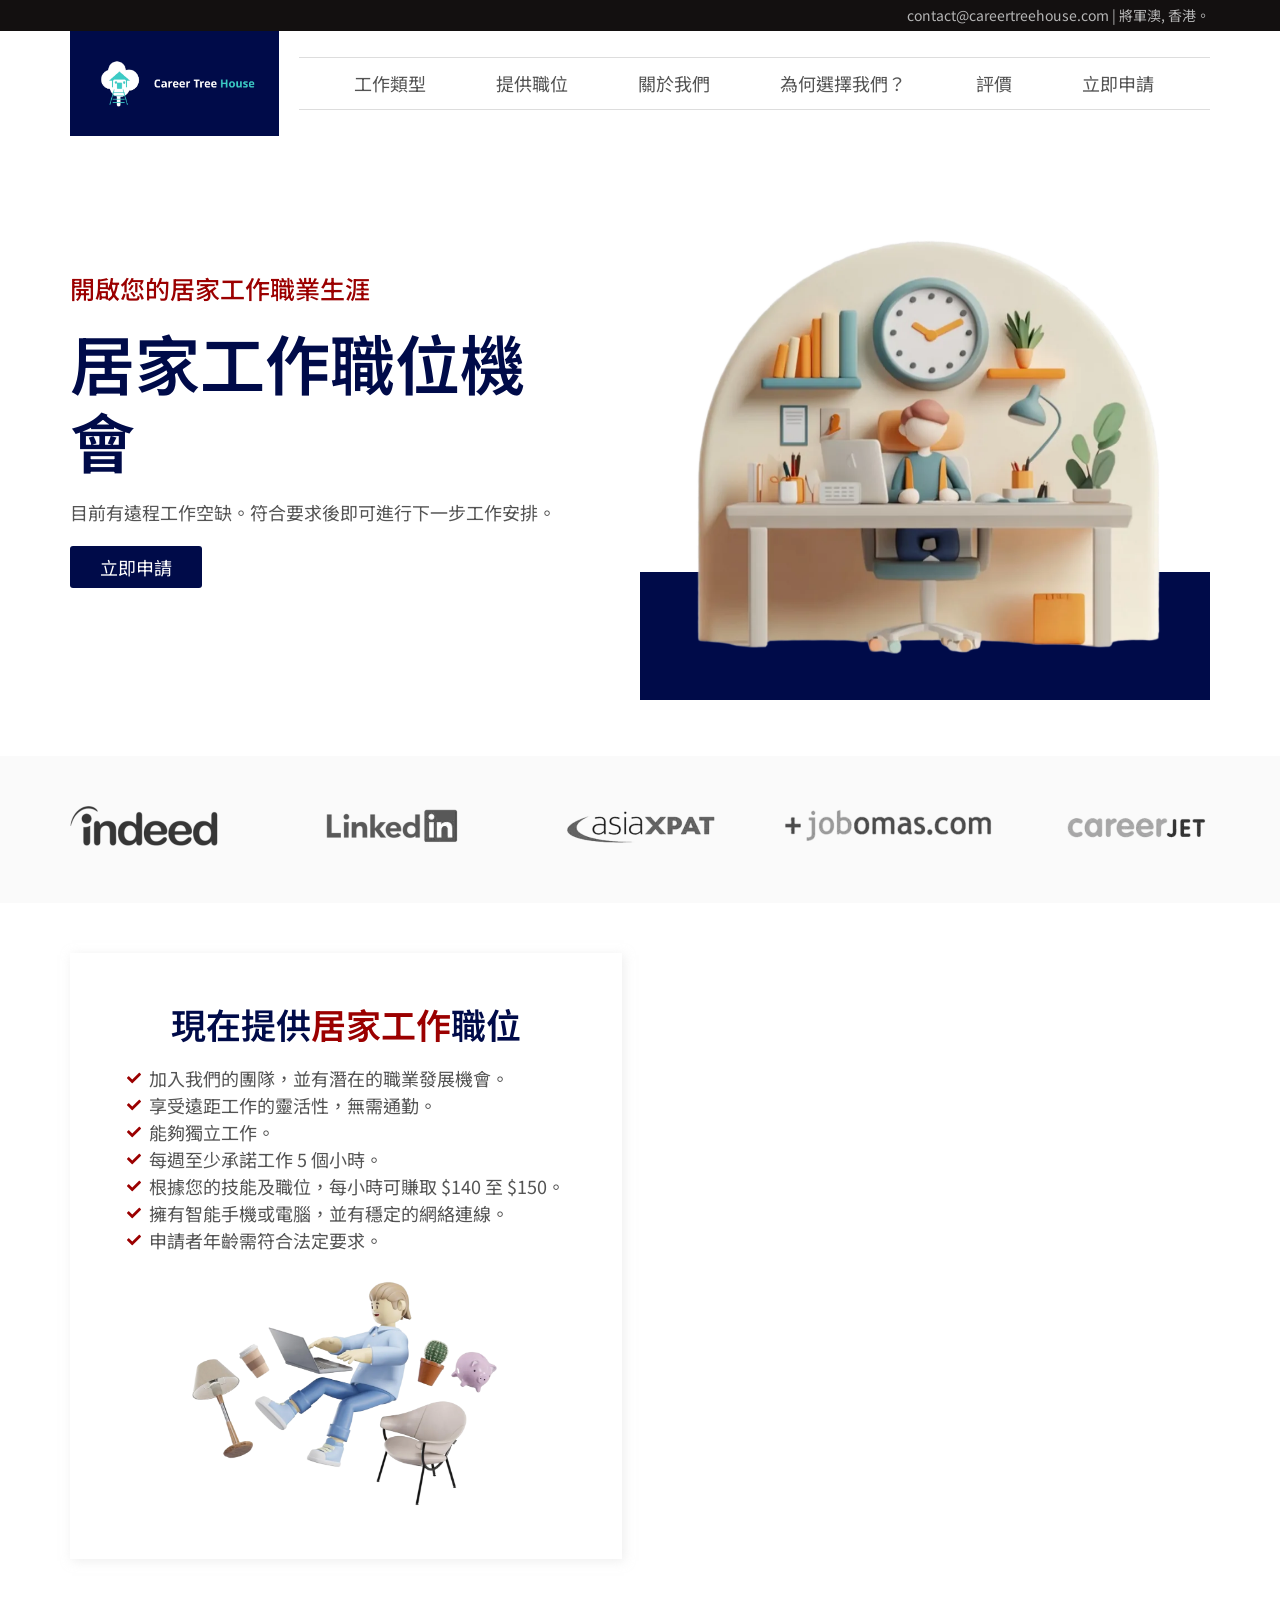
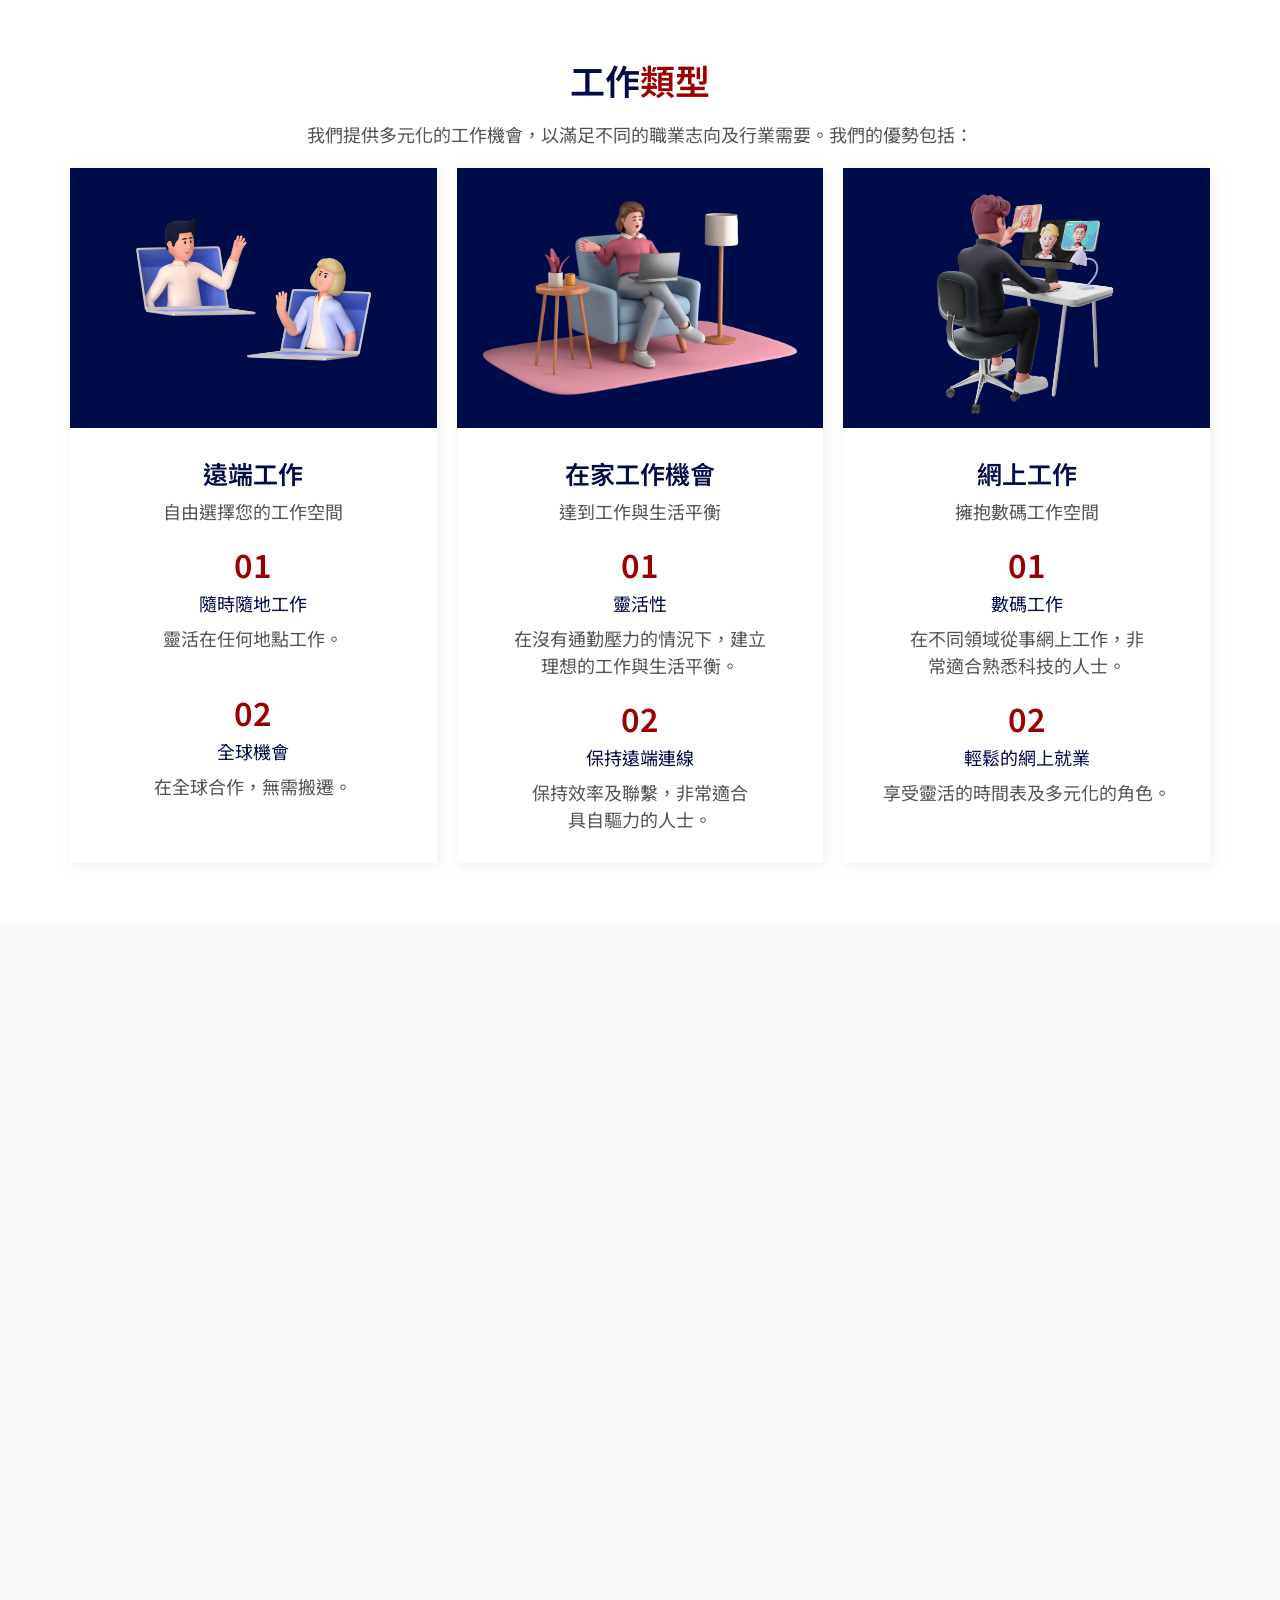
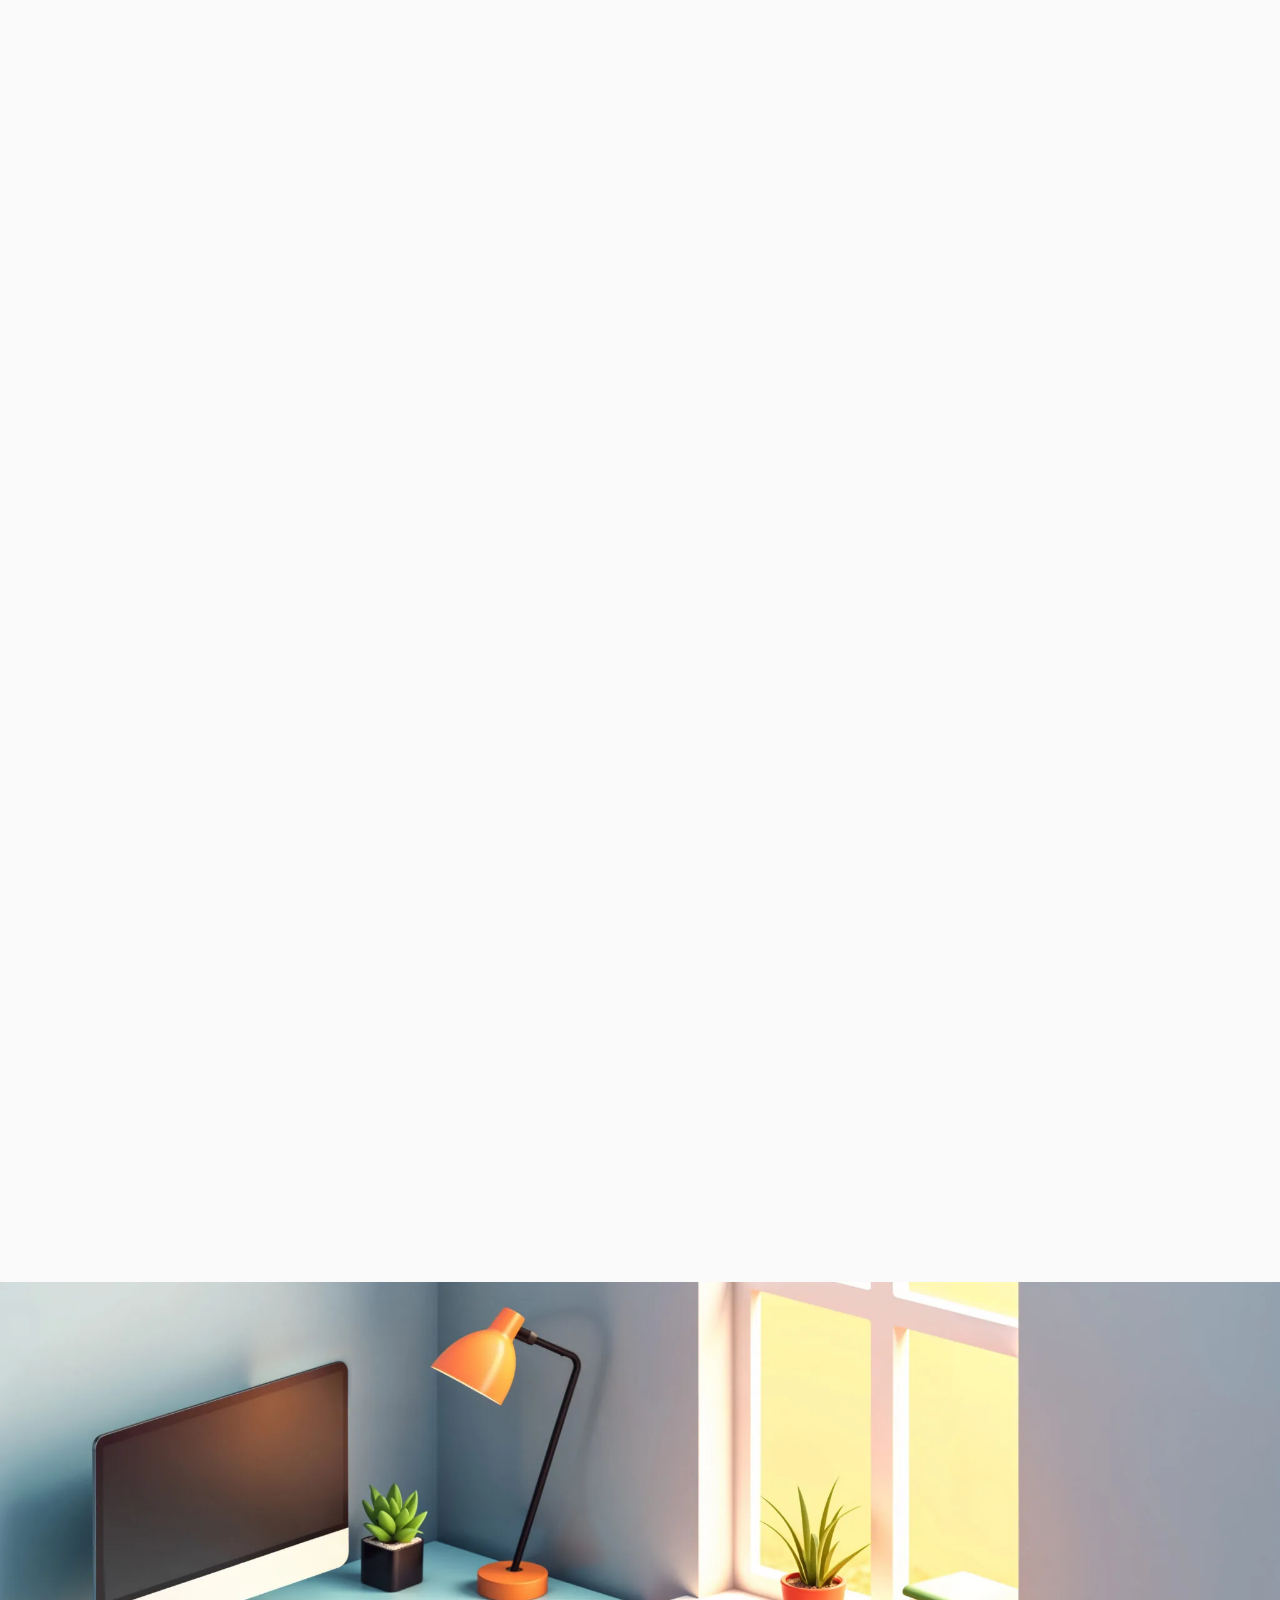
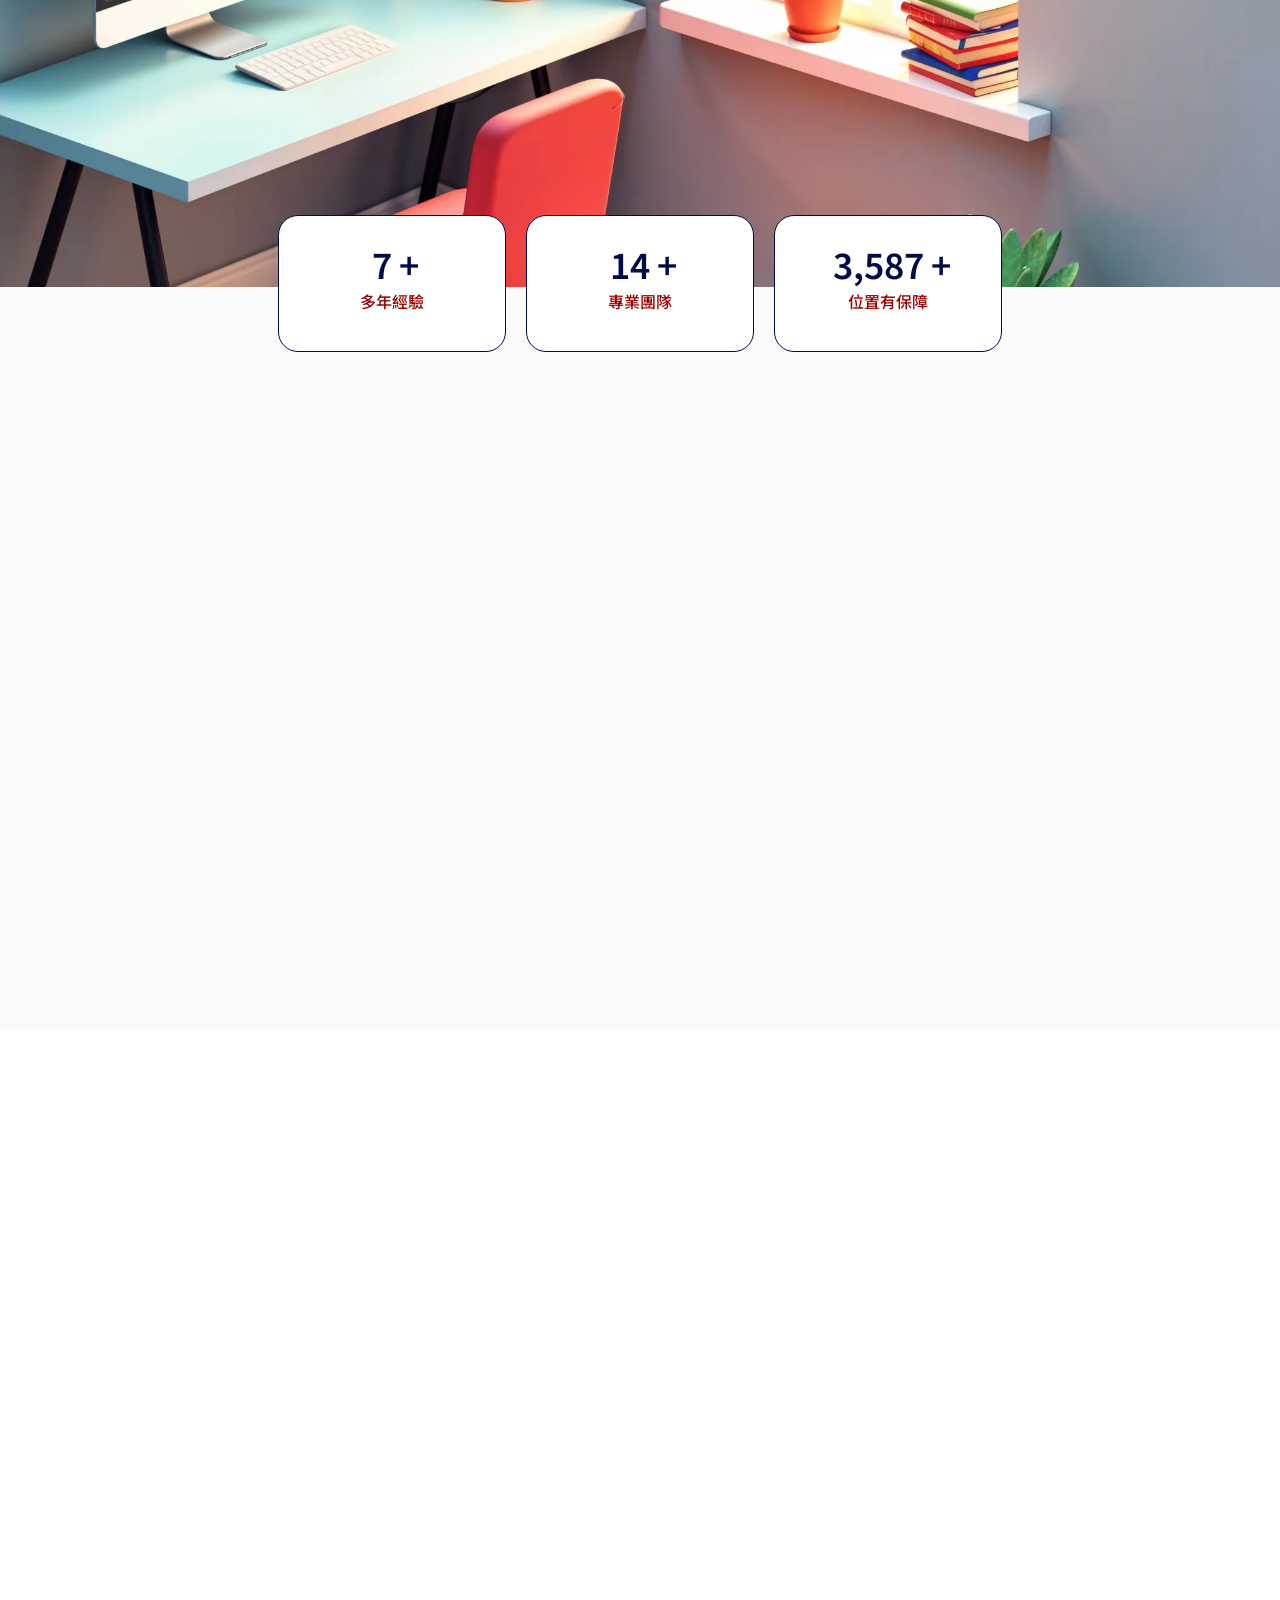
==== index.html @ 6f1431d7 "Convert site images to WebP for faster page loads Generate WebP versions of all referenced upload im" ====
<!DOCTYPE html>
<html lang="en-US">
<head><meta charset="UTF-8">
	<base href="/">
	
	<meta name="viewport" content="width=device-width, initial-scale=1">
	<link rel="profile" href="https://gmpg.org/xfn/11">
	<title>Career Tree House</title>
<meta name="robots" content="noindex, nofollow">
<!-- Google Tag Manager -->
<script>(function(w,d,s,l,i){w[l]=w[l]||[];w[l].push({'gtm.start':
new Date().getTime(),event:'gtm.js'});var f=d.getElementsByTagName(s)[0],
j=d.createElement(s),dl=l!='dataLayer'?'&l='+l:'';j.async=true;j.src=
'https://www.googletagmanager.com/gtm.js?id='+i+dl;f.parentNode.insertBefore(j,f);
})(window,document,'script','dataLayer','GTM-NN9ZSSX6');</script>
<!-- End Google Tag Manager -->
<style id="wp-img-auto-sizes-contain-inline-css">
img:is([sizes=auto i],[sizes^="auto," i]){contain-intrinsic-size:3000px 1500px}
/*# sourceURL=wp-img-auto-sizes-contain-inline-css */
</style>

<style id="global-styles-inline-css">
:root{--wp--preset--aspect-ratio--square: 1;--wp--preset--aspect-ratio--4-3: 4/3;--wp--preset--aspect-ratio--3-4: 3/4;--wp--preset--aspect-ratio--3-2: 3/2;--wp--preset--aspect-ratio--2-3: 2/3;--wp--preset--aspect-ratio--16-9: 16/9;--wp--preset--aspect-ratio--9-16: 9/16;--wp--preset--color--black: #000000;--wp--preset--color--cyan-bluish-gray: #abb8c3;--wp--preset--color--white: #ffffff;--wp--preset--color--pale-pink: #f78da7;--wp--preset--color--vivid-red: #cf2e2e;--wp--preset--color--luminous-vivid-orange: #ff6900;--wp--preset--color--luminous-vivid-amber: #fcb900;--wp--preset--color--light-green-cyan: #7bdcb5;--wp--preset--color--vivid-green-cyan: #00d084;--wp--preset--color--pale-cyan-blue: #8ed1fc;--wp--preset--color--vivid-cyan-blue: #0693e3;--wp--preset--color--vivid-purple: #9b51e0;--wp--preset--gradient--vivid-cyan-blue-to-vivid-purple: linear-gradient(135deg,rgb(6,147,227) 0%,rgb(155,81,224) 100%);--wp--preset--gradient--light-green-cyan-to-vivid-green-cyan: linear-gradient(135deg,rgb(122,220,180) 0%,rgb(0,208,130) 100%);--wp--preset--gradient--luminous-vivid-amber-to-luminous-vivid-orange: linear-gradient(135deg,rgb(252,185,0) 0%,rgb(255,105,0) 100%);--wp--preset--gradient--luminous-vivid-orange-to-vivid-red: linear-gradient(135deg,rgb(255,105,0) 0%,rgb(207,46,46) 100%);--wp--preset--gradient--very-light-gray-to-cyan-bluish-gray: linear-gradient(135deg,rgb(238,238,238) 0%,rgb(169,184,195) 100%);--wp--preset--gradient--cool-to-warm-spectrum: linear-gradient(135deg,rgb(74,234,220) 0%,rgb(151,120,209) 20%,rgb(207,42,186) 40%,rgb(238,44,130) 60%,rgb(251,105,98) 80%,rgb(254,248,76) 100%);--wp--preset--gradient--blush-light-purple: linear-gradient(135deg,rgb(255,206,236) 0%,rgb(152,150,240) 100%);--wp--preset--gradient--blush-bordeaux: linear-gradient(135deg,rgb(254,205,165) 0%,rgb(254,45,45) 50%,rgb(107,0,62) 100%);--wp--preset--gradient--luminous-dusk: linear-gradient(135deg,rgb(255,203,112) 0%,rgb(199,81,192) 50%,rgb(65,88,208) 100%);--wp--preset--gradient--pale-ocean: linear-gradient(135deg,rgb(255,245,203) 0%,rgb(182,227,212) 50%,rgb(51,167,181) 100%);--wp--preset--gradient--electric-grass: linear-gradient(135deg,rgb(202,248,128) 0%,rgb(113,206,126) 100%);--wp--preset--gradient--midnight: linear-gradient(135deg,rgb(2,3,129) 0%,rgb(40,116,252) 100%);--wp--preset--font-size--small: 13px;--wp--preset--font-size--medium: 20px;--wp--preset--font-size--large: 36px;--wp--preset--font-size--x-large: 42px;--wp--preset--spacing--20: 0.44rem;--wp--preset--spacing--30: 0.67rem;--wp--preset--spacing--40: 1rem;--wp--preset--spacing--50: 1.5rem;--wp--preset--spacing--60: 2.25rem;--wp--preset--spacing--70: 3.38rem;--wp--preset--spacing--80: 5.06rem;--wp--preset--shadow--natural: 6px 6px 9px rgba(0, 0, 0, 0.2);--wp--preset--shadow--deep: 12px 12px 50px rgba(0, 0, 0, 0.4);--wp--preset--shadow--sharp: 6px 6px 0px rgba(0, 0, 0, 0.2);--wp--preset--shadow--outlined: 6px 6px 0px -3px rgb(255, 255, 255), 6px 6px rgb(0, 0, 0);--wp--preset--shadow--crisp: 6px 6px 0px rgb(0, 0, 0);}:root { --wp--style--global--content-size: 800px;--wp--style--global--wide-size: 1200px; }:where(body) { margin: 0; }.wp-site-blocks > .alignleft { float: left; margin-right: 2em; }.wp-site-blocks > .alignright { float: right; margin-left: 2em; }.wp-site-blocks > .aligncenter { justify-content: center; margin-left: auto; margin-right: auto; }:where(.wp-site-blocks) > * { margin-block-start: 24px; margin-block-end: 0; }:where(.wp-site-blocks) > :first-child { margin-block-start: 0; }:where(.wp-site-blocks) > :last-child { margin-block-end: 0; }:root { --wp--style--block-gap: 24px; }:root :where(.is-layout-flow) > :first-child{margin-block-start: 0;}:root :where(.is-layout-flow) > :last-child{margin-block-end: 0;}:root :where(.is-layout-flow) > *{margin-block-start: 24px;margin-block-end: 0;}:root :where(.is-layout-constrained) > :first-child{margin-block-start: 0;}:root :where(.is-layout-constrained) > :last-child{margin-block-end: 0;}:root :where(.is-layout-constrained) > *{margin-block-start: 24px;margin-block-end: 0;}:root :where(.is-layout-flex){gap: 24px;}:root :where(.is-layout-grid){gap: 24px;}.is-layout-flow > .alignleft{float: left;margin-inline-start: 0;margin-inline-end: 2em;}.is-layout-flow > .alignright{float: right;margin-inline-start: 2em;margin-inline-end: 0;}.is-layout-flow > .aligncenter{margin-left: auto !important;margin-right: auto !important;}.is-layout-constrained > .alignleft{float: left;margin-inline-start: 0;margin-inline-end: 2em;}.is-layout-constrained > .alignright{float: right;margin-inline-start: 2em;margin-inline-end: 0;}.is-layout-constrained > .aligncenter{margin-left: auto !important;margin-right: auto !important;}.is-layout-constrained > :where(:not(.alignleft):not(.alignright):not(.alignfull)){max-width: var(--wp--style--global--content-size);margin-left: auto !important;margin-right: auto !important;}.is-layout-constrained > .alignwide{max-width: var(--wp--style--global--wide-size);}body .is-layout-flex{display: flex;}.is-layout-flex{flex-wrap: wrap;align-items: center;}.is-layout-flex > :is(*, div){margin: 0;}body .is-layout-grid{display: grid;}.is-layout-grid > :is(*, div){margin: 0;}body{padding-top: 0px;padding-right: 0px;padding-bottom: 0px;padding-left: 0px;}:root :where(.wp-element-button, .wp-block-button__link){background-color: #32373c;border-width: 0;color: #fff;font-family: inherit;font-size: inherit;font-style: inherit;font-weight: inherit;letter-spacing: inherit;line-height: inherit;padding-top: calc(0.667em + 2px);padding-right: calc(1.333em + 2px);padding-bottom: calc(0.667em + 2px);padding-left: calc(1.333em + 2px);text-decoration: none;text-transform: inherit;}.has-black-color{color: var(--wp--preset--color--black) !important;}.has-cyan-bluish-gray-color{color: var(--wp--preset--color--cyan-bluish-gray) !important;}.has-white-color{color: var(--wp--preset--color--white) !important;}.has-pale-pink-color{color: var(--wp--preset--color--pale-pink) !important;}.has-vivid-red-color{color: var(--wp--preset--color--vivid-red) !important;}.has-luminous-vivid-orange-color{color: var(--wp--preset--color--luminous-vivid-orange) !important;}.has-luminous-vivid-amber-color{color: var(--wp--preset--color--luminous-vivid-amber) !important;}.has-light-green-cyan-color{color: var(--wp--preset--color--light-green-cyan) !important;}.has-vivid-green-cyan-color{color: var(--wp--preset--color--vivid-green-cyan) !important;}.has-pale-cyan-blue-color{color: var(--wp--preset--color--pale-cyan-blue) !important;}.has-vivid-cyan-blue-color{color: var(--wp--preset--color--vivid-cyan-blue) !important;}.has-vivid-purple-color{color: var(--wp--preset--color--vivid-purple) !important;}.has-black-background-color{background-color: var(--wp--preset--color--black) !important;}.has-cyan-bluish-gray-background-color{background-color: var(--wp--preset--color--cyan-bluish-gray) !important;}.has-white-background-color{background-color: var(--wp--preset--color--white) !important;}.has-pale-pink-background-color{background-color: var(--wp--preset--color--pale-pink) !important;}.has-vivid-red-background-color{background-color: var(--wp--preset--color--vivid-red) !important;}.has-luminous-vivid-orange-background-color{background-color: var(--wp--preset--color--luminous-vivid-orange) !important;}.has-luminous-vivid-amber-background-color{background-color: var(--wp--preset--color--luminous-vivid-amber) !important;}.has-light-green-cyan-background-color{background-color: var(--wp--preset--color--light-green-cyan) !important;}.has-vivid-green-cyan-background-color{background-color: var(--wp--preset--color--vivid-green-cyan) !important;}.has-pale-cyan-blue-background-color{background-color: var(--wp--preset--color--pale-cyan-blue) !important;}.has-vivid-cyan-blue-background-color{background-color: var(--wp--preset--color--vivid-cyan-blue) !important;}.has-vivid-purple-background-color{background-color: var(--wp--preset--color--vivid-purple) !important;}.has-black-border-color{border-color: var(--wp--preset--color--black) !important;}.has-cyan-bluish-gray-border-color{border-color: var(--wp--preset--color--cyan-bluish-gray) !important;}.has-white-border-color{border-color: var(--wp--preset--color--white) !important;}.has-pale-pink-border-color{border-color: var(--wp--preset--color--pale-pink) !important;}.has-vivid-red-border-color{border-color: var(--wp--preset--color--vivid-red) !important;}.has-luminous-vivid-orange-border-color{border-color: var(--wp--preset--color--luminous-vivid-orange) !important;}.has-luminous-vivid-amber-border-color{border-color: var(--wp--preset--color--luminous-vivid-amber) !important;}.has-light-green-cyan-border-color{border-color: var(--wp--preset--color--light-green-cyan) !important;}.has-vivid-green-cyan-border-color{border-color: var(--wp--preset--color--vivid-green-cyan) !important;}.has-pale-cyan-blue-border-color{border-color: var(--wp--preset--color--pale-cyan-blue) !important;}.has-vivid-cyan-blue-border-color{border-color: var(--wp--preset--color--vivid-cyan-blue) !important;}.has-vivid-purple-border-color{border-color: var(--wp--preset--color--vivid-purple) !important;}.has-vivid-cyan-blue-to-vivid-purple-gradient-background{background: var(--wp--preset--gradient--vivid-cyan-blue-to-vivid-purple) !important;}.has-light-green-cyan-to-vivid-green-cyan-gradient-background{background: var(--wp--preset--gradient--light-green-cyan-to-vivid-green-cyan) !important;}.has-luminous-vivid-amber-to-luminous-vivid-orange-gradient-background{background: var(--wp--preset--gradient--luminous-vivid-amber-to-luminous-vivid-orange) !important;}.has-luminous-vivid-orange-to-vivid-red-gradient-background{background: var(--wp--preset--gradient--luminous-vivid-orange-to-vivid-red) !important;}.has-very-light-gray-to-cyan-bluish-gray-gradient-background{background: var(--wp--preset--gradient--very-light-gray-to-cyan-bluish-gray) !important;}.has-cool-to-warm-spectrum-gradient-background{background: var(--wp--preset--gradient--cool-to-warm-spectrum) !important;}.has-blush-light-purple-gradient-background{background: var(--wp--preset--gradient--blush-light-purple) !important;}.has-blush-bordeaux-gradient-background{background: var(--wp--preset--gradient--blush-bordeaux) !important;}.has-luminous-dusk-gradient-background{background: var(--wp--preset--gradient--luminous-dusk) !important;}.has-pale-ocean-gradient-background{background: var(--wp--preset--gradient--pale-ocean) !important;}.has-electric-grass-gradient-background{background: var(--wp--preset--gradient--electric-grass) !important;}.has-midnight-gradient-background{background: var(--wp--preset--gradient--midnight) !important;}.has-small-font-size{font-size: var(--wp--preset--font-size--small) !important;}.has-medium-font-size{font-size: var(--wp--preset--font-size--medium) !important;}.has-large-font-size{font-size: var(--wp--preset--font-size--large) !important;}.has-x-large-font-size{font-size: var(--wp--preset--font-size--x-large) !important;}
/*# sourceURL=global-styles-inline-css */
</style>

<link rel="stylesheet" id="hello-elementor-css" href="wp-content/themes/hello-elementor/style.min.css?ver=3.3.0" media="all">
<link rel="stylesheet" id="hello-elementor-theme-style-css" href="wp-content/themes/hello-elementor/theme.min.css?ver=3.3.0" media="all">
<link rel="stylesheet" id="hello-elementor-header-footer-css" href="wp-content/themes/hello-elementor/header-footer.min.css?ver=3.3.0" media="all">
<link rel="stylesheet" id="elementor-frontend-css" href="wp-content/uploads/elementor/css/custom-frontend.min.css?ver=1780018535" media="all">
<style id="elementor-frontend-inline-css">
.elementor-kit-6{--e-global-color-primary:#000B49;--e-global-color-secondary:#9B0000;--e-global-color-text:#545454;--e-global-color-accent:#222222;--e-global-color-0125f1f:#FFFFFF;--e-global-color-a110c43:#B5B5B5;--e-global-color-45048c1:#FAFAFA;--e-global-color-76020b7:#DDDDDD;--e-global-typography-primary-font-family:"Noto Sans TC";--e-global-typography-primary-font-size:65px;--e-global-typography-primary-font-weight:600;--e-global-typography-primary-line-height:1.2em;--e-global-typography-secondary-font-family:"Noto Sans TC";--e-global-typography-secondary-font-size:35px;--e-global-typography-secondary-font-weight:600;--e-global-typography-text-font-family:"Noto Sans TC";--e-global-typography-text-font-size:18px;--e-global-typography-text-font-weight:400;--e-global-typography-accent-font-family:"Noto Sans TC";--e-global-typography-accent-font-size:14px;--e-global-typography-accent-font-weight:400;--e-global-typography-017ef82-font-family:"Noto Sans TC";--e-global-typography-017ef82-font-size:25px;--e-global-typography-017ef82-font-weight:600;--e-global-typography-72a0066-font-family:"Noto Sans TC";--e-global-typography-72a0066-font-size:18px;--e-global-typography-72a0066-font-weight:400;--e-global-typography-13edc79-font-family:"Noto Sans TC";--e-global-typography-13edc79-font-size:25px;--e-global-typography-13edc79-font-weight:400;}.elementor-kit-6 e-page-transition{background-color:#FFBC7D;}.elementor-section.elementor-section-boxed > .elementor-container{max-width:1140px;}.e-con{--container-max-width:1140px;}.elementor-widget:not(:last-child){margin-block-end:20px;}.elementor-element{--widgets-spacing:20px 20px;--widgets-spacing-row:20px;--widgets-spacing-column:20px;}{}h1.entry-title{display:var(--page-title-display);}.site-header .site-branding{flex-direction:column;align-items:stretch;}.site-header{padding-inline-end:0px;padding-inline-start:0px;}.site-footer .site-branding{flex-direction:column;align-items:stretch;}@media(max-width:1100px){.elementor-kit-6{--e-global-typography-primary-font-size:60px;--e-global-typography-secondary-font-size:35px;--e-global-typography-text-font-size:18px;--e-global-typography-accent-font-size:14px;--e-global-typography-017ef82-font-size:25px;--e-global-typography-72a0066-font-size:18px;--e-global-typography-13edc79-font-size:25px;}}@media(max-width:980px){.elementor-kit-6{--e-global-typography-primary-font-size:58px;--e-global-typography-secondary-font-size:32px;--e-global-typography-text-font-size:15px;--e-global-typography-accent-font-size:13px;--e-global-typography-017ef82-font-size:21px;--e-global-typography-72a0066-font-size:16px;--e-global-typography-13edc79-font-size:21px;}.elementor-section.elementor-section-boxed > .elementor-container{max-width:1024px;}.e-con{--container-max-width:1024px;}}@media(max-width:767px){.elementor-kit-6{--e-global-typography-primary-font-size:54px;--e-global-typography-secondary-font-size:30px;--e-global-typography-text-font-size:16px;--e-global-typography-accent-font-size:12px;--e-global-typography-017ef82-font-size:18px;--e-global-typography-72a0066-font-size:14px;--e-global-typography-13edc79-font-size:18px;}}@media(max-width:479px){.elementor-kit-6{--e-global-typography-primary-font-size:50px;--e-global-typography-secondary-font-size:26px;--e-global-typography-text-font-size:14px;--e-global-typography-accent-font-size:12px;--e-global-typography-017ef82-font-size:18px;--e-global-typography-72a0066-font-size:14px;--e-global-typography-13edc79-font-size:18px;}.elementor-section.elementor-section-boxed > .elementor-container{max-width:767px;}.e-con{--container-max-width:767px;}}
.elementor-25 .elementor-element.elementor-element-df34f8f{--display:flex;--flex-direction:row;--container-widget-width:initial;--container-widget-height:100%;--container-widget-flex-grow:1;--container-widget-align-self:stretch;--flex-wrap-mobile:wrap;--gap:0px 0px;--row-gap:0px;--column-gap:0px;--padding-top:20px;--padding-bottom:50px;--padding-left:20px;--padding-right:20px;}.elementor-25 .elementor-element.elementor-element-ea3485e{--display:flex;--min-height:550px;--justify-content:center;--padding-top:0px;--padding-bottom:0px;--padding-left:0px;--padding-right:0px;}.elementor-widget-heading .elementor-heading-title{font-family:var( --e-global-typography-primary-font-family ), Sans-serif;font-size:var( --e-global-typography-primary-font-size );font-weight:var( --e-global-typography-primary-font-weight );line-height:var( --e-global-typography-primary-line-height );color:var( --e-global-color-primary );}.elementor-25 .elementor-element.elementor-element-c3cb119 .elementor-heading-title{font-family:"Noto Sans TC", Sans-serif;font-size:25px;font-weight:500;color:var( --e-global-color-secondary );}.elementor-25 .elementor-element.elementor-element-24b8a26{width:var( --container-widget-width, 458px );max-width:458px;--container-widget-width:458px;--container-widget-flex-grow:0;}.elementor-25 .elementor-element.elementor-element-24b8a26 .elementor-heading-title{font-family:var( --e-global-typography-primary-font-family ), Sans-serif;font-size:var( --e-global-typography-primary-font-size );font-weight:var( --e-global-typography-primary-font-weight );line-height:var( --e-global-typography-primary-line-height );color:var( --e-global-color-primary );}.elementor-widget-text-editor{color:var( --e-global-color-text );font-family:var( --e-global-typography-text-font-family ), Sans-serif;font-size:var( --e-global-typography-text-font-size );font-weight:var( --e-global-typography-text-font-weight );}.elementor-widget-text-editor.elementor-drop-cap-view-stacked .elementor-drop-cap{background-color:var( --e-global-color-primary );}.elementor-widget-text-editor.elementor-drop-cap-view-framed .elementor-drop-cap, .elementor-widget-text-editor.elementor-drop-cap-view-default .elementor-drop-cap{color:var( --e-global-color-primary );border-color:var( --e-global-color-primary );}.elementor-25 .elementor-element.elementor-element-ce02a39{font-family:var( --e-global-typography-72a0066-font-family ), Sans-serif;font-size:var( --e-global-typography-72a0066-font-size );font-weight:var( --e-global-typography-72a0066-font-weight );}.elementor-25 .elementor-element.elementor-element-ce02a39 p{margin-bottom:0px;}.elementor-widget-button .elementor-button{background-color:var( --e-global-color-accent );font-family:var( --e-global-typography-accent-font-family ), Sans-serif;font-size:var( --e-global-typography-accent-font-size );font-weight:var( --e-global-typography-accent-font-weight );}.elementor-25 .elementor-element.elementor-element-397d33c .elementor-button{background-color:var( --e-global-color-primary );font-family:var( --e-global-typography-text-font-family ), Sans-serif;font-size:var( --e-global-typography-text-font-size );font-weight:var( --e-global-typography-text-font-weight );fill:var( --e-global-color-0125f1f );color:var( --e-global-color-0125f1f );padding:12px 30px 12px 30px;}.elementor-25 .elementor-element.elementor-element-397d33c .elementor-button:hover, .elementor-25 .elementor-element.elementor-element-397d33c .elementor-button:focus{background-color:var( --e-global-color-secondary );color:var( --e-global-color-0125f1f );}.elementor-25 .elementor-element.elementor-element-397d33c .elementor-button:hover svg, .elementor-25 .elementor-element.elementor-element-397d33c .elementor-button:focus svg{fill:var( --e-global-color-0125f1f );}.elementor-25 .elementor-element.elementor-element-40a863c{--display:flex;--justify-content:center;--padding-top:0px;--padding-bottom:0px;--padding-left:0px;--padding-right:0px;}.elementor-widget-image .widget-image-caption{color:var( --e-global-color-text );font-family:var( --e-global-typography-text-font-family ), Sans-serif;font-size:var( --e-global-typography-text-font-size );font-weight:var( --e-global-typography-text-font-weight );}.elementor-25 .elementor-element.elementor-element-afdc167 > .elementor-widget-container{margin:0px 0px -180px 0px;}.elementor-25 .elementor-element.elementor-element-afdc167{z-index:2;}.elementor-25 .elementor-element.elementor-element-a23bbf7{--display:flex;--padding-top:0px;--padding-bottom:0px;--padding-left:0px;--padding-right:0px;}.elementor-25 .elementor-element.elementor-element-a23bbf7:not(.elementor-motion-effects-element-type-background), .elementor-25 .elementor-element.elementor-element-a23bbf7 > .elementor-motion-effects-container > .elementor-motion-effects-layer{background-color:var( --e-global-color-primary );}.elementor-25 .elementor-element.elementor-element-03b3f29{--spacer-size:128px;}.elementor-25 .elementor-element.elementor-element-8307663{--display:flex;--flex-direction:row;--container-widget-width:initial;--container-widget-height:100%;--container-widget-flex-grow:1;--container-widget-align-self:stretch;--flex-wrap-mobile:wrap;--gap:0px 0px;--row-gap:0px;--column-gap:0px;--padding-top:0px;--padding-bottom:0px;--padding-left:20px;--padding-right:20px;}.elementor-25 .elementor-element.elementor-element-8307663:not(.elementor-motion-effects-element-type-background), .elementor-25 .elementor-element.elementor-element-8307663 > .elementor-motion-effects-container > .elementor-motion-effects-layer{background-color:var( --e-global-color-45048c1 );}.elementor-25 .elementor-element.elementor-element-ae57ffb{--e-image-carousel-slides-to-show:5;}.elementor-25 .elementor-element.elementor-element-ae57ffb > .elementor-widget-container{margin:-40px 0px -40px 0px;}.elementor-25 .elementor-element.elementor-element-ae57ffb .swiper-wrapper{display:flex;align-items:center;}.elementor-25 .elementor-element.elementor-element-eb7f73c{--e-image-carousel-slides-to-show:5;}.elementor-25 .elementor-element.elementor-element-eb7f73c > .elementor-widget-container{margin:-40px 0px -40px 0px;}.elementor-25 .elementor-element.elementor-element-eb7f73c .swiper-wrapper{display:flex;align-items:center;}.elementor-25 .elementor-element.elementor-element-31a4812{--display:flex;--flex-direction:row;--container-widget-width:initial;--container-widget-height:100%;--container-widget-flex-grow:1;--container-widget-align-self:stretch;--flex-wrap-mobile:wrap;--gap:40px 40px;--row-gap:40px;--column-gap:40px;--padding-top:50px;--padding-bottom:50px;--padding-left:20px;--padding-right:20px;}.elementor-25 .elementor-element.elementor-element-73900f9{--display:flex;--justify-content:center;--align-items:center;--container-widget-width:calc( ( 1 - var( --container-widget-flex-grow ) ) * 100% );box-shadow:2px 2px 10px 0px rgba(221, 221, 221, 0.5);--padding-top:50px;--padding-bottom:50px;--padding-left:50px;--padding-right:50px;}.elementor-25 .elementor-element.elementor-element-73900f9:not(.elementor-motion-effects-element-type-background), .elementor-25 .elementor-element.elementor-element-73900f9 > .elementor-motion-effects-container > .elementor-motion-effects-layer{background-color:var( --e-global-color-0125f1f );}.elementor-25 .elementor-element.elementor-element-b4a4fe3 .elementor-heading-title{font-family:var( --e-global-typography-secondary-font-family ), Sans-serif;font-size:var( --e-global-typography-secondary-font-size );font-weight:var( --e-global-typography-secondary-font-weight );color:var( --e-global-color-primary );}.elementor-widget-icon-list .elementor-icon-list-item:not(:last-child):after{border-color:var( --e-global-color-text );}.elementor-widget-icon-list .elementor-icon-list-icon i{color:var( --e-global-color-primary );}.elementor-widget-icon-list .elementor-icon-list-icon svg{fill:var( --e-global-color-primary );}.elementor-widget-icon-list .elementor-icon-list-item > .elementor-icon-list-text, .elementor-widget-icon-list .elementor-icon-list-item > a{font-family:var( --e-global-typography-text-font-family ), Sans-serif;font-size:var( --e-global-typography-text-font-size );font-weight:var( --e-global-typography-text-font-weight );}.elementor-widget-icon-list .elementor-icon-list-text{color:var( --e-global-color-secondary );}.elementor-25 .elementor-element.elementor-element-8073b10 .elementor-icon-list-icon i{color:var( --e-global-color-secondary );transition:color 0.3s;}.elementor-25 .elementor-element.elementor-element-8073b10 .elementor-icon-list-icon svg{fill:var( --e-global-color-secondary );transition:fill 0.3s;}.elementor-25 .elementor-element.elementor-element-8073b10{--e-icon-list-icon-size:14px;--icon-vertical-offset:0px;}.elementor-25 .elementor-element.elementor-element-8073b10 .elementor-icon-list-text{color:var( --e-global-color-text );transition:color 0.3s;}.elementor-25 .elementor-element.elementor-element-71918b7 > .elementor-widget-container{margin:0px -40px 0px -50px;}.elementor-25 .elementor-element.elementor-element-71918b7{text-align:center;}.elementor-25 .elementor-element.elementor-element-71918b7 img{width:60%;}.elementor-25 .elementor-element.elementor-element-116a8c1{--display:flex;--justify-content:center;--padding-top:0px;--padding-bottom:0px;--padding-left:0px;--padding-right:0px;}.elementor-widget-form .elementor-field-group > label, .elementor-widget-form .elementor-field-subgroup label{color:var( --e-global-color-text );}.elementor-widget-form .elementor-field-group > label{font-family:var( --e-global-typography-text-font-family ), Sans-serif;font-size:var( --e-global-typography-text-font-size );font-weight:var( --e-global-typography-text-font-weight );}.elementor-widget-form .elementor-field-type-html{color:var( --e-global-color-text );font-family:var( --e-global-typography-text-font-family ), Sans-serif;font-size:var( --e-global-typography-text-font-size );font-weight:var( --e-global-typography-text-font-weight );}.elementor-widget-form .elementor-field-group .elementor-field{color:var( --e-global-color-text );}.elementor-widget-form .elementor-field-group .elementor-field, .elementor-widget-form .elementor-field-subgroup label{font-family:var( --e-global-typography-text-font-family ), Sans-serif;font-size:var( --e-global-typography-text-font-size );font-weight:var( --e-global-typography-text-font-weight );}.elementor-widget-form .elementor-button{font-family:var( --e-global-typography-accent-font-family ), Sans-serif;font-size:var( --e-global-typography-accent-font-size );font-weight:var( --e-global-typography-accent-font-weight );}.elementor-widget-form .e-form__buttons__wrapper__button-next{background-color:var( --e-global-color-accent );}.elementor-widget-form .elementor-button[type="submit"]{background-color:var( --e-global-color-accent );}.elementor-widget-form .e-form__buttons__wrapper__button-previous{background-color:var( --e-global-color-accent );}.elementor-widget-form .elementor-message{font-family:var( --e-global-typography-text-font-family ), Sans-serif;font-size:var( --e-global-typography-text-font-size );font-weight:var( --e-global-typography-text-font-weight );}.elementor-widget-form .e-form__indicators__indicator, .elementor-widget-form .e-form__indicators__indicator__label{font-family:var( --e-global-typography-accent-font-family ), Sans-serif;font-size:var( --e-global-typography-accent-font-size );font-weight:var( --e-global-typography-accent-font-weight );}.elementor-widget-form{--e-form-steps-indicator-inactive-primary-color:var( --e-global-color-text );--e-form-steps-indicator-active-primary-color:var( --e-global-color-accent );--e-form-steps-indicator-completed-primary-color:var( --e-global-color-accent );--e-form-steps-indicator-progress-color:var( --e-global-color-accent );--e-form-steps-indicator-progress-background-color:var( --e-global-color-text );--e-form-steps-indicator-progress-meter-color:var( --e-global-color-text );}.elementor-widget-form .e-form__indicators__indicator__progress__meter{font-family:var( --e-global-typography-accent-font-family ), Sans-serif;font-size:var( --e-global-typography-accent-font-size );font-weight:var( --e-global-typography-accent-font-weight );}.elementor-25 .elementor-element.elementor-element-9ee676b .elementor-field-group{padding-right:calc( 10px/2 );padding-left:calc( 10px/2 );margin-bottom:40px;}.elementor-25 .elementor-element.elementor-element-9ee676b .elementor-form-fields-wrapper{margin-left:calc( -10px/2 );margin-right:calc( -10px/2 );margin-bottom:-40px;}.elementor-25 .elementor-element.elementor-element-9ee676b .elementor-field-group.recaptcha_v3-bottomleft, .elementor-25 .elementor-element.elementor-element-9ee676b .elementor-field-group.recaptcha_v3-bottomright{margin-bottom:0;}body.rtl .elementor-25 .elementor-element.elementor-element-9ee676b .elementor-labels-inline .elementor-field-group > label{padding-left:10px;}body:not(.rtl) .elementor-25 .elementor-element.elementor-element-9ee676b .elementor-labels-inline .elementor-field-group > label{padding-right:10px;}body .elementor-25 .elementor-element.elementor-element-9ee676b .elementor-labels-above .elementor-field-group > label{padding-bottom:10px;}.elementor-25 .elementor-element.elementor-element-9ee676b .elementor-field-group:not(.elementor-field-type-upload) .elementor-field:not(.elementor-select-wrapper){background-color:#ffffff;}.elementor-25 .elementor-element.elementor-element-9ee676b .elementor-field-group .elementor-select-wrapper select{background-color:#ffffff;}.elementor-25 .elementor-element.elementor-element-9ee676b .elementor-button{font-family:var( --e-global-typography-text-font-family ), Sans-serif;font-size:var( --e-global-typography-text-font-size );font-weight:var( --e-global-typography-text-font-weight );}.elementor-25 .elementor-element.elementor-element-9ee676b .e-form__buttons__wrapper__button-next{background-color:var( --e-global-color-primary );color:#ffffff;}.elementor-25 .elementor-element.elementor-element-9ee676b .elementor-button[type="submit"]{background-color:var( --e-global-color-primary );color:#ffffff;}.elementor-25 .elementor-element.elementor-element-9ee676b .elementor-button[type="submit"] svg *{fill:#ffffff;}.elementor-25 .elementor-element.elementor-element-9ee676b .e-form__buttons__wrapper__button-previous{color:#ffffff;}.elementor-25 .elementor-element.elementor-element-9ee676b .e-form__buttons__wrapper__button-next:hover{color:#ffffff;}.elementor-25 .elementor-element.elementor-element-9ee676b .elementor-button[type="submit"]:hover{color:#ffffff;}.elementor-25 .elementor-element.elementor-element-9ee676b .elementor-button[type="submit"]:hover svg *{fill:#ffffff;}.elementor-25 .elementor-element.elementor-element-9ee676b .e-form__buttons__wrapper__button-previous:hover{color:#ffffff;}.elementor-25 .elementor-element.elementor-element-9ee676b{--e-form-steps-indicators-spacing:20px;--e-form-steps-indicator-padding:30px;--e-form-steps-indicator-inactive-secondary-color:#ffffff;--e-form-steps-indicator-active-secondary-color:#ffffff;--e-form-steps-indicator-completed-secondary-color:#ffffff;--e-form-steps-divider-width:1px;--e-form-steps-divider-gap:10px;}.elementor-25 .elementor-element.elementor-element-8415b09{--display:flex;--flex-direction:row;--container-widget-width:initial;--container-widget-height:100%;--container-widget-flex-grow:1;--container-widget-align-self:stretch;--flex-wrap-mobile:wrap;--justify-content:flex-end;--gap:0px 0px;--row-gap:0px;--column-gap:0px;--padding-top:50px;--padding-bottom:140px;--padding-left:20px;--padding-right:20px;}.elementor-25 .elementor-element.elementor-element-8415b09:not(.elementor-motion-effects-element-type-background), .elementor-25 .elementor-element.elementor-element-8415b09 > .elementor-motion-effects-container > .elementor-motion-effects-layer{background-image:url("wp-content/uploads/2025/03/3d-interior-design-isometric-room-scaled.webp");background-position:100% 31%;background-repeat:no-repeat;background-size:125% auto;}.elementor-25 .elementor-element.elementor-element-df88107{--display:flex;--align-items:center;--container-widget-width:calc( ( 1 - var( --container-widget-flex-grow ) ) * 100% );--padding-top:50px;--padding-bottom:50px;--padding-left:50px;--padding-right:50px;}.elementor-25 .elementor-element.elementor-element-df88107:not(.elementor-motion-effects-element-type-background), .elementor-25 .elementor-element.elementor-element-df88107 > .elementor-motion-effects-container > .elementor-motion-effects-layer{background-color:#FFFFFFD1;}.elementor-25 .elementor-element.elementor-element-f6aba5d .elementor-heading-title{font-family:var( --e-global-typography-secondary-font-family ), Sans-serif;font-size:var( --e-global-typography-secondary-font-size );font-weight:var( --e-global-typography-secondary-font-weight );}.elementor-25 .elementor-element.elementor-element-f7f732f{text-align:center;}.elementor-25 .elementor-element.elementor-element-f7f732f p{margin-bottom:0px;}.elementor-25 .elementor-element.elementor-element-6a9d8b2 .elementor-icon-list-icon i{color:var( --e-global-color-secondary );transition:color 0.3s;}.elementor-25 .elementor-element.elementor-element-6a9d8b2 .elementor-icon-list-icon svg{fill:var( --e-global-color-secondary );transition:fill 0.3s;}.elementor-25 .elementor-element.elementor-element-6a9d8b2{--e-icon-list-icon-size:14px;--icon-vertical-offset:0px;}.elementor-25 .elementor-element.elementor-element-6a9d8b2 .elementor-icon-list-text{color:var( --e-global-color-text );transition:color 0.3s;}.elementor-25 .elementor-element.elementor-element-079c9dc .elementor-button{background-color:var( --e-global-color-primary );font-family:var( --e-global-typography-text-font-family ), Sans-serif;font-size:var( --e-global-typography-text-font-size );font-weight:var( --e-global-typography-text-font-weight );fill:var( --e-global-color-0125f1f );color:var( --e-global-color-0125f1f );padding:12px 30px 12px 30px;}.elementor-25 .elementor-element.elementor-element-079c9dc .elementor-button:hover, .elementor-25 .elementor-element.elementor-element-079c9dc .elementor-button:focus{background-color:var( --e-global-color-secondary );color:var( --e-global-color-0125f1f );}.elementor-25 .elementor-element.elementor-element-079c9dc .elementor-button:hover svg, .elementor-25 .elementor-element.elementor-element-079c9dc .elementor-button:focus svg{fill:var( --e-global-color-0125f1f );}.elementor-25 .elementor-element.elementor-element-0ee733e{--display:flex;--flex-direction:row;--container-widget-width:initial;--container-widget-height:100%;--container-widget-flex-grow:1;--container-widget-align-self:stretch;--flex-wrap-mobile:wrap;--justify-content:center;--margin-top:-90px;--margin-bottom:25px;--margin-left:0px;--margin-right:0px;--padding-top:0px;--padding-bottom:0px;--padding-left:20px;--padding-right:20px;--z-index:2;}.elementor-25 .elementor-element.elementor-element-c86cb2e{--display:flex;--justify-content:center;border-style:solid;--border-style:solid;border-width:1px 1px 1px 1px;--border-top-width:1px;--border-right-width:1px;--border-bottom-width:1px;--border-left-width:1px;border-color:var( --e-global-color-primary );--border-color:var( --e-global-color-primary );--border-radius:20px 20px 20px 20px;--padding-top:30px;--padding-bottom:30px;--padding-left:30px;--padding-right:30px;}.elementor-25 .elementor-element.elementor-element-c86cb2e:not(.elementor-motion-effects-element-type-background), .elementor-25 .elementor-element.elementor-element-c86cb2e > .elementor-motion-effects-container > .elementor-motion-effects-layer{background-color:var( --e-global-color-0125f1f );}.elementor-widget-counter .elementor-counter-number-wrapper{color:var( --e-global-color-primary );font-family:var( --e-global-typography-primary-font-family ), Sans-serif;font-size:var( --e-global-typography-primary-font-size );font-weight:var( --e-global-typography-primary-font-weight );line-height:var( --e-global-typography-primary-line-height );}.elementor-widget-counter .elementor-counter-title{color:var( --e-global-color-secondary );font-family:var( --e-global-typography-secondary-font-family ), Sans-serif;font-size:var( --e-global-typography-secondary-font-size );font-weight:var( --e-global-typography-secondary-font-weight );}.elementor-25 .elementor-element.elementor-element-dc87471 .elementor-counter-number-wrapper{gap:7px;font-family:var( --e-global-typography-secondary-font-family ), Sans-serif;font-size:var( --e-global-typography-secondary-font-size );font-weight:var( --e-global-typography-secondary-font-weight );}.elementor-25 .elementor-element.elementor-element-dc87471 .elementor-counter-title{font-family:"Noto Sans TC", Sans-serif;font-size:16px;font-weight:500;}.elementor-25 .elementor-element.elementor-element-b226125{--display:flex;--justify-content:center;border-style:solid;--border-style:solid;border-width:1px 1px 1px 1px;--border-top-width:1px;--border-right-width:1px;--border-bottom-width:1px;--border-left-width:1px;border-color:var( --e-global-color-primary );--border-color:var( --e-global-color-primary );--border-radius:20px 20px 20px 20px;--padding-top:30px;--padding-bottom:30px;--padding-left:30px;--padding-right:30px;}.elementor-25 .elementor-element.elementor-element-b226125:not(.elementor-motion-effects-element-type-background), .elementor-25 .elementor-element.elementor-element-b226125 > .elementor-motion-effects-container > .elementor-motion-effects-layer{background-color:var( --e-global-color-0125f1f );}.elementor-25 .elementor-element.elementor-element-1478e52 .elementor-counter-number-wrapper{gap:7px;font-family:var( --e-global-typography-secondary-font-family ), Sans-serif;font-size:var( --e-global-typography-secondary-font-size );font-weight:var( --e-global-typography-secondary-font-weight );}.elementor-25 .elementor-element.elementor-element-1478e52 .elementor-counter-title{font-family:"Noto Sans TC", Sans-serif;font-size:16px;font-weight:500;}.elementor-25 .elementor-element.elementor-element-5e26d9b{--display:flex;--justify-content:center;border-style:solid;--border-style:solid;border-width:1px 1px 1px 1px;--border-top-width:1px;--border-right-width:1px;--border-bottom-width:1px;--border-left-width:1px;border-color:var( --e-global-color-primary );--border-color:var( --e-global-color-primary );--border-radius:20px 20px 20px 20px;--padding-top:30px;--padding-bottom:30px;--padding-left:30px;--padding-right:30px;}.elementor-25 .elementor-element.elementor-element-5e26d9b:not(.elementor-motion-effects-element-type-background), .elementor-25 .elementor-element.elementor-element-5e26d9b > .elementor-motion-effects-container > .elementor-motion-effects-layer{background-color:var( --e-global-color-0125f1f );}.elementor-25 .elementor-element.elementor-element-7536af3 .elementor-counter-number-wrapper{gap:7px;font-family:var( --e-global-typography-secondary-font-family ), Sans-serif;font-size:var( --e-global-typography-secondary-font-size );font-weight:var( --e-global-typography-secondary-font-weight );}.elementor-25 .elementor-element.elementor-element-7536af3 .elementor-counter-title{font-family:"Noto Sans TC", Sans-serif;font-size:16px;font-weight:500;}.elementor-25 .elementor-element.elementor-element-ee27498{--display:flex;--margin-top:-90px;--margin-bottom:0px;--margin-left:0px;--margin-right:0px;--padding-top:115px;--padding-bottom:60px;--padding-left:20px;--padding-right:20px;--z-index:1;}.elementor-25 .elementor-element.elementor-element-ee27498:not(.elementor-motion-effects-element-type-background), .elementor-25 .elementor-element.elementor-element-ee27498 > .elementor-motion-effects-container > .elementor-motion-effects-layer{background-color:var( --e-global-color-45048c1 );}.elementor-25 .elementor-element.elementor-element-951396a{--display:flex;--flex-direction:row;--container-widget-width:initial;--container-widget-height:100%;--container-widget-flex-grow:1;--container-widget-align-self:stretch;--flex-wrap-mobile:wrap;--padding-top:0px;--padding-bottom:0px;--padding-left:0px;--padding-right:0px;}.elementor-25 .elementor-element.elementor-element-d2e81f7{--display:flex;--justify-content:center;--gap:20px 20px;--row-gap:20px;--column-gap:20px;--padding-top:0px;--padding-bottom:0px;--padding-left:0px;--padding-right:0px;}.elementor-25 .elementor-element.elementor-element-1f8ba72{text-align:left;}.elementor-25 .elementor-element.elementor-element-1f8ba72 .elementor-heading-title{font-family:var( --e-global-typography-secondary-font-family ), Sans-serif;font-size:var( --e-global-typography-secondary-font-size );font-weight:var( --e-global-typography-secondary-font-weight );}.elementor-25 .elementor-element.elementor-element-8f0fd04{text-align:left;}.elementor-25 .elementor-element.elementor-element-8f0fd04 p{margin-bottom:0px;}.elementor-25 .elementor-element.elementor-element-03df1fa .elementor-button{background-color:var( --e-global-color-primary );font-family:var( --e-global-typography-text-font-family ), Sans-serif;font-size:var( --e-global-typography-text-font-size );font-weight:var( --e-global-typography-text-font-weight );fill:var( --e-global-color-0125f1f );color:var( --e-global-color-0125f1f );padding:12px 30px 12px 30px;}.elementor-25 .elementor-element.elementor-element-03df1fa .elementor-button:hover, .elementor-25 .elementor-element.elementor-element-03df1fa .elementor-button:focus{background-color:var( --e-global-color-secondary );color:var( --e-global-color-0125f1f );}.elementor-25 .elementor-element.elementor-element-03df1fa .elementor-button:hover svg, .elementor-25 .elementor-element.elementor-element-03df1fa .elementor-button:focus svg{fill:var( --e-global-color-0125f1f );}.elementor-25 .elementor-element.elementor-element-15e431e{--display:flex;--justify-content:center;--gap:10px 10px;--row-gap:10px;--column-gap:10px;border-style:solid;--border-style:solid;border-width:1px 1px 1px 1px;--border-top-width:1px;--border-right-width:1px;--border-bottom-width:1px;--border-left-width:1px;border-color:var( --e-global-color-76020b7 );--border-color:var( --e-global-color-76020b7 );--padding-top:50px;--padding-bottom:50px;--padding-left:50px;--padding-right:50px;}.elementor-25 .elementor-element.elementor-element-15e431e:not(.elementor-motion-effects-element-type-background), .elementor-25 .elementor-element.elementor-element-15e431e > .elementor-motion-effects-container > .elementor-motion-effects-layer{background-color:var( --e-global-color-0125f1f );}.elementor-widget-icon.elementor-view-stacked .elementor-icon{background-color:var( --e-global-color-primary );}.elementor-widget-icon.elementor-view-framed .elementor-icon, .elementor-widget-icon.elementor-view-default .elementor-icon{color:var( --e-global-color-primary );border-color:var( --e-global-color-primary );}.elementor-widget-icon.elementor-view-framed .elementor-icon, .elementor-widget-icon.elementor-view-default .elementor-icon svg{fill:var( --e-global-color-primary );}.elementor-25 .elementor-element.elementor-element-e034832 .elementor-icon-wrapper{text-align:center;}.elementor-25 .elementor-element.elementor-element-e034832.elementor-view-stacked .elementor-icon{background-color:var( --e-global-color-primary );}.elementor-25 .elementor-element.elementor-element-e034832.elementor-view-framed .elementor-icon, .elementor-25 .elementor-element.elementor-element-e034832.elementor-view-default .elementor-icon{color:var( --e-global-color-primary );border-color:var( --e-global-color-primary );}.elementor-25 .elementor-element.elementor-element-e034832.elementor-view-framed .elementor-icon, .elementor-25 .elementor-element.elementor-element-e034832.elementor-view-default .elementor-icon svg{fill:var( --e-global-color-primary );}.elementor-25 .elementor-element.elementor-element-e034832 .elementor-icon{font-size:75px;}.elementor-25 .elementor-element.elementor-element-e034832 .elementor-icon svg{height:75px;}.elementor-25 .elementor-element.elementor-element-e51ef94{text-align:center;}.elementor-25 .elementor-element.elementor-element-e51ef94 .elementor-heading-title{font-family:var( --e-global-typography-017ef82-font-family ), Sans-serif;font-size:var( --e-global-typography-017ef82-font-size );font-weight:var( --e-global-typography-017ef82-font-weight );color:var( --e-global-color-primary );}.elementor-25 .elementor-element.elementor-element-42a41a2{text-align:center;color:var( --e-global-color-text );}.elementor-25 .elementor-element.elementor-element-42a41a2 p{margin-bottom:0px;}.elementor-25 .elementor-element.elementor-element-c4f863d{--display:flex;--flex-direction:row;--container-widget-width:initial;--container-widget-height:100%;--container-widget-flex-grow:1;--container-widget-align-self:stretch;--flex-wrap-mobile:wrap;--padding-top:0px;--padding-bottom:0px;--padding-left:0px;--padding-right:0px;}.elementor-25 .elementor-element.elementor-element-d8e5818{--display:flex;--justify-content:center;--gap:10px 10px;--row-gap:10px;--column-gap:10px;border-style:solid;--border-style:solid;border-width:1px 1px 1px 1px;--border-top-width:1px;--border-right-width:1px;--border-bottom-width:1px;--border-left-width:1px;border-color:var( --e-global-color-76020b7 );--border-color:var( --e-global-color-76020b7 );--padding-top:50px;--padding-bottom:50px;--padding-left:50px;--padding-right:50px;}.elementor-25 .elementor-element.elementor-element-d8e5818:not(.elementor-motion-effects-element-type-background), .elementor-25 .elementor-element.elementor-element-d8e5818 > .elementor-motion-effects-container > .elementor-motion-effects-layer{background-color:var( --e-global-color-0125f1f );}.elementor-25 .elementor-element.elementor-element-d68eac0 .elementor-icon-wrapper{text-align:center;}.elementor-25 .elementor-element.elementor-element-d68eac0.elementor-view-stacked .elementor-icon{background-color:var( --e-global-color-primary );}.elementor-25 .elementor-element.elementor-element-d68eac0.elementor-view-framed .elementor-icon, .elementor-25 .elementor-element.elementor-element-d68eac0.elementor-view-default .elementor-icon{color:var( --e-global-color-primary );border-color:var( --e-global-color-primary );}.elementor-25 .elementor-element.elementor-element-d68eac0.elementor-view-framed .elementor-icon, .elementor-25 .elementor-element.elementor-element-d68eac0.elementor-view-default .elementor-icon svg{fill:var( --e-global-color-primary );}.elementor-25 .elementor-element.elementor-element-d68eac0 .elementor-icon{font-size:75px;}.elementor-25 .elementor-element.elementor-element-d68eac0 .elementor-icon svg{height:75px;}.elementor-25 .elementor-element.elementor-element-82f0cef{text-align:center;}.elementor-25 .elementor-element.elementor-element-82f0cef .elementor-heading-title{font-family:var( --e-global-typography-017ef82-font-family ), Sans-serif;font-size:var( --e-global-typography-017ef82-font-size );font-weight:var( --e-global-typography-017ef82-font-weight );color:var( --e-global-color-primary );}.elementor-25 .elementor-element.elementor-element-7dfab5a{text-align:center;color:var( --e-global-color-text );}.elementor-25 .elementor-element.elementor-element-7dfab5a p{margin-bottom:0px;}.elementor-25 .elementor-element.elementor-element-878f892{--display:flex;--justify-content:center;--gap:10px 10px;--row-gap:10px;--column-gap:10px;border-style:solid;--border-style:solid;border-width:1px 1px 1px 1px;--border-top-width:1px;--border-right-width:1px;--border-bottom-width:1px;--border-left-width:1px;border-color:var( --e-global-color-76020b7 );--border-color:var( --e-global-color-76020b7 );--padding-top:50px;--padding-bottom:50px;--padding-left:50px;--padding-right:50px;}.elementor-25 .elementor-element.elementor-element-878f892:not(.elementor-motion-effects-element-type-background), .elementor-25 .elementor-element.elementor-element-878f892 > .elementor-motion-effects-container > .elementor-motion-effects-layer{background-color:var( --e-global-color-0125f1f );}.elementor-25 .elementor-element.elementor-element-984c804 .elementor-icon-wrapper{text-align:center;}.elementor-25 .elementor-element.elementor-element-984c804.elementor-view-stacked .elementor-icon{background-color:var( --e-global-color-primary );}.elementor-25 .elementor-element.elementor-element-984c804.elementor-view-framed .elementor-icon, .elementor-25 .elementor-element.elementor-element-984c804.elementor-view-default .elementor-icon{color:var( --e-global-color-primary );border-color:var( --e-global-color-primary );}.elementor-25 .elementor-element.elementor-element-984c804.elementor-view-framed .elementor-icon, .elementor-25 .elementor-element.elementor-element-984c804.elementor-view-default .elementor-icon svg{fill:var( --e-global-color-primary );}.elementor-25 .elementor-element.elementor-element-984c804 .elementor-icon{font-size:75px;}.elementor-25 .elementor-element.elementor-element-984c804 .elementor-icon svg{height:75px;}.elementor-25 .elementor-element.elementor-element-b457891{text-align:center;}.elementor-25 .elementor-element.elementor-element-b457891 .elementor-heading-title{font-family:var( --e-global-typography-017ef82-font-family ), Sans-serif;font-size:var( --e-global-typography-017ef82-font-size );font-weight:var( --e-global-typography-017ef82-font-weight );color:var( --e-global-color-primary );}.elementor-25 .elementor-element.elementor-element-08ad0e7{text-align:center;color:var( --e-global-color-text );}.elementor-25 .elementor-element.elementor-element-08ad0e7 p{margin-bottom:0px;}.elementor-25 .elementor-element.elementor-element-bd2ce03{--display:flex;--padding-top:50px;--padding-bottom:60px;--padding-left:20px;--padding-right:20px;}.elementor-25 .elementor-element.elementor-element-80056aa{--display:flex;--padding-top:0px;--padding-bottom:0px;--padding-left:0px;--padding-right:0px;}.elementor-25 .elementor-element.elementor-element-f59c529{text-align:center;}.elementor-25 .elementor-element.elementor-element-f59c529 .elementor-heading-title{font-family:var( --e-global-typography-secondary-font-family ), Sans-serif;font-size:var( --e-global-typography-secondary-font-size );font-weight:var( --e-global-typography-secondary-font-weight );}.elementor-25 .elementor-element.elementor-element-b3e346e{text-align:center;}.elementor-25 .elementor-element.elementor-element-b3e346e p{margin-bottom:0px;}.elementor-25 .elementor-element.elementor-element-ab7226a{--display:flex;--flex-direction:row;--container-widget-width:initial;--container-widget-height:100%;--container-widget-flex-grow:1;--container-widget-align-self:stretch;--flex-wrap-mobile:wrap;--padding-top:0px;--padding-bottom:0px;--padding-left:0px;--padding-right:0px;}.elementor-25 .elementor-element.elementor-element-b44fce7{--display:flex;--flex-direction:column;--container-widget-width:100%;--container-widget-height:initial;--container-widget-flex-grow:0;--container-widget-align-self:initial;--flex-wrap-mobile:wrap;--gap:0px 0px;--row-gap:0px;--column-gap:0px;box-shadow:2px 2px 10px 0px rgba(221, 221, 221, 0.5);--padding-top:0px;--padding-bottom:0px;--padding-left:0px;--padding-right:0px;}.elementor-25 .elementor-element.elementor-element-cb05deb{--display:flex;--min-height:260px;--justify-content:center;--padding-top:0px;--padding-bottom:0px;--padding-left:0px;--padding-right:0px;}.elementor-25 .elementor-element.elementor-element-cb05deb:not(.elementor-motion-effects-element-type-background), .elementor-25 .elementor-element.elementor-element-cb05deb > .elementor-motion-effects-container > .elementor-motion-effects-layer{background-color:#000B49;}.elementor-25 .elementor-element.elementor-element-a930c70 img{width:70%;}.elementor-25 .elementor-element.elementor-element-f4764b1{--display:flex;--padding-top:30px;--padding-bottom:30px;--padding-left:30px;--padding-right:30px;}.elementor-25 .elementor-element.elementor-element-f4764b1:not(.elementor-motion-effects-element-type-background), .elementor-25 .elementor-element.elementor-element-f4764b1 > .elementor-motion-effects-container > .elementor-motion-effects-layer{background-color:var( --e-global-color-0125f1f );}.elementor-25 .elementor-element.elementor-element-9f36b00{--display:flex;--gap:10px 10px;--row-gap:10px;--column-gap:10px;--padding-top:0px;--padding-bottom:0px;--padding-left:0px;--padding-right:0px;}.elementor-25 .elementor-element.elementor-element-75adbf0{text-align:center;}.elementor-25 .elementor-element.elementor-element-75adbf0 .elementor-heading-title{font-family:var( --e-global-typography-017ef82-font-family ), Sans-serif;font-size:var( --e-global-typography-017ef82-font-size );font-weight:var( --e-global-typography-017ef82-font-weight );}.elementor-25 .elementor-element.elementor-element-5e2dd7b{text-align:center;}.elementor-25 .elementor-element.elementor-element-5e2dd7b p{margin-bottom:0px;}.elementor-25 .elementor-element.elementor-element-b7c1e5e{--display:flex;--min-height:128px;--gap:10px 10px;--row-gap:10px;--column-gap:10px;--padding-top:0px;--padding-bottom:0px;--padding-left:0px;--padding-right:0px;}.elementor-25 .elementor-element.elementor-element-bf2d298{text-align:center;}.elementor-25 .elementor-element.elementor-element-bf2d298 .elementor-heading-title{font-family:"Noto Sans TC", Sans-serif;font-size:32px;font-weight:600;color:var( --e-global-color-secondary );}.elementor-25 .elementor-element.elementor-element-0d258f2{text-align:center;}.elementor-25 .elementor-element.elementor-element-0d258f2 .elementor-heading-title{font-family:var( --e-global-typography-72a0066-font-family ), Sans-serif;font-size:var( --e-global-typography-72a0066-font-size );font-weight:var( --e-global-typography-72a0066-font-weight );}.elementor-25 .elementor-element.elementor-element-1dd0155{text-align:center;}.elementor-25 .elementor-element.elementor-element-1dd0155 p{margin-bottom:0px;}.elementor-25 .elementor-element.elementor-element-0558112{--display:flex;--gap:10px 10px;--row-gap:10px;--column-gap:10px;--padding-top:0px;--padding-bottom:0px;--padding-left:0px;--padding-right:0px;}.elementor-25 .elementor-element.elementor-element-0fb4b86{text-align:center;}.elementor-25 .elementor-element.elementor-element-0fb4b86 .elementor-heading-title{font-family:"Noto Sans TC", Sans-serif;font-size:32px;font-weight:600;color:var( --e-global-color-secondary );}.elementor-25 .elementor-element.elementor-element-9e33435{text-align:center;}.elementor-25 .elementor-element.elementor-element-9e33435 .elementor-heading-title{font-family:var( --e-global-typography-72a0066-font-family ), Sans-serif;font-size:var( --e-global-typography-72a0066-font-size );font-weight:var( --e-global-typography-72a0066-font-weight );}.elementor-25 .elementor-element.elementor-element-083cebe{text-align:center;}.elementor-25 .elementor-element.elementor-element-083cebe p{margin-bottom:0px;}.elementor-25 .elementor-element.elementor-element-121afe4{--display:flex;--flex-direction:column;--container-widget-width:100%;--container-widget-height:initial;--container-widget-flex-grow:0;--container-widget-align-self:initial;--flex-wrap-mobile:wrap;--gap:0px 0px;--row-gap:0px;--column-gap:0px;box-shadow:2px 2px 10px 0px rgba(221, 221, 221, 0.5);--padding-top:0px;--padding-bottom:0px;--padding-left:0px;--padding-right:0px;}.elementor-25 .elementor-element.elementor-element-bc116fb{--display:flex;--min-height:260px;--justify-content:center;--padding-top:0px;--padding-bottom:0px;--padding-left:0px;--padding-right:0px;}.elementor-25 .elementor-element.elementor-element-bc116fb:not(.elementor-motion-effects-element-type-background), .elementor-25 .elementor-element.elementor-element-bc116fb > .elementor-motion-effects-container > .elementor-motion-effects-layer{background-color:var( --e-global-color-primary );}.elementor-25 .elementor-element.elementor-element-e451d8f img{width:100%;}.elementor-25 .elementor-element.elementor-element-54776e2{--display:flex;--padding-top:30px;--padding-bottom:30px;--padding-left:30px;--padding-right:30px;}.elementor-25 .elementor-element.elementor-element-54776e2:not(.elementor-motion-effects-element-type-background), .elementor-25 .elementor-element.elementor-element-54776e2 > .elementor-motion-effects-container > .elementor-motion-effects-layer{background-color:var( --e-global-color-0125f1f );}.elementor-25 .elementor-element.elementor-element-2c1067b{--display:flex;--gap:10px 10px;--row-gap:10px;--column-gap:10px;--padding-top:0px;--padding-bottom:0px;--padding-left:0px;--padding-right:0px;}.elementor-25 .elementor-element.elementor-element-ec399d4{text-align:center;}.elementor-25 .elementor-element.elementor-element-ec399d4 .elementor-heading-title{font-family:var( --e-global-typography-017ef82-font-family ), Sans-serif;font-size:var( --e-global-typography-017ef82-font-size );font-weight:var( --e-global-typography-017ef82-font-weight );}.elementor-25 .elementor-element.elementor-element-394c0d0{text-align:center;}.elementor-25 .elementor-element.elementor-element-394c0d0 p{margin-bottom:0px;}.elementor-25 .elementor-element.elementor-element-aee61ab{--display:flex;--min-height:128px;--gap:10px 10px;--row-gap:10px;--column-gap:10px;--padding-top:0px;--padding-bottom:0px;--padding-left:0px;--padding-right:0px;}.elementor-25 .elementor-element.elementor-element-a2ed406{text-align:center;}.elementor-25 .elementor-element.elementor-element-a2ed406 .elementor-heading-title{font-family:"Noto Sans TC", Sans-serif;font-size:32px;font-weight:600;color:var( --e-global-color-secondary );}.elementor-25 .elementor-element.elementor-element-b5255e0{text-align:center;}.elementor-25 .elementor-element.elementor-element-b5255e0 .elementor-heading-title{font-family:var( --e-global-typography-72a0066-font-family ), Sans-serif;font-size:var( --e-global-typography-72a0066-font-size );font-weight:var( --e-global-typography-72a0066-font-weight );}.elementor-25 .elementor-element.elementor-element-5032608{width:var( --container-widget-width, 260px );max-width:260px;--container-widget-width:260px;--container-widget-flex-grow:0;text-align:center;}.elementor-25 .elementor-element.elementor-element-5032608.elementor-element{--align-self:center;}.elementor-25 .elementor-element.elementor-element-5032608 p{margin-bottom:0px;}.elementor-25 .elementor-element.elementor-element-2cb5c8e{--display:flex;--gap:10px 10px;--row-gap:10px;--column-gap:10px;--padding-top:0px;--padding-bottom:0px;--padding-left:0px;--padding-right:0px;}.elementor-25 .elementor-element.elementor-element-2367b76{text-align:center;}.elementor-25 .elementor-element.elementor-element-2367b76 .elementor-heading-title{font-family:"Noto Sans TC", Sans-serif;font-size:32px;font-weight:600;color:var( --e-global-color-secondary );}.elementor-25 .elementor-element.elementor-element-80b2d7c{text-align:center;}.elementor-25 .elementor-element.elementor-element-80b2d7c .elementor-heading-title{font-family:var( --e-global-typography-72a0066-font-family ), Sans-serif;font-size:var( --e-global-typography-72a0066-font-size );font-weight:var( --e-global-typography-72a0066-font-weight );}.elementor-25 .elementor-element.elementor-element-802e624{width:var( --container-widget-width, 226px );max-width:226px;--container-widget-width:226px;--container-widget-flex-grow:0;text-align:center;}.elementor-25 .elementor-element.elementor-element-802e624.elementor-element{--align-self:center;}.elementor-25 .elementor-element.elementor-element-802e624 p{margin-bottom:0px;}.elementor-25 .elementor-element.elementor-element-64ec243{--display:flex;--flex-direction:column;--container-widget-width:100%;--container-widget-height:initial;--container-widget-flex-grow:0;--container-widget-align-self:initial;--flex-wrap-mobile:wrap;--gap:0px 0px;--row-gap:0px;--column-gap:0px;box-shadow:2px 2px 10px 0px rgba(221, 221, 221, 0.5);--padding-top:0px;--padding-bottom:0px;--padding-left:0px;--padding-right:0px;}.elementor-25 .elementor-element.elementor-element-1b68f8b{--display:flex;--min-height:260px;--justify-content:center;--padding-top:0px;--padding-bottom:0px;--padding-left:0px;--padding-right:0px;}.elementor-25 .elementor-element.elementor-element-1b68f8b:not(.elementor-motion-effects-element-type-background), .elementor-25 .elementor-element.elementor-element-1b68f8b > .elementor-motion-effects-container > .elementor-motion-effects-layer{background-color:var( --e-global-color-primary );}.elementor-25 .elementor-element.elementor-element-7ff9a68 img{width:70%;}.elementor-25 .elementor-element.elementor-element-4454e6d{--display:flex;--padding-top:30px;--padding-bottom:30px;--padding-left:30px;--padding-right:30px;}.elementor-25 .elementor-element.elementor-element-4454e6d:not(.elementor-motion-effects-element-type-background), .elementor-25 .elementor-element.elementor-element-4454e6d > .elementor-motion-effects-container > .elementor-motion-effects-layer{background-color:var( --e-global-color-0125f1f );}.elementor-25 .elementor-element.elementor-element-3989d3d{--display:flex;--gap:10px 10px;--row-gap:10px;--column-gap:10px;--padding-top:0px;--padding-bottom:0px;--padding-left:0px;--padding-right:0px;}.elementor-25 .elementor-element.elementor-element-d8cde71{text-align:center;}.elementor-25 .elementor-element.elementor-element-d8cde71 .elementor-heading-title{font-family:var( --e-global-typography-017ef82-font-family ), Sans-serif;font-size:var( --e-global-typography-017ef82-font-size );font-weight:var( --e-global-typography-017ef82-font-weight );}.elementor-25 .elementor-element.elementor-element-416a09b{text-align:center;}.elementor-25 .elementor-element.elementor-element-416a09b p{margin-bottom:0px;}.elementor-25 .elementor-element.elementor-element-315306b{--display:flex;--min-height:128px;--gap:10px 10px;--row-gap:10px;--column-gap:10px;--padding-top:0px;--padding-bottom:0px;--padding-left:0px;--padding-right:0px;}.elementor-25 .elementor-element.elementor-element-60bb863{text-align:center;}.elementor-25 .elementor-element.elementor-element-60bb863 .elementor-heading-title{font-family:"Noto Sans TC", Sans-serif;font-size:32px;font-weight:600;color:var( --e-global-color-secondary );}.elementor-25 .elementor-element.elementor-element-a77b0ce{text-align:center;}.elementor-25 .elementor-element.elementor-element-a77b0ce .elementor-heading-title{font-family:var( --e-global-typography-72a0066-font-family ), Sans-serif;font-size:var( --e-global-typography-72a0066-font-size );font-weight:var( --e-global-typography-72a0066-font-weight );}.elementor-25 .elementor-element.elementor-element-aff2ced{width:var( --container-widget-width, 243px );max-width:243px;--container-widget-width:243px;--container-widget-flex-grow:0;text-align:center;}.elementor-25 .elementor-element.elementor-element-aff2ced.elementor-element{--align-self:center;}.elementor-25 .elementor-element.elementor-element-aff2ced p{margin-bottom:0px;}.elementor-25 .elementor-element.elementor-element-2e69300{--display:flex;--gap:10px 10px;--row-gap:10px;--column-gap:10px;--padding-top:0px;--padding-bottom:0px;--padding-left:0px;--padding-right:0px;}.elementor-25 .elementor-element.elementor-element-a45c0f6{text-align:center;}.elementor-25 .elementor-element.elementor-element-a45c0f6 .elementor-heading-title{font-family:"Noto Sans TC", Sans-serif;font-size:32px;font-weight:600;color:var( --e-global-color-secondary );}.elementor-25 .elementor-element.elementor-element-cc73e3a{text-align:center;}.elementor-25 .elementor-element.elementor-element-cc73e3a .elementor-heading-title{font-family:var( --e-global-typography-72a0066-font-family ), Sans-serif;font-size:var( --e-global-typography-72a0066-font-size );font-weight:var( --e-global-typography-72a0066-font-weight );}.elementor-25 .elementor-element.elementor-element-34af94b{text-align:center;}.elementor-25 .elementor-element.elementor-element-34af94b p{margin-bottom:0px;}.elementor-25 .elementor-element.elementor-element-7ec03f5{--display:flex;--padding-top:50px;--padding-bottom:60px;--padding-left:20px;--padding-right:20px;}.elementor-25 .elementor-element.elementor-element-7ec03f5:not(.elementor-motion-effects-element-type-background), .elementor-25 .elementor-element.elementor-element-7ec03f5 > .elementor-motion-effects-container > .elementor-motion-effects-layer{background-color:var( --e-global-color-45048c1 );}.elementor-25 .elementor-element.elementor-element-ce3ada9{--display:flex;--padding-top:0px;--padding-bottom:0px;--padding-left:0px;--padding-right:0px;}.elementor-25 .elementor-element.elementor-element-4ba0938{text-align:center;}.elementor-25 .elementor-element.elementor-element-4ba0938 .elementor-heading-title{font-family:var( --e-global-typography-secondary-font-family ), Sans-serif;font-size:var( --e-global-typography-secondary-font-size );font-weight:var( --e-global-typography-secondary-font-weight );color:var( --e-global-color-primary );}.elementor-25 .elementor-element.elementor-element-f3792ca{text-align:center;color:var( --e-global-color-text );}.elementor-25 .elementor-element.elementor-element-e9c8303{--display:flex;--padding-top:0px;--padding-bottom:0px;--padding-left:0px;--padding-right:0px;}.elementor-25 .elementor-element.elementor-element-c47031c{--display:flex;--flex-direction:row;--container-widget-width:initial;--container-widget-height:100%;--container-widget-flex-grow:1;--container-widget-align-self:stretch;--flex-wrap-mobile:wrap;box-shadow:2px 2px 10px 0px rgba(224.01748962402343, 224.01748962402343, 224.01748962402343, 0.5);--padding-top:30px;--padding-bottom:30px;--padding-left:30px;--padding-right:30px;}.elementor-25 .elementor-element.elementor-element-c47031c:not(.elementor-motion-effects-element-type-background), .elementor-25 .elementor-element.elementor-element-c47031c > .elementor-motion-effects-container > .elementor-motion-effects-layer{background-color:var( --e-global-color-0125f1f );}.elementor-25 .elementor-element.elementor-element-230bc6c{--display:flex;--padding-top:0px;--padding-bottom:0px;--padding-left:0px;--padding-right:0px;}.elementor-25 .elementor-element.elementor-element-b973905{text-align:left;}.elementor-25 .elementor-element.elementor-element-b973905 .elementor-heading-title{font-family:var( --e-global-typography-017ef82-font-family ), Sans-serif;font-size:var( --e-global-typography-017ef82-font-size );font-weight:var( --e-global-typography-017ef82-font-weight );color:var( --e-global-color-primary );}.elementor-25 .elementor-element.elementor-element-a2203f2{width:var( --container-widget-width, 282px );max-width:282px;--container-widget-width:282px;--container-widget-flex-grow:0;text-align:left;color:var( --e-global-color-text );}.elementor-25 .elementor-element.elementor-element-a2203f2 p{margin-bottom:0px;}.elementor-25 .elementor-element.elementor-element-f4016b6 .elementor-button{background-color:var( --e-global-color-primary );font-family:var( --e-global-typography-text-font-family ), Sans-serif;font-size:var( --e-global-typography-text-font-size );font-weight:var( --e-global-typography-text-font-weight );fill:var( --e-global-color-0125f1f );color:var( --e-global-color-0125f1f );padding:12px 30px 12px 30px;}.elementor-25 .elementor-element.elementor-element-f4016b6 .elementor-button:hover, .elementor-25 .elementor-element.elementor-element-f4016b6 .elementor-button:focus{background-color:var( --e-global-color-secondary );color:var( --e-global-color-0125f1f );}.elementor-25 .elementor-element.elementor-element-f4016b6{z-index:2;}.elementor-25 .elementor-element.elementor-element-f4016b6 .elementor-button:hover svg, .elementor-25 .elementor-element.elementor-element-f4016b6 .elementor-button:focus svg{fill:var( --e-global-color-0125f1f );}.elementor-25 .elementor-element.elementor-element-0f30b27 > .elementor-widget-container{margin:-120px -10px 0px 50px;}.elementor-25 .elementor-element.elementor-element-0f30b27{z-index:1;text-align:right;}.elementor-25 .elementor-element.elementor-element-0f30b27 img{width:44%;}.elementor-25 .elementor-element.elementor-element-43c28e5{--display:flex;--gap:5px 5px;--row-gap:5px;--column-gap:5px;--padding-top:48px;--padding-bottom:0px;--padding-left:90px;--padding-right:0px;}.elementor-25 .elementor-element.elementor-element-fc64a69{text-align:left;color:var( --e-global-color-primary );font-family:var( --e-global-typography-72a0066-font-family ), Sans-serif;font-size:var( --e-global-typography-72a0066-font-size );font-weight:var( --e-global-typography-72a0066-font-weight );}.elementor-25 .elementor-element.elementor-element-fc64a69 p{margin-bottom:0px;}.elementor-25 .elementor-element.elementor-element-241616d .elementor-icon-list-icon i{color:var( --e-global-color-secondary );transition:color 0.3s;}.elementor-25 .elementor-element.elementor-element-241616d .elementor-icon-list-icon svg{fill:var( --e-global-color-secondary );transition:fill 0.3s;}.elementor-25 .elementor-element.elementor-element-241616d{--e-icon-list-icon-size:14px;--icon-vertical-offset:0px;}.elementor-25 .elementor-element.elementor-element-241616d .elementor-icon-list-text{color:var( --e-global-color-text );transition:color 0.3s;}.elementor-25 .elementor-element.elementor-element-b2f3fe9{--display:flex;--gap:5px 5px;--row-gap:5px;--column-gap:5px;--padding-top:48px;--padding-bottom:0px;--padding-left:0px;--padding-right:0px;}.elementor-25 .elementor-element.elementor-element-2f75fde{text-align:left;color:var( --e-global-color-primary );font-family:var( --e-global-typography-72a0066-font-family ), Sans-serif;font-size:var( --e-global-typography-72a0066-font-size );font-weight:var( --e-global-typography-72a0066-font-weight );}.elementor-25 .elementor-element.elementor-element-2f75fde p{margin-bottom:0px;}.elementor-widget-icon-box.elementor-view-stacked .elementor-icon{background-color:var( --e-global-color-primary );}.elementor-widget-icon-box.elementor-view-framed .elementor-icon, .elementor-widget-icon-box.elementor-view-default .elementor-icon{fill:var( --e-global-color-primary );color:var( --e-global-color-primary );border-color:var( --e-global-color-primary );}.elementor-widget-icon-box .elementor-icon-box-title{color:var( --e-global-color-primary );}.elementor-widget-icon-box .elementor-icon-box-title, .elementor-widget-icon-box .elementor-icon-box-title a{font-family:var( --e-global-typography-primary-font-family ), Sans-serif;font-size:var( --e-global-typography-primary-font-size );font-weight:var( --e-global-typography-primary-font-weight );line-height:var( --e-global-typography-primary-line-height );}.elementor-widget-icon-box .elementor-icon-box-description{color:var( --e-global-color-text );font-family:var( --e-global-typography-text-font-family ), Sans-serif;font-size:var( --e-global-typography-text-font-size );font-weight:var( --e-global-typography-text-font-weight );}.elementor-25 .elementor-element.elementor-element-6c1627d > .elementor-widget-container{margin:-5px 0px 0px 0px;}.elementor-25 .elementor-element.elementor-element-6c1627d .elementor-icon-box-title{margin-bottom:5px;color:var( --e-global-color-primary );}.elementor-25 .elementor-element.elementor-element-6c1627d.elementor-view-stacked .elementor-icon{background-color:var( --e-global-color-secondary );}.elementor-25 .elementor-element.elementor-element-6c1627d.elementor-view-framed .elementor-icon, .elementor-25 .elementor-element.elementor-element-6c1627d.elementor-view-default .elementor-icon{fill:var( --e-global-color-secondary );color:var( --e-global-color-secondary );border-color:var( --e-global-color-secondary );}.elementor-25 .elementor-element.elementor-element-6c1627d .elementor-icon{font-size:15px;}.elementor-25 .elementor-element.elementor-element-6c1627d .elementor-icon-box-title, .elementor-25 .elementor-element.elementor-element-6c1627d .elementor-icon-box-title a{font-family:var( --e-global-typography-text-font-family ), Sans-serif;font-size:var( --e-global-typography-text-font-size );font-weight:var( --e-global-typography-text-font-weight );}.elementor-25 .elementor-element.elementor-element-6c1627d .elementor-icon-box-description{color:var( --e-global-color-text );}.elementor-25 .elementor-element.elementor-element-dd5b422 > .elementor-widget-container{margin:-5px 0px 0px 0px;}.elementor-25 .elementor-element.elementor-element-dd5b422 .elementor-icon-box-title{margin-bottom:5px;color:var( --e-global-color-primary );}.elementor-25 .elementor-element.elementor-element-dd5b422.elementor-view-stacked .elementor-icon{background-color:var( --e-global-color-secondary );}.elementor-25 .elementor-element.elementor-element-dd5b422.elementor-view-framed .elementor-icon, .elementor-25 .elementor-element.elementor-element-dd5b422.elementor-view-default .elementor-icon{fill:var( --e-global-color-secondary );color:var( --e-global-color-secondary );border-color:var( --e-global-color-secondary );}.elementor-25 .elementor-element.elementor-element-dd5b422 .elementor-icon{font-size:15px;}.elementor-25 .elementor-element.elementor-element-dd5b422 .elementor-icon-box-title, .elementor-25 .elementor-element.elementor-element-dd5b422 .elementor-icon-box-title a{font-family:var( --e-global-typography-text-font-family ), Sans-serif;font-size:var( --e-global-typography-text-font-size );font-weight:var( --e-global-typography-text-font-weight );}.elementor-25 .elementor-element.elementor-element-dd5b422 .elementor-icon-box-description{color:var( --e-global-color-text );}.elementor-25 .elementor-element.elementor-element-44f49e3{--display:flex;--flex-direction:row;--container-widget-width:initial;--container-widget-height:100%;--container-widget-flex-grow:1;--container-widget-align-self:stretch;--flex-wrap-mobile:wrap;box-shadow:2px 2px 10px 0px rgba(224.01748962402343, 224.01748962402343, 224.01748962402343, 0.5);--padding-top:30px;--padding-bottom:30px;--padding-left:30px;--padding-right:30px;}.elementor-25 .elementor-element.elementor-element-44f49e3:not(.elementor-motion-effects-element-type-background), .elementor-25 .elementor-element.elementor-element-44f49e3 > .elementor-motion-effects-container > .elementor-motion-effects-layer{background-color:var( --e-global-color-0125f1f );}.elementor-25 .elementor-element.elementor-element-01d0990{--display:flex;--padding-top:0px;--padding-bottom:0px;--padding-left:0px;--padding-right:0px;}.elementor-25 .elementor-element.elementor-element-47367dd{text-align:left;}.elementor-25 .elementor-element.elementor-element-47367dd .elementor-heading-title{font-family:var( --e-global-typography-017ef82-font-family ), Sans-serif;font-size:var( --e-global-typography-017ef82-font-size );font-weight:var( --e-global-typography-017ef82-font-weight );color:var( --e-global-color-primary );}.elementor-25 .elementor-element.elementor-element-0a9cac1{width:var( --container-widget-width, 265px );max-width:265px;--container-widget-width:265px;--container-widget-flex-grow:0;text-align:left;color:var( --e-global-color-text );}.elementor-25 .elementor-element.elementor-element-0a9cac1 p{margin-bottom:0px;}.elementor-25 .elementor-element.elementor-element-82bcad9 .elementor-button{background-color:var( --e-global-color-primary );font-family:var( --e-global-typography-text-font-family ), Sans-serif;font-size:var( --e-global-typography-text-font-size );font-weight:var( --e-global-typography-text-font-weight );fill:var( --e-global-color-0125f1f );color:var( --e-global-color-0125f1f );padding:12px 30px 12px 30px;}.elementor-25 .elementor-element.elementor-element-82bcad9 .elementor-button:hover, .elementor-25 .elementor-element.elementor-element-82bcad9 .elementor-button:focus{background-color:var( --e-global-color-secondary );color:var( --e-global-color-0125f1f );}.elementor-25 .elementor-element.elementor-element-82bcad9{z-index:2;}.elementor-25 .elementor-element.elementor-element-82bcad9 .elementor-button:hover svg, .elementor-25 .elementor-element.elementor-element-82bcad9 .elementor-button:focus svg{fill:var( --e-global-color-0125f1f );}.elementor-25 .elementor-element.elementor-element-877857c > .elementor-widget-container{margin:-125px -20px 0px 70px;}.elementor-25 .elementor-element.elementor-element-877857c{z-index:1;text-align:right;}.elementor-25 .elementor-element.elementor-element-877857c img{width:47%;}.elementor-25 .elementor-element.elementor-element-9799e14{--display:flex;--gap:5px 5px;--row-gap:5px;--column-gap:5px;--padding-top:48px;--padding-bottom:0px;--padding-left:90px;--padding-right:0px;}.elementor-25 .elementor-element.elementor-element-48ff6b8{text-align:left;color:var( --e-global-color-primary );font-family:var( --e-global-typography-72a0066-font-family ), Sans-serif;font-size:var( --e-global-typography-72a0066-font-size );font-weight:var( --e-global-typography-72a0066-font-weight );}.elementor-25 .elementor-element.elementor-element-48ff6b8 p{margin-bottom:0px;}.elementor-25 .elementor-element.elementor-element-fd10b33 > .elementor-widget-container{margin:0px 0px 20px 0px;}.elementor-25 .elementor-element.elementor-element-fd10b33 .elementor-icon-list-icon i{color:var( --e-global-color-secondary );transition:color 0.3s;}.elementor-25 .elementor-element.elementor-element-fd10b33 .elementor-icon-list-icon svg{fill:var( --e-global-color-secondary );transition:fill 0.3s;}.elementor-25 .elementor-element.elementor-element-fd10b33{--e-icon-list-icon-size:14px;--icon-vertical-offset:0px;}.elementor-25 .elementor-element.elementor-element-fd10b33 .elementor-icon-list-text{color:var( --e-global-color-text );transition:color 0.3s;}.elementor-25 .elementor-element.elementor-element-882f001{text-align:left;color:var( --e-global-color-primary );font-family:var( --e-global-typography-72a0066-font-family ), Sans-serif;font-size:var( --e-global-typography-72a0066-font-size );font-weight:var( --e-global-typography-72a0066-font-weight );}.elementor-25 .elementor-element.elementor-element-882f001 p{margin-bottom:0px;}.elementor-25 .elementor-element.elementor-element-95fd55c .elementor-icon-list-icon i{color:var( --e-global-color-secondary );transition:color 0.3s;}.elementor-25 .elementor-element.elementor-element-95fd55c .elementor-icon-list-icon svg{fill:var( --e-global-color-secondary );transition:fill 0.3s;}.elementor-25 .elementor-element.elementor-element-95fd55c{--e-icon-list-icon-size:14px;--icon-vertical-offset:0px;}.elementor-25 .elementor-element.elementor-element-95fd55c .elementor-icon-list-text{color:var( --e-global-color-text );transition:color 0.3s;}.elementor-25 .elementor-element.elementor-element-8dd1b1f{--display:flex;--gap:5px 5px;--row-gap:5px;--column-gap:5px;--padding-top:48px;--padding-bottom:0px;--padding-left:0px;--padding-right:0px;}.elementor-25 .elementor-element.elementor-element-ef94c3e{text-align:left;color:var( --e-global-color-primary );font-family:var( --e-global-typography-72a0066-font-family ), Sans-serif;font-size:var( --e-global-typography-72a0066-font-size );font-weight:var( --e-global-typography-72a0066-font-weight );}.elementor-25 .elementor-element.elementor-element-ef94c3e p{margin-bottom:0px;}.elementor-25 .elementor-element.elementor-element-c5b6fd7 > .elementor-widget-container{margin:-5px 0px 0px 0px;}.elementor-25 .elementor-element.elementor-element-c5b6fd7 .elementor-icon-box-title{margin-bottom:5px;color:var( --e-global-color-primary );}.elementor-25 .elementor-element.elementor-element-c5b6fd7.elementor-view-stacked .elementor-icon{background-color:var( --e-global-color-secondary );}.elementor-25 .elementor-element.elementor-element-c5b6fd7.elementor-view-framed .elementor-icon, .elementor-25 .elementor-element.elementor-element-c5b6fd7.elementor-view-default .elementor-icon{fill:var( --e-global-color-secondary );color:var( --e-global-color-secondary );border-color:var( --e-global-color-secondary );}.elementor-25 .elementor-element.elementor-element-c5b6fd7 .elementor-icon{font-size:15px;}.elementor-25 .elementor-element.elementor-element-c5b6fd7 .elementor-icon-box-title, .elementor-25 .elementor-element.elementor-element-c5b6fd7 .elementor-icon-box-title a{font-family:var( --e-global-typography-text-font-family ), Sans-serif;font-size:var( --e-global-typography-text-font-size );font-weight:var( --e-global-typography-text-font-weight );}.elementor-25 .elementor-element.elementor-element-c5b6fd7 .elementor-icon-box-description{color:var( --e-global-color-text );}.elementor-25 .elementor-element.elementor-element-1dccd46 > .elementor-widget-container{margin:-5px 0px 0px 0px;}.elementor-25 .elementor-element.elementor-element-1dccd46 .elementor-icon-box-title{margin-bottom:5px;color:var( --e-global-color-primary );}.elementor-25 .elementor-element.elementor-element-1dccd46.elementor-view-stacked .elementor-icon{background-color:var( --e-global-color-secondary );}.elementor-25 .elementor-element.elementor-element-1dccd46.elementor-view-framed .elementor-icon, .elementor-25 .elementor-element.elementor-element-1dccd46.elementor-view-default .elementor-icon{fill:var( --e-global-color-secondary );color:var( --e-global-color-secondary );border-color:var( --e-global-color-secondary );}.elementor-25 .elementor-element.elementor-element-1dccd46 .elementor-icon{font-size:15px;}.elementor-25 .elementor-element.elementor-element-1dccd46 .elementor-icon-box-title, .elementor-25 .elementor-element.elementor-element-1dccd46 .elementor-icon-box-title a{font-family:var( --e-global-typography-text-font-family ), Sans-serif;font-size:var( --e-global-typography-text-font-size );font-weight:var( --e-global-typography-text-font-weight );}.elementor-25 .elementor-element.elementor-element-1dccd46 .elementor-icon-box-description{color:var( --e-global-color-text );}.elementor-25 .elementor-element.elementor-element-f7b0b27{--display:flex;--flex-direction:row;--container-widget-width:initial;--container-widget-height:100%;--container-widget-flex-grow:1;--container-widget-align-self:stretch;--flex-wrap-mobile:wrap;box-shadow:2px 2px 10px 0px rgba(224.01748962402343, 224.01748962402343, 224.01748962402343, 0.5);--padding-top:30px;--padding-bottom:30px;--padding-left:30px;--padding-right:30px;}.elementor-25 .elementor-element.elementor-element-f7b0b27:not(.elementor-motion-effects-element-type-background), .elementor-25 .elementor-element.elementor-element-f7b0b27 > .elementor-motion-effects-container > .elementor-motion-effects-layer{background-color:var( --e-global-color-0125f1f );}.elementor-25 .elementor-element.elementor-element-c94e1bb{--display:flex;--padding-top:0px;--padding-bottom:0px;--padding-left:0px;--padding-right:0px;}.elementor-25 .elementor-element.elementor-element-51915f4{text-align:left;}.elementor-25 .elementor-element.elementor-element-51915f4 .elementor-heading-title{font-family:var( --e-global-typography-017ef82-font-family ), Sans-serif;font-size:var( --e-global-typography-017ef82-font-size );font-weight:var( --e-global-typography-017ef82-font-weight );color:var( --e-global-color-primary );}.elementor-25 .elementor-element.elementor-element-dc943d4{width:var( --container-widget-width, 282px );max-width:282px;--container-widget-width:282px;--container-widget-flex-grow:0;text-align:left;color:var( --e-global-color-text );}.elementor-25 .elementor-element.elementor-element-dc943d4 p{margin-bottom:0px;}.elementor-25 .elementor-element.elementor-element-3e1f850 .elementor-button{background-color:var( --e-global-color-primary );font-family:var( --e-global-typography-text-font-family ), Sans-serif;font-size:var( --e-global-typography-text-font-size );font-weight:var( --e-global-typography-text-font-weight );fill:var( --e-global-color-0125f1f );color:var( --e-global-color-0125f1f );padding:12px 30px 12px 30px;}.elementor-25 .elementor-element.elementor-element-3e1f850 .elementor-button:hover, .elementor-25 .elementor-element.elementor-element-3e1f850 .elementor-button:focus{background-color:var( --e-global-color-secondary );color:var( --e-global-color-0125f1f );}.elementor-25 .elementor-element.elementor-element-3e1f850{z-index:2;}.elementor-25 .elementor-element.elementor-element-3e1f850 .elementor-button:hover svg, .elementor-25 .elementor-element.elementor-element-3e1f850 .elementor-button:focus svg{fill:var( --e-global-color-0125f1f );}.elementor-25 .elementor-element.elementor-element-1489c06 > .elementor-widget-container{margin:-80px -35px 0px 0px;}.elementor-25 .elementor-element.elementor-element-1489c06{z-index:1;text-align:right;}.elementor-25 .elementor-element.elementor-element-1489c06 img{width:70%;}.elementor-25 .elementor-element.elementor-element-27b3d7e{--display:flex;--gap:5px 5px;--row-gap:5px;--column-gap:5px;--padding-top:48px;--padding-bottom:0px;--padding-left:90px;--padding-right:0px;}.elementor-25 .elementor-element.elementor-element-6e7214e{text-align:left;color:var( --e-global-color-primary );font-family:var( --e-global-typography-72a0066-font-family ), Sans-serif;font-size:var( --e-global-typography-72a0066-font-size );font-weight:var( --e-global-typography-72a0066-font-weight );}.elementor-25 .elementor-element.elementor-element-6e7214e p{margin-bottom:0px;}.elementor-25 .elementor-element.elementor-element-fcf931d > .elementor-widget-container{margin:0px 0px 20px 0px;}.elementor-25 .elementor-element.elementor-element-fcf931d .elementor-icon-list-icon i{color:var( --e-global-color-secondary );transition:color 0.3s;}.elementor-25 .elementor-element.elementor-element-fcf931d .elementor-icon-list-icon svg{fill:var( --e-global-color-secondary );transition:fill 0.3s;}.elementor-25 .elementor-element.elementor-element-fcf931d{--e-icon-list-icon-size:14px;--icon-vertical-offset:0px;}.elementor-25 .elementor-element.elementor-element-fcf931d .elementor-icon-list-text{color:var( --e-global-color-text );transition:color 0.3s;}.elementor-25 .elementor-element.elementor-element-1731613{text-align:left;color:var( --e-global-color-primary );font-family:var( --e-global-typography-72a0066-font-family ), Sans-serif;font-size:var( --e-global-typography-72a0066-font-size );font-weight:var( --e-global-typography-72a0066-font-weight );}.elementor-25 .elementor-element.elementor-element-1731613 p{margin-bottom:0px;}.elementor-25 .elementor-element.elementor-element-0637c5a .elementor-icon-list-icon i{color:var( --e-global-color-secondary );transition:color 0.3s;}.elementor-25 .elementor-element.elementor-element-0637c5a .elementor-icon-list-icon svg{fill:var( --e-global-color-secondary );transition:fill 0.3s;}.elementor-25 .elementor-element.elementor-element-0637c5a{--e-icon-list-icon-size:14px;--icon-vertical-offset:0px;}.elementor-25 .elementor-element.elementor-element-0637c5a .elementor-icon-list-text{color:var( --e-global-color-text );transition:color 0.3s;}.elementor-25 .elementor-element.elementor-element-b7f6200{--display:flex;--gap:5px 5px;--row-gap:5px;--column-gap:5px;--padding-top:48px;--padding-bottom:0px;--padding-left:0px;--padding-right:0px;}.elementor-25 .elementor-element.elementor-element-955c210{text-align:left;color:var( --e-global-color-primary );font-family:var( --e-global-typography-72a0066-font-family ), Sans-serif;font-size:var( --e-global-typography-72a0066-font-size );font-weight:var( --e-global-typography-72a0066-font-weight );}.elementor-25 .elementor-element.elementor-element-955c210 p{margin-bottom:0px;}.elementor-25 .elementor-element.elementor-element-d7424cc > .elementor-widget-container{margin:-5px 0px 0px 0px;}.elementor-25 .elementor-element.elementor-element-d7424cc .elementor-icon-box-title{margin-bottom:5px;color:var( --e-global-color-primary );}.elementor-25 .elementor-element.elementor-element-d7424cc.elementor-view-stacked .elementor-icon{background-color:var( --e-global-color-secondary );}.elementor-25 .elementor-element.elementor-element-d7424cc.elementor-view-framed .elementor-icon, .elementor-25 .elementor-element.elementor-element-d7424cc.elementor-view-default .elementor-icon{fill:var( --e-global-color-secondary );color:var( --e-global-color-secondary );border-color:var( --e-global-color-secondary );}.elementor-25 .elementor-element.elementor-element-d7424cc .elementor-icon{font-size:15px;}.elementor-25 .elementor-element.elementor-element-d7424cc .elementor-icon-box-title, .elementor-25 .elementor-element.elementor-element-d7424cc .elementor-icon-box-title a{font-family:var( --e-global-typography-text-font-family ), Sans-serif;font-size:var( --e-global-typography-text-font-size );font-weight:var( --e-global-typography-text-font-weight );}.elementor-25 .elementor-element.elementor-element-d7424cc .elementor-icon-box-description{color:var( --e-global-color-text );}.elementor-25 .elementor-element.elementor-element-fd09f53 > .elementor-widget-container{margin:-5px 0px 0px 0px;}.elementor-25 .elementor-element.elementor-element-fd09f53 .elementor-icon-box-title{margin-bottom:5px;color:var( --e-global-color-primary );}.elementor-25 .elementor-element.elementor-element-fd09f53.elementor-view-stacked .elementor-icon{background-color:var( --e-global-color-secondary );}.elementor-25 .elementor-element.elementor-element-fd09f53.elementor-view-framed .elementor-icon, .elementor-25 .elementor-element.elementor-element-fd09f53.elementor-view-default .elementor-icon{fill:var( --e-global-color-secondary );color:var( --e-global-color-secondary );border-color:var( --e-global-color-secondary );}.elementor-25 .elementor-element.elementor-element-fd09f53 .elementor-icon{font-size:15px;}.elementor-25 .elementor-element.elementor-element-fd09f53 .elementor-icon-box-title, .elementor-25 .elementor-element.elementor-element-fd09f53 .elementor-icon-box-title a{font-family:var( --e-global-typography-text-font-family ), Sans-serif;font-size:var( --e-global-typography-text-font-size );font-weight:var( --e-global-typography-text-font-weight );}.elementor-25 .elementor-element.elementor-element-fd09f53 .elementor-icon-box-description{color:var( --e-global-color-text );}.elementor-25 .elementor-element.elementor-element-c726e51{--display:flex;--padding-top:50px;--padding-bottom:60px;--padding-left:20px;--padding-right:20px;}.elementor-25 .elementor-element.elementor-element-3044eb4{--display:flex;--padding-top:0px;--padding-bottom:0px;--padding-left:0px;--padding-right:0px;}.elementor-25 .elementor-element.elementor-element-3c02026{--display:flex;--padding-top:0px;--padding-bottom:0px;--padding-left:0px;--padding-right:0px;}.elementor-25 .elementor-element.elementor-element-29932af{text-align:center;}.elementor-25 .elementor-element.elementor-element-29932af .elementor-heading-title{font-family:var( --e-global-typography-secondary-font-family ), Sans-serif;font-size:var( --e-global-typography-secondary-font-size );font-weight:var( --e-global-typography-secondary-font-weight );}.elementor-25 .elementor-element.elementor-element-28594a3{--display:flex;--flex-direction:row;--container-widget-width:initial;--container-widget-height:100%;--container-widget-flex-grow:1;--container-widget-align-self:stretch;--flex-wrap-mobile:wrap;--padding-top:0px;--padding-bottom:0px;--padding-left:0px;--padding-right:0px;}.elementor-25 .elementor-element.elementor-element-3d9c420{--display:flex;--padding-top:30px;--padding-bottom:30px;--padding-left:30px;--padding-right:30px;}.elementor-25 .elementor-element.elementor-element-3d9c420:not(.elementor-motion-effects-element-type-background), .elementor-25 .elementor-element.elementor-element-3d9c420 > .elementor-motion-effects-container > .elementor-motion-effects-layer{background-color:var( --e-global-color-45048c1 );}.elementor-widget-testimonial .elementor-testimonial-content{color:var( --e-global-color-text );font-family:var( --e-global-typography-text-font-family ), Sans-serif;font-size:var( --e-global-typography-text-font-size );font-weight:var( --e-global-typography-text-font-weight );}.elementor-widget-testimonial .elementor-testimonial-name{color:var( --e-global-color-primary );font-family:var( --e-global-typography-primary-font-family ), Sans-serif;font-size:var( --e-global-typography-primary-font-size );font-weight:var( --e-global-typography-primary-font-weight );line-height:var( --e-global-typography-primary-line-height );}.elementor-widget-testimonial .elementor-testimonial-job{color:var( --e-global-color-secondary );font-family:var( --e-global-typography-secondary-font-family ), Sans-serif;font-size:var( --e-global-typography-secondary-font-size );font-weight:var( --e-global-typography-secondary-font-weight );}.elementor-25 .elementor-element.elementor-element-165a85a .elementor-testimonial-wrapper{text-align:center;}.elementor-25 .elementor-element.elementor-element-165a85a .elementor-testimonial-content{font-family:var( --e-global-typography-text-font-family ), Sans-serif;font-size:var( --e-global-typography-text-font-size );font-weight:var( --e-global-typography-text-font-weight );}.elementor-25 .elementor-element.elementor-element-165a85a .elementor-testimonial-wrapper .elementor-testimonial-image img{width:0px;height:0px;}.elementor-25 .elementor-element.elementor-element-165a85a .elementor-testimonial-name{font-family:"Noto Sans TC", Sans-serif;font-size:21px;font-weight:600;}.elementor-25 .elementor-element.elementor-element-165a85a .elementor-testimonial-job{font-family:var( --e-global-typography-accent-font-family ), Sans-serif;font-size:var( --e-global-typography-accent-font-size );font-weight:var( --e-global-typography-accent-font-weight );}.elementor-25 .elementor-element.elementor-element-8b0c418{--display:flex;--padding-top:30px;--padding-bottom:30px;--padding-left:30px;--padding-right:30px;}.elementor-25 .elementor-element.elementor-element-8b0c418:not(.elementor-motion-effects-element-type-background), .elementor-25 .elementor-element.elementor-element-8b0c418 > .elementor-motion-effects-container > .elementor-motion-effects-layer{background-color:var( --e-global-color-45048c1 );}.elementor-25 .elementor-element.elementor-element-5c28d9a .elementor-testimonial-wrapper{text-align:center;}.elementor-25 .elementor-element.elementor-element-5c28d9a .elementor-testimonial-content{font-family:var( --e-global-typography-text-font-family ), Sans-serif;font-size:var( --e-global-typography-text-font-size );font-weight:var( --e-global-typography-text-font-weight );}.elementor-25 .elementor-element.elementor-element-5c28d9a .elementor-testimonial-wrapper .elementor-testimonial-image img{width:0px;height:0px;}.elementor-25 .elementor-element.elementor-element-5c28d9a .elementor-testimonial-name{font-family:"Noto Sans TC", Sans-serif;font-size:21px;font-weight:600;}.elementor-25 .elementor-element.elementor-element-5c28d9a .elementor-testimonial-job{font-family:var( --e-global-typography-accent-font-family ), Sans-serif;font-size:var( --e-global-typography-accent-font-size );font-weight:var( --e-global-typography-accent-font-weight );}.elementor-25 .elementor-element.elementor-element-0289277{--display:flex;--padding-top:30px;--padding-bottom:30px;--padding-left:30px;--padding-right:30px;}.elementor-25 .elementor-element.elementor-element-0289277:not(.elementor-motion-effects-element-type-background), .elementor-25 .elementor-element.elementor-element-0289277 > .elementor-motion-effects-container > .elementor-motion-effects-layer{background-color:var( --e-global-color-45048c1 );}.elementor-25 .elementor-element.elementor-element-80b019e .elementor-testimonial-wrapper{text-align:center;}.elementor-25 .elementor-element.elementor-element-80b019e .elementor-testimonial-content{font-family:var( --e-global-typography-text-font-family ), Sans-serif;font-size:var( --e-global-typography-text-font-size );font-weight:var( --e-global-typography-text-font-weight );}.elementor-25 .elementor-element.elementor-element-80b019e .elementor-testimonial-wrapper .elementor-testimonial-image img{width:0px;height:0px;}.elementor-25 .elementor-element.elementor-element-80b019e .elementor-testimonial-name{font-family:"Noto Sans TC", Sans-serif;font-size:21px;font-weight:600;}.elementor-25 .elementor-element.elementor-element-80b019e .elementor-testimonial-job{font-family:var( --e-global-typography-accent-font-family ), Sans-serif;font-size:var( --e-global-typography-accent-font-size );font-weight:var( --e-global-typography-accent-font-weight );}.elementor-25 .elementor-element.elementor-element-a53c4ff{--display:flex;--flex-direction:row;--container-widget-width:initial;--container-widget-height:100%;--container-widget-flex-grow:1;--container-widget-align-self:stretch;--flex-wrap-mobile:wrap;--padding-top:0px;--padding-bottom:0px;--padding-left:0px;--padding-right:0px;}.elementor-widget-testimonial-carousel .elementor-testimonial__text{color:var( --e-global-color-text );font-family:var( --e-global-typography-text-font-family ), Sans-serif;font-size:var( --e-global-typography-text-font-size );font-weight:var( --e-global-typography-text-font-weight );}.elementor-widget-testimonial-carousel .elementor-testimonial__name{color:var( --e-global-color-text );font-family:var( --e-global-typography-primary-font-family ), Sans-serif;font-size:var( --e-global-typography-primary-font-size );font-weight:var( --e-global-typography-primary-font-weight );line-height:var( --e-global-typography-primary-line-height );}.elementor-widget-testimonial-carousel .elementor-testimonial__title{color:var( --e-global-color-primary );font-family:var( --e-global-typography-secondary-font-family ), Sans-serif;font-size:var( --e-global-typography-secondary-font-size );font-weight:var( --e-global-typography-secondary-font-weight );}.elementor-25 .elementor-element.elementor-element-5b6c737 .elementor-main-swiper .swiper-slide{background-color:var( --e-global-color-45048c1 );padding:30px 30px 30px 30px;}.elementor-25 .elementor-element.elementor-element-5b6c737 .elementor-swiper-button{font-size:20px;}.elementor-25 .elementor-element.elementor-element-5b6c737 .elementor-testimonial__text{font-family:"Noto Sans TC", Sans-serif;font-size:16px;font-weight:400;font-style:normal;}.elementor-25 .elementor-element.elementor-element-5b6c737 .elementor-testimonial__name{color:var( --e-global-color-primary );font-family:"Noto Sans TC", Sans-serif;font-size:65px;font-weight:600;line-height:1.2em;}.elementor-25 .elementor-element.elementor-element-5b6c737 .elementor-testimonial__title{color:var( --e-global-color-secondary );font-family:var( --e-global-typography-accent-font-family ), Sans-serif;font-size:var( --e-global-typography-accent-font-size );font-weight:var( --e-global-typography-accent-font-weight );}.elementor-25 .elementor-element.elementor-element-5b6c737 .elementor-testimonial__image img{width:0px;height:0px;}.elementor-25 .elementor-element.elementor-element-5b6c737.elementor-testimonial--layout-image_left .elementor-testimonial__content:after,
					 .elementor-25 .elementor-element.elementor-element-5b6c737.elementor-testimonial--layout-image_right .elementor-testimonial__content:after{top:calc( 20px + (0px / 2) - 8px );}body:not(.rtl) .elementor-25 .elementor-element.elementor-element-5b6c737.elementor-testimonial--layout-image_stacked:not(.elementor-testimonial--align-center):not(.elementor-testimonial--align-right) .elementor-testimonial__content:after,
					 body:not(.rtl) .elementor-25 .elementor-element.elementor-element-5b6c737.elementor-testimonial--layout-image_inline:not(.elementor-testimonial--align-center):not(.elementor-testimonial--align-right) .elementor-testimonial__content:after,
					 .elementor-25 .elementor-element.elementor-element-5b6c737.elementor-testimonial--layout-image_stacked.elementor-testimonial--align-left .elementor-testimonial__content:after,
					 .elementor-25 .elementor-element.elementor-element-5b6c737.elementor-testimonial--layout-image_inline.elementor-testimonial--align-left .elementor-testimonial__content:after{left:calc( 20px + (0px / 2) - 8px );right:auto;}body.rtl .elementor-25 .elementor-element.elementor-element-5b6c737.elementor-testimonial--layout-image_stacked:not(.elementor-testimonial--align-center):not(.elementor-testimonial--align-left) .elementor-testimonial__content:after,
					 body.rtl .elementor-25 .elementor-element.elementor-element-5b6c737.elementor-testimonial--layout-image_inline:not(.elementor-testimonial--align-center):not(.elementor-testimonial--align-left) .elementor-testimonial__content:after,
					 .elementor-25 .elementor-element.elementor-element-5b6c737.elementor-testimonial--layout-image_stacked.elementor-testimonial--align-right .elementor-testimonial__content:after,
					 .elementor-25 .elementor-element.elementor-element-5b6c737.elementor-testimonial--layout-image_inline.elementor-testimonial--align-right .elementor-testimonial__content:after{right:calc( 20px + (0px / 2) - 8px );left:auto;}body:not(.rtl) .elementor-25 .elementor-element.elementor-element-5b6c737.elementor-testimonial--layout-image_above:not(.elementor-testimonial--align-center):not(.elementor-testimonial--align-right) .elementor-testimonial__content:after,
					 .elementor-25 .elementor-element.elementor-element-5b6c737.elementor-testimonial--layout-image_above.elementor-testimonial--align-left .elementor-testimonial__content:after{left:calc( 20px + (0px / 2) - 8px );right:auto;}body.rtl .elementor-25 .elementor-element.elementor-element-5b6c737.elementor-testimonial--layout-image_above:not(.elementor-testimonial--align-center):not(.elementor-testimonial--align-left) .elementor-testimonial__content:after,
					 .elementor-25 .elementor-element.elementor-element-5b6c737.elementor-testimonial--layout-image_above.elementor-testimonial--align-right .elementor-testimonial__content:after{right:calc( 20px + (0px / 2) - 8px );left:auto;}body.rtl .elementor-25 .elementor-element.elementor-element-5b6c737.elementor-testimonial--layout-image_inline.elementor-testimonial--align-left .elementor-testimonial__image + cite,
					 body.rtl .elementor-25 .elementor-element.elementor-element-5b6c737.elementor-testimonial--layout-image_above.elementor-testimonial--align-left .elementor-testimonial__image + cite,
					 body:not(.rtl) .elementor-25 .elementor-element.elementor-element-5b6c737.elementor-testimonial--layout-image_inline .elementor-testimonial__image + cite,
					 body:not(.rtl) .elementor-25 .elementor-element.elementor-element-5b6c737.elementor-testimonial--layout-image_above .elementor-testimonial__image + cite{margin-left:0px;margin-right:0;}body:not(.rtl) .elementor-25 .elementor-element.elementor-element-5b6c737.elementor-testimonial--layout-image_inline.elementor-testimonial--align-right .elementor-testimonial__image + cite,
					 body:not(.rtl) .elementor-25 .elementor-element.elementor-element-5b6c737.elementor-testimonial--layout-image_above.elementor-testimonial--align-right .elementor-testimonial__image + cite,
					 body.rtl .elementor-25 .elementor-element.elementor-element-5b6c737.elementor-testimonial--layout-image_inline .elementor-testimonial__image + cite,
					 body.rtl .elementor-25 .elementor-element.elementor-element-5b6c737.elementor-testimonial--layout-image_above .elementor-testimonial__image + cite{margin-right:0px;margin-left:0;}.elementor-25 .elementor-element.elementor-element-5b6c737.elementor-testimonial--layout-image_stacked .elementor-testimonial__image + cite,
					 .elementor-25 .elementor-element.elementor-element-5b6c737.elementor-testimonial--layout-image_left .elementor-testimonial__image + cite,
					 .elementor-25 .elementor-element.elementor-element-5b6c737.elementor-testimonial--layout-image_right .elementor-testimonial__image + cite{margin-top:0px;}@media(max-width:1100px){.elementor-25 .elementor-element.elementor-element-df34f8f{--padding-top:50px;--padding-bottom:50px;--padding-left:20px;--padding-right:20px;}.elementor-25 .elementor-element.elementor-element-c3cb119 .elementor-heading-title{font-size:25px;}.elementor-25 .elementor-element.elementor-element-ce02a39{width:var( --container-widget-width, 407px );max-width:407px;--container-widget-width:407px;--container-widget-flex-grow:0;}.elementor-25 .elementor-element.elementor-element-8307663{--padding-top:0px;--padding-bottom:0px;--padding-left:20px;--padding-right:20px;}.elementor-25 .elementor-element.elementor-element-ae57ffb{--e-image-carousel-slides-to-show:5;}.elementor-25 .elementor-element.elementor-element-ae57ffb > .elementor-widget-container{margin:-20px 0px -20px 0px;}.elementor-25 .elementor-element.elementor-element-8415b09{--padding-top:50px;--padding-bottom:125px;--padding-left:20px;--padding-right:20px;}.elementor-25 .elementor-element.elementor-element-0ee733e{--margin-top:-70px;--margin-bottom:0px;--margin-left:0px;--margin-right:0px;}.elementor-25 .elementor-element.elementor-element-dc87471 .elementor-counter-title{font-size:16px;}.elementor-25 .elementor-element.elementor-element-1478e52 .elementor-counter-title{font-size:16px;}.elementor-25 .elementor-element.elementor-element-7536af3 .elementor-counter-title{font-size:16px;}.elementor-25 .elementor-element.elementor-element-ee27498{--margin-top:-75px;--margin-bottom:0px;--margin-left:0px;--margin-right:0px;--padding-top:125px;--padding-bottom:60px;--padding-left:20px;--padding-right:20px;}.elementor-25 .elementor-element.elementor-element-8f0fd04{width:var( --container-widget-width, 373px );max-width:373px;--container-widget-width:373px;--container-widget-flex-grow:0;}.elementor-25 .elementor-element.elementor-element-7dfab5a{width:var( --container-widget-width, 299px );max-width:299px;--container-widget-width:299px;--container-widget-flex-grow:0;}.elementor-25 .elementor-element.elementor-element-7dfab5a.elementor-element{--align-self:center;}.elementor-25 .elementor-element.elementor-element-08ad0e7{width:var( --container-widget-width, 316px );max-width:316px;--container-widget-width:316px;--container-widget-flex-grow:0;}.elementor-25 .elementor-element.elementor-element-08ad0e7.elementor-element{--align-self:center;}.elementor-25 .elementor-element.elementor-element-bf2d298 .elementor-heading-title{font-size:32px;}.elementor-25 .elementor-element.elementor-element-0fb4b86 .elementor-heading-title{font-size:32px;}.elementor-25 .elementor-element.elementor-element-a2ed406 .elementor-heading-title{font-size:32px;}.elementor-25 .elementor-element.elementor-element-5032608{--container-widget-width:215px;--container-widget-flex-grow:0;width:var( --container-widget-width, 215px );max-width:215px;}.elementor-25 .elementor-element.elementor-element-2367b76 .elementor-heading-title{font-size:32px;}.elementor-25 .elementor-element.elementor-element-60bb863 .elementor-heading-title{font-size:32px;}.elementor-25 .elementor-element.elementor-element-aff2ced{--container-widget-width:220px;--container-widget-flex-grow:0;width:var( --container-widget-width, 220px );max-width:220px;}.elementor-25 .elementor-element.elementor-element-a45c0f6 .elementor-heading-title{font-size:32px;}.elementor-25 .elementor-element.elementor-element-34af94b{width:var( --container-widget-width, 203px );max-width:203px;--container-widget-width:203px;--container-widget-flex-grow:0;}.elementor-25 .elementor-element.elementor-element-34af94b.elementor-element{--align-self:center;}.elementor-25 .elementor-element.elementor-element-a2203f2{--container-widget-width:265px;--container-widget-flex-grow:0;width:var( --container-widget-width, 265px );max-width:265px;}.elementor-25 .elementor-element.elementor-element-0f30b27 > .elementor-widget-container{margin:-100px -10px 0px 0px;}.elementor-25 .elementor-element.elementor-element-43c28e5{--padding-top:48px;--padding-bottom:0px;--padding-left:60px;--padding-right:0px;}.elementor-25 .elementor-element.elementor-element-0a9cac1{--container-widget-width:265px;--container-widget-flex-grow:0;width:var( --container-widget-width, 265px );max-width:265px;}.elementor-25 .elementor-element.elementor-element-877857c > .elementor-widget-container{margin:-110px -20px 0px 0px;}.elementor-25 .elementor-element.elementor-element-9799e14{--padding-top:48px;--padding-bottom:0px;--padding-left:60px;--padding-right:0px;}.elementor-25 .elementor-element.elementor-element-dc943d4{--container-widget-width:265px;--container-widget-flex-grow:0;width:var( --container-widget-width, 265px );max-width:265px;}.elementor-25 .elementor-element.elementor-element-27b3d7e{--padding-top:48px;--padding-bottom:0px;--padding-left:60px;--padding-right:0px;}.elementor-25 .elementor-element.elementor-element-165a85a .elementor-testimonial-name{font-size:21px;}.elementor-25 .elementor-element.elementor-element-5c28d9a .elementor-testimonial-name{font-size:21px;}.elementor-25 .elementor-element.elementor-element-80b019e .elementor-testimonial-name{font-size:21px;}.elementor-25 .elementor-element.elementor-element-5b6c737 .elementor-testimonial__text{font-size:16px;}.elementor-25 .elementor-element.elementor-element-5b6c737 .elementor-testimonial__name{font-size:60px;}}@media(max-width:980px){.elementor-25 .elementor-element.elementor-element-df34f8f{--gap:30px 30px;--row-gap:30px;--column-gap:30px;}.elementor-widget-heading .elementor-heading-title{font-size:var( --e-global-typography-primary-font-size );line-height:var( --e-global-typography-primary-line-height );}.elementor-25 .elementor-element.elementor-element-c3cb119 .elementor-heading-title{font-size:21px;}.elementor-25 .elementor-element.elementor-element-24b8a26 .elementor-heading-title{font-size:var( --e-global-typography-primary-font-size );line-height:var( --e-global-typography-primary-line-height );}.elementor-widget-text-editor{font-size:var( --e-global-typography-text-font-size );}.elementor-25 .elementor-element.elementor-element-ce02a39{--container-widget-width:317px;--container-widget-flex-grow:0;width:var( --container-widget-width, 317px );max-width:317px;font-size:var( --e-global-typography-72a0066-font-size );}.elementor-widget-button .elementor-button{font-size:var( --e-global-typography-accent-font-size );}.elementor-25 .elementor-element.elementor-element-397d33c .elementor-button{font-size:var( --e-global-typography-text-font-size );}.elementor-widget-image .widget-image-caption{font-size:var( --e-global-typography-text-font-size );}.elementor-25 .elementor-element.elementor-element-8307663{--gap:30px 30px;--row-gap:30px;--column-gap:30px;}.elementor-25 .elementor-element.elementor-element-ae57ffb{--e-image-carousel-slides-to-show:5;}.elementor-25 .elementor-element.elementor-element-ae57ffb > .elementor-widget-container{margin:-20px 0px -20px 0px;}.elementor-25 .elementor-element.elementor-element-31a4812{--flex-direction:row;--container-widget-width:initial;--container-widget-height:100%;--container-widget-flex-grow:1;--container-widget-align-self:stretch;--flex-wrap-mobile:wrap;}.elementor-25 .elementor-element.elementor-element-b4a4fe3 .elementor-heading-title{font-size:var( --e-global-typography-secondary-font-size );}.elementor-widget-icon-list .elementor-icon-list-item > .elementor-icon-list-text, .elementor-widget-icon-list .elementor-icon-list-item > a{font-size:var( --e-global-typography-text-font-size );}.elementor-widget-form .elementor-field-group > label{font-size:var( --e-global-typography-text-font-size );}.elementor-widget-form .elementor-field-type-html{font-size:var( --e-global-typography-text-font-size );}.elementor-widget-form .elementor-field-group .elementor-field, .elementor-widget-form .elementor-field-subgroup label{font-size:var( --e-global-typography-text-font-size );}.elementor-widget-form .elementor-button{font-size:var( --e-global-typography-accent-font-size );}.elementor-widget-form .elementor-message{font-size:var( --e-global-typography-text-font-size );}.elementor-widget-form .e-form__indicators__indicator, .elementor-widget-form .e-form__indicators__indicator__label{font-size:var( --e-global-typography-accent-font-size );}.elementor-widget-form .e-form__indicators__indicator__progress__meter{font-size:var( --e-global-typography-accent-font-size );}.elementor-25 .elementor-element.elementor-element-9ee676b .elementor-button{font-size:var( --e-global-typography-text-font-size );}.elementor-25 .elementor-element.elementor-element-8415b09{--justify-content:flex-start;--padding-top:50px;--padding-bottom:50px;--padding-left:20px;--padding-right:20px;}.elementor-25 .elementor-element.elementor-element-8415b09:not(.elementor-motion-effects-element-type-background), .elementor-25 .elementor-element.elementor-element-8415b09 > .elementor-motion-effects-container > .elementor-motion-effects-layer{background-position:41% 0%;}.elementor-25 .elementor-element.elementor-element-df88107{--min-height:452px;--justify-content:center;--padding-top:50px;--padding-bottom:50px;--padding-left:50px;--padding-right:50px;--z-index:3;}.elementor-25 .elementor-element.elementor-element-f6aba5d .elementor-heading-title{font-size:var( --e-global-typography-secondary-font-size );}.elementor-25 .elementor-element.elementor-element-f7f732f{width:var( --container-widget-width, 373px );max-width:373px;--container-widget-width:373px;--container-widget-flex-grow:0;}.elementor-25 .elementor-element.elementor-element-f7f732f.elementor-element{--align-self:center;}.elementor-25 .elementor-element.elementor-element-079c9dc .elementor-button{font-size:var( --e-global-typography-text-font-size );}.elementor-25 .elementor-element.elementor-element-0ee733e{--flex-direction:column;--container-widget-width:calc( ( 1 - var( --container-widget-flex-grow ) ) * 100% );--container-widget-height:initial;--container-widget-flex-grow:0;--container-widget-align-self:initial;--flex-wrap-mobile:wrap;--align-items:flex-end;--margin-top:-553px;--margin-bottom:0px;--margin-left:0px;--margin-right:0px;--padding-top:50px;--padding-bottom:50px;--padding-left:20px;--padding-right:20px;--z-index:2;}.elementor-widget-counter .elementor-counter-number-wrapper{font-size:var( --e-global-typography-primary-font-size );line-height:var( --e-global-typography-primary-line-height );}.elementor-widget-counter .elementor-counter-title{font-size:var( --e-global-typography-secondary-font-size );}.elementor-25 .elementor-element.elementor-element-dc87471 .elementor-counter-number-wrapper{font-size:var( --e-global-typography-secondary-font-size );}.elementor-25 .elementor-element.elementor-element-dc87471 .elementor-counter-title{font-size:15px;}.elementor-25 .elementor-element.elementor-element-1478e52 .elementor-counter-number-wrapper{font-size:var( --e-global-typography-secondary-font-size );}.elementor-25 .elementor-element.elementor-element-1478e52 .elementor-counter-title{font-size:15px;}.elementor-25 .elementor-element.elementor-element-7536af3 .elementor-counter-number-wrapper{font-size:var( --e-global-typography-secondary-font-size );}.elementor-25 .elementor-element.elementor-element-7536af3 .elementor-counter-title{font-size:15px;}.elementor-25 .elementor-element.elementor-element-ee27498{--margin-top:0px;--margin-bottom:0px;--margin-left:0px;--margin-right:0px;--padding-top:50px;--padding-bottom:60px;--padding-left:20px;--padding-right:20px;}.elementor-25 .elementor-element.elementor-element-1f8ba72 .elementor-heading-title{font-size:var( --e-global-typography-secondary-font-size );}.elementor-25 .elementor-element.elementor-element-03df1fa .elementor-button{font-size:var( --e-global-typography-text-font-size );}.elementor-25 .elementor-element.elementor-element-e51ef94 .elementor-heading-title{font-size:var( --e-global-typography-017ef82-font-size );}.elementor-25 .elementor-element.elementor-element-82f0cef .elementor-heading-title{font-size:var( --e-global-typography-017ef82-font-size );}.elementor-25 .elementor-element.elementor-element-b457891 .elementor-heading-title{font-size:var( --e-global-typography-017ef82-font-size );}.elementor-25 .elementor-element.elementor-element-f59c529 .elementor-heading-title{font-size:var( --e-global-typography-secondary-font-size );}.elementor-25 .elementor-element.elementor-element-9f36b00{--min-height:80px;--justify-content:space-between;}.elementor-25 .elementor-element.elementor-element-75adbf0 .elementor-heading-title{font-size:var( --e-global-typography-017ef82-font-size );}.elementor-25 .elementor-element.elementor-element-b7c1e5e{--min-height:148px;}.elementor-25 .elementor-element.elementor-element-bf2d298 .elementor-heading-title{font-size:30px;}.elementor-25 .elementor-element.elementor-element-0d258f2 .elementor-heading-title{font-size:var( --e-global-typography-72a0066-font-size );}.elementor-25 .elementor-element.elementor-element-0fb4b86 .elementor-heading-title{font-size:30px;}.elementor-25 .elementor-element.elementor-element-9e33435 .elementor-heading-title{font-size:var( --e-global-typography-72a0066-font-size );}.elementor-25 .elementor-element.elementor-element-2c1067b{--min-height:80px;--justify-content:space-between;--gap:5px 5px;--row-gap:5px;--column-gap:5px;}.elementor-25 .elementor-element.elementor-element-ec399d4{width:var( --container-widget-width, 136px );max-width:136px;--container-widget-width:136px;--container-widget-flex-grow:0;}.elementor-25 .elementor-element.elementor-element-ec399d4.elementor-element{--align-self:center;}.elementor-25 .elementor-element.elementor-element-ec399d4 .elementor-heading-title{font-size:var( --e-global-typography-017ef82-font-size );}.elementor-25 .elementor-element.elementor-element-aee61ab{--min-height:148px;}.elementor-25 .elementor-element.elementor-element-a2ed406 .elementor-heading-title{font-size:30px;}.elementor-25 .elementor-element.elementor-element-b5255e0 .elementor-heading-title{font-size:var( --e-global-typography-72a0066-font-size );}.elementor-25 .elementor-element.elementor-element-2367b76 .elementor-heading-title{font-size:30px;}.elementor-25 .elementor-element.elementor-element-80b2d7c .elementor-heading-title{font-size:var( --e-global-typography-72a0066-font-size );}.elementor-25 .elementor-element.elementor-element-3989d3d{--min-height:80px;--justify-content:space-between;}.elementor-25 .elementor-element.elementor-element-d8cde71 .elementor-heading-title{font-size:var( --e-global-typography-017ef82-font-size );}.elementor-25 .elementor-element.elementor-element-315306b{--min-height:148px;}.elementor-25 .elementor-element.elementor-element-60bb863 .elementor-heading-title{font-size:30px;}.elementor-25 .elementor-element.elementor-element-a77b0ce .elementor-heading-title{font-size:var( --e-global-typography-72a0066-font-size );}.elementor-25 .elementor-element.elementor-element-a45c0f6 .elementor-heading-title{font-size:30px;}.elementor-25 .elementor-element.elementor-element-cc73e3a .elementor-heading-title{font-size:var( --e-global-typography-72a0066-font-size );}.elementor-25 .elementor-element.elementor-element-4ba0938 .elementor-heading-title{font-size:var( --e-global-typography-secondary-font-size );}.elementor-25 .elementor-element.elementor-element-b973905 .elementor-heading-title{font-size:var( --e-global-typography-017ef82-font-size );}.elementor-25 .elementor-element.elementor-element-f4016b6 .elementor-button{font-size:var( --e-global-typography-text-font-size );}.elementor-25 .elementor-element.elementor-element-0f30b27 > .elementor-widget-container{margin:-60px -10px 0px -20px;}.elementor-25 .elementor-element.elementor-element-43c28e5{--padding-top:46px;--padding-bottom:0px;--padding-left:40px;--padding-right:0px;}.elementor-25 .elementor-element.elementor-element-fc64a69{font-size:var( --e-global-typography-72a0066-font-size );}.elementor-25 .elementor-element.elementor-element-b2f3fe9{--padding-top:46px;--padding-bottom:0px;--padding-left:0px;--padding-right:0px;}.elementor-25 .elementor-element.elementor-element-2f75fde{font-size:var( --e-global-typography-72a0066-font-size );}.elementor-widget-icon-box .elementor-icon-box-title, .elementor-widget-icon-box .elementor-icon-box-title a{font-size:var( --e-global-typography-primary-font-size );line-height:var( --e-global-typography-primary-line-height );}.elementor-widget-icon-box .elementor-icon-box-description{font-size:var( --e-global-typography-text-font-size );}.elementor-25 .elementor-element.elementor-element-6c1627d .elementor-icon-box-title, .elementor-25 .elementor-element.elementor-element-6c1627d .elementor-icon-box-title a{font-size:var( --e-global-typography-text-font-size );}.elementor-25 .elementor-element.elementor-element-dd5b422 .elementor-icon-box-title, .elementor-25 .elementor-element.elementor-element-dd5b422 .elementor-icon-box-title a{font-size:var( --e-global-typography-text-font-size );}.elementor-25 .elementor-element.elementor-element-47367dd .elementor-heading-title{font-size:var( --e-global-typography-017ef82-font-size );}.elementor-25 .elementor-element.elementor-element-82bcad9 .elementor-button{font-size:var( --e-global-typography-text-font-size );}.elementor-25 .elementor-element.elementor-element-877857c > .elementor-widget-container{margin:-50px -20px 0px -10px;}.elementor-25 .elementor-element.elementor-element-9799e14{--padding-top:46px;--padding-bottom:0px;--padding-left:40px;--padding-right:0px;}.elementor-25 .elementor-element.elementor-element-48ff6b8{font-size:var( --e-global-typography-72a0066-font-size );}.elementor-25 .elementor-element.elementor-element-882f001{font-size:var( --e-global-typography-72a0066-font-size );}.elementor-25 .elementor-element.elementor-element-8dd1b1f{--padding-top:46px;--padding-bottom:0px;--padding-left:0px;--padding-right:0px;}.elementor-25 .elementor-element.elementor-element-ef94c3e{font-size:var( --e-global-typography-72a0066-font-size );}.elementor-25 .elementor-element.elementor-element-c5b6fd7 .elementor-icon-box-title, .elementor-25 .elementor-element.elementor-element-c5b6fd7 .elementor-icon-box-title a{font-size:var( --e-global-typography-text-font-size );}.elementor-25 .elementor-element.elementor-element-1dccd46 .elementor-icon-box-title, .elementor-25 .elementor-element.elementor-element-1dccd46 .elementor-icon-box-title a{font-size:var( --e-global-typography-text-font-size );}.elementor-25 .elementor-element.elementor-element-51915f4 .elementor-heading-title{font-size:var( --e-global-typography-017ef82-font-size );}.elementor-25 .elementor-element.elementor-element-3e1f850 .elementor-button{font-size:var( --e-global-typography-text-font-size );}.elementor-25 .elementor-element.elementor-element-1489c06 > .elementor-widget-container{margin:-40px -25px 0px 0px;}.elementor-25 .elementor-element.elementor-element-1489c06 img{width:79%;}.elementor-25 .elementor-element.elementor-element-27b3d7e{--padding-top:46px;--padding-bottom:0px;--padding-left:40px;--padding-right:0px;}.elementor-25 .elementor-element.elementor-element-6e7214e{font-size:var( --e-global-typography-72a0066-font-size );}.elementor-25 .elementor-element.elementor-element-1731613{font-size:var( --e-global-typography-72a0066-font-size );}.elementor-25 .elementor-element.elementor-element-b7f6200{--padding-top:46px;--padding-bottom:0px;--padding-left:0px;--padding-right:0px;}.elementor-25 .elementor-element.elementor-element-955c210{font-size:var( --e-global-typography-72a0066-font-size );}.elementor-25 .elementor-element.elementor-element-d7424cc .elementor-icon-box-title, .elementor-25 .elementor-element.elementor-element-d7424cc .elementor-icon-box-title a{font-size:var( --e-global-typography-text-font-size );}.elementor-25 .elementor-element.elementor-element-fd09f53 .elementor-icon-box-title, .elementor-25 .elementor-element.elementor-element-fd09f53 .elementor-icon-box-title a{font-size:var( --e-global-typography-text-font-size );}.elementor-25 .elementor-element.elementor-element-29932af .elementor-heading-title{font-size:var( --e-global-typography-secondary-font-size );}.elementor-widget-testimonial .elementor-testimonial-content{font-size:var( --e-global-typography-text-font-size );}.elementor-widget-testimonial .elementor-testimonial-name{font-size:var( --e-global-typography-primary-font-size );line-height:var( --e-global-typography-primary-line-height );}.elementor-widget-testimonial .elementor-testimonial-job{font-size:var( --e-global-typography-secondary-font-size );}.elementor-25 .elementor-element.elementor-element-165a85a .elementor-testimonial-content{font-size:var( --e-global-typography-text-font-size );}.elementor-25 .elementor-element.elementor-element-165a85a .elementor-testimonial-name{font-size:18px;}.elementor-25 .elementor-element.elementor-element-165a85a .elementor-testimonial-job{font-size:var( --e-global-typography-accent-font-size );}.elementor-25 .elementor-element.elementor-element-5c28d9a .elementor-testimonial-content{font-size:var( --e-global-typography-text-font-size );}.elementor-25 .elementor-element.elementor-element-5c28d9a .elementor-testimonial-name{font-size:18px;}.elementor-25 .elementor-element.elementor-element-5c28d9a .elementor-testimonial-job{font-size:var( --e-global-typography-accent-font-size );}.elementor-25 .elementor-element.elementor-element-80b019e .elementor-testimonial-content{font-size:var( --e-global-typography-text-font-size );}.elementor-25 .elementor-element.elementor-element-80b019e .elementor-testimonial-name{font-size:18px;}.elementor-25 .elementor-element.elementor-element-80b019e .elementor-testimonial-job{font-size:var( --e-global-typography-accent-font-size );}.elementor-widget-testimonial-carousel .elementor-testimonial__text{font-size:var( --e-global-typography-text-font-size );}.elementor-widget-testimonial-carousel .elementor-testimonial__name{font-size:var( --e-global-typography-primary-font-size );line-height:var( --e-global-typography-primary-line-height );}.elementor-widget-testimonial-carousel .elementor-testimonial__title{font-size:var( --e-global-typography-secondary-font-size );}.elementor-25 .elementor-element.elementor-element-5b6c737 > .elementor-widget-container{margin:0px -20px 0px -20px;}.elementor-25 .elementor-element.elementor-element-5b6c737 .elementor-testimonial__text{font-size:15px;}.elementor-25 .elementor-element.elementor-element-5b6c737 .elementor-testimonial__name{font-size:18px;}.elementor-25 .elementor-element.elementor-element-5b6c737 .elementor-testimonial__title{font-size:var( --e-global-typography-accent-font-size );}}@media(max-width:767px){.elementor-25 .elementor-element.elementor-element-ea3485e{--min-height:0px;}.elementor-25 .elementor-element.elementor-element-ea3485e.e-con{--order:99999 /* order end hack */;}.elementor-25 .elementor-element.elementor-element-c3cb119{text-align:center;}.elementor-25 .elementor-element.elementor-element-c3cb119 .elementor-heading-title{font-size:18px;}.elementor-25 .elementor-element.elementor-element-24b8a26{width:var( --container-widget-width, 322px );max-width:322px;--container-widget-width:322px;--container-widget-flex-grow:0;text-align:center;}.elementor-25 .elementor-element.elementor-element-24b8a26.elementor-element{--align-self:center;}.elementor-25 .elementor-element.elementor-element-ce02a39{width:100%;max-width:100%;text-align:center;}.elementor-25 .elementor-element.elementor-element-40a863c{--min-height:260px;}.elementor-25 .elementor-element.elementor-element-eb7f73c{--e-image-carousel-slides-to-show:3;}.elementor-25 .elementor-element.elementor-element-eb7f73c > .elementor-widget-container{margin:-20px 0px -20px 0px;}.elementor-25 .elementor-element.elementor-element-71918b7 img{width:70%;}.elementor-25 .elementor-element.elementor-element-8415b09:not(.elementor-motion-effects-element-type-background), .elementor-25 .elementor-element.elementor-element-8415b09 > .elementor-motion-effects-container > .elementor-motion-effects-layer{background-size:cover;}.elementor-25 .elementor-element.elementor-element-8415b09{--padding-top:50px;--padding-bottom:50px;--padding-left:20px;--padding-right:20px;}.elementor-25 .elementor-element.elementor-element-0ee733e{--flex-direction:row;--container-widget-width:initial;--container-widget-height:100%;--container-widget-flex-grow:1;--container-widget-align-self:stretch;--flex-wrap-mobile:wrap;--margin-top:0px;--margin-bottom:0px;--margin-left:0px;--margin-right:0px;--padding-top:50px;--padding-bottom:50px;--padding-left:20px;--padding-right:20px;}.elementor-25 .elementor-element.elementor-element-dc87471 .elementor-counter-title{font-size:14px;}.elementor-25 .elementor-element.elementor-element-1478e52 .elementor-counter-title{font-size:14px;}.elementor-25 .elementor-element.elementor-element-7536af3 .elementor-counter-title{font-size:14px;}.elementor-25 .elementor-element.elementor-element-1f8ba72{text-align:center;}.elementor-25 .elementor-element.elementor-element-8f0fd04{width:100%;max-width:100%;text-align:center;}.elementor-25 .elementor-element.elementor-element-42a41a2{width:var( --container-widget-width, 288px );max-width:288px;--container-widget-width:288px;--container-widget-flex-grow:0;}.elementor-25 .elementor-element.elementor-element-42a41a2.elementor-element{--align-self:center;}.elementor-25 .elementor-element.elementor-element-7dfab5a{--container-widget-width:254px;--container-widget-flex-grow:0;width:var( --container-widget-width, 254px );max-width:254px;}.elementor-25 .elementor-element.elementor-element-08ad0e7{--container-widget-width:248px;--container-widget-flex-grow:0;width:var( --container-widget-width, 248px );max-width:248px;}.elementor-25 .elementor-element.elementor-element-b3e346e{width:var( --container-widget-width, 407px );max-width:407px;--container-widget-width:407px;--container-widget-flex-grow:0;}.elementor-25 .elementor-element.elementor-element-b3e346e.elementor-element{--align-self:center;}.elementor-25 .elementor-element.elementor-element-9f36b00{--min-height:0px;}.elementor-25 .elementor-element.elementor-element-b7c1e5e{--min-height:0px;}.elementor-25 .elementor-element.elementor-element-bf2d298 .elementor-heading-title{font-size:28px;}.elementor-25 .elementor-element.elementor-element-0558112{--min-height:0px;}.elementor-25 .elementor-element.elementor-element-0fb4b86 .elementor-heading-title{font-size:28px;}.elementor-25 .elementor-element.elementor-element-2c1067b{--min-height:0px;}.elementor-25 .elementor-element.elementor-element-ec399d4{width:100%;max-width:100%;}.elementor-25 .elementor-element.elementor-element-aee61ab{--min-height:0px;}.elementor-25 .elementor-element.elementor-element-a2ed406 .elementor-heading-title{font-size:28px;}.elementor-25 .elementor-element.elementor-element-5032608{width:100%;max-width:100%;}.elementor-25 .elementor-element.elementor-element-2cb5c8e{--min-height:0px;}.elementor-25 .elementor-element.elementor-element-2367b76 .elementor-heading-title{font-size:28px;}.elementor-25 .elementor-element.elementor-element-802e624{width:100%;max-width:100%;}.elementor-25 .elementor-element.elementor-element-3989d3d{--min-height:0px;}.elementor-25 .elementor-element.elementor-element-315306b{--min-height:0px;}.elementor-25 .elementor-element.elementor-element-60bb863 .elementor-heading-title{font-size:28px;}.elementor-25 .elementor-element.elementor-element-aff2ced{width:100%;max-width:100%;}.elementor-25 .elementor-element.elementor-element-2e69300{--min-height:0px;}.elementor-25 .elementor-element.elementor-element-a45c0f6 .elementor-heading-title{font-size:28px;}.elementor-25 .elementor-element.elementor-element-34af94b{width:100%;max-width:100%;}.elementor-25 .elementor-element.elementor-element-f3792ca{width:var( --container-widget-width, 407px );max-width:407px;--container-widget-width:407px;--container-widget-flex-grow:0;}.elementor-25 .elementor-element.elementor-element-f3792ca.elementor-element{--align-self:center;}.elementor-25 .elementor-element.elementor-element-c47031c{--padding-top:20px;--padding-bottom:20px;--padding-left:20px;--padding-right:20px;}.elementor-25 .elementor-element.elementor-element-b973905 > .elementor-widget-container{margin:0px 0px 0px 0px;}.elementor-25 .elementor-element.elementor-element-b973905{text-align:left;}.elementor-25 .elementor-element.elementor-element-a2203f2{width:var( --container-widget-width, 64% );max-width:64%;--container-widget-width:64%;--container-widget-flex-grow:0;text-align:left;}.elementor-25 .elementor-element.elementor-element-0f30b27 > .elementor-widget-container{margin:-150px 0px 0px 0px;}.elementor-25 .elementor-element.elementor-element-0f30b27{text-align:right;}.elementor-25 .elementor-element.elementor-element-0f30b27 img{width:125px;}.elementor-25 .elementor-element.elementor-element-43c28e5{--padding-top:0px;--padding-bottom:0px;--padding-left:0px;--padding-right:0px;}.elementor-25 .elementor-element.elementor-element-b2f3fe9{--padding-top:0px;--padding-bottom:0px;--padding-left:0px;--padding-right:0px;}.elementor-25 .elementor-element.elementor-element-6c1627d{width:100%;max-width:100%;}.elementor-25 .elementor-element.elementor-element-dd5b422{width:100%;max-width:100%;}.elementor-25 .elementor-element.elementor-element-44f49e3{--padding-top:20px;--padding-bottom:20px;--padding-left:20px;--padding-right:20px;}.elementor-25 .elementor-element.elementor-element-47367dd > .elementor-widget-container{margin:0px 0px 0px 0px;}.elementor-25 .elementor-element.elementor-element-47367dd{text-align:left;}.elementor-25 .elementor-element.elementor-element-0a9cac1{width:var( --container-widget-width, 64% );max-width:64%;--container-widget-width:64%;--container-widget-flex-grow:0;text-align:left;}.elementor-25 .elementor-element.elementor-element-877857c > .elementor-widget-container{margin:-150px 0px 0px 0px;}.elementor-25 .elementor-element.elementor-element-877857c{text-align:right;}.elementor-25 .elementor-element.elementor-element-877857c img{width:130px;}.elementor-25 .elementor-element.elementor-element-9799e14{--padding-top:0px;--padding-bottom:0px;--padding-left:0px;--padding-right:0px;}.elementor-25 .elementor-element.elementor-element-8dd1b1f{--padding-top:0px;--padding-bottom:0px;--padding-left:0px;--padding-right:0px;}.elementor-25 .elementor-element.elementor-element-c5b6fd7{width:100%;max-width:100%;}.elementor-25 .elementor-element.elementor-element-1dccd46{width:100%;max-width:100%;}.elementor-25 .elementor-element.elementor-element-f7b0b27{--padding-top:20px;--padding-bottom:20px;--padding-left:20px;--padding-right:20px;}.elementor-25 .elementor-element.elementor-element-51915f4 > .elementor-widget-container{margin:0px 0px 0px 0px;}.elementor-25 .elementor-element.elementor-element-51915f4{text-align:left;}.elementor-25 .elementor-element.elementor-element-dc943d4{width:var( --container-widget-width, 64% );max-width:64%;--container-widget-width:64%;--container-widget-flex-grow:0;text-align:left;}.elementor-25 .elementor-element.elementor-element-1489c06 > .elementor-widget-container{margin:-140px -20px 0px 0px;}.elementor-25 .elementor-element.elementor-element-1489c06{text-align:right;}.elementor-25 .elementor-element.elementor-element-1489c06 img{width:220px;}.elementor-25 .elementor-element.elementor-element-27b3d7e{--padding-top:0px;--padding-bottom:0px;--padding-left:0px;--padding-right:0px;}.elementor-25 .elementor-element.elementor-element-b7f6200{--padding-top:0px;--padding-bottom:0px;--padding-left:0px;--padding-right:0px;}.elementor-25 .elementor-element.elementor-element-d7424cc{width:100%;max-width:100%;}.elementor-25 .elementor-element.elementor-element-fd09f53{width:100%;max-width:100%;}.elementor-25 .elementor-element.elementor-element-165a85a .elementor-testimonial-name{font-size:18px;}.elementor-25 .elementor-element.elementor-element-5c28d9a .elementor-testimonial-name{font-size:18px;}.elementor-25 .elementor-element.elementor-element-80b019e .elementor-testimonial-name{font-size:18px;}.elementor-25 .elementor-element.elementor-element-5b6c737 > .elementor-widget-container{margin:0px -10px 0px -10px;}.elementor-25 .elementor-element.elementor-element-5b6c737 .elementor-testimonial__text{font-size:14px;}.elementor-25 .elementor-element.elementor-element-5b6c737 .elementor-testimonial__name{font-size:18px;}}@media(max-width:479px){.elementor-widget-heading .elementor-heading-title{font-size:var( --e-global-typography-primary-font-size );line-height:var( --e-global-typography-primary-line-height );}.elementor-25 .elementor-element.elementor-element-c3cb119 .elementor-heading-title{font-size:18px;}.elementor-25 .elementor-element.elementor-element-24b8a26{--container-widget-width:277px;--container-widget-flex-grow:0;width:var( --container-widget-width, 277px );max-width:277px;}.elementor-25 .elementor-element.elementor-element-24b8a26 .elementor-heading-title{font-size:var( --e-global-typography-primary-font-size );line-height:var( --e-global-typography-primary-line-height );}.elementor-widget-text-editor{font-size:var( --e-global-typography-text-font-size );}.elementor-25 .elementor-element.elementor-element-ce02a39{width:var( --container-widget-width, 266px );max-width:266px;--container-widget-width:266px;--container-widget-flex-grow:0;font-size:var( --e-global-typography-72a0066-font-size );}.elementor-25 .elementor-element.elementor-element-ce02a39.elementor-element{--align-self:center;}.elementor-widget-button .elementor-button{font-size:var( --e-global-typography-accent-font-size );}.elementor-25 .elementor-element.elementor-element-397d33c .elementor-button{font-size:var( --e-global-typography-text-font-size );}.elementor-25 .elementor-element.elementor-element-40a863c{--min-height:179px;}.elementor-widget-image .widget-image-caption{font-size:var( --e-global-typography-text-font-size );}.elementor-25 .elementor-element.elementor-element-eb7f73c{--e-image-carousel-slides-to-show:3;}.elementor-25 .elementor-element.elementor-element-eb7f73c > .elementor-widget-container{margin:0px 0px 0px 0px;}.elementor-25 .elementor-element.elementor-element-b4a4fe3{width:var( --container-widget-width, 164px );max-width:164px;--container-widget-width:164px;--container-widget-flex-grow:0;text-align:center;}.elementor-25 .elementor-element.elementor-element-b4a4fe3 .elementor-heading-title{font-size:var( --e-global-typography-secondary-font-size );}.elementor-widget-icon-list .elementor-icon-list-item > .elementor-icon-list-text, .elementor-widget-icon-list .elementor-icon-list-item > a{font-size:var( --e-global-typography-text-font-size );}.elementor-25 .elementor-element.elementor-element-71918b7 img{width:70%;}.elementor-widget-form .elementor-field-group > label{font-size:var( --e-global-typography-text-font-size );}.elementor-widget-form .elementor-field-type-html{font-size:var( --e-global-typography-text-font-size );}.elementor-widget-form .elementor-field-group .elementor-field, .elementor-widget-form .elementor-field-subgroup label{font-size:var( --e-global-typography-text-font-size );}.elementor-widget-form .elementor-button{font-size:var( --e-global-typography-accent-font-size );}.elementor-widget-form .elementor-message{font-size:var( --e-global-typography-text-font-size );}.elementor-widget-form .e-form__indicators__indicator, .elementor-widget-form .e-form__indicators__indicator__label{font-size:var( --e-global-typography-accent-font-size );}.elementor-widget-form .e-form__indicators__indicator__progress__meter{font-size:var( --e-global-typography-accent-font-size );}.elementor-25 .elementor-element.elementor-element-9ee676b .elementor-button{font-size:var( --e-global-typography-text-font-size );}.elementor-25 .elementor-element.elementor-element-8415b09:not(.elementor-motion-effects-element-type-background), .elementor-25 .elementor-element.elementor-element-8415b09 > .elementor-motion-effects-container > .elementor-motion-effects-layer{background-position:33% 0%;}.elementor-25 .elementor-element.elementor-element-f6aba5d .elementor-heading-title{font-size:var( --e-global-typography-secondary-font-size );}.elementor-25 .elementor-element.elementor-element-079c9dc .elementor-button{font-size:var( --e-global-typography-text-font-size );}.elementor-widget-counter .elementor-counter-number-wrapper{font-size:var( --e-global-typography-primary-font-size );line-height:var( --e-global-typography-primary-line-height );}.elementor-widget-counter .elementor-counter-title{font-size:var( --e-global-typography-secondary-font-size );}.elementor-25 .elementor-element.elementor-element-dc87471 .elementor-counter-number-wrapper{font-size:var( --e-global-typography-secondary-font-size );}.elementor-25 .elementor-element.elementor-element-dc87471 .elementor-counter-title{font-size:14px;}.elementor-25 .elementor-element.elementor-element-1478e52 .elementor-counter-number-wrapper{font-size:var( --e-global-typography-secondary-font-size );}.elementor-25 .elementor-element.elementor-element-1478e52 .elementor-counter-title{font-size:14px;}.elementor-25 .elementor-element.elementor-element-7536af3 .elementor-counter-number-wrapper{font-size:var( --e-global-typography-secondary-font-size );}.elementor-25 .elementor-element.elementor-element-7536af3 .elementor-counter-title{font-size:14px;}.elementor-25 .elementor-element.elementor-element-1f8ba72 .elementor-heading-title{font-size:var( --e-global-typography-secondary-font-size );}.elementor-25 .elementor-element.elementor-element-03df1fa .elementor-button{font-size:var( --e-global-typography-text-font-size );}.elementor-25 .elementor-element.elementor-element-e51ef94 .elementor-heading-title{font-size:var( --e-global-typography-017ef82-font-size );}.elementor-25 .elementor-element.elementor-element-82f0cef .elementor-heading-title{font-size:var( --e-global-typography-017ef82-font-size );}.elementor-25 .elementor-element.elementor-element-b457891 .elementor-heading-title{font-size:var( --e-global-typography-017ef82-font-size );}.elementor-25 .elementor-element.elementor-element-f59c529 .elementor-heading-title{font-size:var( --e-global-typography-secondary-font-size );}.elementor-25 .elementor-element.elementor-element-75adbf0 .elementor-heading-title{font-size:var( --e-global-typography-017ef82-font-size );}.elementor-25 .elementor-element.elementor-element-bf2d298 .elementor-heading-title{font-size:26px;}.elementor-25 .elementor-element.elementor-element-0d258f2 .elementor-heading-title{font-size:var( --e-global-typography-72a0066-font-size );}.elementor-25 .elementor-element.elementor-element-0fb4b86 .elementor-heading-title{font-size:26px;}.elementor-25 .elementor-element.elementor-element-9e33435 .elementor-heading-title{font-size:var( --e-global-typography-72a0066-font-size );}.elementor-25 .elementor-element.elementor-element-ec399d4 .elementor-heading-title{font-size:var( --e-global-typography-017ef82-font-size );}.elementor-25 .elementor-element.elementor-element-a2ed406 .elementor-heading-title{font-size:26px;}.elementor-25 .elementor-element.elementor-element-b5255e0 .elementor-heading-title{font-size:var( --e-global-typography-72a0066-font-size );}.elementor-25 .elementor-element.elementor-element-2367b76 .elementor-heading-title{font-size:26px;}.elementor-25 .elementor-element.elementor-element-80b2d7c .elementor-heading-title{font-size:var( --e-global-typography-72a0066-font-size );}.elementor-25 .elementor-element.elementor-element-d8cde71 .elementor-heading-title{font-size:var( --e-global-typography-017ef82-font-size );}.elementor-25 .elementor-element.elementor-element-60bb863 .elementor-heading-title{font-size:26px;}.elementor-25 .elementor-element.elementor-element-a77b0ce .elementor-heading-title{font-size:var( --e-global-typography-72a0066-font-size );}.elementor-25 .elementor-element.elementor-element-a45c0f6 .elementor-heading-title{font-size:26px;}.elementor-25 .elementor-element.elementor-element-cc73e3a .elementor-heading-title{font-size:var( --e-global-typography-72a0066-font-size );}.elementor-25 .elementor-element.elementor-element-4ba0938 .elementor-heading-title{font-size:var( --e-global-typography-secondary-font-size );}.elementor-25 .elementor-element.elementor-element-b973905{text-align:center;}.elementor-25 .elementor-element.elementor-element-b973905 .elementor-heading-title{font-size:var( --e-global-typography-017ef82-font-size );}.elementor-25 .elementor-element.elementor-element-a2203f2.elementor-element{--align-self:center;}.elementor-25 .elementor-element.elementor-element-a2203f2{text-align:center;}.elementor-25 .elementor-element.elementor-element-f4016b6 .elementor-button{font-size:var( --e-global-typography-text-font-size );}.elementor-25 .elementor-element.elementor-element-0f30b27 > .elementor-widget-container{margin:0px 0px 0px 0px;}.elementor-25 .elementor-element.elementor-element-0f30b27.elementor-element{--order:-99999 /* order start hack */;}.elementor-25 .elementor-element.elementor-element-0f30b27{text-align:center;}.elementor-25 .elementor-element.elementor-element-0f30b27 img{width:40%;}.elementor-25 .elementor-element.elementor-element-fc64a69{text-align:center;font-size:var( --e-global-typography-72a0066-font-size );}.elementor-25 .elementor-element.elementor-element-241616d.elementor-element{--align-self:center;}.elementor-25 .elementor-element.elementor-element-b2f3fe9{--align-items:center;--container-widget-width:calc( ( 1 - var( --container-widget-flex-grow ) ) * 100% );}.elementor-25 .elementor-element.elementor-element-2f75fde{text-align:center;font-size:var( --e-global-typography-72a0066-font-size );}.elementor-widget-icon-box .elementor-icon-box-title, .elementor-widget-icon-box .elementor-icon-box-title a{font-size:var( --e-global-typography-primary-font-size );line-height:var( --e-global-typography-primary-line-height );}.elementor-widget-icon-box .elementor-icon-box-description{font-size:var( --e-global-typography-text-font-size );}.elementor-25 .elementor-element.elementor-element-6c1627d{width:100%;max-width:100%;}.elementor-25 .elementor-element.elementor-element-6c1627d .elementor-icon-box-title, .elementor-25 .elementor-element.elementor-element-6c1627d .elementor-icon-box-title a{font-size:var( --e-global-typography-text-font-size );}.elementor-25 .elementor-element.elementor-element-dd5b422{width:100%;max-width:100%;}.elementor-25 .elementor-element.elementor-element-dd5b422 .elementor-icon-box-title, .elementor-25 .elementor-element.elementor-element-dd5b422 .elementor-icon-box-title a{font-size:var( --e-global-typography-text-font-size );}.elementor-25 .elementor-element.elementor-element-47367dd{text-align:center;}.elementor-25 .elementor-element.elementor-element-47367dd .elementor-heading-title{font-size:var( --e-global-typography-017ef82-font-size );}.elementor-25 .elementor-element.elementor-element-0a9cac1.elementor-element{--align-self:center;}.elementor-25 .elementor-element.elementor-element-0a9cac1{text-align:center;}.elementor-25 .elementor-element.elementor-element-82bcad9 .elementor-button{font-size:var( --e-global-typography-text-font-size );}.elementor-25 .elementor-element.elementor-element-877857c > .elementor-widget-container{margin:0px 0px 0px 0px;}.elementor-25 .elementor-element.elementor-element-877857c.elementor-element{--order:-99999 /* order start hack */;}.elementor-25 .elementor-element.elementor-element-877857c{text-align:center;}.elementor-25 .elementor-element.elementor-element-877857c img{width:45%;}.elementor-25 .elementor-element.elementor-element-48ff6b8{text-align:center;font-size:var( --e-global-typography-72a0066-font-size );}.elementor-25 .elementor-element.elementor-element-fd10b33.elementor-element{--align-self:center;}.elementor-25 .elementor-element.elementor-element-882f001{text-align:center;font-size:var( --e-global-typography-72a0066-font-size );}.elementor-25 .elementor-element.elementor-element-95fd55c.elementor-element{--align-self:center;}.elementor-25 .elementor-element.elementor-element-8dd1b1f{--align-items:center;--container-widget-width:calc( ( 1 - var( --container-widget-flex-grow ) ) * 100% );}.elementor-25 .elementor-element.elementor-element-ef94c3e{text-align:center;font-size:var( --e-global-typography-72a0066-font-size );}.elementor-25 .elementor-element.elementor-element-c5b6fd7{width:100%;max-width:100%;}.elementor-25 .elementor-element.elementor-element-c5b6fd7 .elementor-icon-box-title, .elementor-25 .elementor-element.elementor-element-c5b6fd7 .elementor-icon-box-title a{font-size:var( --e-global-typography-text-font-size );}.elementor-25 .elementor-element.elementor-element-1dccd46{width:100%;max-width:100%;}.elementor-25 .elementor-element.elementor-element-1dccd46 .elementor-icon-box-title, .elementor-25 .elementor-element.elementor-element-1dccd46 .elementor-icon-box-title a{font-size:var( --e-global-typography-text-font-size );}.elementor-25 .elementor-element.elementor-element-51915f4{text-align:center;}.elementor-25 .elementor-element.elementor-element-51915f4 .elementor-heading-title{font-size:var( --e-global-typography-017ef82-font-size );}.elementor-25 .elementor-element.elementor-element-dc943d4.elementor-element{--align-self:center;}.elementor-25 .elementor-element.elementor-element-dc943d4{text-align:center;}.elementor-25 .elementor-element.elementor-element-3e1f850 .elementor-button{font-size:var( --e-global-typography-text-font-size );}.elementor-25 .elementor-element.elementor-element-1489c06 > .elementor-widget-container{margin:0px 0px 0px 0px;}.elementor-25 .elementor-element.elementor-element-1489c06.elementor-element{--order:-99999 /* order start hack */;}.elementor-25 .elementor-element.elementor-element-1489c06{text-align:center;}.elementor-25 .elementor-element.elementor-element-1489c06 img{width:75%;}.elementor-25 .elementor-element.elementor-element-6e7214e{text-align:center;font-size:var( --e-global-typography-72a0066-font-size );}.elementor-25 .elementor-element.elementor-element-fcf931d.elementor-element{--align-self:center;}.elementor-25 .elementor-element.elementor-element-1731613{text-align:center;font-size:var( --e-global-typography-72a0066-font-size );}.elementor-25 .elementor-element.elementor-element-0637c5a.elementor-element{--align-self:center;}.elementor-25 .elementor-element.elementor-element-b7f6200{--align-items:center;--container-widget-width:calc( ( 1 - var( --container-widget-flex-grow ) ) * 100% );}.elementor-25 .elementor-element.elementor-element-955c210{text-align:center;font-size:var( --e-global-typography-72a0066-font-size );}.elementor-25 .elementor-element.elementor-element-d7424cc{width:100%;max-width:100%;}.elementor-25 .elementor-element.elementor-element-d7424cc .elementor-icon-box-title, .elementor-25 .elementor-element.elementor-element-d7424cc .elementor-icon-box-title a{font-size:var( --e-global-typography-text-font-size );}.elementor-25 .elementor-element.elementor-element-fd09f53{width:100%;max-width:100%;}.elementor-25 .elementor-element.elementor-element-fd09f53 .elementor-icon-box-title, .elementor-25 .elementor-element.elementor-element-fd09f53 .elementor-icon-box-title a{font-size:var( --e-global-typography-text-font-size );}.elementor-25 .elementor-element.elementor-element-29932af .elementor-heading-title{font-size:var( --e-global-typography-secondary-font-size );}.elementor-widget-testimonial .elementor-testimonial-content{font-size:var( --e-global-typography-text-font-size );}.elementor-widget-testimonial .elementor-testimonial-name{font-size:var( --e-global-typography-primary-font-size );line-height:var( --e-global-typography-primary-line-height );}.elementor-widget-testimonial .elementor-testimonial-job{font-size:var( --e-global-typography-secondary-font-size );}.elementor-25 .elementor-element.elementor-element-165a85a .elementor-testimonial-content{font-size:var( --e-global-typography-text-font-size );}.elementor-25 .elementor-element.elementor-element-165a85a .elementor-testimonial-name{font-size:18px;}.elementor-25 .elementor-element.elementor-element-165a85a .elementor-testimonial-job{font-size:var( --e-global-typography-accent-font-size );}.elementor-25 .elementor-element.elementor-element-5c28d9a .elementor-testimonial-content{font-size:var( --e-global-typography-text-font-size );}.elementor-25 .elementor-element.elementor-element-5c28d9a .elementor-testimonial-name{font-size:18px;}.elementor-25 .elementor-element.elementor-element-5c28d9a .elementor-testimonial-job{font-size:var( --e-global-typography-accent-font-size );}.elementor-25 .elementor-element.elementor-element-80b019e .elementor-testimonial-content{font-size:var( --e-global-typography-text-font-size );}.elementor-25 .elementor-element.elementor-element-80b019e .elementor-testimonial-name{font-size:18px;}.elementor-25 .elementor-element.elementor-element-80b019e .elementor-testimonial-job{font-size:var( --e-global-typography-accent-font-size );}.elementor-widget-testimonial-carousel .elementor-testimonial__text{font-size:var( --e-global-typography-text-font-size );}.elementor-widget-testimonial-carousel .elementor-testimonial__name{font-size:var( --e-global-typography-primary-font-size );line-height:var( --e-global-typography-primary-line-height );}.elementor-widget-testimonial-carousel .elementor-testimonial__title{font-size:var( --e-global-typography-secondary-font-size );}.elementor-25 .elementor-element.elementor-element-5b6c737 > .elementor-widget-container{margin:0px -8px 0px -8px;}.elementor-25 .elementor-element.elementor-element-5b6c737 .elementor-testimonial__text{font-size:14px;}.elementor-25 .elementor-element.elementor-element-5b6c737 .elementor-testimonial__name{font-size:18px;}.elementor-25 .elementor-element.elementor-element-5b6c737 .elementor-testimonial__title{font-size:var( --e-global-typography-accent-font-size );}}@media(min-width:480px){.elementor-25 .elementor-element.elementor-element-73900f9{--width:50%;}.elementor-25 .elementor-element.elementor-element-116a8c1{--width:50%;}.elementor-25 .elementor-element.elementor-element-df88107{--width:42%;}.elementor-25 .elementor-element.elementor-element-c86cb2e{--width:20%;}.elementor-25 .elementor-element.elementor-element-b226125{--width:20%;}.elementor-25 .elementor-element.elementor-element-5e26d9b{--width:20%;}.elementor-25 .elementor-element.elementor-element-d2e81f7{--width:50%;}.elementor-25 .elementor-element.elementor-element-15e431e{--width:50%;}.elementor-25 .elementor-element.elementor-element-d8e5818{--width:50%;}.elementor-25 .elementor-element.elementor-element-878f892{--width:50%;}.elementor-25 .elementor-element.elementor-element-230bc6c{--width:35%;}.elementor-25 .elementor-element.elementor-element-43c28e5{--width:30%;}.elementor-25 .elementor-element.elementor-element-b2f3fe9{--width:35%;}.elementor-25 .elementor-element.elementor-element-01d0990{--width:35%;}.elementor-25 .elementor-element.elementor-element-9799e14{--width:30%;}.elementor-25 .elementor-element.elementor-element-8dd1b1f{--width:35%;}.elementor-25 .elementor-element.elementor-element-c94e1bb{--width:35%;}.elementor-25 .elementor-element.elementor-element-27b3d7e{--width:30%;}.elementor-25 .elementor-element.elementor-element-b7f6200{--width:35%;}}@media(max-width:1100px) and (min-width:480px){.elementor-25 .elementor-element.elementor-element-73900f9{--width:55%;}.elementor-25 .elementor-element.elementor-element-116a8c1{--width:45%;}}@media(max-width:980px) and (min-width:480px){.elementor-25 .elementor-element.elementor-element-73900f9{--width:55%;}.elementor-25 .elementor-element.elementor-element-116a8c1{--width:45%;}.elementor-25 .elementor-element.elementor-element-df88107{--width:70%;}.elementor-25 .elementor-element.elementor-element-c86cb2e{--width:25%;}.elementor-25 .elementor-element.elementor-element-b226125{--width:25%;}.elementor-25 .elementor-element.elementor-element-5e26d9b{--width:25%;}}@media(max-width:767px) and (min-width:480px){.elementor-25 .elementor-element.elementor-element-73900f9{--width:100%;}.elementor-25 .elementor-element.elementor-element-116a8c1{--width:100%;}.elementor-25 .elementor-element.elementor-element-df88107{--width:100%;}.elementor-25 .elementor-element.elementor-element-c86cb2e{--width:30%;}.elementor-25 .elementor-element.elementor-element-b226125{--width:31%;}.elementor-25 .elementor-element.elementor-element-5e26d9b{--width:40%;}.elementor-25 .elementor-element.elementor-element-d2e81f7{--width:100%;}.elementor-25 .elementor-element.elementor-element-15e431e{--width:100%;}.elementor-25 .elementor-element.elementor-element-d8e5818{--width:100%;}.elementor-25 .elementor-element.elementor-element-878f892{--width:100%;}.elementor-25 .elementor-element.elementor-element-230bc6c{--width:100%;}.elementor-25 .elementor-element.elementor-element-43c28e5{--width:38%;}.elementor-25 .elementor-element.elementor-element-b2f3fe9{--width:56%;}.elementor-25 .elementor-element.elementor-element-01d0990{--width:100%;}.elementor-25 .elementor-element.elementor-element-9799e14{--width:38%;}.elementor-25 .elementor-element.elementor-element-8dd1b1f{--width:56%;}.elementor-25 .elementor-element.elementor-element-c94e1bb{--width:100%;}.elementor-25 .elementor-element.elementor-element-27b3d7e{--width:38%;}.elementor-25 .elementor-element.elementor-element-b7f6200{--width:56%;}}
.elementor-8 .elementor-element.elementor-element-3315e70{--display:flex;--padding-top:5px;--padding-bottom:5px;--padding-left:0px;--padding-right:0px;}.elementor-8 .elementor-element.elementor-element-3315e70:not(.elementor-motion-effects-element-type-background), .elementor-8 .elementor-element.elementor-element-3315e70 > .elementor-motion-effects-container > .elementor-motion-effects-layer{background-color:#131010;}.elementor-widget-text-editor{color:var( --e-global-color-text );font-family:var( --e-global-typography-text-font-family ), Sans-serif;font-size:var( --e-global-typography-text-font-size );font-weight:var( --e-global-typography-text-font-weight );}.elementor-widget-text-editor.elementor-drop-cap-view-stacked .elementor-drop-cap{background-color:var( --e-global-color-primary );}.elementor-widget-text-editor.elementor-drop-cap-view-framed .elementor-drop-cap, .elementor-widget-text-editor.elementor-drop-cap-view-default .elementor-drop-cap{color:var( --e-global-color-primary );border-color:var( --e-global-color-primary );}.elementor-8 .elementor-element.elementor-element-df6df03{z-index:2;text-align:right;color:var( --e-global-color-a110c43 );font-family:var( --e-global-typography-accent-font-family ), Sans-serif;font-size:var( --e-global-typography-accent-font-size );font-weight:var( --e-global-typography-accent-font-weight );}.elementor-8 .elementor-element.elementor-element-df6df03 p{margin-bottom:0px;}.elementor-8 .elementor-element.elementor-element-ee87ce4{--display:flex;--flex-direction:row;--container-widget-width:initial;--container-widget-height:100%;--container-widget-flex-grow:1;--container-widget-align-self:stretch;--flex-wrap-mobile:wrap;--margin-top:0px;--margin-bottom:0px;--margin-left:0px;--margin-right:0px;--padding-top:0px;--padding-bottom:0px;--padding-left:0px;--padding-right:0px;}.elementor-8 .elementor-element.elementor-element-f1f748b{--display:flex;--padding-top:18px;--padding-bottom:18px;--padding-left:18px;--padding-right:18px;}.elementor-8 .elementor-element.elementor-element-f1f748b:not(.elementor-motion-effects-element-type-background), .elementor-8 .elementor-element.elementor-element-f1f748b > .elementor-motion-effects-container > .elementor-motion-effects-layer{background-color:var( --e-global-color-primary );}.elementor-widget-theme-site-logo .widget-image-caption{color:var( --e-global-color-text );font-family:var( --e-global-typography-text-font-family ), Sans-serif;font-size:var( --e-global-typography-text-font-size );font-weight:var( --e-global-typography-text-font-weight );}.elementor-8 .elementor-element.elementor-element-b9aa1db > .elementor-widget-container{margin:0px 0px 0px 0px;}.elementor-8 .elementor-element.elementor-element-18d0af0{--display:flex;--justify-content:center;--padding-top:0px;--padding-bottom:0px;--padding-left:0px;--padding-right:0px;--z-index:1;}.elementor-widget-nav-menu .elementor-nav-menu .elementor-item{font-family:var( --e-global-typography-primary-font-family ), Sans-serif;font-size:var( --e-global-typography-primary-font-size );font-weight:var( --e-global-typography-primary-font-weight );line-height:var( --e-global-typography-primary-line-height );}.elementor-widget-nav-menu .elementor-nav-menu--main .elementor-item{color:var( --e-global-color-text );fill:var( --e-global-color-text );}.elementor-widget-nav-menu .elementor-nav-menu--main .elementor-item:hover,
					.elementor-widget-nav-menu .elementor-nav-menu--main .elementor-item.elementor-item-active,
					.elementor-widget-nav-menu .elementor-nav-menu--main .elementor-item.highlighted,
					.elementor-widget-nav-menu .elementor-nav-menu--main .elementor-item:focus{color:var( --e-global-color-accent );fill:var( --e-global-color-accent );}.elementor-widget-nav-menu .elementor-nav-menu--main:not(.e--pointer-framed) .elementor-item:before,
					.elementor-widget-nav-menu .elementor-nav-menu--main:not(.e--pointer-framed) .elementor-item:after{background-color:var( --e-global-color-accent );}.elementor-widget-nav-menu .e--pointer-framed .elementor-item:before,
					.elementor-widget-nav-menu .e--pointer-framed .elementor-item:after{border-color:var( --e-global-color-accent );}.elementor-widget-nav-menu{--e-nav-menu-divider-color:var( --e-global-color-text );}.elementor-widget-nav-menu .elementor-nav-menu--dropdown .elementor-item, .elementor-widget-nav-menu .elementor-nav-menu--dropdown  .elementor-sub-item{font-family:var( --e-global-typography-accent-font-family ), Sans-serif;font-size:var( --e-global-typography-accent-font-size );font-weight:var( --e-global-typography-accent-font-weight );}.elementor-8 .elementor-element.elementor-element-1617d8d.elementor-element{--align-self:stretch;}.elementor-8 .elementor-element.elementor-element-1617d8d > .elementor-widget-container{border-style:solid;border-width:1px 0px 1px 0px;border-color:var( --e-global-color-76020b7 );}.elementor-8 .elementor-element.elementor-element-1617d8d .elementor-menu-toggle{margin:0 auto;background-color:var( --e-global-color-primary );}.elementor-8 .elementor-element.elementor-element-1617d8d .elementor-nav-menu .elementor-item{font-family:var( --e-global-typography-text-font-family ), Sans-serif;font-size:var( --e-global-typography-text-font-size );font-weight:var( --e-global-typography-text-font-weight );}.elementor-8 .elementor-element.elementor-element-1617d8d .elementor-nav-menu--main .elementor-item:hover,
					.elementor-8 .elementor-element.elementor-element-1617d8d .elementor-nav-menu--main .elementor-item.elementor-item-active,
					.elementor-8 .elementor-element.elementor-element-1617d8d .elementor-nav-menu--main .elementor-item.highlighted,
					.elementor-8 .elementor-element.elementor-element-1617d8d .elementor-nav-menu--main .elementor-item:focus{color:var( --e-global-color-secondary );fill:var( --e-global-color-secondary );}.elementor-8 .elementor-element.elementor-element-1617d8d .elementor-nav-menu--main .elementor-item.elementor-item-active{color:var( --e-global-color-secondary );}.elementor-8 .elementor-element.elementor-element-1617d8d .elementor-nav-menu--main .elementor-item{padding-left:0px;padding-right:0px;padding-top:15px;padding-bottom:15px;}.elementor-8 .elementor-element.elementor-element-1617d8d{--e-nav-menu-horizontal-menu-item-margin:calc( 70px / 2 );}.elementor-8 .elementor-element.elementor-element-1617d8d .elementor-nav-menu--main:not(.elementor-nav-menu--layout-horizontal) .elementor-nav-menu > li:not(:last-child){margin-bottom:70px;}.elementor-8 .elementor-element.elementor-element-1617d8d .elementor-nav-menu--dropdown a, .elementor-8 .elementor-element.elementor-element-1617d8d .elementor-menu-toggle{color:var( --e-global-color-text );}.elementor-8 .elementor-element.elementor-element-1617d8d .elementor-nav-menu--dropdown a:hover,
					.elementor-8 .elementor-element.elementor-element-1617d8d .elementor-nav-menu--dropdown a.elementor-item-active,
					.elementor-8 .elementor-element.elementor-element-1617d8d .elementor-nav-menu--dropdown a.highlighted,
					.elementor-8 .elementor-element.elementor-element-1617d8d .elementor-menu-toggle:hover{color:var( --e-global-color-secondary );}.elementor-8 .elementor-element.elementor-element-1617d8d .elementor-nav-menu--dropdown a:hover,
					.elementor-8 .elementor-element.elementor-element-1617d8d .elementor-nav-menu--dropdown a.elementor-item-active,
					.elementor-8 .elementor-element.elementor-element-1617d8d .elementor-nav-menu--dropdown a.highlighted{background-color:#02010100;}.elementor-8 .elementor-element.elementor-element-1617d8d .elementor-nav-menu--dropdown a.elementor-item-active{color:var( --e-global-color-secondary );}.elementor-8 .elementor-element.elementor-element-1617d8d .elementor-nav-menu--dropdown .elementor-item, .elementor-8 .elementor-element.elementor-element-1617d8d .elementor-nav-menu--dropdown  .elementor-sub-item{font-family:var( --e-global-typography-text-font-family ), Sans-serif;font-size:var( --e-global-typography-text-font-size );font-weight:var( --e-global-typography-text-font-weight );}.elementor-8 .elementor-element.elementor-element-1617d8d div.elementor-menu-toggle{color:var( --e-global-color-0125f1f );}.elementor-8 .elementor-element.elementor-element-1617d8d div.elementor-menu-toggle svg{fill:var( --e-global-color-0125f1f );}@media(max-width:1100px){.elementor-8 .elementor-element.elementor-element-3315e70{--padding-top:5px;--padding-bottom:5px;--padding-left:20px;--padding-right:20px;}.elementor-8 .elementor-element.elementor-element-ee87ce4{--margin-top:0px;--margin-bottom:0px;--margin-left:0px;--margin-right:0px;--padding-top:0px;--padding-bottom:0px;--padding-left:20px;--padding-right:20px;}.elementor-8 .elementor-element.elementor-element-f1f748b{--justify-content:center;--padding-top:10px;--padding-bottom:10px;--padding-left:10px;--padding-right:10px;}.elementor-8 .elementor-element.elementor-element-1617d8d{--e-nav-menu-horizontal-menu-item-margin:calc( 50px / 2 );}.elementor-8 .elementor-element.elementor-element-1617d8d .elementor-nav-menu--main:not(.elementor-nav-menu--layout-horizontal) .elementor-nav-menu > li:not(:last-child){margin-bottom:50px;}}@media(max-width:980px){.elementor-widget-text-editor{font-size:var( --e-global-typography-text-font-size );}.elementor-8 .elementor-element.elementor-element-df6df03{font-size:var( --e-global-typography-accent-font-size );}.elementor-8 .elementor-element.elementor-element-f1f748b{--padding-top:10px;--padding-bottom:10px;--padding-left:10px;--padding-right:10px;}.elementor-widget-theme-site-logo .widget-image-caption{font-size:var( --e-global-typography-text-font-size );}.elementor-widget-nav-menu .elementor-nav-menu .elementor-item{font-size:var( --e-global-typography-primary-font-size );line-height:var( --e-global-typography-primary-line-height );}.elementor-widget-nav-menu .elementor-nav-menu--dropdown .elementor-item, .elementor-widget-nav-menu .elementor-nav-menu--dropdown  .elementor-sub-item{font-size:var( --e-global-typography-accent-font-size );}.elementor-8 .elementor-element.elementor-element-1617d8d{width:var( --container-widget-width, 32px );max-width:32px;--container-widget-width:32px;--container-widget-flex-grow:0;--e-nav-menu-horizontal-menu-item-margin:calc( 0px / 2 );}.elementor-8 .elementor-element.elementor-element-1617d8d.elementor-element{--align-self:flex-end;}.elementor-8 .elementor-element.elementor-element-1617d8d > .elementor-widget-container{border-width:1px 0px 1px 0px;}.elementor-8 .elementor-element.elementor-element-1617d8d .elementor-nav-menu .elementor-item{font-size:var( --e-global-typography-text-font-size );}.elementor-8 .elementor-element.elementor-element-1617d8d .elementor-nav-menu--main .elementor-item{padding-left:6px;padding-right:6px;}.elementor-8 .elementor-element.elementor-element-1617d8d .elementor-nav-menu--main:not(.elementor-nav-menu--layout-horizontal) .elementor-nav-menu > li:not(:last-child){margin-bottom:0px;}.elementor-8 .elementor-element.elementor-element-1617d8d .elementor-nav-menu--dropdown .elementor-item, .elementor-8 .elementor-element.elementor-element-1617d8d .elementor-nav-menu--dropdown  .elementor-sub-item{font-size:var( --e-global-typography-text-font-size );}.elementor-8 .elementor-element.elementor-element-1617d8d .elementor-nav-menu--dropdown a{padding-left:20px;padding-right:20px;padding-top:10px;padding-bottom:10px;}}@media(max-width:767px){.elementor-8 .elementor-element.elementor-element-f1f748b{--padding-top:10px;--padding-bottom:10px;--padding-left:10px;--padding-right:10px;}.elementor-8 .elementor-element.elementor-element-1617d8d{width:var( --container-widget-width, 32px );max-width:32px;--container-widget-width:32px;--container-widget-flex-grow:0;}.elementor-8 .elementor-element.elementor-element-1617d8d.elementor-element{--align-self:flex-end;}.elementor-8 .elementor-element.elementor-element-1617d8d > .elementor-widget-container{border-width:0px 0px 0px 0px;}}@media(max-width:479px){.elementor-8 .elementor-element.elementor-element-3315e70{--gap:0px 0px;--row-gap:0px;--column-gap:0px;}.elementor-widget-text-editor{font-size:var( --e-global-typography-text-font-size );}.elementor-8 .elementor-element.elementor-element-df6df03{font-size:var( --e-global-typography-accent-font-size );}.elementor-8 .elementor-element.elementor-element-ee87ce4{--margin-top:0px;--margin-bottom:0px;--margin-left:0px;--margin-right:0px;}.elementor-8 .elementor-element.elementor-element-f1f748b{--width:50%;--padding-top:10px;--padding-bottom:10px;--padding-left:10px;--padding-right:10px;}.elementor-widget-theme-site-logo .widget-image-caption{font-size:var( --e-global-typography-text-font-size );}.elementor-8 .elementor-element.elementor-element-18d0af0{--width:43%;}.elementor-widget-nav-menu .elementor-nav-menu .elementor-item{font-size:var( --e-global-typography-primary-font-size );line-height:var( --e-global-typography-primary-line-height );}.elementor-widget-nav-menu .elementor-nav-menu--dropdown .elementor-item, .elementor-widget-nav-menu .elementor-nav-menu--dropdown  .elementor-sub-item{font-size:var( --e-global-typography-accent-font-size );}.elementor-8 .elementor-element.elementor-element-1617d8d .elementor-nav-menu .elementor-item{font-size:var( --e-global-typography-text-font-size );}.elementor-8 .elementor-element.elementor-element-1617d8d .elementor-nav-menu--dropdown .elementor-item, .elementor-8 .elementor-element.elementor-element-1617d8d .elementor-nav-menu--dropdown  .elementor-sub-item{font-size:var( --e-global-typography-text-font-size );}}@media(min-width:480px){.elementor-8 .elementor-element.elementor-element-f1f748b{--width:20%;}.elementor-8 .elementor-element.elementor-element-18d0af0{--width:89%;}}@media(max-width:980px) and (min-width:480px){.elementor-8 .elementor-element.elementor-element-f1f748b{--width:28%;}.elementor-8 .elementor-element.elementor-element-18d0af0{--width:72%;}}@media(max-width:767px) and (min-width:480px){.elementor-8 .elementor-element.elementor-element-f1f748b{--width:35%;}.elementor-8 .elementor-element.elementor-element-18d0af0{--width:60%;}}
.elementor-10 .elementor-element.elementor-element-a82be83{--display:flex;--gap:0px 0px;--row-gap:0px;--column-gap:0px;border-style:solid;--border-style:solid;border-width:1px 0px 0px 0px;--border-top-width:1px;--border-right-width:0px;--border-bottom-width:0px;--border-left-width:0px;border-color:var( --e-global-color-76020b7 );--border-color:var( --e-global-color-76020b7 );--padding-top:50px;--padding-bottom:50px;--padding-left:0px;--padding-right:0px;}.elementor-10 .elementor-element.elementor-element-a82be83:not(.elementor-motion-effects-element-type-background), .elementor-10 .elementor-element.elementor-element-a82be83 > .elementor-motion-effects-container > .elementor-motion-effects-layer{background-color:var( --e-global-color-45048c1 );}.elementor-10 .elementor-element.elementor-element-00ea152{--display:flex;--align-items:center;--container-widget-width:calc( ( 1 - var( --container-widget-flex-grow ) ) * 100% );--padding-top:0px;--padding-bottom:0px;--padding-left:0px;--padding-right:0px;}.elementor-widget-image .widget-image-caption{color:var( --e-global-color-text );font-family:var( --e-global-typography-text-font-family ), Sans-serif;font-size:var( --e-global-typography-text-font-size );font-weight:var( --e-global-typography-text-font-weight );}.elementor-10 .elementor-element.elementor-element-7e94a2d img{width:40%;}.elementor-widget-text-editor{color:var( --e-global-color-text );font-family:var( --e-global-typography-text-font-family ), Sans-serif;font-size:var( --e-global-typography-text-font-size );font-weight:var( --e-global-typography-text-font-weight );}.elementor-widget-text-editor.elementor-drop-cap-view-stacked .elementor-drop-cap{background-color:var( --e-global-color-primary );}.elementor-widget-text-editor.elementor-drop-cap-view-framed .elementor-drop-cap, .elementor-widget-text-editor.elementor-drop-cap-view-default .elementor-drop-cap{color:var( --e-global-color-primary );border-color:var( --e-global-color-primary );}.elementor-10 .elementor-element.elementor-element-06a7dfa{text-align:center;}.elementor-10 .elementor-element.elementor-element-06a7dfa p{margin-bottom:0px;}.elementor-widget-nav-menu .elementor-nav-menu .elementor-item{font-family:var( --e-global-typography-primary-font-family ), Sans-serif;font-size:var( --e-global-typography-primary-font-size );font-weight:var( --e-global-typography-primary-font-weight );line-height:var( --e-global-typography-primary-line-height );}.elementor-widget-nav-menu .elementor-nav-menu--main .elementor-item{color:var( --e-global-color-text );fill:var( --e-global-color-text );}.elementor-widget-nav-menu .elementor-nav-menu--main .elementor-item:hover,
					.elementor-widget-nav-menu .elementor-nav-menu--main .elementor-item.elementor-item-active,
					.elementor-widget-nav-menu .elementor-nav-menu--main .elementor-item.highlighted,
					.elementor-widget-nav-menu .elementor-nav-menu--main .elementor-item:focus{color:var( --e-global-color-accent );fill:var( --e-global-color-accent );}.elementor-widget-nav-menu .elementor-nav-menu--main:not(.e--pointer-framed) .elementor-item:before,
					.elementor-widget-nav-menu .elementor-nav-menu--main:not(.e--pointer-framed) .elementor-item:after{background-color:var( --e-global-color-accent );}.elementor-widget-nav-menu .e--pointer-framed .elementor-item:before,
					.elementor-widget-nav-menu .e--pointer-framed .elementor-item:after{border-color:var( --e-global-color-accent );}.elementor-widget-nav-menu{--e-nav-menu-divider-color:var( --e-global-color-text );}.elementor-widget-nav-menu .elementor-nav-menu--dropdown .elementor-item, .elementor-widget-nav-menu .elementor-nav-menu--dropdown  .elementor-sub-item{font-family:var( --e-global-typography-accent-font-family ), Sans-serif;font-size:var( --e-global-typography-accent-font-size );font-weight:var( --e-global-typography-accent-font-weight );}.elementor-10 .elementor-element.elementor-element-8bffc11 .elementor-nav-menu .elementor-item{font-family:var( --e-global-typography-text-font-family ), Sans-serif;font-size:var( --e-global-typography-text-font-size );font-weight:var( --e-global-typography-text-font-weight );}.elementor-10 .elementor-element.elementor-element-8bffc11 .elementor-nav-menu--main .elementor-item:hover,
					.elementor-10 .elementor-element.elementor-element-8bffc11 .elementor-nav-menu--main .elementor-item.elementor-item-active,
					.elementor-10 .elementor-element.elementor-element-8bffc11 .elementor-nav-menu--main .elementor-item.highlighted,
					.elementor-10 .elementor-element.elementor-element-8bffc11 .elementor-nav-menu--main .elementor-item:focus{color:var( --e-global-color-secondary );fill:var( --e-global-color-secondary );}.elementor-10 .elementor-element.elementor-element-8bffc11 .elementor-nav-menu--main .elementor-item.elementor-item-active{color:var( --e-global-color-secondary );}.elementor-10 .elementor-element.elementor-element-8bffc11{--e-nav-menu-divider-content:"";--e-nav-menu-divider-style:solid;--e-nav-menu-divider-width:1px;--e-nav-menu-divider-color:var( --e-global-color-a110c43 );}.elementor-10 .elementor-element.elementor-element-6fd0842{--display:flex;--gap:0px 0px;--row-gap:0px;--column-gap:0px;border-style:solid;--border-style:solid;border-width:1px 0px 0px 0px;--border-top-width:1px;--border-right-width:0px;--border-bottom-width:0px;--border-left-width:0px;border-color:var( --e-global-color-76020b7 );--border-color:var( --e-global-color-76020b7 );--padding-top:0px;--padding-bottom:0px;--padding-left:0px;--padding-right:0px;}.elementor-10 .elementor-element.elementor-element-6fd0842:not(.elementor-motion-effects-element-type-background), .elementor-10 .elementor-element.elementor-element-6fd0842 > .elementor-motion-effects-container > .elementor-motion-effects-layer{background-color:var( --e-global-color-45048c1 );}.elementor-10 .elementor-element.elementor-element-6c3f946{--display:flex;--flex-direction:row;--container-widget-width:initial;--container-widget-height:100%;--container-widget-flex-grow:1;--container-widget-align-self:stretch;--flex-wrap-mobile:wrap;--justify-content:space-between;--padding-top:5px;--padding-bottom:5px;--padding-left:0px;--padding-right:0px;}.elementor-10 .elementor-element.elementor-element-9acfc22{font-family:var( --e-global-typography-accent-font-family ), Sans-serif;font-size:var( --e-global-typography-accent-font-size );font-weight:var( --e-global-typography-accent-font-weight );}.elementor-10 .elementor-element.elementor-element-9acfc22 p{margin-bottom:0px;}.elementor-10 .elementor-element.elementor-element-4290256{font-family:var( --e-global-typography-accent-font-family ), Sans-serif;font-size:var( --e-global-typography-accent-font-size );font-weight:var( --e-global-typography-accent-font-weight );}@media(max-width:1100px){.elementor-10 .elementor-element.elementor-element-a82be83{--padding-top:50px;--padding-bottom:50px;--padding-left:20px;--padding-right:20px;}.elementor-10 .elementor-element.elementor-element-6fd0842{--padding-top:0px;--padding-bottom:0px;--padding-left:20px;--padding-right:20px;}}@media(max-width:980px){.elementor-widget-image .widget-image-caption{font-size:var( --e-global-typography-text-font-size );}.elementor-10 .elementor-element.elementor-element-7e94a2d img{width:35%;}.elementor-widget-text-editor{font-size:var( --e-global-typography-text-font-size );}.elementor-widget-nav-menu .elementor-nav-menu .elementor-item{font-size:var( --e-global-typography-primary-font-size );line-height:var( --e-global-typography-primary-line-height );}.elementor-widget-nav-menu .elementor-nav-menu--dropdown .elementor-item, .elementor-widget-nav-menu .elementor-nav-menu--dropdown  .elementor-sub-item{font-size:var( --e-global-typography-accent-font-size );}.elementor-10 .elementor-element.elementor-element-8bffc11 .elementor-nav-menu .elementor-item{font-size:var( --e-global-typography-text-font-size );}.elementor-10 .elementor-element.elementor-element-9acfc22{font-size:var( --e-global-typography-accent-font-size );}.elementor-10 .elementor-element.elementor-element-4290256{font-size:var( --e-global-typography-accent-font-size );}}@media(max-width:767px){.elementor-10 .elementor-element.elementor-element-a82be83{--padding-top:30px;--padding-bottom:30px;--padding-left:20px;--padding-right:20px;}.elementor-10 .elementor-element.elementor-element-7e94a2d img{width:45%;}.elementor-10 .elementor-element.elementor-element-06a7dfa{text-align:center;}.elementor-10 .elementor-element.elementor-element-8bffc11 .elementor-nav-menu--main .elementor-item{padding-left:0px;padding-right:0px;}.elementor-10 .elementor-element.elementor-element-8bffc11{--e-nav-menu-horizontal-menu-item-margin:calc( 35px / 2 );}.elementor-10 .elementor-element.elementor-element-8bffc11 .elementor-nav-menu--main:not(.elementor-nav-menu--layout-horizontal) .elementor-nav-menu > li:not(:last-child){margin-bottom:35px;}}@media(max-width:479px){.elementor-widget-image .widget-image-caption{font-size:var( --e-global-typography-text-font-size );}.elementor-10 .elementor-element.elementor-element-7e94a2d img{width:55%;}.elementor-widget-text-editor{font-size:var( --e-global-typography-text-font-size );}.elementor-widget-nav-menu .elementor-nav-menu .elementor-item{font-size:var( --e-global-typography-primary-font-size );line-height:var( --e-global-typography-primary-line-height );}.elementor-widget-nav-menu .elementor-nav-menu--dropdown .elementor-item, .elementor-widget-nav-menu .elementor-nav-menu--dropdown  .elementor-sub-item{font-size:var( --e-global-typography-accent-font-size );}.elementor-10 .elementor-element.elementor-element-8bffc11 .elementor-nav-menu .elementor-item{font-size:var( --e-global-typography-text-font-size );}.elementor-10 .elementor-element.elementor-element-8bffc11{--e-nav-menu-horizontal-menu-item-margin:calc( 25px / 2 );}.elementor-10 .elementor-element.elementor-element-8bffc11 .elementor-nav-menu--main:not(.elementor-nav-menu--layout-horizontal) .elementor-nav-menu > li:not(:last-child){margin-bottom:25px;}.elementor-10 .elementor-element.elementor-element-9acfc22{font-size:var( --e-global-typography-accent-font-size );}.elementor-10 .elementor-element.elementor-element-4290256{font-size:var( --e-global-typography-accent-font-size );}}/* Start custom CSS for text-editor, class: .elementor-element-4290256 */.elementor-10 .elementor-element.elementor-element-4290256:hover {
    text-decoration: underline;
}/* End custom CSS */
/*# sourceURL=elementor-frontend-inline-css */
</style>
<link rel="stylesheet" id="elementor-pro-css" href="wp-content/uploads/elementor/css/custom-pro-frontend.min.css?ver=1780018535" media="all">
<link rel="stylesheet" id="e-animation-fadeInLeft-css" href="wp-content/plugins/elementor/assets/lib/animations/styles/fadeInLeft.min.css?ver=3.27.7" media="print" onload="this.media='all'">
<link rel="stylesheet" id="widget-heading-css" href="wp-content/plugins/elementor/assets/css/widget-heading.min.css?ver=3.27.7" media="all">
<link rel="stylesheet" id="e-animation-fadeIn-css" href="wp-content/plugins/elementor/assets/lib/animations/styles/fadeIn.min.css?ver=3.27.7" media="print" onload="this.media='all'">
<link rel="stylesheet" id="widget-text-editor-css" href="wp-content/plugins/elementor/assets/css/widget-text-editor.min.css?ver=3.27.7" media="all">
<link rel="stylesheet" id="e-animation-fadeInUp-css" href="wp-content/plugins/elementor/assets/lib/animations/styles/fadeInUp.min.css?ver=3.27.7" media="print" onload="this.media='all'">
<link rel="stylesheet" id="widget-image-css" href="wp-content/plugins/elementor/assets/css/widget-image.min.css?ver=3.27.7" media="all">
<link rel="stylesheet" id="widget-spacer-css" href="wp-content/plugins/elementor/assets/css/widget-spacer.min.css?ver=3.27.7" media="all">
<link rel="stylesheet" id="swiper-css" href="wp-content/plugins/elementor/assets/lib/swiper/v8/css/swiper.min.css?ver=8.4.5" media="all">
<link rel="stylesheet" id="e-swiper-css" href="wp-content/plugins/elementor/assets/css/conditionals/e-swiper.min.css?ver=3.27.7" media="all">
<link rel="stylesheet" id="widget-image-carousel-css" href="wp-content/plugins/elementor/assets/css/widget-image-carousel.min.css?ver=3.27.7" media="all">
<link rel="stylesheet" id="widget-icon-list-css" href="wp-content/uploads/elementor/css/custom-widget-icon-list.min.css?ver=1780018535" media="all">
<link rel="stylesheet" id="e-animation-float-css" href="wp-content/plugins/elementor/assets/lib/animations/styles/e-animation-float.min.css?ver=3.27.7" media="print" onload="this.media='all'">
<link rel="stylesheet" id="e-animation-fadeInRight-css" href="wp-content/plugins/elementor/assets/lib/animations/styles/fadeInRight.min.css?ver=3.27.7" media="print" onload="this.media='all'">
<link rel="stylesheet" id="widget-counter-css" href="wp-content/plugins/elementor/assets/css/widget-counter.min.css?ver=3.27.7" media="all">
<link rel="stylesheet" id="e-animation-grow-css" href="wp-content/plugins/elementor/assets/lib/animations/styles/e-animation-grow.min.css?ver=3.27.7" media="print" onload="this.media='all'">
<link rel="stylesheet" id="e-animation-fadeInDown-css" href="wp-content/plugins/elementor/assets/lib/animations/styles/fadeInDown.min.css?ver=3.27.7" media="print" onload="this.media='all'">
<link rel="stylesheet" id="widget-icon-box-css" href="wp-content/uploads/elementor/css/custom-widget-icon-box.min.css?ver=1780018535" media="all">
<link rel="stylesheet" id="widget-testimonial-css" href="wp-content/plugins/elementor/assets/css/widget-testimonial.min.css?ver=3.27.7" media="all">
<link rel="stylesheet" id="google-fonts-1-css" href="https://fonts.googleapis.com/css2?family=Noto+Sans+TC:wght@400;500;600;700&display=swap" media="all">
<link rel="stylesheet" id="site-css" href="assets/site.css" media="all">
<link rel="stylesheet" id="performance-css" href="assets/performance.css" media="all">
<link rel="stylesheet" id="jobs-board-css" href="assets/jobs-board.css" media="all">
<link rel="preconnect" href="https://fonts.googleapis.com">
<link rel="preconnect" href="https://fonts.gstatic.com/" crossorigin><link rel="alternate" title="JSON" type="application/json" href="/index.php/wp-json/wp/v2/pages/25"><link rel="EditURI" type="application/rsd+xml" title="RSD" href="/xmlrpc.php?rsd">
<meta name="generator" content="WordPress 7.0">
<link rel="preload" as="image" href="wp-content/uploads/2025/03/5.webp" fetchpriority="high">
<link rel="canonical" href="/">
<link rel="shortlink" href="/">
<link rel="icon" href="wp-content/uploads/2025/03/7-150x150.webp" sizes="32x32">
<link rel="icon" href="wp-content/uploads/2025/03/7-300x300.webp" sizes="192x192">
<link rel="apple-touch-icon" href="wp-content/uploads/2025/03/7-300x300.webp">
<meta name="msapplication-TileImage" content="wp-content/uploads/2025/03/7-300x300.webp">
<style id="wp-custom-css">
html, body {
	overflow-x: hidden;
	width: 100%;
	margin-left: auto;
	margin-right: auto;
}

.elementor-icon-box-icon > .elementor-icon > svg {
	margin-top: 11px;
}

.elementor-testimonial-image, .elementor-testimonial__image {
	display: none !important;
}

.elementor-testimonial-name {
	margin-bottom: 5px;
}
</style>
</head>
<body class="home wp-singular page-template page-template-elementor_header_footer page page-id-25 wp-custom-logo wp-embed-responsive wp-theme-hello-elementor theme-default elementor-default elementor-template-full-width elementor-kit-6 elementor-page elementor-page-25">
<!-- Google Tag Manager (noscript) -->
<noscript><iframe src="https://www.googletagmanager.com/ns.html?id=GTM-NN9ZSSX6"
height="0" width="0" style="display:none;visibility:hidden"></iframe></noscript>
<!-- End Google Tag Manager (noscript) -->

<a class="skip-link screen-reader-text" href="#content">Skip to content</a>

		<div data-elementor-type="header" data-elementor-id="8" class="elementor elementor-8 elementor-location-header" data-elementor-post-type="elementor_library">
			<div class="elementor-element elementor-element-3315e70 e-flex e-con-boxed e-con e-parent" data-id="3315e70" data-element_type="container" data-settings="{&quot;background_background&quot;:&quot;classic&quot;}">
					<div class="e-con-inner">
				<div class="elementor-element elementor-element-df6df03 elementor-widget elementor-widget-text-editor" data-id="df6df03" data-element_type="widget" data-widget_type="text-editor.default">
				<div class="elementor-widget-container">
									<p><a style="color: #b5b5b5;" href="mailto:contact@careertreehouse.com">contact@careertreehouse.com</a> | 將軍澳, 香港。</p>								</div>
				</div>
					</div>
				</div>
		<div class="elementor-element elementor-element-ee87ce4 e-flex e-con-boxed e-con e-parent" data-id="ee87ce4" data-element_type="container">
					<div class="e-con-inner">
		<div class="elementor-element elementor-element-f1f748b e-con-full e-flex e-con e-child" data-id="f1f748b" data-element_type="container" data-settings="{&quot;background_background&quot;:&quot;classic&quot;}">
				<div class="elementor-element elementor-element-b9aa1db elementor-widget elementor-widget-theme-site-logo elementor-widget-image" data-id="b9aa1db" data-element_type="widget" data-widget_type="theme-site-logo.default">
				<div class="elementor-widget-container">
											<a href="/">
			<img fetchpriority="high" width="500" height="204" src="wp-content/uploads/2025/03/5.webp" class="attachment-full size-full wp-image-55" alt="Career Tree House" srcset="wp-content/uploads/2025/03/5.webp 500w, wp-content/uploads/2025/03/5-300x122.webp 300w" sizes="(max-width: 500px) 100vw, 500px">				</a>
											</div>
				</div>
				</div>
		<div class="elementor-element elementor-element-18d0af0 e-con-full e-flex e-con e-child" data-id="18d0af0" data-element_type="container">
				<div class="elementor-element elementor-element-1617d8d elementor-nav-menu__align-center elementor-nav-menu--stretch elementor-widget-mobile_extra__width-initial elementor-widget-tablet__width-initial elementor-nav-menu--dropdown-tablet elementor-nav-menu__text-align-aside elementor-nav-menu--toggle elementor-nav-menu--burger elementor-widget elementor-widget-nav-menu" data-id="1617d8d" data-element_type="widget" data-settings="{&quot;full_width&quot;:&quot;stretch&quot;,&quot;layout&quot;:&quot;horizontal&quot;,&quot;submenu_icon&quot;:{&quot;value&quot;:&quot;&lt;svg class=\&quot;e-font-icon-svg e-fas-caret-down\&quot; viewBox=\&quot;0 0 320 512\&quot; xmlns=\&quot;http:\/\/www.w3.org\/2000\/svg\&quot;&gt;&lt;path d=\&quot;M31.3 192h257.3c17.8 0 26.7 21.5 14.1 34.1L174.1 354.8c-7.8 7.8-20.5 7.8-28.3 0L17.2 226.1C4.6 213.5 13.5 192 31.3 192z\&quot;&gt;&lt;\/path&gt;&lt;\/svg&gt;&quot;,&quot;library&quot;:&quot;fa-solid&quot;},&quot;toggle&quot;:&quot;burger&quot;}" data-widget_type="nav-menu.default">
				<div class="elementor-widget-container">
								<nav aria-label="Menu" class="elementor-nav-menu--main elementor-nav-menu__container elementor-nav-menu--layout-horizontal e--pointer-none">
				<ul id="menu-1-1617d8d" class="elementor-nav-menu"><li class="menu-item menu-item-type-custom menu-item-object-custom menu-item-44"><a href="/#type" class="elementor-item elementor-item-anchor">工作類型</a></li><li class="menu-item menu-item-type-custom menu-item-object-custom menu-item-45"><a href="/#job" class="elementor-item elementor-item-anchor">提供職位</a></li><li class="menu-item menu-item-type-custom menu-item-object-custom menu-item-42"><a href="/#about" class="elementor-item elementor-item-anchor">關於我們</a></li><li class="menu-item menu-item-type-custom menu-item-object-custom menu-item-43"><a href="/#why" class="elementor-item elementor-item-anchor">為何選擇我們？</a></li><li class="menu-item menu-item-type-custom menu-item-object-custom menu-item-46"><a href="/#comment" class="elementor-item elementor-item-anchor">評價</a></li><li class="menu-item menu-item-type-custom menu-item-object-custom menu-item-47"><a href="/#apply" class="elementor-item elementor-item-anchor">立即申請</a></li></ul>			</nav>
					<div class="elementor-menu-toggle" role="button" tabindex="0" aria-label="Menu Toggle" aria-expanded="false">
			<svg aria-hidden="true" role="presentation" class="elementor-menu-toggle__icon--open e-font-icon-svg e-eicon-menu-bar" viewbox="0 0 1000 1000" xmlns="http://www.w3.org/2000/svg"><path d="M104 333H896C929 333 958 304 958 271S929 208 896 208H104C71 208 42 237 42 271S71 333 104 333ZM104 583H896C929 583 958 554 958 521S929 458 896 458H104C71 458 42 487 42 521S71 583 104 583ZM104 833H896C929 833 958 804 958 771S929 708 896 708H104C71 708 42 737 42 771S71 833 104 833Z"></path></svg><svg aria-hidden="true" role="presentation" class="elementor-menu-toggle__icon--close e-font-icon-svg e-eicon-close" viewbox="0 0 1000 1000" xmlns="http://www.w3.org/2000/svg"><path d="M742 167L500 408 258 167C246 154 233 150 217 150 196 150 179 158 167 167 154 179 150 196 150 212 150 229 154 242 171 254L408 500 167 742C138 771 138 800 167 829 196 858 225 858 254 829L496 587 738 829C750 842 767 846 783 846 800 846 817 842 829 829 842 817 846 804 846 783 846 767 842 750 829 737L588 500 833 258C863 229 863 200 833 171 804 137 775 137 742 167Z"></path></svg>			<span class="elementor-screen-only">Menu</span>
		</div>
					<nav class="elementor-nav-menu--dropdown elementor-nav-menu__container" aria-hidden="true">
				<ul id="menu-2-1617d8d" class="elementor-nav-menu"><li class="menu-item menu-item-type-custom menu-item-object-custom menu-item-44"><a href="/#type" class="elementor-item elementor-item-anchor" tabindex="-1">工作類型</a></li><li class="menu-item menu-item-type-custom menu-item-object-custom menu-item-45"><a href="/#job" class="elementor-item elementor-item-anchor" tabindex="-1">提供職位</a></li><li class="menu-item menu-item-type-custom menu-item-object-custom menu-item-42"><a href="/#about" class="elementor-item elementor-item-anchor" tabindex="-1">關於我們</a></li><li class="menu-item menu-item-type-custom menu-item-object-custom menu-item-43"><a href="/#why" class="elementor-item elementor-item-anchor" tabindex="-1">為何選擇我們？</a></li><li class="menu-item menu-item-type-custom menu-item-object-custom menu-item-46"><a href="/#comment" class="elementor-item elementor-item-anchor" tabindex="-1">評價</a></li><li class="menu-item menu-item-type-custom menu-item-object-custom menu-item-47"><a href="/#apply" class="elementor-item elementor-item-anchor" tabindex="-1">立即申請</a></li></ul>			</nav>
						</div>
				</div>
				</div>
					</div>
				</div>
				</div>
				<div data-elementor-type="wp-page" data-elementor-id="25" class="elementor elementor-25" data-elementor-post-type="page">
				<div class="elementor-element elementor-element-df34f8f e-flex e-con-boxed e-con e-parent" data-id="df34f8f" data-element_type="container">
					<div class="e-con-inner">
		<div class="elementor-element elementor-element-ea3485e e-con-full e-flex e-con e-child" data-id="ea3485e" data-element_type="container">
				<div class="elementor-element elementor-element-c3cb119 animated-slow elementor-widget elementor-widget-heading" data-id="c3cb119" data-element_type="widget" data-settings="{&quot;_animation&quot;:&quot;fadeInLeft&quot;}" data-widget_type="heading.default">
				<div class="elementor-widget-container">
					<h2 class="elementor-heading-title elementor-size-default">開啟您的居家工作職業生涯</h2>				</div>
				</div>
				<div class="elementor-element elementor-element-24b8a26 elementor-widget__width-initial elementor-widget-mobile_extra__width-initial animated-slow elementor-widget elementor-widget-heading" data-id="24b8a26" data-element_type="widget" data-settings="{&quot;_animation&quot;:&quot;fadeIn&quot;,&quot;_animation_delay&quot;:400}" data-widget_type="heading.default">
				<div class="elementor-widget-container">
					<h2 class="elementor-heading-title elementor-size-default">居家工作職位機會</h2>				</div>
				</div>
				<div class="elementor-element elementor-element-ce02a39 elementor-widget-tablet_extra__width-initial elementor-widget-mobile_extra__width-inherit elementor-widget-mobile__width-initial animated-slow elementor-widget elementor-widget-text-editor" data-id="ce02a39" data-element_type="widget" data-settings="{&quot;_animation&quot;:&quot;fadeInLeft&quot;,&quot;_animation_delay&quot;:200}" data-widget_type="text-editor.default">
				<div class="elementor-widget-container">
									目前有遠程工作空缺。符合要求後即可進行下一步工作安排。								</div>
				</div>
				<div class="elementor-element elementor-element-397d33c elementor-mobile_extra-align-center animated-slow elementor-widget elementor-widget-button" data-id="397d33c" data-element_type="widget" data-settings="{&quot;_animation&quot;:&quot;fadeInUp&quot;,&quot;_animation_delay&quot;:800}" data-widget_type="button.default">
				<div class="elementor-widget-container">
									<div class="elementor-button-wrapper">
					<a class="elementor-button elementor-button-link elementor-size-sm" href="/#apply">
						<span class="elementor-button-content-wrapper">
									<span class="elementor-button-text">立即申請</span>
					</span>
					</a>
				</div>
								</div>
				</div>
				</div>
		<div class="elementor-element elementor-element-40a863c e-con-full e-flex e-con e-child" data-id="40a863c" data-element_type="container">
				<div class="elementor-element elementor-element-afdc167 elementor-widget elementor-widget-image" data-id="afdc167" data-element_type="widget" data-widget_type="image.default">
				<div class="elementor-widget-container">
															<img decoding="async" width="800" height="800" src="wp-content/uploads/2025/03/3d-render-person-working-desk-with-laptop-clock-books-plants-desk-organizer-768x768.webp" class="attachment-large size-large wp-image-818" alt="" srcset="wp-content/uploads/2025/03/3d-render-person-working-desk-with-laptop-clock-books-plants-desk-organizer-1024x1024.webp 1024w, wp-content/uploads/2025/03/3d-render-person-working-desk-with-laptop-clock-books-plants-desk-organizer-300x300.webp 300w, wp-content/uploads/2025/03/3d-render-person-working-desk-with-laptop-clock-books-plants-desk-organizer-150x150.webp 150w, wp-content/uploads/2025/03/3d-render-person-working-desk-with-laptop-clock-books-plants-desk-organizer-768x768.webp 768w, wp-content/uploads/2025/03/3d-render-person-working-desk-with-laptop-clock-books-plants-desk-organizer-1536x1536.webp 1536w, wp-content/uploads/2025/03/3d-render-person-working-desk-with-laptop-clock-books-plants-desk-organizer.webp 2000w" sizes="(max-width: 800px) 100vw, 800px">															</div>
				</div>
		<div class="elementor-element elementor-element-a23bbf7 e-con-full e-flex e-con e-child" data-id="a23bbf7" data-element_type="container" data-settings="{&quot;background_background&quot;:&quot;classic&quot;}">
				<div class="elementor-element elementor-element-03b3f29 elementor-widget elementor-widget-spacer" data-id="03b3f29" data-element_type="widget" data-widget_type="spacer.default">
				<div class="elementor-widget-container">
							<div class="elementor-spacer">
			<div class="elementor-spacer-inner"></div>
		</div>
						</div>
				</div>
				</div>
				</div>
					</div>
				</div>
		<div class="elementor-element elementor-element-8307663 e-con-full e-flex e-con e-parent" data-id="8307663" data-element_type="container" data-settings="{&quot;background_background&quot;:&quot;classic&quot;}">
				<div class="elementor-element elementor-element-ae57ffb elementor-hidden-mobile_extra elementor-hidden-mobile elementor-widget elementor-widget-image-carousel" data-id="ae57ffb" data-element_type="widget" data-settings="{&quot;slides_to_show&quot;:&quot;5&quot;,&quot;slides_to_show_tablet_extra&quot;:&quot;5&quot;,&quot;slides_to_show_tablet&quot;:&quot;5&quot;,&quot;navigation&quot;:&quot;none&quot;,&quot;speed&quot;:500}" data-widget_type="image-carousel.default">
				<div class="elementor-widget-container">
							<div class="elementor-image-carousel-wrapper swiper" role="region" aria-roledescription="carousel" aria-label="Image Carousel" dir="ltr">
			<div class="elementor-image-carousel swiper-wrapper" aria-live="polite">
								<div class="swiper-slide" role="group" aria-roledescription="slide" aria-label="1 of 5"><figure class="swiper-slide-inner"><img decoding="async" class="swiper-slide-image" src="wp-content/uploads/elementor/thumbs/1-r2z4ucasomwthzovspj2n7ryn7a5olad9qd2iws048.webp" alt="1" loading="lazy"></figure></div><div class="swiper-slide" role="group" aria-roledescription="slide" aria-label="2 of 5"><figure class="swiper-slide-inner"><img decoding="async" class="swiper-slide-image" src="wp-content/uploads/elementor/thumbs/2-r2z4ud8mvgy3tlnin7xp7pjf8l5iwae3lv0k06qly0.webp" alt="2" loading="lazy"></figure></div><div class="swiper-slide" role="group" aria-roledescription="slide" aria-label="3 of 5"><figure class="swiper-slide-inner"><img decoding="async" class="swiper-slide-image" src="wp-content/uploads/elementor/thumbs/3-r2z4ue6h2aze57m5hqcbs7avtz0w3zhtxzo1hgp7rs.webp" alt="3" loading="lazy"></figure></div><div class="swiper-slide" role="group" aria-roledescription="slide" aria-label="4 of 5"><figure class="swiper-slide-inner"><img decoding="async" class="swiper-slide-image" src="wp-content/uploads/elementor/thumbs/4-r2z4uf4b950ogtksc8qycp2cfcw9bolka4biyqntlk.webp" alt="4" loading="lazy"></figure></div><div class="swiper-slide" role="group" aria-roledescription="slide" aria-label="5 of 5"><figure class="swiper-slide-inner"><img decoding="async" class="swiper-slide-image" src="wp-content/uploads/elementor/thumbs/5-1-r2z4ug25fz1ysfjf6r5kx6tt0qrmjdpam8z0g0mffc.webp" alt="5" loading="lazy"></figure></div>			</div>
							
									</div>
						</div>
				</div>
				<div class="elementor-element elementor-element-eb7f73c elementor-hidden-desktop elementor-hidden-tablet_extra elementor-hidden-tablet elementor-widget elementor-widget-image-carousel" data-id="eb7f73c" data-element_type="widget" data-settings="{&quot;slides_to_show&quot;:&quot;5&quot;,&quot;slides_to_show_mobile_extra&quot;:&quot;3&quot;,&quot;slides_to_show_mobile&quot;:&quot;3&quot;,&quot;navigation&quot;:&quot;none&quot;,&quot;autoplay&quot;:&quot;yes&quot;,&quot;autoplay_speed&quot;:5000,&quot;infinite&quot;:&quot;yes&quot;,&quot;speed&quot;:500}" data-widget_type="image-carousel.default">
				<div class="elementor-widget-container">
							<div class="elementor-image-carousel-wrapper swiper" role="region" aria-roledescription="carousel" aria-label="Image Carousel" dir="ltr">
			<div class="elementor-image-carousel swiper-wrapper" aria-live="off">
								<div class="swiper-slide" role="group" aria-roledescription="slide" aria-label="1 of 5"><figure class="swiper-slide-inner"><img decoding="async" class="swiper-slide-image" src="wp-content/uploads/elementor/thumbs/1-r2z4ucasomwthzovspj2n7ryn7a5olad9qd2iws048.webp" alt="1" loading="lazy"></figure></div><div class="swiper-slide" role="group" aria-roledescription="slide" aria-label="2 of 5"><figure class="swiper-slide-inner"><img decoding="async" class="swiper-slide-image" src="wp-content/uploads/elementor/thumbs/2-r2z4ud8mvgy3tlnin7xp7pjf8l5iwae3lv0k06qly0.webp" alt="2" loading="lazy"></figure></div><div class="swiper-slide" role="group" aria-roledescription="slide" aria-label="3 of 5"><figure class="swiper-slide-inner"><img decoding="async" class="swiper-slide-image" src="wp-content/uploads/elementor/thumbs/3-r2z4ue6h2aze57m5hqcbs7avtz0w3zhtxzo1hgp7rs.webp" alt="3" loading="lazy"></figure></div><div class="swiper-slide" role="group" aria-roledescription="slide" aria-label="4 of 5"><figure class="swiper-slide-inner"><img decoding="async" class="swiper-slide-image" src="wp-content/uploads/elementor/thumbs/4-r2z4uf4b950ogtksc8qycp2cfcw9bolka4biyqntlk.webp" alt="4" loading="lazy"></figure></div><div class="swiper-slide" role="group" aria-roledescription="slide" aria-label="5 of 5"><figure class="swiper-slide-inner"><img decoding="async" class="swiper-slide-image" src="wp-content/uploads/elementor/thumbs/5-1-r2z4ug25fz1ysfjf6r5kx6tt0qrmjdpam8z0g0mffc.webp" alt="5" loading="lazy"></figure></div>			</div>
							
									</div>
						</div>
				</div>
				</div>
		<div class="elementor-element elementor-element-31a4812 e-flex e-con-boxed e-con e-parent" data-id="31a4812" data-element_type="container" id="apply">
					<div class="e-con-inner">
		<div class="elementor-element elementor-element-73900f9 e-con-full e-flex e-con e-child" data-id="73900f9" data-element_type="container" data-settings="{&quot;background_background&quot;:&quot;classic&quot;}">
				<div class="elementor-element elementor-element-b4a4fe3 elementor-widget-mobile__width-initial animated-slow elementor-widget elementor-widget-heading" data-id="b4a4fe3" data-element_type="widget" data-settings="{&quot;_animation&quot;:&quot;fadeInUp&quot;}" data-widget_type="heading.default">
				<div class="elementor-widget-container">
					<h2 class="elementor-heading-title elementor-size-default">現在提供<span style="color:#9B0000">居家工作</span>職位</h2>				</div>
				</div>
				<div class="elementor-element elementor-element-8073b10 animated-slow elementor-icon-list--layout-traditional elementor-list-item-link-full_width elementor-widget elementor-widget-icon-list" data-id="8073b10" data-element_type="widget" data-settings="{&quot;_animation&quot;:&quot;fadeIn&quot;,&quot;_animation_delay&quot;:400}" data-widget_type="icon-list.default">
				<div class="elementor-widget-container">
							<ul class="elementor-icon-list-items">
							<li class="elementor-icon-list-item">
											<span class="elementor-icon-list-icon">
							<svg aria-hidden="true" class="e-font-icon-svg e-fas-check" viewbox="0 0 512 512" xmlns="http://www.w3.org/2000/svg"><path d="M173.898 439.404l-166.4-166.4c-9.997-9.997-9.997-26.206 0-36.204l36.203-36.204c9.997-9.998 26.207-9.998 36.204 0L192 312.69 432.095 72.596c9.997-9.997 26.207-9.997 36.204 0l36.203 36.204c9.997 9.997 9.997 26.206 0 36.204l-294.4 294.401c-9.998 9.997-26.207 9.997-36.204-.001z"></path></svg>						</span>
										<span class="elementor-icon-list-text">加入我們的團隊，並有潛在的職業發展機會。</span>
									</li>
								<li class="elementor-icon-list-item">
											<span class="elementor-icon-list-icon">
							<svg aria-hidden="true" class="e-font-icon-svg e-fas-check" viewbox="0 0 512 512" xmlns="http://www.w3.org/2000/svg"><path d="M173.898 439.404l-166.4-166.4c-9.997-9.997-9.997-26.206 0-36.204l36.203-36.204c9.997-9.998 26.207-9.998 36.204 0L192 312.69 432.095 72.596c9.997-9.997 26.207-9.997 36.204 0l36.203 36.204c9.997 9.997 9.997 26.206 0 36.204l-294.4 294.401c-9.998 9.997-26.207 9.997-36.204-.001z"></path></svg>						</span>
										<span class="elementor-icon-list-text">享受遠距工作的靈活性，無需通勤。 </span>
									</li>
								<li class="elementor-icon-list-item">
											<span class="elementor-icon-list-icon">
							<svg aria-hidden="true" class="e-font-icon-svg e-fas-check" viewbox="0 0 512 512" xmlns="http://www.w3.org/2000/svg"><path d="M173.898 439.404l-166.4-166.4c-9.997-9.997-9.997-26.206 0-36.204l36.203-36.204c9.997-9.998 26.207-9.998 36.204 0L192 312.69 432.095 72.596c9.997-9.997 26.207-9.997 36.204 0l36.203 36.204c9.997 9.997 9.997 26.206 0 36.204l-294.4 294.401c-9.998 9.997-26.207 9.997-36.204-.001z"></path></svg>						</span>
										<span class="elementor-icon-list-text">能夠獨立工作。</span>
									</li>
								<li class="elementor-icon-list-item">
											<span class="elementor-icon-list-icon">
							<svg aria-hidden="true" class="e-font-icon-svg e-fas-check" viewbox="0 0 512 512" xmlns="http://www.w3.org/2000/svg"><path d="M173.898 439.404l-166.4-166.4c-9.997-9.997-9.997-26.206 0-36.204l36.203-36.204c9.997-9.998 26.207-9.998 36.204 0L192 312.69 432.095 72.596c9.997-9.997 26.207-9.997 36.204 0l36.203 36.204c9.997 9.997 9.997 26.206 0 36.204l-294.4 294.401c-9.998 9.997-26.207 9.997-36.204-.001z"></path></svg>						</span>
										<span class="elementor-icon-list-text">每週至少承諾工作 5 個小時。</span>
									</li>
								<li class="elementor-icon-list-item">
											<span class="elementor-icon-list-icon">
							<svg aria-hidden="true" class="e-font-icon-svg e-fas-check" viewbox="0 0 512 512" xmlns="http://www.w3.org/2000/svg"><path d="M173.898 439.404l-166.4-166.4c-9.997-9.997-9.997-26.206 0-36.204l36.203-36.204c9.997-9.998 26.207-9.998 36.204 0L192 312.69 432.095 72.596c9.997-9.997 26.207-9.997 36.204 0l36.203 36.204c9.997 9.997 9.997 26.206 0 36.204l-294.4 294.401c-9.998 9.997-26.207 9.997-36.204-.001z"></path></svg>						</span>
										<span class="elementor-icon-list-text">根據您的技能及職位，每小時可賺取 $140 至 $150。</span>
									</li>
								<li class="elementor-icon-list-item">
											<span class="elementor-icon-list-icon">
							<svg aria-hidden="true" class="e-font-icon-svg e-fas-check" viewbox="0 0 512 512" xmlns="http://www.w3.org/2000/svg"><path d="M173.898 439.404l-166.4-166.4c-9.997-9.997-9.997-26.206 0-36.204l36.203-36.204c9.997-9.998 26.207-9.998 36.204 0L192 312.69 432.095 72.596c9.997-9.997 26.207-9.997 36.204 0l36.203 36.204c9.997 9.997 9.997 26.206 0 36.204l-294.4 294.401c-9.998 9.997-26.207 9.997-36.204-.001z"></path></svg>						</span>
										<span class="elementor-icon-list-text">擁有智能手機或電腦，並有穩定的網絡連線。</span>
									</li>
								<li class="elementor-icon-list-item">
											<span class="elementor-icon-list-icon">
							<svg aria-hidden="true" class="e-font-icon-svg e-fas-check" viewbox="0 0 512 512" xmlns="http://www.w3.org/2000/svg"><path d="M173.898 439.404l-166.4-166.4c-9.997-9.997-9.997-26.206 0-36.204l36.203-36.204c9.997-9.998 26.207-9.998 36.204 0L192 312.69 432.095 72.596c9.997-9.997 26.207-9.997 36.204 0l36.203 36.204c9.997 9.997 9.997 26.206 0 36.204l-294.4 294.401c-9.998 9.997-26.207 9.997-36.204-.001z"></path></svg>						</span>
										<span class="elementor-icon-list-text">申請者年齡需符合法定要求。</span>
									</li>
						</ul>
						</div>
				</div>
				<div class="elementor-element elementor-element-71918b7 animated-slow elementor-widget elementor-widget-image" data-id="71918b7" data-element_type="widget" data-settings="{&quot;_animation&quot;:&quot;fadeInUp&quot;,&quot;_animation_delay&quot;:800}" data-widget_type="image.default">
				<div class="elementor-widget-container">
															<img decoding="async" width="800" height="579" src="wp-content/uploads/2025/03/3d-cartoon-illustration-young-businessman-student-swimming-using-computer-laptop-w-e1742189913672-1024x741.webp" class="attachment-large size-large wp-image-216" alt="" srcset="wp-content/uploads/2025/03/3d-cartoon-illustration-young-businessman-student-swimming-using-computer-laptop-w-e1742189913672-1024x741.webp 1024w, wp-content/uploads/2025/03/3d-cartoon-illustration-young-businessman-student-swimming-using-computer-laptop-w-e1742189913672-300x217.webp 300w, wp-content/uploads/2025/03/3d-cartoon-illustration-young-businessman-student-swimming-using-computer-laptop-w-e1742189913672-768x556.webp 768w, wp-content/uploads/2025/03/3d-cartoon-illustration-young-businessman-student-swimming-using-computer-laptop-w-e1742189913672.webp 1350w" sizes="(max-width: 800px) 100vw, 800px">															</div>
				</div>
				</div>
		<div class="elementor-element elementor-element-116a8c1 e-con-full e-flex e-con e-child" data-id="116a8c1" data-element_type="container">
				<div data-cddform="dong-hk20-hong-kong20" data-origin="www.careertreehouse.com"></div>
<script src="https://www.chatfromforms.com/form-embed.js?v=0.1" defer></script>
				</div>
					</div>
				</div><div class="elementor-element elementor-element-bd2ce03 e-flex e-con-boxed e-con e-parent" data-id="bd2ce03" data-element_type="container" id="type" data-settings="{&quot;background_background&quot;:&quot;classic&quot;}">
					<div class="e-con-inner">
		<div class="elementor-element elementor-element-80056aa e-con-full e-flex e-con e-child" data-id="80056aa" data-element_type="container">
				<div class="elementor-element elementor-element-f59c529 animated-slow elementor-widget elementor-widget-heading" data-id="f59c529" data-element_type="widget" data-settings="{&quot;_animation&quot;:&quot;fadeInUp&quot;}" data-widget_type="heading.default">
				<div class="elementor-widget-container">
					<h2 class="elementor-heading-title elementor-size-default">工作<span style="color:#9B0000">類型</span></h2>				</div>
				</div>
				<div class="elementor-element elementor-element-b3e346e animated-slow elementor-widget-mobile_extra__width-initial elementor-widget elementor-widget-text-editor" data-id="b3e346e" data-element_type="widget" data-settings="{&quot;_animation&quot;:&quot;fadeInUp&quot;,&quot;_animation_delay&quot;:400}" data-widget_type="text-editor.default">
				<div class="elementor-widget-container">
									<p>我們提供多元化的工作機會，以滿足不同的職業志向及行業需要。我們的優勢包括：</p>								</div>
				</div>
				</div>
		<div class="elementor-element elementor-element-ab7226a e-con-full e-flex e-con e-child" data-id="ab7226a" data-element_type="container">
		<div class="elementor-element elementor-element-b44fce7 e-con-full animated-slow e-flex e-con e-child" data-id="b44fce7" data-element_type="container" data-settings="{&quot;animation&quot;:&quot;fadeIn&quot;,&quot;animation_delay&quot;:800}">
		<div class="elementor-element elementor-element-cb05deb e-con-full e-flex e-con e-child" data-id="cb05deb" data-element_type="container" data-settings="{&quot;background_background&quot;:&quot;classic&quot;}">
				<div class="elementor-element elementor-element-a930c70 elementor-widget elementor-widget-image" data-id="a930c70" data-element_type="widget" data-widget_type="image.default">
				<div class="elementor-widget-container">
															<img loading="lazy" decoding="async" width="800" height="800" src="wp-content/uploads/2025/03/online-meeting-crop.webp" class="elementor-animation-grow attachment-large size-large wp-image-342" alt="" srcset="wp-content/uploads/2025/03/online-meeting-crop.webp 1000w, wp-content/uploads/2025/03/online-meeting-crop-300x300.webp 300w, wp-content/uploads/2025/03/online-meeting-crop-150x150.webp 150w, wp-content/uploads/2025/03/online-meeting-crop-768x768.webp 768w" sizes="(max-width: 800px) 100vw, 800px">															</div>
				</div>
				</div>
		<div class="elementor-element elementor-element-f4764b1 e-con-full e-flex e-con e-child" data-id="f4764b1" data-element_type="container" data-settings="{&quot;background_background&quot;:&quot;classic&quot;}">
		<div class="elementor-element elementor-element-9f36b00 e-con-full e-flex e-con e-child" data-id="9f36b00" data-element_type="container">
				<div class="elementor-element elementor-element-75adbf0 elementor-widget elementor-widget-heading" data-id="75adbf0" data-element_type="widget" data-widget_type="heading.default">
				<div class="elementor-widget-container">
					<h2 class="elementor-heading-title elementor-size-default">遠端工作</h2>				</div>
				</div>
				<div class="elementor-element elementor-element-5e2dd7b elementor-widget elementor-widget-text-editor" data-id="5e2dd7b" data-element_type="widget" data-widget_type="text-editor.default">
				<div class="elementor-widget-container">
									<p>自由選擇您的工作空間</p>								</div>
				</div>
				</div>
		<div class="elementor-element elementor-element-b7c1e5e e-con-full e-flex e-con e-child" data-id="b7c1e5e" data-element_type="container">
				<div class="elementor-element elementor-element-bf2d298 elementor-widget elementor-widget-heading" data-id="bf2d298" data-element_type="widget" data-widget_type="heading.default">
				<div class="elementor-widget-container">
					<h2 class="elementor-heading-title elementor-size-default">01</h2>				</div>
				</div>
				<div class="elementor-element elementor-element-0d258f2 elementor-widget elementor-widget-heading" data-id="0d258f2" data-element_type="widget" data-widget_type="heading.default">
				<div class="elementor-widget-container">
					<h2 class="elementor-heading-title elementor-size-default">隨時隨地工作</h2>				</div>
				</div>
				<div class="elementor-element elementor-element-1dd0155 elementor-widget elementor-widget-text-editor" data-id="1dd0155" data-element_type="widget" data-widget_type="text-editor.default">
				<div class="elementor-widget-container">
									<p>靈活在任何地點工作。</p>								</div>
				</div>
				</div>
		<div class="elementor-element elementor-element-0558112 e-con-full e-flex e-con e-child" data-id="0558112" data-element_type="container">
				<div class="elementor-element elementor-element-0fb4b86 elementor-widget elementor-widget-heading" data-id="0fb4b86" data-element_type="widget" data-widget_type="heading.default">
				<div class="elementor-widget-container">
					<h2 class="elementor-heading-title elementor-size-default">02</h2>				</div>
				</div>
				<div class="elementor-element elementor-element-9e33435 elementor-widget elementor-widget-heading" data-id="9e33435" data-element_type="widget" data-widget_type="heading.default">
				<div class="elementor-widget-container">
					<h2 class="elementor-heading-title elementor-size-default">全球機會</h2>				</div>
				</div>
				<div class="elementor-element elementor-element-083cebe elementor-widget elementor-widget-text-editor" data-id="083cebe" data-element_type="widget" data-widget_type="text-editor.default">
				<div class="elementor-widget-container">
									在全球合作，無需搬遷。								</div>
				</div>
				</div>
				</div>
				</div>
		<div class="elementor-element elementor-element-121afe4 e-con-full animated-slow e-flex e-con e-child" data-id="121afe4" data-element_type="container" data-settings="{&quot;animation&quot;:&quot;fadeIn&quot;,&quot;animation_delay&quot;:1000}">
		<div class="elementor-element elementor-element-bc116fb e-con-full e-flex e-con e-child" data-id="bc116fb" data-element_type="container" data-settings="{&quot;background_background&quot;:&quot;classic&quot;}">
				<div class="elementor-element elementor-element-e451d8f elementor-widget elementor-widget-image" data-id="e451d8f" data-element_type="widget" data-widget_type="image.default">
				<div class="elementor-widget-container">
															<img loading="lazy" decoding="async" width="800" height="534" src="wp-content/uploads/2025/03/3d-business-woman-executive-pose-sitting-with-laptop-thinking-about-idea-isolated.webp" class="elementor-animation-grow attachment-large size-large wp-image-346" alt="" srcset="wp-content/uploads/2025/03/3d-business-woman-executive-pose-sitting-with-laptop-thinking-about-idea-isolated.webp 1000w, wp-content/uploads/2025/03/3d-business-woman-executive-pose-sitting-with-laptop-thinking-about-idea-isolated-300x200.webp 300w, wp-content/uploads/2025/03/3d-business-woman-executive-pose-sitting-with-laptop-thinking-about-idea-isolated-768x512.webp 768w" sizes="(max-width: 800px) 100vw, 800px">															</div>
				</div>
				</div>
		<div class="elementor-element elementor-element-54776e2 e-con-full e-flex e-con e-child" data-id="54776e2" data-element_type="container" data-settings="{&quot;background_background&quot;:&quot;classic&quot;}">
		<div class="elementor-element elementor-element-2c1067b e-con-full e-flex e-con e-child" data-id="2c1067b" data-element_type="container">
				<div class="elementor-element elementor-element-ec399d4 elementor-widget-tablet__width-initial elementor-widget-mobile_extra__width-inherit elementor-widget elementor-widget-heading" data-id="ec399d4" data-element_type="widget" data-widget_type="heading.default">
				<div class="elementor-widget-container">
					<h2 class="elementor-heading-title elementor-size-default">在家工作機會</h2>				</div>
				</div>
				<div class="elementor-element elementor-element-394c0d0 elementor-widget elementor-widget-text-editor" data-id="394c0d0" data-element_type="widget" data-widget_type="text-editor.default">
				<div class="elementor-widget-container">
									達到工作與生活平衡								</div>
				</div>
				</div>
		<div class="elementor-element elementor-element-aee61ab e-con-full e-flex e-con e-child" data-id="aee61ab" data-element_type="container">
				<div class="elementor-element elementor-element-a2ed406 elementor-widget elementor-widget-heading" data-id="a2ed406" data-element_type="widget" data-widget_type="heading.default">
				<div class="elementor-widget-container">
					<h2 class="elementor-heading-title elementor-size-default">01</h2>				</div>
				</div>
				<div class="elementor-element elementor-element-b5255e0 elementor-widget elementor-widget-heading" data-id="b5255e0" data-element_type="widget" data-widget_type="heading.default">
				<div class="elementor-widget-container">
					<h2 class="elementor-heading-title elementor-size-default">靈活性</h2>				</div>
				</div>
				<div class="elementor-element elementor-element-5032608 elementor-widget__width-initial elementor-widget-mobile_extra__width-inherit elementor-widget elementor-widget-text-editor" data-id="5032608" data-element_type="widget" data-widget_type="text-editor.default">
				<div class="elementor-widget-container">
									<p>在沒有通勤壓力的情況下，建立理想的工作與生活平衡。</p>								</div>
				</div>
				</div>
		<div class="elementor-element elementor-element-2cb5c8e e-con-full e-flex e-con e-child" data-id="2cb5c8e" data-element_type="container">
				<div class="elementor-element elementor-element-2367b76 elementor-widget elementor-widget-heading" data-id="2367b76" data-element_type="widget" data-widget_type="heading.default">
				<div class="elementor-widget-container">
					<h2 class="elementor-heading-title elementor-size-default">02</h2>				</div>
				</div>
				<div class="elementor-element elementor-element-80b2d7c elementor-widget elementor-widget-heading" data-id="80b2d7c" data-element_type="widget" data-widget_type="heading.default">
				<div class="elementor-widget-container">
					<h2 class="elementor-heading-title elementor-size-default">保持遠端連線</h2>				</div>
				</div>
				<div class="elementor-element elementor-element-802e624 elementor-widget__width-initial elementor-widget-mobile_extra__width-inherit elementor-widget elementor-widget-text-editor" data-id="802e624" data-element_type="widget" data-widget_type="text-editor.default">
				<div class="elementor-widget-container">
									<p>保持效率及聯繫，非常適合具自驅力的人士。</p>								</div>
				</div>
				</div>
				</div>
				</div>
		<div class="elementor-element elementor-element-64ec243 e-con-full animated-slow e-flex e-con e-child" data-id="64ec243" data-element_type="container" data-settings="{&quot;animation&quot;:&quot;fadeIn&quot;,&quot;animation_delay&quot;:1200}">
		<div class="elementor-element elementor-element-1b68f8b e-con-full e-flex e-con e-child" data-id="1b68f8b" data-element_type="container" data-settings="{&quot;background_background&quot;:&quot;classic&quot;}">
				<div class="elementor-element elementor-element-7ff9a68 elementor-widget elementor-widget-image" data-id="7ff9a68" data-element_type="widget" data-widget_type="image.default">
				<div class="elementor-widget-container">
															<img loading="lazy" decoding="async" width="800" height="800" src="wp-content/uploads/2025/03/man-has-online-meeting-crop.webp" class="elementor-animation-grow attachment-large size-large wp-image-341" alt="" srcset="wp-content/uploads/2025/03/man-has-online-meeting-crop.webp 1000w, wp-content/uploads/2025/03/man-has-online-meeting-crop-300x300.webp 300w, wp-content/uploads/2025/03/man-has-online-meeting-crop-150x150.webp 150w, wp-content/uploads/2025/03/man-has-online-meeting-crop-768x768.webp 768w" sizes="(max-width: 800px) 100vw, 800px">															</div>
				</div>
				</div>
		<div class="elementor-element elementor-element-4454e6d e-con-full e-flex e-con e-child" data-id="4454e6d" data-element_type="container" data-settings="{&quot;background_background&quot;:&quot;classic&quot;}">
		<div class="elementor-element elementor-element-3989d3d e-con-full e-flex e-con e-child" data-id="3989d3d" data-element_type="container">
				<div class="elementor-element elementor-element-d8cde71 elementor-widget elementor-widget-heading" data-id="d8cde71" data-element_type="widget" data-widget_type="heading.default">
				<div class="elementor-widget-container">
					<h2 class="elementor-heading-title elementor-size-default">網上工作</h2>				</div>
				</div>
				<div class="elementor-element elementor-element-416a09b elementor-widget elementor-widget-text-editor" data-id="416a09b" data-element_type="widget" data-widget_type="text-editor.default">
				<div class="elementor-widget-container">
									擁抱數碼工作空間								</div>
				</div>
				</div>
		<div class="elementor-element elementor-element-315306b e-con-full e-flex e-con e-child" data-id="315306b" data-element_type="container">
				<div class="elementor-element elementor-element-60bb863 elementor-widget elementor-widget-heading" data-id="60bb863" data-element_type="widget" data-widget_type="heading.default">
				<div class="elementor-widget-container">
					<h2 class="elementor-heading-title elementor-size-default">01</h2>				</div>
				</div>
				<div class="elementor-element elementor-element-a77b0ce elementor-widget elementor-widget-heading" data-id="a77b0ce" data-element_type="widget" data-widget_type="heading.default">
				<div class="elementor-widget-container">
					<h2 class="elementor-heading-title elementor-size-default">數碼工作</h2>				</div>
				</div>
				<div class="elementor-element elementor-element-aff2ced elementor-widget__width-initial elementor-widget-mobile_extra__width-inherit elementor-widget elementor-widget-text-editor" data-id="aff2ced" data-element_type="widget" data-widget_type="text-editor.default">
				<div class="elementor-widget-container">
									<p>在不同領域從事網上工作，非常適合熟悉科技的人士。</p>								</div>
				</div>
				</div>
		<div class="elementor-element elementor-element-2e69300 e-con-full e-flex e-con e-child" data-id="2e69300" data-element_type="container">
				<div class="elementor-element elementor-element-a45c0f6 elementor-widget elementor-widget-heading" data-id="a45c0f6" data-element_type="widget" data-widget_type="heading.default">
				<div class="elementor-widget-container">
					<h2 class="elementor-heading-title elementor-size-default">02</h2>				</div>
				</div>
				<div class="elementor-element elementor-element-cc73e3a elementor-widget elementor-widget-heading" data-id="cc73e3a" data-element_type="widget" data-widget_type="heading.default">
				<div class="elementor-widget-container">
					<h2 class="elementor-heading-title elementor-size-default">輕鬆的網上就業</h2>				</div>
				</div>
				<div class="elementor-element elementor-element-34af94b elementor-widget-tablet_extra__width-initial elementor-widget-mobile_extra__width-inherit elementor-widget elementor-widget-text-editor" data-id="34af94b" data-element_type="widget" data-widget_type="text-editor.default">
				<div class="elementor-widget-container">
									<p>享受靈活的時間表及多元化的角色。</p>								</div>
				</div>
				</div>
				</div>
				</div>
				</div>
					</div>
				</div>
				<div class="elementor-element elementor-element-7ec03f5 e-flex e-con-boxed e-con e-parent" data-id="7ec03f5" data-element_type="container" id="job" data-settings="{&quot;background_background&quot;:&quot;classic&quot;}">
					<div class="e-con-inner">
		<div class="elementor-element elementor-element-ce3ada9 e-con-full e-flex e-con e-child" data-id="ce3ada9" data-element_type="container">
				<div class="elementor-element elementor-element-4ba0938 animated-slow elementor-widget elementor-widget-heading" data-id="4ba0938" data-element_type="widget" data-settings="{&quot;_animation&quot;:&quot;fadeIn&quot;}" data-widget_type="heading.default">
				<div class="elementor-widget-container">
					<h2 class="elementor-heading-title elementor-size-default">提供<span style="color:#9B0000">職位</span></h2>				</div>
				</div>
				<div class="elementor-element elementor-element-f3792ca elementor-widget-mobile_extra__width-initial animated-slow elementor-widget elementor-widget-text-editor" data-id="f3792ca" data-element_type="widget" data-settings="{&quot;_animation&quot;:&quot;fadeInDown&quot;,&quot;_animation_delay&quot;:400}" data-widget_type="text-editor.default">
				<div class="elementor-widget-container">
									<p class="job-board__intro">我們為不同背景及技能的求職者配對多元化的居家及彈性工作機會。您可以按類別瀏覽精選職位，快速了解最適合自己的工作方向。</p>								</div>
				</div>
				</div>
		<div class="elementor-element elementor-element-e9c8303 e-con-full e-flex e-con e-child" data-id="e9c8303" data-element_type="container">
				<div class="job-board">
					<div class="job-board__filters" role="tablist" aria-label="職位類別">
						<button type="button" class="job-board__filter is-active" data-filter="all" role="tab" aria-selected="true">全部職位</button>
						<button type="button" class="job-board__filter" data-filter="remote" role="tab" aria-selected="false">遙距工作</button>
						<button type="button" class="job-board__filter" data-filter="parttime" role="tab" aria-selected="false">兼職機會</button>
						<button type="button" class="job-board__filter" data-filter="flexible" role="tab" aria-selected="false">彈性工時</button>
					</div>

					<div class="job-board__featured" data-job-categories="remote flexible parttime">
						<div class="job-board__featured-header">
							<h3 class="job-board__featured-title">精選<span style="color:#9B0000">職位</span></h3>
							<div class="job-board__featured-nav" aria-hidden="true">
								<button type="button" class="job-board__nav-btn job-board__nav-btn--prev" aria-label="上一個職位">‹</button>
								<button type="button" class="job-board__nav-btn job-board__nav-btn--next" aria-label="下一個職位">›</button>
							</div>
						</div>
						<div class="job-board__featured-track">
							<article class="job-featured" data-job-categories="remote flexible">
								<div class="job-featured__media">
									<img loading="lazy" decoding="async" width="799" height="1024" src="wp-content/uploads/2025/03/3d-illustration-cartoon-character-businessman-wearing-glasses-working-desktop-computer-desk-office-e1742268964438-799x1024.webp" alt="虛擬助理">
									<span class="job-featured__badge">熱門職位</span>
								</div>
								<div class="job-featured__body">
									<h3 class="job-featured__title">虛擬助理</h3>
									<p class="job-featured__desc">協助處理行政任務，例如安排會議、管理電郵、整理資料及輸入數據，適合希望在香港穩定發展遙距行政工作的求職者。</p>
									<ul class="job-featured__skills">
										<li>組織能力</li>
										<li>基本電腦技能</li>
										<li>良好的溝通能力</li>
									</ul>
									<div class="job-featured__meta">
										<span class="job-tag">遙距工作</span>
										<span class="job-tag">彈性工時</span>
										<span class="job-pay">$140–$150/小時</span>
									</div>
									<div class="elementor-button-wrapper">
										<a class="elementor-button elementor-button-link elementor-size-sm" href="/#apply">
											<span class="elementor-button-content-wrapper">
												<span class="elementor-button-text">立即申請</span>
											</span>
										</a>
									</div>
								</div>
							</article>

							<article class="job-featured" data-job-categories="remote">
								<div class="job-featured__media">
									<img loading="lazy" decoding="async" width="800" height="876" src="wp-content/uploads/2025/03/white-purple-3d-design-simple-marketing-background.webp" alt="網上版主">
									<span class="job-featured__badge">市場需求高</span>
								</div>
								<div class="job-featured__body">
									<h3 class="job-featured__title">網上版主</h3>
									<p class="job-featured__desc">監察論壇、社交媒體頁面及網上社區內容，確保討論符合平台指引，適合熟悉網絡文化、具良好判斷力的香港用戶。</p>
									<ul class="job-featured__skills">
										<li>良好的溝通技巧</li>
										<li>基本電腦技能</li>
										<li>熟悉社交平台運作</li>
									</ul>
									<div class="job-featured__meta">
										<span class="job-tag">遙距工作</span>
										<span class="job-pay">$130–$145/小時</span>
									</div>
									<div class="elementor-button-wrapper">
										<a class="elementor-button elementor-button-link elementor-size-sm" href="/#apply">
											<span class="elementor-button-content-wrapper">
												<span class="elementor-button-text">立即申請</span>
											</span>
										</a>
									</div>
								</div>
							</article>

							<article class="job-featured" data-job-categories="remote flexible">
								<div class="job-featured__media">
									<img loading="lazy" decoding="async" width="800" height="500" src="wp-content/uploads/2025/03/best-high-quality-illustrations-ecommerce-store-marketing-google-ads-1024x640.webp" alt="網上商店助理">
									<span class="job-featured__badge">電商熱門</span>
								</div>
								<div class="job-featured__body">
									<h3 class="job-featured__title">網上商店助理</h3>
									<p class="job-featured__desc">協助管理網店存貨、處理訂單及回應客戶查詢，配合香港電商及直播購物市場持續增長的就業需求。</p>
									<ul class="job-featured__skills">
										<li>基本電腦技能</li>
										<li>組織能力</li>
										<li>客戶服務意識</li>
									</ul>
									<div class="job-featured__meta">
										<span class="job-tag">遙距工作</span>
										<span class="job-tag">彈性工時</span>
										<span class="job-pay">$135–$150/小時</span>
									</div>
									<div class="elementor-button-wrapper">
										<a class="elementor-button elementor-button-link elementor-size-sm" href="/#apply">
											<span class="elementor-button-content-wrapper">
												<span class="elementor-button-text">立即申請</span>
											</span>
										</a>
									</div>
								</div>
							</article>
						</div>
						<div class="job-board__dots" aria-hidden="true">
							<button type="button" class="job-board__dot is-active" aria-label="第 1 個精選職位"></button>
							<button type="button" class="job-board__dot" aria-label="第 2 個精選職位"></button>
							<button type="button" class="job-board__dot" aria-label="第 3 個精選職位"></button>
						</div>
					</div>

					<h3 class="job-board__grid-title">更多<span style="color:#9B0000">職位</span>機會</h3>
					<div class="job-board__grid">
						<article class="job-card job-card--highlight" data-job-categories="remote">
							<div class="job-card__head">
								<div class="job-card__title-row">
									<h4 class="job-card__title">遙距客戶服務專員</h4>
									<span class="job-card__badge">市場需求高</span>
								</div>
								<div class="job-card__meta">
									<span class="job-tag">遙距工作</span>
									<span class="job-tag job-tag--accent">即時招聘</span>
									<span class="job-pay">$130–$145/小時</span>
								</div>
							</div>
							<p class="job-card__desc">透過電話、即時通訊或電郵處理客戶查詢，適合具良好粵語及英語溝通技巧的人士。</p>
							<ul class="job-card__skills">
								<li>客戶服務經驗</li>
								<li>粵語及英語溝通</li>
							</ul>
							<a class="job-card__link" href="/#apply">立即申請 →</a>
						</article>

						<article class="job-card" data-job-categories="remote parttime">
							<div class="job-card__head">
								<h4 class="job-card__title">在線英文導師</h4>
								<div class="job-card__meta">
									<span class="job-tag">遙距工作</span>
									<span class="job-pay">$150–$200/小時</span>
								</div>
							</div>
							<p class="job-card__desc">透過視像平台教授英文會話或考試技巧，配合香港家長對線上學習的持續需求。</p>
							<ul class="job-card__skills">
								<li>流利英語</li>
								<li>教學耐心</li>
							</ul>
							<a class="job-card__link" href="/#apply">立即申請 →</a>
						</article>

						<article class="job-card" data-job-categories="parttime flexible">
							<div class="job-card__head">
								<h4 class="job-card__title">兼職補習導師</h4>
								<div class="job-card__meta">
									<span class="job-tag">兼職機會</span>
									<span class="job-pay">$120–$180/小時</span>
								</div>
							</div>
							<p class="job-card__desc">為中小學生提供學科補習或功課輔導，可選擇線上或彈性上門時段。</p>
							<ul class="job-card__skills">
								<li>學科專長</li>
								<li>授課技巧</li>
							</ul>
							<a class="job-card__link" href="/#apply">立即申請 →</a>
						</article>

						<article class="job-card" data-job-categories="remote">
							<div class="job-card__head">
								<h4 class="job-card__title">遙距數據分析師</h4>
								<div class="job-card__meta">
									<span class="job-tag">遙距工作</span>
									<span class="job-pay">$160–$220/小時</span>
								</div>
							</div>
							<p class="job-card__desc">整理銷售、營運或市場數據，協助企業作出更有效率的商業決定。</p>
							<ul class="job-card__skills">
								<li>Excel／數據工具</li>
								<li>分析思維</li>
							</ul>
							<a class="job-card__link" href="/#apply">立即申請 →</a>
						</article>

						<article class="job-card" data-job-categories="parttime flexible">
							<div class="job-card__head">
								<h4 class="job-card__title">兼職收銀員</h4>
								<div class="job-card__meta">
									<span class="job-tag">兼職機會</span>
									<span class="job-pay">$65–$85/小時</span>
								</div>
							</div>
							<p class="job-card__desc">支援零售店舖或超市收銀及基本客戶接待，時段彈性，適合學生或希望增加兼職收入的人士。</p>
							<ul class="job-card__skills">
								<li>細心準確</li>
								<li>基本數學運算</li>
							</ul>
							<a class="job-card__link" href="/#apply">立即申請 →</a>
						</article>

						<article class="job-card job-card--highlight" data-job-categories="flexible parttime">
							<div class="job-card__head">
								<div class="job-card__title-row">
									<h4 class="job-card__title">私人看護員</h4>
									<span class="job-card__badge job-card__badge--care">護理需求升</span>
								</div>
								<div class="job-card__meta">
									<span class="job-tag">彈性工時</span>
									<span class="job-tag job-tag--accent">長者照顧</span>
									<span class="job-pay">$100–$130/小時</span>
								</div>
							</div>
							<p class="job-card__desc">為長者或需要照顧的人士提供居家陪護及日常支援，回應香港人口老化帶來的照顧服務需求。</p>
							<ul class="job-card__skills">
								<li>照顧耐心</li>
								<li>責任感</li>
							</ul>
							<a class="job-card__link" href="/#apply">立即申請 →</a>
						</article>

						<article class="job-card" data-job-categories="parttime flexible">
							<div class="job-card__head">
								<h4 class="job-card__title">兼職推廣員</h4>
								<div class="job-card__meta">
									<span class="job-tag">兼職機會</span>
									<span class="job-pay">$80–$120/小時</span>
								</div>
							</div>
							<p class="job-card__desc">於商場、活動或線上渠道介紹產品同服務，工作時段彈性，適合外向主動人士。</p>
							<ul class="job-card__skills">
								<li>表達能力</li>
								<li>主動積極</li>
							</ul>
							<a class="job-card__link" href="/#apply">立即申請 →</a>
						</article>

						<article class="job-card" data-job-categories="parttime flexible">
							<div class="job-card__head">
								<h4 class="job-card__title">兼職侍應</h4>
								<div class="job-card__meta">
									<span class="job-tag">兼職機會</span>
									<span class="job-pay">$70–$95/小時</span>
								</div>
							</div>
							<p class="job-card__desc">於餐飲場所提供點餐、上菜同基本客戶服務，香港餐飲業對彈性兼職人手需求持續旺盛。</p>
							<ul class="job-card__skills">
								<li>良好溝通</li>
								<li>團隊合作</li>
							</ul>
							<a class="job-card__link" href="/#apply">立即申請 →</a>
						</article>

						<article class="job-card" data-job-categories="parttime flexible">
							<div class="job-card__head">
								<h4 class="job-card__title">兼職文書助理</h4>
								<div class="job-card__meta">
									<span class="job-tag">兼職機會</span>
									<span class="job-pay">$70–$95/小時</span>
								</div>
							</div>
							<p class="job-card__desc">協助文件整理、資料輸入及日常行政支援，門檻較低，適合初次投入職場或轉工人士。</p>
							<ul class="job-card__skills">
								<li>文書處理</li>
								<li>MS Office 基礎</li>
							</ul>
							<a class="job-card__link" href="/#apply">立即申請 →</a>
						</article>
					</div>

					<div class="job-board__cta">
						<p class="job-board__cta-note">不確定哪個職位最適合您？提交申請後，我們會根據您的技能及可上班時間，推薦最合適的香港職位機會。</p>
						<div class="elementor-button-wrapper">
							<a class="elementor-button elementor-button-link elementor-size-sm" href="/#apply">
								<span class="elementor-button-content-wrapper">
									<span class="elementor-button-text">立即申請</span>
								</span>
							</a>
						</div>
					</div>
				</div>
				</div>
				</div>
			</div>
			
				<div class="elementor-element elementor-element-8415b09 e-flex e-con-boxed e-con e-parent" data-id="8415b09" data-element_type="container" id="about" data-settings="{&quot;background_background&quot;:&quot;classic&quot;}">
					<div class="e-con-inner">
		<div class="elementor-element elementor-element-df88107 e-con-full animated-slow e-flex e-con e-child" data-id="df88107" data-element_type="container" data-settings="{&quot;background_background&quot;:&quot;classic&quot;,&quot;animation&quot;:&quot;fadeIn&quot;,&quot;animation_delay&quot;:200}">
				<div class="elementor-element elementor-element-f6aba5d elementor-widget elementor-widget-heading" data-id="f6aba5d" data-element_type="widget" data-widget_type="heading.default">
				<div class="elementor-widget-container">
					<h2 class="elementor-heading-title elementor-size-default"><span style="color:#9B0000">關於</span>我們</h2>				</div>
				</div>
				<div class="elementor-element elementor-element-f7f732f elementor-widget-tablet__width-initial elementor-widget elementor-widget-text-editor" data-id="f7f732f" data-element_type="widget" data-widget_type="text-editor.default">
				<div class="elementor-widget-container">
									<p>歡迎來到 Career Tree House，我們專注於為僱主連接有才華的專業人士，提供遠距居家工作的機會。我們的使命是簡化招聘流程，達成有效配對，支持靈活的工作安排，推動網上業務發展。</p>								</div>
				</div>
				<div class="elementor-element elementor-element-6a9d8b2 elementor-icon-list--layout-traditional elementor-list-item-link-full_width elementor-widget elementor-widget-icon-list" data-id="6a9d8b2" data-element_type="widget" data-widget_type="icon-list.default">
				<div class="elementor-widget-container">
							<ul class="elementor-icon-list-items">
							<li class="elementor-icon-list-item">
											<span class="elementor-icon-list-icon">
							<svg aria-hidden="true" class="e-font-icon-svg e-fas-check" viewbox="0 0 512 512" xmlns="http://www.w3.org/2000/svg"><path d="M173.898 439.404l-166.4-166.4c-9.997-9.997-9.997-26.206 0-36.204l36.203-36.204c9.997-9.998 26.207-9.998 36.204 0L192 312.69 432.095 72.596c9.997-9.997 26.207-9.997 36.204 0l36.203 36.204c9.997 9.997 9.997 26.206 0 36.204l-294.4 294.401c-9.998 9.997-26.207 9.997-36.204-.001z"></path></svg>						</span>
										<span class="elementor-icon-list-text">開啟新的職業視野</span>
									</li>
								<li class="elementor-icon-list-item">
											<span class="elementor-icon-list-icon">
							<svg aria-hidden="true" class="e-font-icon-svg e-fas-check" viewbox="0 0 512 512" xmlns="http://www.w3.org/2000/svg"><path d="M173.898 439.404l-166.4-166.4c-9.997-9.997-9.997-26.206 0-36.204l36.203-36.204c9.997-9.998 26.207-9.998 36.204 0L192 312.69 432.095 72.596c9.997-9.997 26.207-9.997 36.204 0l36.203 36.204c9.997 9.997 9.997 26.206 0 36.204l-294.4 294.401c-9.998 9.997-26.207 9.997-36.204-.001z"></path></svg>						</span>
										<span class="elementor-icon-list-text">獨家機會</span>
									</li>
								<li class="elementor-icon-list-item">
											<span class="elementor-icon-list-icon">
							<svg aria-hidden="true" class="e-font-icon-svg e-fas-check" viewbox="0 0 512 512" xmlns="http://www.w3.org/2000/svg"><path d="M173.898 439.404l-166.4-166.4c-9.997-9.997-9.997-26.206 0-36.204l36.203-36.204c9.997-9.998 26.207-9.998 36.204 0L192 312.69 432.095 72.596c9.997-9.997 26.207-9.997 36.204 0l36.203 36.204c9.997 9.997 9.997 26.206 0 36.204l-294.4 294.401c-9.998 9.997-26.207 9.997-36.204-.001z"></path></svg>						</span>
										<span class="elementor-icon-list-text">高效的就業安排</span>
									</li>
						</ul>
						</div>
				</div>
				<div class="elementor-element elementor-element-079c9dc elementor-mobile_extra-align-center elementor-widget elementor-widget-button" data-id="079c9dc" data-element_type="widget" data-widget_type="button.default">
				<div class="elementor-widget-container">
									<div class="elementor-button-wrapper">
					<a class="elementor-button elementor-button-link elementor-size-sm" href="/#apply">
						<span class="elementor-button-content-wrapper">
									<span class="elementor-button-text">立即申請</span>
					</span>
					</a>
				</div>
								</div>
				</div>
				</div>
					</div>
				</div>
				<div class="elementor-element elementor-element-0ee733e e-flex e-con-boxed e-con e-parent" data-id="0ee733e" data-element_type="container">
					<div class="e-con-inner">
		<div class="elementor-element elementor-element-c86cb2e e-con-full animated-slow e-flex e-con e-child" data-id="c86cb2e" data-element_type="container" data-settings="{&quot;background_background&quot;:&quot;classic&quot;,&quot;animation&quot;:&quot;fadeInLeft&quot;,&quot;animation_delay&quot;:800}">
				<div class="elementor-element elementor-element-dc87471 elementor-widget elementor-widget-counter" data-id="dc87471" data-element_type="widget" data-widget_type="counter.default">
				<div class="elementor-widget-container">
							<div class="elementor-counter">
			<div class="elementor-counter-title">多年經驗</div>			<div class="elementor-counter-number-wrapper">
				<span class="elementor-counter-number-prefix"></span>
				<span class="elementor-counter-number" data-duration="2000" data-to-value="15" data-from-value="0" data-delimiter=",">0</span>
				<span class="elementor-counter-number-suffix">+</span>
			</div>
		</div>
						</div>
				</div>
				</div>
		<div class="elementor-element elementor-element-b226125 e-con-full animated-slow e-flex e-con e-child" data-id="b226125" data-element_type="container" data-settings="{&quot;background_background&quot;:&quot;classic&quot;,&quot;animation&quot;:&quot;fadeInLeft&quot;,&quot;animation_delay&quot;:400}">
				<div class="elementor-element elementor-element-1478e52 elementor-widget elementor-widget-counter" data-id="1478e52" data-element_type="widget" data-widget_type="counter.default">
				<div class="elementor-widget-container">
							<div class="elementor-counter">
			<div class="elementor-counter-title">專業團隊</div>			<div class="elementor-counter-number-wrapper">
				<span class="elementor-counter-number-prefix"></span>
				<span class="elementor-counter-number" data-duration="2000" data-to-value="30" data-from-value="0" data-delimiter=",">0</span>
				<span class="elementor-counter-number-suffix">+</span>
			</div>
		</div>
						</div>
				</div>
				</div>
		<div class="elementor-element elementor-element-5e26d9b e-con-full animated-slow e-flex e-con e-child" data-id="5e26d9b" data-element_type="container" data-settings="{&quot;background_background&quot;:&quot;classic&quot;,&quot;animation&quot;:&quot;fadeInLeft&quot;}">
				<div class="elementor-element elementor-element-7536af3 elementor-widget elementor-widget-counter" data-id="7536af3" data-element_type="widget" data-widget_type="counter.default">
				<div class="elementor-widget-container">
							<div class="elementor-counter">
			<div class="elementor-counter-title">位置有保障</div>			<div class="elementor-counter-number-wrapper">
				<span class="elementor-counter-number-prefix"></span>
				<span class="elementor-counter-number" data-duration="2000" data-to-value="7000" data-from-value="0" data-delimiter=",">0</span>
				<span class="elementor-counter-number-suffix">+</span>
			</div>
		</div>
						</div>
				</div>
				</div>
					</div>
				</div>
				<div class="elementor-element elementor-element-ee27498 e-flex e-con-boxed e-con e-parent" data-id="ee27498" data-element_type="container" id="why" data-settings="{&quot;background_background&quot;:&quot;classic&quot;}">
					<div class="e-con-inner">
		<div class="elementor-element elementor-element-951396a e-con-full e-flex e-con e-child" data-id="951396a" data-element_type="container">
		<div class="elementor-element elementor-element-d2e81f7 e-con-full e-flex e-con e-child" data-id="d2e81f7" data-element_type="container">
				<div class="elementor-element elementor-element-1f8ba72 elementor-widget elementor-widget-heading" data-id="1f8ba72" data-element_type="widget" data-settings="{&quot;_animation&quot;:&quot;fadeInLeft&quot;}" data-widget_type="heading.default">
				<div class="elementor-widget-container">
					<h2 class="elementor-heading-title elementor-size-default"><span style="color:#9B0000">為何</span>選擇我們？</h2>				</div>
				</div>
				<div class="elementor-element elementor-element-8f0fd04 elementor-widget-tablet_extra__width-initial elementor-widget-mobile_extra__width-inherit animated-slow elementor-widget elementor-widget-text-editor" data-id="8f0fd04" data-element_type="widget" data-settings="{&quot;_animation&quot;:&quot;fadeInLeft&quot;,&quot;_animation_delay&quot;:400}" data-widget_type="text-editor.default">
				<div class="elementor-widget-container">
									<p>結合我們的專業知識及個人化支援，讓您體驗與眾不同的服務。</p>								</div>
				</div>
				<div class="elementor-element elementor-element-03df1fa elementor-mobile_extra-align-center animated-slow elementor-widget elementor-widget-button" data-id="03df1fa" data-element_type="widget" data-settings="{&quot;_animation&quot;:&quot;fadeIn&quot;,&quot;_animation_delay&quot;:800}" data-widget_type="button.default">
				<div class="elementor-widget-container">
									<div class="elementor-button-wrapper">
					<a class="elementor-button elementor-button-link elementor-size-sm" href="/#apply">
						<span class="elementor-button-content-wrapper">
									<span class="elementor-button-text">立即申請</span>
					</span>
					</a>
				</div>
								</div>
				</div>
				</div>
		<div class="elementor-element elementor-element-15e431e e-con-full animated-slow e-flex e-con e-child" data-id="15e431e" data-element_type="container" data-settings="{&quot;background_background&quot;:&quot;classic&quot;,&quot;animation&quot;:&quot;fadeInUp&quot;}">
				<div class="elementor-element elementor-element-e034832 elementor-view-default elementor-widget elementor-widget-icon" data-id="e034832" data-element_type="widget" data-widget_type="icon.default">
				<div class="elementor-widget-container">
							<div class="elementor-icon-wrapper">
			<div class="elementor-icon elementor-animation-float">
			<svg xmlns="http://www.w3.org/2000/svg" id="Layer_1" viewbox="0 0 66 66"><g><g><path d="m9.59 42.54 8.48-13.19.76-1.18c.2-.31.26-.68.18-1.03-.09-.37-.33-.69-.68-.89l-4.74-2.77c-.26-.15-.54-.22-.82-.22-.52 0-1.03.25-1.32.7l-9.23 14.36c-.2.31-.26.68-.18 1.03.09.37.33.69.68.89l4.74 2.77c.73.43 1.68.22 2.13-.46z"></path><path d="m18 55.92 2.03-2.46c.03-.04.07-.08.11-.11l.51-.62c.16-.19.25-.4.28-.66.05-.35-.05-.7-.27-.98-.07-.09-.16-.18-.26-.25-.15-.11-.32-.19-.49-.24-.06-.02-.11-.02-.17-.03-.13-.02-.26-.04-.39-.03-.03 0-.06.01-.09.01-.16.02-.33.07-.47.14-.02.01-.04.03-.07.04-.15.09-.3.19-.41.33l-2.64 3.18c-.24.29-.34.63-.3.98s.23.67.53.9c.65.52 1.59.42 2.1-.2z"></path><path d="m21.82 58.94c.02-.03.04-.06.07-.09l2.64-3.18c.01-.02.04-.05.06-.07.02-.03.05-.06.08-.08l.53-.64c.08-.09.14-.2.19-.31s.08-.22.09-.35c.07-.48-.13-.94-.52-1.23-.15-.12-.32-.19-.5-.25-.06-.02-.12-.02-.18-.03-.13-.02-.25-.04-.38-.03-.03 0-.06.01-.09.01-.16.02-.32.07-.47.14-.02.01-.04.03-.07.04-.15.09-.3.19-.41.33l-3.99 4.8c-.23.28-.33.63-.29.98.04.36.23.68.53.9.65.5 1.59.4 2.1-.22z"></path><path d="m39.72 2.48c0-.27-.21-.48-.48-.48h-9.38c-.27 0-.48.21-.48.48v2.59h10.34z"></path><path d="m26.04 56.97c-.01.01 0 0 0 0z"></path><path d="m23.91 15.29h.29 6.82v-.57c0-.45.15-.86.4-1.19.36-.49.94-.81 1.59-.81h3.06c1.1 0 2 .9 2 2v.57h6.81.3c.55 0 .99-.44.99-.99v-6.24c0-.55-.44-.99-.99-.99h-21.27c-.55 0-.98.43-.98.99v6.24c0 .55.44.99.98.99z"></path><path d="m33.02 15.17v1.12 1.57h.77l2.28-.01v-1.56-.53-1.04h-1.53l-1.53.01z"></path><path d="m38.07 17.86c0 .41-.13.79-.34 1.11-.36.53-.97.88-1.65.88h-3.06c-1.1 0-1.99-.89-1.99-1.99v-.57h-5.83v5.36c0 .55.44.99.99.99h16.7c.56 0 .99-.43.99-.99v-5.36h-5.81z"></path><path d="m57 24.57c-.25-.56-.83-.89-1.43-.89-.21 0-.42.04-.62.12l-5.08 2.05c-.39.16-.68.45-.83.81-.14.34-.13.71.02 1.05l6.89 15.49c.33.76 1.26 1.11 2.06.78l5.08-2.06c.39-.16.69-.45.83-.82.14-.34.13-.71-.02-1.05z"></path><path d="m39.36 31.03-6.71-.66c-1.65-.15-3.29.35-4.5 1.41l-.84.72c-.01.01-.03.03-.04.04l-2.5 2.16c-.16.14-.31.29-.45.44-.86.95-1.32 2.18-1.28 3.43.01.17.02.34.04.51l.55 3.95c.24-.04.48-.1.7-.18.68-.24 1.27-.65 1.73-1.2.41-.5.69-1.1.8-1.74l.31-1.85c.25-1.46 1.31-2.63 2.77-3.07.22-.07.44-.11.65-.14.06-.01.11-.01.17-.02.17-.02.34-.03.51-.03h.15c.19.01.37.03.55.06.03.01.06.01.09.01.73.15 1.39.51 1.9 1.05l14.66 10.88.06-.07c1.19-1.43 2.75-2.61 4.51-3.4l.5-.22-5.87-13.21c-2.66 1.02-5.57 1.41-8.46 1.13z"></path><path d="m27.75 59.38c.03-.03.05-.06.08-.09l.57-.7c.16-.2.26-.42.3-.65.06-.47-.14-.93-.53-1.23-.62-.47-1.53-.39-2.05.18-.02.02-.04.04-.06.06-.01.01-.01.01-.02.02l-2.54 3.07c-.02.03-.04.06-.06.09-.23.29-.34.63-.3.98s.23.68.53.91c.65.48 1.59.38 2.1-.23z"></path><path d="m48.18 48.97-16.3-12.06c-.06-.02-.11-.04-.17-.05-.13-.03-.26-.05-.39-.06-.07 0-.14-.01-.21-.01-.2.01-.4.03-.6.09-.55.16-.98.52-1.21.99-.08.16-.13.32-.16.5l-.31 1.86c-.17.99-.59 1.91-1.23 2.68-.73.89-1.7 1.53-2.79 1.88-.36.11-.74.2-1.13.24-.96.12-1.86-.55-2-1.5l-.58-4.18c-.29-2.01.35-4.03 1.73-5.55.2-.22.41-.42.63-.62l.44-.38c-1.32-.15-2.59-.53-3.74-1.13l-.9-.46-7.49 11.65.29.22c1.72 1.29 2.87 3.18 3.16 5.2.04.27.22.54.5.75l1.04.79.01-.01c1.17-1.41 3.34-1.66 4.84-.54.13.1.25.21.37.33.04.04.07.08.11.12.07.08.14.16.21.25.04.05.07.1.1.15.05.08.1.17.15.25.03.06.06.11.09.17.04.09.08.17.11.26.01.04.03.07.05.11.04-.02.09-.02.13-.04.05-.01.09-.03.14-.04.19-.05.37-.09.57-.12h.01c.2-.02.39-.02.59-.01.05 0 .09.01.14.01.2.02.39.05.58.1h.01c.19.05.38.12.56.21.04.02.09.04.13.06.18.09.36.2.53.32.12.09.23.19.33.29.04.04.07.08.1.11.06.07.13.14.19.21.04.05.07.1.1.15.05.07.1.14.14.21.03.06.06.11.09.17.04.07.08.14.11.21.03.06.04.12.07.18.03.07.06.15.08.22.02.06.03.13.04.19.02.08.04.15.05.23.01.07.01.13.02.2.01.08.02.16.02.24 0 .07-.01.14-.01.2 0 .07 0 .13-.01.2.03 0 .05.01.08.01.06 0 .12.02.18.02.13.02.27.04.4.07.06.02.13.03.19.05.13.04.26.09.39.15.05.02.11.04.16.07.18.09.35.19.51.31.97.74 1.47 1.92 1.31 3.1 0 .02 0 .03-.01.05.04.01.09.03.13.03.18.03.35.08.52.14.07.02.14.05.2.08.22.1.44.21.65.37.88.66 1.34 1.75 1.19 2.83-.03.18-.07.36-.12.53l.46.35c.45.35.99.52 1.52.48.49-.03.94-.25 1.23-.59.32-.39.35-.82.31-1.1-.06-.51-.36-1-.82-1.35l-2.38-1.8c-.44-.33-.53-.96-.2-1.4s.96-.53 1.4-.2l2.38 1.8s0 0 .01.01l2.23 1.68c.44.34.97.5 1.52.46.36-.03.86-.15 1.22-.59.32-.39.35-.8.32-1.09-.06-.51-.36-1.01-.82-1.36-.01-.01-.01-.02-.03-.03l-4.58-3.46c-.44-.33-.53-.96-.2-1.4s.96-.53 1.4-.2l4.61 3.48c.01.01.01.02.02.03l2.2 1.65c.44.34.98.5 1.54.47.49-.04.94-.25 1.23-.59.32-.39.35-.82.32-1.12-.06-.51-.36-1-.82-1.35l-6.84-5.16c-.44-.33-.53-.96-.2-1.4s.96-.53 1.4-.2l6.83 5.16 2.23 1.69c.44.34.99.49 1.52.46.37-.02.86-.14 1.24-.59.25-.3.36-.69.31-1.1-.06-.51-.36-.99-.82-1.33l-4.79-3.54c-.02 0-.04-.01-.06-.02z"></path><path d="m31.18 61.91c.06-.08.11-.16.14-.25.03-.07.05-.14.06-.22.04-.27-.04-.54-.21-.76-.06-.07-.12-.14-.2-.19-.51-.38-1.24-.32-1.66.15-.02.02-.03.04-.05.05l-1.31 1.6c-.19.22-.27.49-.24.76.03.28.18.53.42.71.52.39 1.28.31 1.69-.18l1.31-1.6c.02-.03.04-.05.05-.07z"></path></g></g></svg>			</div>
		</div>
						</div>
				</div>
				<div class="elementor-element elementor-element-e51ef94 elementor-widget elementor-widget-heading" data-id="e51ef94" data-element_type="widget" data-widget_type="heading.default">
				<div class="elementor-widget-container">
					<h2 class="elementor-heading-title elementor-size-default">精確匹配</h2>				</div>
				</div>
				<div class="elementor-element elementor-element-42a41a2 elementor-widget-mobile_extra__width-initial elementor-widget elementor-widget-text-editor" data-id="42a41a2" data-element_type="widget" data-widget_type="text-editor.default">
				<div class="elementor-widget-container">
									<p>助您找到合適的遠距工作！我們根據技能、經驗及性格進行配對，使申請流程更順暢。</p>								</div>
				</div>
				</div>
				</div>
		<div class="elementor-element elementor-element-c4f863d e-con-full e-flex e-con e-child" data-id="c4f863d" data-element_type="container">
		<div class="elementor-element elementor-element-d8e5818 e-con-full animated-slow e-flex e-con e-child" data-id="d8e5818" data-element_type="container" data-settings="{&quot;background_background&quot;:&quot;classic&quot;,&quot;animation&quot;:&quot;fadeInUp&quot;}">
				<div class="elementor-element elementor-element-d68eac0 elementor-view-default elementor-widget elementor-widget-icon" data-id="d68eac0" data-element_type="widget" data-widget_type="icon.default">
				<div class="elementor-widget-container">
							<div class="elementor-icon-wrapper">
			<div class="elementor-icon elementor-animation-float">
			<svg xmlns="http://www.w3.org/2000/svg" id="Layer_1" height="512" viewbox="0 0 512 512" width="512"><path d="m458.24 333-86.81 86.8-49.97-28.62c-1.57-.91-3.36-1.36-5.18-1.32l-64.21 1.37c-9.08.17-16.53-6.21-16.71-14.28-.08-3.75 1.47-7.37 4.36-10.18 3.08-3 7.24-4.71 11.82-4.81l40.31-1.24c3.99-.12 7.52-2.6 8.99-6.31s.59-7.93-2.23-10.75l-86.84-86.85c-1.94-1.94-3.06-4.44-3.15-7.04-.08-2.34.71-4.46 2.21-5.96s3.65-2.29 5.96-2.21c2.6.09 5.1 1.21 7.04 3.15l51.94 51.94 34.78 34.78c3.91 3.91 10.24 3.91 14.15 0 3.9-3.9 3.9-10.24 0-14.14l-34.79-34.78-.19-.2c-3.59-3.78-3.95-9.59-.74-12.8 3.27-3.27 9.22-2.84 12.99.93l7.22 7.22.04.04.02.02 27.98 27.97c1.95 1.96 4.51 2.93 7.07 2.93s5.12-.97 7.07-2.93c3.9-3.9 3.9-10.23 0-14.14l-28-28c-1.939-1.93-3.05-4.43-3.14-7.03-.08-2.34.7-4.46 2.2-5.97 1.51-1.5 3.61-2.29 5.96-2.2 2.61.09 5.11 1.2 7.04 3.14l12.87 12.87 21.21 21.21c1.96 1.95 4.51 2.93 7.07 2.93s5.12-.98 7.08-2.93c3.9-3.9 3.9-10.23 0-14.14l-21.22-21.21c-.03-.03-.05-.05-.07-.08-3.71-3.78-4.11-9.67-.86-12.92 1.51-1.52 3.4-3.4 14.98 2.49l36.45 24.52zm-74.39-230.72c0 36.54-29.73 66.27-66.28 66.27s-66.28-29.73-66.28-66.27c0-36.55 29.73-66.28 66.28-66.28s66.28 29.73 66.28 66.28zm-27.8-27.67c-4.29-3.47-10.59-2.81-14.06 1.48l-26.09 32.25-16.46-12.53c-4.4-3.35-10.67-2.5-14.02 1.9-3.34 4.39-2.49 10.67 1.91 14.01l24.18 18.41c1.81 1.37 3.94 2.04 6.05 2.04 2.92 0 5.81-1.27 7.78-3.71l32.2-39.79c3.47-4.29 2.81-10.59-1.49-14.06zm-48.48 363.05v8.72c0 16.33-13.29 29.62-29.62 29.62h-194.57c-16.33 0-29.62-13.29-29.62-29.62v-8.72zm-97.18 21.15c0-5.52-4.47-10-10-10h-39.45c-5.52 0-10 4.48-10 10s4.48 10 10 10h39.45c5.53 0 10-4.48 10-10zm-13.7-229.14c-5.47 5.46-8.33 12.85-8.05 20.79.26 7.68 3.45 14.96 8.979 20.49l70.5 70.49-17.11.53c-9.56.21-18.52 3.92-25.24 10.47-6.91 6.73-10.6 15.58-10.4 24.94.41 19.09 17.1 34.3 37.13 33.85l55.07-1.18v7.61h-253.809v-305.38h178.11c4.59 39.6 36.1 71.1 75.7 75.69v49.24c-2.92 3.14-5.02 6.85-6.21 10.9-9.38-2.19-19.45.22-26.53 7.29-2.1 2.1-3.79 4.47-5.06 7l-31.8-31.8c-5.53-5.53-12.81-8.72-20.49-8.98-7.94-.28-15.32 2.58-20.79 8.05zm-33.83-5.76c-3.9-3.91-10.23-3.91-14.14 0l-25.52 25.52c-3.91 3.9-3.91 10.24 0 14.14 1.95 1.95 4.51 2.93 7.07 2.93s5.12-.98 7.07-2.93l25.52-25.52c3.91-3.91 3.91-10.24 0-14.14zm8.27-33.94-25.9-25.91c-3.91-3.9-10.24-3.9-14.15 0-3.9 3.91-3.9 10.24 0 14.15l25.91 25.9c1.95 1.96 4.51 2.93 7.07 2.93s5.12-.97 7.07-2.93c3.91-3.9 3.91-10.23 0-14.14zm19.05 6.62c1.95 1.96 4.51 2.93 7.07 2.93s5.12-.97 7.07-2.93l25.52-25.52c3.91-3.9 3.91-10.24 0-14.14-3.9-3.9-10.23-3.9-14.14 0l-25.52 25.52c-3.91 3.91-3.91 10.24 0 14.14zm54.47-140.38c-6.77 10.67-11.26 22.92-12.78 36.07h-178.11v-6.45c0-16.34 13.29-29.62 29.62-29.62zm-112.84 18.03c0-5.52-4.47-10-10-10h-30.37c-5.52 0-10 4.48-10 10s4.48 10 10 10h30.37c5.53 0 10-4.48 10-10zm96.08 0c0-5.52-4.47-10-10-10h-67.6c-5.52 0-10 4.48-10 10s4.48 10 10 10h67.6c5.53 0 10-4.48 10-10z"></path></svg>			</div>
		</div>
						</div>
				</div>
				<div class="elementor-element elementor-element-82f0cef elementor-widget elementor-widget-heading" data-id="82f0cef" data-element_type="widget" data-widget_type="heading.default">
				<div class="elementor-widget-container">
					<h2 class="elementor-heading-title elementor-size-default">輕鬆申請</h2>				</div>
				</div>
				<div class="elementor-element elementor-element-7dfab5a elementor-widget-tablet_extra__width-initial elementor-widget elementor-widget-text-editor" data-id="7dfab5a" data-element_type="widget" data-widget_type="text-editor.default">
				<div class="elementor-widget-container">
									使用簡易的平台，快速完成職位申請。								</div>
				</div>
				</div>
		<div class="elementor-element elementor-element-878f892 e-con-full animated-slow e-flex e-con e-child" data-id="878f892" data-element_type="container" data-settings="{&quot;background_background&quot;:&quot;classic&quot;,&quot;animation&quot;:&quot;fadeInUp&quot;}">
				<div class="elementor-element elementor-element-984c804 elementor-view-default elementor-widget elementor-widget-icon" data-id="984c804" data-element_type="widget" data-widget_type="icon.default">
				<div class="elementor-widget-container">
							<div class="elementor-icon-wrapper">
			<div class="elementor-icon elementor-animation-float">
			<svg xmlns="http://www.w3.org/2000/svg" id="Layer_1" height="512" viewbox="0 0 512 512" width="512"><path clip-rule="evenodd" d="m240.228 230.249 35.773-36.13c4.235-4.277 11.143-4.289 15.407-.048 4.264 4.24 4.277 11.129.047 15.398-14.506 14.641-28.915 29.378-43.488 43.952-4.26 4.261-11.171 4.26-15.432 0l-24.178-24.178c-4.26-4.26-4.26-11.171 0-15.432 4.26-4.26 11.172-4.26 15.432 0zm-166.716 131.409c-11.689 0-21.165 9.476-21.165 21.165s9.476 21.165 21.165 21.165 21.165-9.476 21.165-21.165-9.476-21.165-21.165-21.165zm352.757 0c-11.689 0-21.165 9.476-21.165 21.165s9.476 21.165 21.165 21.165 21.165-9.476 21.165-21.165c.001-11.689-9.475-21.165-21.165-21.165zm-335.204-329.561 11.452 30.162c.344.907 1.146 1.489 2.114 1.536l32.225 1.571c2.191.107 3.089 2.868 1.378 4.242l-25.148 20.212c-.756.607-1.062 1.549-.808 2.485l8.464 31.133c.576 2.118-1.772 3.824-3.608 2.622l-26.994-17.671c-.811-.531-1.802-.531-2.613 0l-26.993 17.671c-1.836 1.202-4.184-.504-3.608-2.622l8.464-31.133c.254-.936-.052-1.878-.808-2.485l-25.147-20.212c-1.71-1.375-.813-4.136 1.378-4.242l32.225-1.571c.969-.047 1.77-.629 2.114-1.536l11.452-30.162c.774-2.04 3.686-2.04 4.461 0zm372.038 33.969c-1.313-5.521-3.502-10.794-6.477-15.626l4.507-10.148-11.964-11.964-10.151 4.509c-4.831-2.975-10.103-5.163-15.622-6.477l-3.989-10.36h-16.92l-3.987 10.359c-5.519 1.314-10.791 3.502-15.622 6.477l-10.151-4.509-11.964 11.964 4.508 10.151c-2.975 4.831-5.164 10.103-6.477 15.623l-10.358 3.987v16.92l10.357 3.986c1.314 5.521 3.502 10.794 6.478 15.626l-4.507 10.148 11.964 11.965 10.151-4.509c4.831 2.975 10.102 5.163 15.622 6.477l3.987 10.359h16.92l3.986-10.357c5.521-1.314 10.794-3.502 15.626-6.478l10.148 4.508 11.964-11.965-4.508-10.151c2.975-4.831 5.163-10.103 6.476-15.622l10.359-3.987v-16.92zm-52.156 41.955c-16.298 0-29.508-13.21-29.508-29.508 0-16.299 13.21-29.508 29.508-29.508s29.508 13.21 29.508 29.508c.001 16.298-13.209 29.508-29.508 29.508zm-58.601 115.738c0-56.584-45.871-102.455-102.456-102.455-56.584 0-102.455 45.871-102.455 102.455 0 52.217 39.063 95.308 89.561 101.65v43.984l-.96-.014c-5.121-.077-9.376 4.052-9.453 9.174l-1.179 78.39c-.076 5.122 4.05 9.376 9.172 9.453l29.167.439c5.123.077 9.376-4.052 9.453-9.174l1.18-78.39c.077-5.122-4.052-9.377-9.173-9.454l-2.418-.036v-44.373c50.498-6.341 89.561-49.432 89.561-101.649zm-102.455 73.569c-40.631 0-73.569-32.938-73.569-73.569s32.938-73.569 73.569-73.569 73.569 32.938 73.569 73.569-32.938 73.569-73.569 73.569zm139.213 85.495c0-6.685 1.768-12.958 4.859-18.378l-61.657-55.604c-14.623 14.189-32.939 24.676-53.521 29.824v19.204c7.08 4.587 11.726 12.607 11.59 21.643l-1.179 78.39c-.21 13.952-11.74 25.141-25.692 24.931l-29.167-.439c-13.952-.21-25.139-11.74-24.93-25.692l.711-47.255c-1.183 2.939-4.061 5.014-7.423 5.014h-55.258c-4.418 0-8-3.582-8-8s3.582-8 8-8h55.258c3.447 0 6.385 2.181 7.51 5.238l.382-25.387c.005-.312.016-.622.032-.931-.539 3.894-3.881 6.893-7.923 6.893h-55.258c-4.418 0-8-3.582-8-8s3.582-8 8-8h55.258c4.418 0 8 3.582 8 8l-.001.051c.693-7.428 4.603-13.917 10.303-18.082v-19.578c-20.583-5.148-38.898-15.636-53.521-29.824l-61.657 55.604c3.091 5.421 4.859 11.694 4.859 18.378 0 15.058-8.963 28.028-21.843 33.867v19.122h47.98c3.366 0 6.42 1.37 8.629 3.579s3.579 5.261 3.579 8.629v47.98h253.506c4.636 0 8.417-3.781 8.417-8.417v-70.893c-12.879-5.838-21.843-18.809-21.843-33.867zm-241.668-44.737h55.258c4.418 0 8 3.582 8 8s-3.582 8-8 8h-55.258c-4.418 0-8-3.582-8-8s3.582-8 8-8zm215.493 136.75h-55.258c-4.418 0-8-3.582-8-8s3.582-8 8-8h55.258c4.418 0 8 3.582 8 8s-3.582 8-8 8zm0-30.188h-55.258c-4.418 0-8-3.582-8-8s3.582-8 8-8h55.258c4.418 0 8 3.582 8 8s-3.582 8-8 8zm0-30.187h-55.258c-4.418 0-8-3.582-8-8s3.582-8 8-8h55.258c4.418 0 8 3.582 8 8s-3.582 8-8 8zm-274.095-65.505c2.219 1.006 4.322 2.224 6.282 3.628l61.662-55.609c-15.929-20.259-25.343-45.766-25.343-73.215 0-27.638 9.469-53.066 25.338-73.219l-21.381-19.282c-4.21 9.685-16.699 14.946-27.021 8.189l-19.537-12.789zm62.846-270.443c-.937 1.28-2.072 2.48-3.423 3.566l-18.201 14.629 2.962 10.896 34.463 31.08c21.322-20.658 50.38-33.379 82.409-33.379s61.087 12.721 82.409 33.379l14.609-13.175-5.229-5.229 5.821-13.106c-.604-1.337-1.166-2.692-1.685-4.064l-13.381-5.151v-19.446zm259.267 78.512h-19.445l-5.152-13.384c-1.371-.518-2.725-1.079-4.06-1.683l-13.109 5.822-10.96-10.96-15.214 13.72c15.871 20.152 25.339 45.581 25.339 73.22 0 27.45-9.414 52.956-25.343 73.215l61.662 55.609c1.96-1.404 4.063-2.621 6.282-3.628zm-277.924 330.975v-36.189h-36.189z" fill-rule="evenodd"></path></svg>			</div>
		</div>
						</div>
				</div>
				<div class="elementor-element elementor-element-b457891 elementor-widget elementor-widget-heading" data-id="b457891" data-element_type="widget" data-widget_type="heading.default">
				<div class="elementor-widget-container">
					<h2 class="elementor-heading-title elementor-size-default">創新評估</h2>				</div>
				</div>
				<div class="elementor-element elementor-element-08ad0e7 elementor-widget-tablet_extra__width-initial elementor-widget elementor-widget-text-editor" data-id="08ad0e7" data-element_type="widget" data-widget_type="text-editor.default">
				<div class="elementor-widget-container">
									<p>體驗現代而清晰的篩選流程，展現您的潛力。</p>								</div>
				</div>
				</div>
				</div>
					</div>
				</div>
				<div class="elementor-element elementor-element-c726e51 e-flex e-con-boxed e-con e-parent" data-id="c726e51" data-element_type="container" id="comment">
					<div class="e-con-inner">
		<div class="elementor-element elementor-element-3044eb4 e-con-full e-flex e-con e-child" data-id="3044eb4" data-element_type="container">
		<div class="elementor-element elementor-element-3c02026 e-con-full e-flex e-con e-child" data-id="3c02026" data-element_type="container">
				<div class="elementor-element elementor-element-29932af animated-slow elementor-widget elementor-widget-heading" data-id="29932af" data-element_type="widget" data-settings="{&quot;_animation&quot;:&quot;fadeInDown&quot;}" data-widget_type="heading.default">
				<div class="elementor-widget-container">
					<h2 class="elementor-heading-title elementor-size-default">聆聽<span style="color:#9B0000">受聘者</span>分享</h2>				</div>
				</div>
				</div>
		<div class="elementor-element elementor-element-28594a3 e-con-full elementor-hidden-tablet elementor-hidden-mobile_extra elementor-hidden-mobile e-flex e-con e-child" data-id="28594a3" data-element_type="container">
		<div class="elementor-element elementor-element-3d9c420 e-con-full animated-slow e-flex e-con e-child" data-id="3d9c420" data-element_type="container" data-settings="{&quot;background_background&quot;:&quot;classic&quot;,&quot;animation&quot;:&quot;fadeInUp&quot;,&quot;animation_delay&quot;:600}">
				<div class="elementor-element elementor-element-165a85a elementor-widget elementor-widget-testimonial" data-id="165a85a" data-element_type="widget" data-widget_type="testimonial.default">
				<div class="elementor-widget-container">
							<div class="elementor-testimonial-wrapper">
							<div class="elementor-testimonial-content">大力推薦！他們在職位安排方面的專業能力非常出色。團隊了解我的需要，在數星期內幫我找到合適的項目經理工作。過程簡單直接，支援十分到位。我對新的工作崗位及所提供的靈活性感到滿意。</div>
			
						<div class="elementor-testimonial-meta elementor-has-image elementor-testimonial-image-position-top">
				<div class="elementor-testimonial-meta-inner">
											<div class="elementor-testimonial-image">
							<img decoding="async" src="wp-content/plugins/elementor/assets/images/placeholder.png" title="" alt="" loading="lazy">						</div>
					
										<div class="elementor-testimonial-details">
														<div class="elementor-testimonial-name">涂柏肇</div>
																						<div class="elementor-testimonial-job">項目經理</div>
													</div>
									</div>
			</div>
					</div>
						</div>
				</div>
				</div>
		<div class="elementor-element elementor-element-8b0c418 e-con-full animated-slow e-flex e-con e-child" data-id="8b0c418" data-element_type="container" data-settings="{&quot;background_background&quot;:&quot;classic&quot;,&quot;animation&quot;:&quot;fadeInUp&quot;,&quot;animation_delay&quot;:400}">
				<div class="elementor-element elementor-element-5c28d9a elementor-widget elementor-widget-testimonial" data-id="5c28d9a" data-element_type="widget" data-widget_type="testimonial.default">
				<div class="elementor-widget-container">
							<div class="elementor-testimonial-wrapper">
							<div class="elementor-testimonial-content">這是一個難得的機會。起初我對能否找到正規的在家客戶支援工作有所顧慮，但這間機構使整個過程變得輕鬆且可靠。他們協助我連接信譽良好的公司，並提供持續支援。我現在從事喜歡的工作，無需每日通勤。整體體驗非常滿意。</div>
			
						<div class="elementor-testimonial-meta elementor-has-image elementor-testimonial-image-position-top">
				<div class="elementor-testimonial-meta-inner">
											<div class="elementor-testimonial-image">
							<img decoding="async" src="wp-content/plugins/elementor/assets/images/placeholder.png" title="" alt="" loading="lazy">						</div>
					
										<div class="elementor-testimonial-details">
														<div class="elementor-testimonial-name">鄧鈺珍</div>
																						<div class="elementor-testimonial-job">客戶支援代表</div>
													</div>
									</div>
			</div>
					</div>
						</div>
				</div>
				</div>
		<div class="elementor-element elementor-element-0289277 e-con-full animated-slow e-flex e-con e-child" data-id="0289277" data-element_type="container" data-settings="{&quot;background_background&quot;:&quot;classic&quot;,&quot;animation&quot;:&quot;fadeInUp&quot;,&quot;animation_delay&quot;:800}">
				<div class="elementor-element elementor-element-80b019e elementor-widget elementor-widget-testimonial" data-id="80b019e" data-element_type="widget" data-widget_type="testimonial.default">
				<div class="elementor-widget-container">
							<div class="elementor-testimonial-wrapper">
							<div class="elementor-testimonial-content">服務非常好！我一直想找一份可以在家上班的工作，這間機構做到了。他們幫我找到一個符合我需要的虛擬助理職位。整個過程順暢，沒有壓力。多謝！</div>
			
						<div class="elementor-testimonial-meta elementor-has-image elementor-testimonial-image-position-top">
				<div class="elementor-testimonial-meta-inner">
											<div class="elementor-testimonial-image">
							<img decoding="async" src="wp-content/plugins/elementor/assets/images/placeholder.png" title="" alt="" loading="lazy">						</div>
					
										<div class="elementor-testimonial-details">
														<div class="elementor-testimonial-name">司馬婉</div>
																						<div class="elementor-testimonial-job">虛擬助理</div>
													</div>
									</div>
			</div>
					</div>
						</div>
				</div>
				</div>
				</div>
		<div class="elementor-element elementor-element-a53c4ff e-con-full elementor-hidden-desktop elementor-hidden-tablet_extra animated-slow e-flex e-con e-child" data-id="a53c4ff" data-element_type="container" data-settings="{&quot;animation&quot;:&quot;fadeInUp&quot;,&quot;animation_mobile&quot;:&quot;none&quot;,&quot;animation_delay&quot;:400}">
				<div class="elementor-element elementor-element-5b6c737 elementor-testimonial--layout-image_stacked elementor-testimonial--skin-default elementor-testimonial--align-center elementor-pagination-type-bullets elementor-widget elementor-widget-testimonial-carousel" data-id="5b6c737" data-element_type="widget" data-settings="{&quot;slides_per_view&quot;:&quot;3&quot;,&quot;slides_per_view_tablet&quot;:&quot;2&quot;,&quot;pagination&quot;:&quot;bullets&quot;,&quot;speed&quot;:500,&quot;autoplay&quot;:&quot;yes&quot;,&quot;autoplay_speed&quot;:5000,&quot;loop&quot;:&quot;yes&quot;,&quot;space_between&quot;:{&quot;unit&quot;:&quot;px&quot;,&quot;size&quot;:10,&quot;sizes&quot;:[]},&quot;space_between_tablet_extra&quot;:{&quot;unit&quot;:&quot;px&quot;,&quot;size&quot;:10,&quot;sizes&quot;:[]},&quot;space_between_tablet&quot;:{&quot;unit&quot;:&quot;px&quot;,&quot;size&quot;:10,&quot;sizes&quot;:[]},&quot;space_between_mobile_extra&quot;:{&quot;unit&quot;:&quot;px&quot;,&quot;size&quot;:10,&quot;sizes&quot;:[]},&quot;space_between_mobile&quot;:{&quot;unit&quot;:&quot;px&quot;,&quot;size&quot;:10,&quot;sizes&quot;:[]}}" data-widget_type="testimonial-carousel.default">
				<div class="elementor-widget-container">
							<div class="elementor-swiper">
			<div class="elementor-main-swiper swiper">
				<div class="swiper-wrapper">
											<div class="swiper-slide">
									<div class="elementor-testimonial">
							<div class="elementor-testimonial__content">
					<div class="elementor-testimonial__text">
						大力推薦！他們在職位安排方面的專業能力非常出色。團隊了解我的需要，在數星期內幫我找到合適的項目經理工作。過程簡單直接，支援十分到位。我對新的工作崗位及所提供的靈活性感到滿意。					</div>
									</div>
						<div class="elementor-testimonial__footer">
									<div class="elementor-testimonial__image">
						<img decoding="async" src="wp-content/plugins/elementor/assets/images/placeholder.png" alt="涂柏肇">
											</div>
								<cite class="elementor-testimonial__cite"><span class="elementor-testimonial__name">涂柏肇</span><span class="elementor-testimonial__title">項目經理</span></cite>			</div>
		</div>
								</div>
											<div class="swiper-slide">
									<div class="elementor-testimonial">
							<div class="elementor-testimonial__content">
					<div class="elementor-testimonial__text">
						這是一個難得的機會。起初我對能否找到正規的在家客戶支援工作有所顧慮，但這間機構使整個過程變得輕鬆且可靠。他們協助我連接信譽良好的公司，並提供持續支援。我現在從事喜歡的工作，無需每日通勤。整體體驗非常滿意。					</div>
									</div>
						<div class="elementor-testimonial__footer">
									<div class="elementor-testimonial__image">
						<img decoding="async" src="wp-content/plugins/elementor/assets/images/placeholder.png" alt="鄧鈺珍">
											</div>
								<cite class="elementor-testimonial__cite"><span class="elementor-testimonial__name">鄧鈺珍</span><span class="elementor-testimonial__title">客戶支援代表</span></cite>			</div>
		</div>
								</div>
											<div class="swiper-slide">
									<div class="elementor-testimonial">
							<div class="elementor-testimonial__content">
					<div class="elementor-testimonial__text">
						服務非常好！我一直想找一份可以在家上班的工作，這間機構做到了。他們幫我找到一個符合我需要的虛擬助理職位。整個過程順暢，沒有壓力。多謝！					</div>
									</div>
						<div class="elementor-testimonial__footer">
									<div class="elementor-testimonial__image">
						<img decoding="async" src="wp-content/plugins/elementor/assets/images/placeholder.png" alt="司馬婉">
											</div>
								<cite class="elementor-testimonial__cite"><span class="elementor-testimonial__name">司馬婉</span><span class="elementor-testimonial__title">虛擬助理</span></cite>			</div>
		</div>
								</div>
									</div>
															<div class="swiper-pagination"></div>
																	</div>
		</div>
						</div>
				</div>
				</div>
				</div>
					</div>
				</div>
				</div>
				<div data-elementor-type="footer" data-elementor-id="10" class="elementor elementor-10 elementor-location-footer" data-elementor-post-type="elementor_library">
			<div class="elementor-element elementor-element-a82be83 e-flex e-con-boxed e-con e-parent" data-id="a82be83" data-element_type="container" data-settings="{&quot;background_background&quot;:&quot;classic&quot;}">
					<div class="e-con-inner">
		<div class="elementor-element elementor-element-00ea152 e-con-full e-flex e-con e-child" data-id="00ea152" data-element_type="container">
				<div class="elementor-element elementor-element-7e94a2d elementor-widget elementor-widget-image" data-id="7e94a2d" data-element_type="widget" data-widget_type="image.default">
				<div class="elementor-widget-container">
															<img width="500" height="198" src="wp-content/uploads/2025/03/6.webp" class="attachment-large size-large wp-image-70" alt="Career Tree House" srcset="wp-content/uploads/2025/03/6.webp 500w, wp-content/uploads/2025/03/6-300x119.webp 300w" sizes="(max-width: 500px) 100vw, 500px">															</div>
				</div>
				<div class="elementor-element elementor-element-06a7dfa elementor-widget elementor-widget-text-editor" data-id="06a7dfa" data-element_type="widget" data-widget_type="text-editor.default">
				<div class="elementor-widget-container">
									<p>歡迎來到 Career Tree House，我們專注於為僱主連接有才華的專業人士，提供遠距在家工作的機會。</p>								</div>
				</div>
				<div class="elementor-element elementor-element-8bffc11 elementor-nav-menu__align-center elementor-nav-menu--dropdown-none elementor-widget elementor-widget-nav-menu" data-id="8bffc11" data-element_type="widget" data-settings="{&quot;layout&quot;:&quot;horizontal&quot;,&quot;submenu_icon&quot;:{&quot;value&quot;:&quot;&lt;svg class=\&quot;e-font-icon-svg e-fas-caret-down\&quot; viewBox=\&quot;0 0 320 512\&quot; xmlns=\&quot;http:\/\/www.w3.org\/2000\/svg\&quot;&gt;&lt;path d=\&quot;M31.3 192h257.3c17.8 0 26.7 21.5 14.1 34.1L174.1 354.8c-7.8 7.8-20.5 7.8-28.3 0L17.2 226.1C4.6 213.5 13.5 192 31.3 192z\&quot;&gt;&lt;\/path&gt;&lt;\/svg&gt;&quot;,&quot;library&quot;:&quot;fa-solid&quot;}}" data-widget_type="nav-menu.default">
				<div class="elementor-widget-container">
								<nav aria-label="Menu" class="elementor-nav-menu--main elementor-nav-menu__container elementor-nav-menu--layout-horizontal e--pointer-none">
				<ul id="menu-1-8bffc11" class="elementor-nav-menu"><li class="menu-item menu-item-type-custom menu-item-object-custom menu-item-44"><a href="/#type" class="elementor-item elementor-item-anchor">工作類型</a></li><li class="menu-item menu-item-type-custom menu-item-object-custom menu-item-45"><a href="/#job" class="elementor-item elementor-item-anchor">提供職位</a></li><li class="menu-item menu-item-type-custom menu-item-object-custom menu-item-42"><a href="/#about" class="elementor-item elementor-item-anchor">關於我們</a></li><li class="menu-item menu-item-type-custom menu-item-object-custom menu-item-43"><a href="/#why" class="elementor-item elementor-item-anchor">為何選擇我們？</a></li><li class="menu-item menu-item-type-custom menu-item-object-custom menu-item-46"><a href="/#comment" class="elementor-item elementor-item-anchor">評價</a></li><li class="menu-item menu-item-type-custom menu-item-object-custom menu-item-47"><a href="/#apply" class="elementor-item elementor-item-anchor">立即申請</a></li></ul>			</nav>
						<nav class="elementor-nav-menu--dropdown elementor-nav-menu__container" aria-hidden="true">
				<ul id="menu-2-8bffc11" class="elementor-nav-menu"><li class="menu-item menu-item-type-custom menu-item-object-custom menu-item-44"><a href="/#type" class="elementor-item elementor-item-anchor" tabindex="-1">工作類型</a></li><li class="menu-item menu-item-type-custom menu-item-object-custom menu-item-45"><a href="/#job" class="elementor-item elementor-item-anchor" tabindex="-1">提供職位</a></li><li class="menu-item menu-item-type-custom menu-item-object-custom menu-item-42"><a href="/#about" class="elementor-item elementor-item-anchor" tabindex="-1">關於我們</a></li><li class="menu-item menu-item-type-custom menu-item-object-custom menu-item-43"><a href="/#why" class="elementor-item elementor-item-anchor" tabindex="-1">為何選擇我們？</a></li><li class="menu-item menu-item-type-custom menu-item-object-custom menu-item-46"><a href="/#comment" class="elementor-item elementor-item-anchor" tabindex="-1">評價</a></li><li class="menu-item menu-item-type-custom menu-item-object-custom menu-item-47"><a href="/#apply" class="elementor-item elementor-item-anchor" tabindex="-1">立即申請</a></li></ul>			</nav>
						</div>
				</div>
				</div>
					</div>
				</div>
		<div class="elementor-element elementor-element-6fd0842 e-flex e-con-boxed e-con e-parent" data-id="6fd0842" data-element_type="container" data-settings="{&quot;background_background&quot;:&quot;classic&quot;}">
					<div class="e-con-inner">
		<div class="elementor-element elementor-element-6c3f946 e-con-full e-flex e-con e-child" data-id="6c3f946" data-element_type="container">
				<div class="elementor-element elementor-element-9acfc22 elementor-widget elementor-widget-text-editor" data-id="9acfc22" data-element_type="widget" data-widget_type="text-editor.default">
				<div class="elementor-widget-container">
									© 2026 Career Tree House。保留所有權利。								</div>
				</div>
				<div class="elementor-element elementor-element-4290256 elementor-widget elementor-widget-text-editor" data-id="4290256" data-element_type="widget" data-widget_type="text-editor.default">
				<div class="elementor-widget-container">
									<a style="color: #545454;" href="/privacy-policy/">私隱政策</a>								</div>
				</div>
				</div>
					</div>
				</div>
				</div>
		
<script defer id="jquery-core-js" src="wp-includes/js/jquery/jquery.min.js?ver=3.7.1"></script>
<script defer id="jquery-migrate-js" src="wp-includes/js/jquery/jquery-migrate.min.js?ver=3.4.1"></script>
<script defer id="hello-theme-frontend-js" src="wp-content/themes/hello-elementor/assets/js/hello-frontend.min.js?ver=3.3.0"></script>
<script defer id="swiper-js" src="wp-content/plugins/elementor/assets/lib/swiper/v8/swiper.min.js?ver=8.4.5"></script>
<script defer id="jquery-numerator-js" src="wp-content/plugins/elementor/assets/lib/jquery-numerator/jquery-numerator.min.js?ver=0.2.1"></script>
<script defer id="imagesloaded-js" src="wp-includes/js/imagesloaded.min.js?ver=5.0.0"></script>
<script defer id="smartmenus-js" src="wp-content/plugins/elementor-pro/assets/lib/smartmenus/jquery.smartmenus.min.js?ver=1.2.1"></script>
<script defer id="elementor-pro-webpack-runtime-js" src="wp-content/plugins/elementor-pro/assets/js/webpack-pro.runtime.min.js?ver=3.23.0"></script>
<script defer id="elementor-webpack-runtime-js" src="wp-content/plugins/elementor/assets/js/webpack.runtime.min.js?ver=3.27.7"></script>
<script defer id="elementor-frontend-modules-js" src="wp-content/plugins/elementor/assets/js/frontend-modules.min.js?ver=3.27.7"></script>
<script defer id="wp-hooks-js" src="wp-includes/js/dist/hooks.min.js?ver=7496969728ca0f95732d"></script>
<script defer id="wp-i18n-js" src="wp-includes/js/dist/i18n.min.js?ver=781d11515ad3d91786ec"></script>
<script id="wp-i18n-js-after">
wp.i18n.setLocaleData( { 'text direction\u0004ltr': [ 'ltr' ] } );
//# sourceURL=wp-i18n-js-after
</script>
<script id="elementor-pro-frontend-js-before">
var ElementorProFrontendConfig = {"ajaxurl":"\/wp-admin\/admin-ajax.php","nonce":"ab74e5ae17","urls":{"assets":"\/wp-content\/plugins\/elementor-pro\/assets\/","rest":"\/index.php\/wp-json\/"},"shareButtonsNetworks":{"facebook":{"title":"Facebook","has_counter":true},"twitter":{"title":"Twitter"},"linkedin":{"title":"LinkedIn","has_counter":true},"pinterest":{"title":"Pinterest","has_counter":true},"reddit":{"title":"Reddit","has_counter":true},"vk":{"title":"VK","has_counter":true},"odnoklassniki":{"title":"OK","has_counter":true},"tumblr":{"title":"Tumblr"},"digg":{"title":"Digg"},"skype":{"title":"Skype"},"stumbleupon":{"title":"StumbleUpon","has_counter":true},"mix":{"title":"Mix"},"telegram":{"title":"Telegram"},"pocket":{"title":"Pocket","has_counter":true},"xing":{"title":"XING","has_counter":true},"whatsapp":{"title":"WhatsApp"},"email":{"title":"Email"},"print":{"title":"Print"},"x-twitter":{"title":"X"},"threads":{"title":"Threads"}},"facebook_sdk":{"lang":"en_US","app_id":""},"lottie":{"defaultAnimationUrl":"\/wp-content\/plugins\/elementor-pro\/modules\/lottie\/assets\/animations\/default.json"}};
//# sourceURL=elementor-pro-frontend-js-before
</script>
<script defer id="elementor-pro-frontend-js" src="wp-content/plugins/elementor-pro/assets/js/frontend.min.js?ver=3.23.0"></script>
<script defer id="jquery-ui-core-js" src="wp-includes/js/jquery/ui/core.min.js?ver=1.13.3"></script>
<script id="elementor-frontend-js-before">
var elementorFrontendConfig = {"environmentMode":{"edit":false,"wpPreview":false,"isScriptDebug":false},"i18n":{"shareOnFacebook":"Share on Facebook","shareOnTwitter":"Share on Twitter","pinIt":"Pin it","download":"Download","downloadImage":"Download image","fullscreen":"Fullscreen","zoom":"Zoom","share":"Share","playVideo":"Play Video","previous":"Previous","next":"Next","close":"Close","a11yCarouselPrevSlideMessage":"Previous slide","a11yCarouselNextSlideMessage":"Next slide","a11yCarouselFirstSlideMessage":"This is the first slide","a11yCarouselLastSlideMessage":"This is the last slide","a11yCarouselPaginationBulletMessage":"Go to slide"},"is_rtl":false,"breakpoints":{"xs":0,"sm":480,"md":480,"lg":981,"xl":1440,"xxl":1600},"responsive":{"breakpoints":{"mobile":{"label":"Mobile Portrait","value":479,"default_value":767,"direction":"max","is_enabled":true},"mobile_extra":{"label":"Mobile Landscape","value":767,"default_value":880,"direction":"max","is_enabled":true},"tablet":{"label":"Tablet Portrait","value":980,"default_value":1024,"direction":"max","is_enabled":true},"tablet_extra":{"label":"Tablet Landscape","value":1100,"default_value":1200,"direction":"max","is_enabled":true},"laptop":{"label":"Laptop","value":1366,"default_value":1366,"direction":"max","is_enabled":false},"widescreen":{"label":"Widescreen","value":2400,"default_value":2400,"direction":"min","is_enabled":false}},"hasCustomBreakpoints":true},"version":"3.27.7","is_static":false,"experimentalFeatures":{"e_font_icon_svg":true,"additional_custom_breakpoints":true,"container":true,"e_swiper_latest":true,"e_onboarding":true,"theme_builder_v2":true,"hello-theme-header-footer":true,"home_screen":true,"nested-elements":true,"editor_v2":true,"e_element_cache":true,"link-in-bio":true,"floating-buttons":true,"launchpad-checklist":true,"display-conditions":true,"form-submissions":true,"taxonomy-filter":true,"search":true},"urls":{"assets":"\/wp-content\/plugins\/elementor\/assets\/","ajaxurl":"\/wp-admin\/admin-ajax.php","uploadUrl":"\/wp-content\/uploads"},"nonces":{"floatingButtonsClickTracking":"73ccfe7a6b"},"swiperClass":"swiper","settings":{"page":[],"editorPreferences":[]},"kit":{"active_breakpoints":["viewport_mobile","viewport_mobile_extra","viewport_tablet","viewport_tablet_extra"],"viewport_mobile":479,"viewport_mobile_extra":767,"viewport_tablet":980,"viewport_tablet_extra":1100,"global_image_lightbox":"yes","lightbox_enable_counter":"yes","lightbox_enable_fullscreen":"yes","lightbox_enable_zoom":"yes","lightbox_enable_share":"yes","lightbox_title_src":"title","lightbox_description_src":"description","hello_header_logo_type":"logo","hello_header_menu_layout":"horizontal","hello_footer_logo_type":"logo"},"post":{"id":25,"title":"Handmade%20With%20Love","excerpt":"","featuredImage":false}};
//# sourceURL=elementor-frontend-js-before
</script>
<script defer id="elementor-frontend-js" src="wp-content/plugins/elementor/assets/js/frontend.min.js?ver=3.27.7"></script>
<script defer id="pro-elements-handlers-js" src="wp-content/plugins/elementor-pro/assets/js/elements-handlers.min.js?ver=3.23.0"></script>
<script defer id="mobile-menu-js" src="assets/mobile-menu.js"></script>
<script defer id="form-redirect-js" src="assets/form-redirect.js"></script>
<script defer id="jobs-board-js" src="assets/jobs-board.js"></script>

</body>
</html>
---- wp-content/themes/hello-elementor/style.min.css ----
html{line-height:1.15;-webkit-text-size-adjust:100%}*,:after,:before{box-sizing:border-box}body{margin:0;font-family:-apple-system,BlinkMacSystemFont,Segoe UI,Roboto,Helvetica Neue,Arial,Noto Sans,sans-serif,Apple Color Emoji,Segoe UI Emoji,Segoe UI Symbol,Noto Color Emoji;font-size:1rem;font-weight:400;line-height:1.5;color:#333;background-color:#fff;-webkit-font-smoothing:antialiased;-moz-osx-font-smoothing:grayscale}h1,h2,h3,h4,h5,h6{margin-block-start:.5rem;margin-block-end:1rem;font-family:inherit;font-weight:500;line-height:1.2;color:inherit}h1{font-size:2.5rem}h2{font-size:2rem}h3{font-size:1.75rem}h4{font-size:1.5rem}h5{font-size:1.25rem}h6{font-size:1rem}p{margin-block-start:0;margin-block-end:.9rem}hr{box-sizing:content-box;height:0;overflow:visible}pre{font-family:monospace,monospace;font-size:1em;white-space:pre-wrap}a{background-color:transparent;text-decoration:none;color:#c36}a:active,a:hover{color:#336}a:not([href]):not([tabindex]),a:not([href]):not([tabindex]):focus,a:not([href]):not([tabindex]):hover{color:inherit;text-decoration:none}a:not([href]):not([tabindex]):focus{outline:0}abbr[title]{border-block-end:none;-webkit-text-decoration:underline dotted;text-decoration:underline dotted}b,strong{font-weight:bolder}code,kbd,samp{font-family:monospace,monospace;font-size:1em}small{font-size:80%}sub,sup{font-size:75%;line-height:0;position:relative;vertical-align:baseline}sub{bottom:-.25em}sup{top:-.5em}img{border-style:none;height:auto;max-width:100%}details{display:block}summary{display:list-item}figcaption{font-size:16px;color:#333;line-height:1.4;font-style:italic;font-weight:400}[hidden],template{display:none}@media print{*,:after,:before{background:transparent!important;color:#000!important;box-shadow:none!important;text-shadow:none!important}a,a:visited{text-decoration:underline}a[href]:after{content:" (" attr(href) ")"}abbr[title]:after{content:" (" attr(title) ")"}a[href^="#"]:after,a[href^="javascript:"]:after{content:""}pre{white-space:pre-wrap!important}blockquote,pre{-moz-column-break-inside:avoid;break-inside:avoid;border:1px solid #ccc}thead{display:table-header-group}img,tr{-moz-column-break-inside:avoid;break-inside:avoid}h2,h3,p{orphans:3;widows:3}h2,h3{-moz-column-break-after:avoid;break-after:avoid}}label{display:inline-block;line-height:1;vertical-align:middle}button,input,optgroup,select,textarea{font-family:inherit;font-size:1rem;line-height:1.5;margin:0}input[type=date],input[type=email],input[type=number],input[type=password],input[type=search],input[type=tel],input[type=text],input[type=url],select,textarea{width:100%;border:1px solid #666;border-radius:3px;padding:.5rem 1rem;transition:all .3s}input[type=date]:focus,input[type=email]:focus,input[type=number]:focus,input[type=password]:focus,input[type=search]:focus,input[type=tel]:focus,input[type=text]:focus,input[type=url]:focus,select:focus,textarea:focus{border-color:#333}button,input{overflow:visible}button,select{text-transform:none}[type=button],[type=reset],[type=submit],button{width:auto;-webkit-appearance:button}[type=button],[type=submit],button{display:inline-block;font-weight:400;color:#c36;text-align:center;white-space:nowrap;-webkit-user-select:none;-moz-user-select:none;user-select:none;background-color:transparent;border:1px solid #c36;padding:.5rem 1rem;font-size:1rem;border-radius:3px;transition:all .3s}[type=button]:focus:not(:focus-visible),[type=submit]:focus:not(:focus-visible),button:focus:not(:focus-visible){outline:none}[type=button]:focus,[type=button]:hover,[type=submit]:focus,[type=submit]:hover,button:focus,button:hover{color:#fff;background-color:#c36;text-decoration:none}[type=button]:not(:disabled),[type=submit]:not(:disabled),button:not(:disabled){cursor:pointer}fieldset{padding:.35em .75em .625em}legend{box-sizing:border-box;color:inherit;display:table;max-width:100%;padding:0;white-space:normal}progress{vertical-align:baseline}textarea{overflow:auto;resize:vertical}[type=checkbox],[type=radio]{box-sizing:border-box;padding:0}[type=number]::-webkit-inner-spin-button,[type=number]::-webkit-outer-spin-button{height:auto}[type=search]{-webkit-appearance:textfield;outline-offset:-2px}[type=search]::-webkit-search-decoration{-webkit-appearance:none}::-webkit-file-upload-button{-webkit-appearance:button;font:inherit}select{display:block}table{background-color:transparent;width:100%;margin-block-end:15px;font-size:.9em;border-spacing:0;border-collapse:collapse}table td,table th{padding:15px;line-height:1.5;vertical-align:top;border:1px solid hsla(0,0%,50.2%,.5019607843)}table th{font-weight:700}table tfoot th,table thead th{font-size:1em}table caption+thead tr:first-child td,table caption+thead tr:first-child th,table colgroup+thead tr:first-child td,table colgroup+thead tr:first-child th,table thead:first-child tr:first-child td,table thead:first-child tr:first-child th{border-block-start:1px solid hsla(0,0%,50.2%,.5019607843)}table tbody>tr:nth-child(odd)>td,table tbody>tr:nth-child(odd)>th{background-color:hsla(0,0%,50.2%,.0705882353)}table tbody tr:hover>td,table tbody tr:hover>th{background-color:hsla(0,0%,50.2%,.1019607843)}table tbody+tbody{border-block-start:2px solid hsla(0,0%,50.2%,.5019607843)}@media (max-width:767px){table table{font-size:.8em}table table td,table table th{padding:7px;line-height:1.3}table table th{font-weight:400}}dd,dl,dt,li,ol,ul{margin-block-start:0;margin-block-end:0;border:0;outline:0;font-size:100%;vertical-align:baseline;background:transparent}
---- wp-content/themes/hello-elementor/theme.min.css ----
@charset "UTF-8";.comments-area a,.page-content a{text-decoration:underline}.alignright{float:right;margin-left:1rem}.alignleft{float:left;margin-right:1rem}.aligncenter{clear:both;display:block;margin-inline:auto}.alignwide{margin-inline:-80px}.alignfull{margin-inline:calc(50% - 50vw);max-width:100vw}.alignfull,.alignfull img{width:100vw}.wp-caption{margin-block-end:1.25rem;max-width:100%}.wp-caption.alignleft{margin:5px 20px 20px 0}.wp-caption.alignright{margin:5px 0 20px 20px}.wp-caption img{display:block;margin-inline:auto}.wp-caption-text{margin:0}.gallery-caption{display:block;font-size:.8125rem;line-height:1.5;margin:0;padding:.75rem}.pagination{display:flex;justify-content:space-between;margin:20px auto}.sticky{position:relative;display:block}.bypostauthor{font-size:inherit}.hide{display:none!important}.post-password-form p{width:100%;display:flex;align-items:flex-end}.post-password-form [type=submit]{margin-inline-start:3px}.screen-reader-text{clip:rect(1px,1px,1px,1px);height:1px;overflow:hidden;position:absolute!important;width:1px;word-wrap:normal!important}.screen-reader-text:focus{background-color:#eee;clip:auto!important;clip-path:none;color:#333;display:block;font-size:1rem;height:auto;left:5px;line-height:normal;padding:12px 24px;text-decoration:none;top:5px;width:auto;z-index:100000}.post .entry-title a{text-decoration:none}.post .wp-post-image{width:100%;max-height:500px;-o-object-fit:cover;object-fit:cover}@media (max-width:991px){.post .wp-post-image{max-height:400px}}@media (max-width:575px){.post .wp-post-image{max-height:300px}}#comments .comment-list{margin:0;padding:0;list-style:none;font-size:.9em}#comments .comment,#comments .pingback{position:relative}#comments .comment .comment-body,#comments .pingback .comment-body{display:flex;flex-direction:column;padding-block-start:30px;padding-block-end:30px;padding-inline-start:60px;padding-inline-end:0;border-block-end:1px solid #ccc}#comments .comment .avatar,#comments .pingback .avatar{position:absolute;left:0;border-radius:50%;margin-inline-end:10px}body.rtl #comments .comment .avatar,body.rtl #comments .pingback .avatar,html[dir=rtl] #comments .comment .avatar,html[dir=rtl] #comments .pingback .avatar{left:auto;right:0}#comments .comment-meta{display:flex;justify-content:space-between;margin-block-end:.9rem}#comments .comment-metadata,#comments .reply{font-size:11px;line-height:1}#comments .children{position:relative;list-style:none;margin:0;padding-inline-start:30px}#comments .children li:last-child{padding-block-end:0}#comments ol.comment-list .children:before{display:inline-block;font-size:1em;font-weight:400;line-height:100%;content:"↪";position:absolute;top:45px;left:0;width:auto}body.rtl #comments ol.comment-list .children:before,html[dir=rtl] #comments ol.comment-list .children:before{content:"↩";left:auto;right:0}@media (min-width:768px){#comments .comment-author,#comments .comment-metadata{line-height:1}}@media (max-width:767px){#comments .comment .comment-body{padding:30px 0}#comments .children{padding-inline-start:20px}#comments .comment .avatar{position:inherit;float:left}body.rtl #comments .comment .avatar,html[dir=rtl] #comments .comment .avatar{float:right}}.page-header .entry-title,.site-footer .footer-inner,.site-footer:not(.dynamic-footer),.site-header .header-inner,.site-header:not(.dynamic-header),body:not([class*=elementor-page-]) .site-main{margin-inline-start:auto;margin-inline-end:auto;width:100%}@media (max-width:575px){.page-header .entry-title,.site-footer .footer-inner,.site-footer:not(.dynamic-footer),.site-header .header-inner,.site-header:not(.dynamic-header),body:not([class*=elementor-page-]) .site-main{padding-inline-start:10px;padding-inline-end:10px}}@media (min-width:576px){.page-header .entry-title,.site-footer .footer-inner,.site-footer:not(.dynamic-footer),.site-header .header-inner,.site-header:not(.dynamic-header),body:not([class*=elementor-page-]) .site-main{max-width:500px}.site-footer.footer-full-width .footer-inner,.site-header.header-full-width .header-inner{max-width:100%}}@media (min-width:768px){.page-header .entry-title,.site-footer .footer-inner,.site-footer:not(.dynamic-footer),.site-header .header-inner,.site-header:not(.dynamic-header),body:not([class*=elementor-page-]) .site-main{max-width:600px}.site-footer.footer-full-width,.site-header.header-full-width{max-width:100%}}@media (min-width:992px){.page-header .entry-title,.site-footer .footer-inner,.site-footer:not(.dynamic-footer),.site-header .header-inner,.site-header:not(.dynamic-header),body:not([class*=elementor-page-]) .site-main{max-width:800px}.site-footer.footer-full-width,.site-header.header-full-width{max-width:100%}}@media (min-width:1200px){.page-header .entry-title,.site-footer .footer-inner,.site-footer:not(.dynamic-footer),.site-header .header-inner,.site-header:not(.dynamic-header),body:not([class*=elementor-page-]) .site-main{max-width:1140px}.site-footer.footer-full-width,.site-header.header-full-width{max-width:100%}}.site-header+.elementor{min-height:calc(100vh - 320px)}
---- wp-content/themes/hello-elementor/header-footer.min.css ----
@charset "UTF-8";.site-header{display:flex;flex-wrap:wrap;justify-content:space-between;padding-block-start:1rem;padding-block-end:1rem;position:relative}.site-header .site-title{font-size:2.5rem;font-weight:500;line-height:1.2}.site-header .site-branding{display:flex;flex-direction:column;justify-content:center;gap:.5rem}.site-header .header-inner{display:flex;flex-wrap:wrap;justify-content:space-between}.site-header .header-inner .custom-logo-link{display:block}.site-header .header-inner .site-branding .site-description,.site-header .header-inner .site-branding .site-title{margin:0}.site-header .header-inner .site-branding .site-logo img{display:block}.site-header .header-inner .site-branding.show-logo .site-title,.site-header .header-inner .site-branding.show-title .site-logo{display:none!important}.site-header.header-inverted .header-inner{flex-direction:row-reverse}.site-header.header-inverted .header-inner .site-branding{text-align:end}.site-header.header-stacked .header-inner{align-items:center;flex-direction:column;text-align:center}.site-footer{padding-block-start:1rem;padding-block-end:1rem;position:relative}.site-footer .site-title{font-size:1.5rem;font-weight:500;line-height:1.2}.site-footer .site-branding{display:flex;flex-direction:column;justify-content:center;gap:.5rem}.site-footer .footer-inner{display:flex;flex-wrap:wrap;justify-content:space-between}.site-footer .footer-inner .custom-logo-link{display:block}.site-footer .footer-inner .site-branding .site-description,.site-footer .footer-inner .site-branding .site-title{margin:0}.site-footer .footer-inner .site-branding .site-logo img{display:block}.site-footer .footer-inner .site-branding.show-logo .site-title,.site-footer .footer-inner .site-branding.show-title .site-logo{display:none!important}.site-footer .footer-inner .copyright{align-items:center;display:flex;justify-content:flex-end}.site-footer .footer-inner .copyright p{margin:0}.site-footer.footer-inverted .footer-inner{flex-direction:row-reverse}.site-footer.footer-inverted .footer-inner .site-branding{text-align:end}.site-footer.footer-stacked .footer-inner{align-items:center;flex-direction:column;text-align:center}.site-footer.footer-stacked .footer-inner .site-branding .site-title{text-align:center}.site-footer.footer-stacked .footer-inner .site-navigation .menu{padding:0}@media (max-width:576px){.site-footer:not(.footer-stacked) .footer-inner .copyright,.site-footer:not(.footer-stacked) .footer-inner .site-branding,.site-footer:not(.footer-stacked) .footer-inner .site-navigation{display:block;text-align:center;width:100%;max-width:none}.site-footer .footer-inner .site-navigation ul.menu{justify-content:center}.site-footer .footer-inner .site-navigation ul.menu li{display:inline-block}}.site-header.header-stacked .site-navigation-toggle-holder{justify-content:center;max-width:100%}.site-header.menu-layout-dropdown .site-navigation{display:none}.site-navigation-toggle-holder{display:flex;align-items:center;padding:8px 15px}.site-navigation-toggle-holder .site-navigation-toggle{display:flex;align-items:center;justify-content:center;padding:.5rem;cursor:pointer;border:0 solid;border-radius:3px;background-color:rgba(0,0,0,.05);color:#494c4f}.site-navigation-toggle-holder .site-navigation-toggle-icon{display:block;width:1.25rem}.site-navigation-toggle-holder .site-navigation-toggle-icon:after,.site-navigation-toggle-holder .site-navigation-toggle-icon:before{content:"";background-color:currentColor;display:block;height:3px;transition:all .2s ease-in-out;border-radius:3px}.site-navigation-toggle-holder .site-navigation-toggle-icon:before{box-shadow:0 .35rem 0 currentColor;margin-block-end:.5rem}.site-navigation-toggle-holder .site-navigation-toggle[aria-expanded=true] .site-navigation-toggle-icon:before{box-shadow:none;transform:translateY(.35rem) rotate(45deg)}.site-navigation-toggle-holder .site-navigation-toggle[aria-expanded=true] .site-navigation-toggle-icon:after{transform:translateY(-.35rem) rotate(-45deg)}.site-navigation{display:flex;align-items:center}.site-navigation ul.menu,.site-navigation ul.menu ul{list-style-type:none;padding:0}.site-navigation ul.menu{display:flex;flex-wrap:wrap}.site-navigation ul.menu li{position:relative;display:flex}.site-navigation ul.menu li a{display:block;padding:8px 15px}.site-navigation ul.menu li.menu-item-has-children{padding-inline-end:15px}.site-navigation ul.menu li.menu-item-has-children:after{display:flex;content:"▾";font-size:1.5em;justify-content:center;align-items:center;color:#666;text-decoration:none}.site-navigation ul.menu li.menu-item-has-children:focus-within>ul{display:block}.site-navigation ul.menu li ul{background:#fff;display:none;min-width:150px;position:absolute;z-index:2;left:0;top:100%}.site-navigation ul.menu li ul li{border-block-end:#eee 1px solid}.site-navigation ul.menu li ul li:last-child{border-block-end:none}.site-navigation ul.menu li ul li.menu-item-has-children a{flex-grow:1}.site-navigation ul.menu li ul li.menu-item-has-children:after{transform:translateY(-50%) rotate(-90deg)}.site-navigation ul.menu li ul ul{left:100%;top:0}.site-navigation ul.menu li:hover>ul{display:block}footer .site-navigation ul.menu li ul{top:auto;bottom:100%}footer .site-navigation ul.menu li ul ul{bottom:0}footer .site-navigation ul.menu a{padding:5px 15px}.site-navigation-dropdown{margin-block-start:10px;transition:max-height .3s,transform .3s;transform-origin:top;position:absolute;bottom:0;left:0;z-index:10000;width:100%}.site-navigation-toggle-holder:not(.elementor-active)+.site-navigation-dropdown{transform:scaleY(0);max-height:0}.site-navigation-toggle-holder.elementor-active+.site-navigation-dropdown{transform:scaleY(1);max-height:100vh}.site-navigation-dropdown ul{padding:0}.site-navigation-dropdown ul.menu{position:absolute;width:100%;padding:0;margin:0;background:#fff}.site-navigation-dropdown ul.menu li{display:block;width:100%;position:relative}.site-navigation-dropdown ul.menu li a{display:block;padding:20px;background:#fff;color:#55595c;box-shadow:inset 0 -1px 0 rgba(0,0,0,.1019607843)}.site-navigation-dropdown ul.menu li.current-menu-item a{color:#fff;background:#55595c}.site-navigation-dropdown ul.menu>li li{transition:max-height .3s,transform .3s;transform-origin:top;transform:scaleY(0);max-height:0}.site-navigation-dropdown ul.menu li.elementor-active>ul>li{transform:scaleY(1);max-height:100vh}@media (max-width:576px){.site-header.menu-dropdown-mobile:not(.menu-layout-dropdown) .site-navigation{display:none!important}}@media (min-width:768px){.site-header.menu-dropdown-mobile:not(.menu-layout-dropdown) .site-navigation-toggle-holder{display:none!important}}@media (min-width:576px) and (max-width:767px){.site-header.menu-dropdown-mobile:not(.menu-layout-dropdown) .site-navigation{display:none!important}}@media (min-width:992px){.site-header.menu-dropdown-tablet:not(.menu-layout-dropdown) .site-navigation-toggle-holder{display:none!important}}@media (max-width:992px){.site-header.menu-dropdown-tablet:not(.menu-layout-dropdown) .site-navigation{display:none!important}}.site-header.menu-dropdown-none:not(.menu-layout-dropdown) .site-navigation-toggle-holder{display:none!important}
---- wp-content/uploads/elementor/css/custom-frontend.min.css ----
.elementor-hidden{display:none}.elementor-visibility-hidden{visibility:hidden}.elementor-screen-only,.screen-reader-text,.screen-reader-text span,.ui-helper-hidden-accessible{height:1px;margin:-1px;overflow:hidden;padding:0;position:absolute;top:-10000em;width:1px;clip:rect(0,0,0,0);border:0}.elementor-clearfix:after{clear:both;content:"";display:block;height:0;width:0}.e-logo-wrapper{background:var(--e-a-bg-logo);border-radius:50%;display:inline-block;line-height:1;padding:.75em}.e-logo-wrapper i{color:var(--e-a-color-logo);font-size:1em}.elementor *,.elementor :after,.elementor :before{box-sizing:border-box}.elementor a{box-shadow:none;text-decoration:none}.elementor hr{background-color:transparent;margin:0}.elementor img{border:none;border-radius:0;box-shadow:none;height:auto;max-width:100%}.elementor .elementor-widget:not(.elementor-widget-text-editor):not(.elementor-widget-theme-post-content) figure{margin:0}.elementor embed,.elementor iframe,.elementor object,.elementor video{border:none;line-height:1;margin:0;max-width:100%;width:100%}.elementor .elementor-background,.elementor .elementor-background-holder,.elementor .elementor-background-video-container{direction:ltr;inset:0;overflow:hidden;position:absolute;z-index:0}.elementor .elementor-background-video-container{pointer-events:none;transition:opacity 1s}.elementor .elementor-background-video-container.elementor-loading{opacity:0}.elementor .elementor-background-video-embed{max-width:none}.elementor .elementor-background-video,.elementor .elementor-background-video-embed,.elementor .elementor-background-video-hosted{left:50%;position:absolute;top:50%;transform:translate(-50%,-50%)}.elementor .elementor-background-video{max-width:none}.elementor .elementor-background-video-hosted{-o-object-fit:cover;object-fit:cover}.elementor .elementor-background-overlay{inset:0;position:absolute}.elementor .elementor-background-slideshow{inset:0;position:absolute;z-index:0}.elementor .elementor-background-slideshow__slide__image{background-position:50%;background-size:cover;height:100%;width:100%}.e-con-inner>.elementor-element.elementor-absolute,.e-con>.elementor-element.elementor-absolute,.elementor-widget-wrap>.elementor-element.elementor-absolute{position:absolute}.e-con-inner>.elementor-element.elementor-fixed,.e-con>.elementor-element.elementor-fixed,.elementor-widget-wrap>.elementor-element.elementor-fixed{position:fixed}.elementor-widget-wrap .elementor-element.elementor-widget__width-auto,.elementor-widget-wrap .elementor-element.elementor-widget__width-initial{max-width:100%}@media (max-width:980px){.elementor-widget-wrap .elementor-element.elementor-widget-tablet__width-auto,.elementor-widget-wrap .elementor-element.elementor-widget-tablet__width-initial{max-width:100%}}@media (max-width:479px){.elementor-widget-wrap .elementor-element.elementor-widget-mobile__width-auto,.elementor-widget-wrap .elementor-element.elementor-widget-mobile__width-initial{max-width:100%}}.elementor-element{--flex-direction:initial;--flex-wrap:initial;--justify-content:initial;--align-items:initial;--align-content:initial;--gap:initial;--flex-basis:initial;--flex-grow:initial;--flex-shrink:initial;--order:initial;--align-self:initial;align-self:var(--align-self);flex-basis:var(--flex-basis);flex-grow:var(--flex-grow);flex-shrink:var(--flex-shrink);order:var(--order)}.elementor-element.elementor-absolute,.elementor-element.elementor-fixed{z-index:1}.elementor-element:where(.e-con-full,.elementor-widget){align-content:var(--align-content);align-items:var(--align-items);flex-direction:var(--flex-direction);flex-wrap:var(--flex-wrap);gap:var(--row-gap) var(--column-gap);justify-content:var(--justify-content)}.elementor-invisible{visibility:hidden}.elementor-align-center{text-align:center}.elementor-align-right{text-align:right}.elementor-align-left{text-align:left}.elementor-align-center .elementor-button,.elementor-align-left .elementor-button,.elementor-align-right .elementor-button{width:auto}.elementor-align-justify .elementor-button{width:100%}.elementor-custom-embed-play{left:50%;position:absolute;top:50%;transform:translate(-50%,-50%)}.elementor-custom-embed-play i{color:#fff;font-size:100px;text-shadow:1px 0 6px rgba(0,0,0,.3)}.elementor-custom-embed-play svg{height:100px;width:100px;fill:#fff;filter:drop-shadow(1px 0 6px rgba(0,0,0,.3))}.elementor-custom-embed-play i,.elementor-custom-embed-play svg{opacity:.8;transition:all .5s}.elementor-custom-embed-play.elementor-playing i{font-family:eicons}.elementor-custom-embed-play.elementor-playing i:before{content:"\e8fb"}.elementor-custom-embed-play.elementor-playing i,.elementor-custom-embed-play.elementor-playing svg{animation:eicon-spin 2s linear infinite}.elementor-tag{display:inline-flex}.elementor-ken-burns{transition-duration:10s;transition-property:transform;transition-timing-function:linear}.elementor-ken-burns--out{transform:scale(1.3)}.elementor-ken-burns--active{transition-duration:20s}.elementor-ken-burns--active.elementor-ken-burns--out{transform:scale(1)}.elementor-ken-burns--active.elementor-ken-burns--in{transform:scale(1.3)}@media (min-width:-1){.elementor-widescreen-align-center{text-align:center}.elementor-widescreen-align-right{text-align:right}.elementor-widescreen-align-left{text-align:left}.elementor-widescreen-align-center .elementor-button,.elementor-widescreen-align-left .elementor-button,.elementor-widescreen-align-right .elementor-button{width:auto}.elementor-widescreen-align-justify .elementor-button{width:100%}}@media (max-width:-1){.elementor-laptop-align-center{text-align:center}.elementor-laptop-align-right{text-align:right}.elementor-laptop-align-left{text-align:left}.elementor-laptop-align-center .elementor-button,.elementor-laptop-align-left .elementor-button,.elementor-laptop-align-right .elementor-button{width:auto}.elementor-laptop-align-justify .elementor-button{width:100%}}@media (max-width:1100px){.elementor-tablet_extra-align-center{text-align:center}.elementor-tablet_extra-align-right{text-align:right}.elementor-tablet_extra-align-left{text-align:left}.elementor-tablet_extra-align-center .elementor-button,.elementor-tablet_extra-align-left .elementor-button,.elementor-tablet_extra-align-right .elementor-button{width:auto}.elementor-tablet_extra-align-justify .elementor-button{width:100%}}@media (max-width:980px){.elementor-tablet-align-center{text-align:center}.elementor-tablet-align-right{text-align:right}.elementor-tablet-align-left{text-align:left}.elementor-tablet-align-center .elementor-button,.elementor-tablet-align-left .elementor-button,.elementor-tablet-align-right .elementor-button{width:auto}.elementor-tablet-align-justify .elementor-button{width:100%}}@media (max-width:767px){.elementor-mobile_extra-align-center{text-align:center}.elementor-mobile_extra-align-right{text-align:right}.elementor-mobile_extra-align-left{text-align:left}.elementor-mobile_extra-align-center .elementor-button,.elementor-mobile_extra-align-left .elementor-button,.elementor-mobile_extra-align-right .elementor-button{width:auto}.elementor-mobile_extra-align-justify .elementor-button{width:100%}}@media (max-width:479px){.elementor-mobile-align-center{text-align:center}.elementor-mobile-align-right{text-align:right}.elementor-mobile-align-left{text-align:left}.elementor-mobile-align-center .elementor-button,.elementor-mobile-align-left .elementor-button,.elementor-mobile-align-right .elementor-button{width:auto}.elementor-mobile-align-justify .elementor-button{width:100%}}:root{--page-title-display:block}.elementor-page-title,h1.entry-title{display:var(--page-title-display)}@keyframes eicon-spin{0%{transform:rotate(0deg)}to{transform:rotate(359deg)}}.eicon-animation-spin{animation:eicon-spin 2s linear infinite}.elementor-section{position:relative}.elementor-section .elementor-container{display:flex;margin-left:auto;margin-right:auto;position:relative}@media (max-width:980px){.elementor-section .elementor-container{flex-wrap:wrap}}.elementor-section.elementor-section-boxed>.elementor-container{max-width:1140px}.elementor-section.elementor-section-stretched{position:relative;width:100%}.elementor-section.elementor-section-items-top>.elementor-container{align-items:flex-start}.elementor-section.elementor-section-items-middle>.elementor-container{align-items:center}.elementor-section.elementor-section-items-bottom>.elementor-container{align-items:flex-end}@media (min-width:480px){.elementor-section.elementor-section-height-full{height:100vh}.elementor-section.elementor-section-height-full>.elementor-container{height:100%}}.elementor-bc-flex-widget .elementor-section-content-top>.elementor-container>.elementor-column>.elementor-widget-wrap{align-items:flex-start}.elementor-bc-flex-widget .elementor-section-content-middle>.elementor-container>.elementor-column>.elementor-widget-wrap{align-items:center}.elementor-bc-flex-widget .elementor-section-content-bottom>.elementor-container>.elementor-column>.elementor-widget-wrap{align-items:flex-end}.elementor-widget-wrap{align-content:flex-start;flex-wrap:wrap;position:relative;width:100%}.elementor:not(.elementor-bc-flex-widget) .elementor-widget-wrap{display:flex}.elementor-widget-wrap>.elementor-element{width:100%}.elementor-widget-wrap.e-swiper-container{width:calc(100% - (var(--e-column-margin-left, 0px) + var(--e-column-margin-right, 0px)))}.elementor-widget{position:relative}.elementor-widget:not(:last-child){margin-bottom:var(--kit-widget-spacing,20px)}.elementor-widget:not(:last-child).elementor-absolute,.elementor-widget:not(:last-child).elementor-widget__width-auto,.elementor-widget:not(:last-child).elementor-widget__width-initial{margin-bottom:0}.elementor-column{display:flex;min-height:1px;position:relative}.elementor-column-gap-narrow>.elementor-column>.elementor-element-populated{padding:5px}.elementor-column-gap-default>.elementor-column>.elementor-element-populated{padding:10px}.elementor-column-gap-extended>.elementor-column>.elementor-element-populated{padding:15px}.elementor-column-gap-wide>.elementor-column>.elementor-element-populated{padding:20px}.elementor-column-gap-wider>.elementor-column>.elementor-element-populated{padding:30px}.elementor-inner-section .elementor-column-gap-no .elementor-element-populated{padding:0}@media (min-width:480px){.elementor-column.elementor-col-10,.elementor-column[data-col="10"]{width:10%}.elementor-column.elementor-col-11,.elementor-column[data-col="11"]{width:11.111%}.elementor-column.elementor-col-12,.elementor-column[data-col="12"]{width:12.5%}.elementor-column.elementor-col-14,.elementor-column[data-col="14"]{width:14.285%}.elementor-column.elementor-col-16,.elementor-column[data-col="16"]{width:16.666%}.elementor-column.elementor-col-20,.elementor-column[data-col="20"]{width:20%}.elementor-column.elementor-col-25,.elementor-column[data-col="25"]{width:25%}.elementor-column.elementor-col-30,.elementor-column[data-col="30"]{width:30%}.elementor-column.elementor-col-33,.elementor-column[data-col="33"]{width:33.333%}.elementor-column.elementor-col-40,.elementor-column[data-col="40"]{width:40%}.elementor-column.elementor-col-50,.elementor-column[data-col="50"]{width:50%}.elementor-column.elementor-col-60,.elementor-column[data-col="60"]{width:60%}.elementor-column.elementor-col-66,.elementor-column[data-col="66"]{width:66.666%}.elementor-column.elementor-col-70,.elementor-column[data-col="70"]{width:70%}.elementor-column.elementor-col-75,.elementor-column[data-col="75"]{width:75%}.elementor-column.elementor-col-80,.elementor-column[data-col="80"]{width:80%}.elementor-column.elementor-col-83,.elementor-column[data-col="83"]{width:83.333%}.elementor-column.elementor-col-90,.elementor-column[data-col="90"]{width:90%}.elementor-column.elementor-col-100,.elementor-column[data-col="100"]{width:100%}}@media (max-width:479px){.elementor-column.elementor-xs-10{width:10%}.elementor-column.elementor-xs-11{width:11.111%}.elementor-column.elementor-xs-12{width:12.5%}.elementor-column.elementor-xs-14{width:14.285%}.elementor-column.elementor-xs-16{width:16.666%}.elementor-column.elementor-xs-20{width:20%}.elementor-column.elementor-xs-25{width:25%}.elementor-column.elementor-xs-30{width:30%}.elementor-column.elementor-xs-33{width:33.333%}.elementor-column.elementor-xs-40{width:40%}.elementor-column.elementor-xs-50{width:50%}.elementor-column.elementor-xs-60{width:60%}.elementor-column.elementor-xs-66{width:66.666%}.elementor-column.elementor-xs-70{width:70%}.elementor-column.elementor-xs-75{width:75%}.elementor-column.elementor-xs-80{width:80%}.elementor-column.elementor-xs-83{width:83.333%}.elementor-column.elementor-xs-90{width:90%}.elementor-column.elementor-xs-100{width:100%}}@media (max-width:479px){.elementor-column.elementor-sm-10{width:10%}.elementor-column.elementor-sm-11{width:11.111%}.elementor-column.elementor-sm-12{width:12.5%}.elementor-column.elementor-sm-14{width:14.285%}.elementor-column.elementor-sm-16{width:16.666%}.elementor-column.elementor-sm-20{width:20%}.elementor-column.elementor-sm-25{width:25%}.elementor-column.elementor-sm-30{width:30%}.elementor-column.elementor-sm-33{width:33.333%}.elementor-column.elementor-sm-40{width:40%}.elementor-column.elementor-sm-50{width:50%}.elementor-column.elementor-sm-60{width:60%}.elementor-column.elementor-sm-66{width:66.666%}.elementor-column.elementor-sm-70{width:70%}.elementor-column.elementor-sm-75{width:75%}.elementor-column.elementor-sm-80{width:80%}.elementor-column.elementor-sm-83{width:83.333%}.elementor-column.elementor-sm-90{width:90%}.elementor-column.elementor-sm-100{width:100%}}@media (min-width:480px) and (max-width:980px){.elementor-column.elementor-md-10{width:10%}.elementor-column.elementor-md-11{width:11.111%}.elementor-column.elementor-md-12{width:12.5%}.elementor-column.elementor-md-14{width:14.285%}.elementor-column.elementor-md-16{width:16.666%}.elementor-column.elementor-md-20{width:20%}.elementor-column.elementor-md-25{width:25%}.elementor-column.elementor-md-30{width:30%}.elementor-column.elementor-md-33{width:33.333%}.elementor-column.elementor-md-40{width:40%}.elementor-column.elementor-md-50{width:50%}.elementor-column.elementor-md-60{width:60%}.elementor-column.elementor-md-66{width:66.666%}.elementor-column.elementor-md-70{width:70%}.elementor-column.elementor-md-75{width:75%}.elementor-column.elementor-md-80{width:80%}.elementor-column.elementor-md-83{width:83.333%}.elementor-column.elementor-md-90{width:90%}.elementor-column.elementor-md-100{width:100%}}@media (min-width:-1){.elementor-reverse-widescreen>.elementor-container>:first-child{order:10}.elementor-reverse-widescreen>.elementor-container>:nth-child(2){order:9}.elementor-reverse-widescreen>.elementor-container>:nth-child(3){order:8}.elementor-reverse-widescreen>.elementor-container>:nth-child(4){order:7}.elementor-reverse-widescreen>.elementor-container>:nth-child(5){order:6}.elementor-reverse-widescreen>.elementor-container>:nth-child(6){order:5}.elementor-reverse-widescreen>.elementor-container>:nth-child(7){order:4}.elementor-reverse-widescreen>.elementor-container>:nth-child(8){order:3}.elementor-reverse-widescreen>.elementor-container>:nth-child(9){order:2}.elementor-reverse-widescreen>.elementor-container>:nth-child(10){order:1}}@media (min-width:981px) and (max-width:-1){.elementor-reverse-laptop>.elementor-container>:first-child{order:10}.elementor-reverse-laptop>.elementor-container>:nth-child(2){order:9}.elementor-reverse-laptop>.elementor-container>:nth-child(3){order:8}.elementor-reverse-laptop>.elementor-container>:nth-child(4){order:7}.elementor-reverse-laptop>.elementor-container>:nth-child(5){order:6}.elementor-reverse-laptop>.elementor-container>:nth-child(6){order:5}.elementor-reverse-laptop>.elementor-container>:nth-child(7){order:4}.elementor-reverse-laptop>.elementor-container>:nth-child(8){order:3}.elementor-reverse-laptop>.elementor-container>:nth-child(9){order:2}.elementor-reverse-laptop>.elementor-container>:nth-child(10){order:1}}@media (min-width:1101px) and (max-width:-1){.elementor-reverse-laptop>.elementor-container>:first-child{order:10}.elementor-reverse-laptop>.elementor-container>:nth-child(2){order:9}.elementor-reverse-laptop>.elementor-container>:nth-child(3){order:8}.elementor-reverse-laptop>.elementor-container>:nth-child(4){order:7}.elementor-reverse-laptop>.elementor-container>:nth-child(5){order:6}.elementor-reverse-laptop>.elementor-container>:nth-child(6){order:5}.elementor-reverse-laptop>.elementor-container>:nth-child(7){order:4}.elementor-reverse-laptop>.elementor-container>:nth-child(8){order:3}.elementor-reverse-laptop>.elementor-container>:nth-child(9){order:2}.elementor-reverse-laptop>.elementor-container>:nth-child(10){order:1}}@media (min-width:981px) and (max-width:1100px){.elementor-reverse-laptop>.elementor-container>:first-child,.elementor-reverse-laptop>.elementor-container>:nth-child(10),.elementor-reverse-laptop>.elementor-container>:nth-child(2),.elementor-reverse-laptop>.elementor-container>:nth-child(3),.elementor-reverse-laptop>.elementor-container>:nth-child(4),.elementor-reverse-laptop>.elementor-container>:nth-child(5),.elementor-reverse-laptop>.elementor-container>:nth-child(6),.elementor-reverse-laptop>.elementor-container>:nth-child(7),.elementor-reverse-laptop>.elementor-container>:nth-child(8),.elementor-reverse-laptop>.elementor-container>:nth-child(9){order:0}.elementor-reverse-tablet_extra>.elementor-container>:first-child{order:10}.elementor-reverse-tablet_extra>.elementor-container>:nth-child(2){order:9}.elementor-reverse-tablet_extra>.elementor-container>:nth-child(3){order:8}.elementor-reverse-tablet_extra>.elementor-container>:nth-child(4){order:7}.elementor-reverse-tablet_extra>.elementor-container>:nth-child(5){order:6}.elementor-reverse-tablet_extra>.elementor-container>:nth-child(6){order:5}.elementor-reverse-tablet_extra>.elementor-container>:nth-child(7){order:4}.elementor-reverse-tablet_extra>.elementor-container>:nth-child(8){order:3}.elementor-reverse-tablet_extra>.elementor-container>:nth-child(9){order:2}.elementor-reverse-tablet_extra>.elementor-container>:nth-child(10){order:1}}@media (min-width:480px) and (max-width:980px){.elementor-reverse-tablet>.elementor-container>:first-child{order:10}.elementor-reverse-tablet>.elementor-container>:nth-child(2){order:9}.elementor-reverse-tablet>.elementor-container>:nth-child(3){order:8}.elementor-reverse-tablet>.elementor-container>:nth-child(4){order:7}.elementor-reverse-tablet>.elementor-container>:nth-child(5){order:6}.elementor-reverse-tablet>.elementor-container>:nth-child(6){order:5}.elementor-reverse-tablet>.elementor-container>:nth-child(7){order:4}.elementor-reverse-tablet>.elementor-container>:nth-child(8){order:3}.elementor-reverse-tablet>.elementor-container>:nth-child(9){order:2}.elementor-reverse-tablet>.elementor-container>:nth-child(10){order:1}}@media (min-width:768px) and (max-width:980px){.elementor-reverse-tablet>.elementor-container>:first-child{order:10}.elementor-reverse-tablet>.elementor-container>:nth-child(2){order:9}.elementor-reverse-tablet>.elementor-container>:nth-child(3){order:8}.elementor-reverse-tablet>.elementor-container>:nth-child(4){order:7}.elementor-reverse-tablet>.elementor-container>:nth-child(5){order:6}.elementor-reverse-tablet>.elementor-container>:nth-child(6){order:5}.elementor-reverse-tablet>.elementor-container>:nth-child(7){order:4}.elementor-reverse-tablet>.elementor-container>:nth-child(8){order:3}.elementor-reverse-tablet>.elementor-container>:nth-child(9){order:2}.elementor-reverse-tablet>.elementor-container>:nth-child(10){order:1}}@media (min-width:480px) and (max-width:767px){.elementor-reverse-tablet>.elementor-container>:first-child,.elementor-reverse-tablet>.elementor-container>:nth-child(10),.elementor-reverse-tablet>.elementor-container>:nth-child(2),.elementor-reverse-tablet>.elementor-container>:nth-child(3),.elementor-reverse-tablet>.elementor-container>:nth-child(4),.elementor-reverse-tablet>.elementor-container>:nth-child(5),.elementor-reverse-tablet>.elementor-container>:nth-child(6),.elementor-reverse-tablet>.elementor-container>:nth-child(7),.elementor-reverse-tablet>.elementor-container>:nth-child(8),.elementor-reverse-tablet>.elementor-container>:nth-child(9){order:0}.elementor-reverse-mobile_extra>.elementor-container>:first-child{order:10}.elementor-reverse-mobile_extra>.elementor-container>:nth-child(2){order:9}.elementor-reverse-mobile_extra>.elementor-container>:nth-child(3){order:8}.elementor-reverse-mobile_extra>.elementor-container>:nth-child(4){order:7}.elementor-reverse-mobile_extra>.elementor-container>:nth-child(5){order:6}.elementor-reverse-mobile_extra>.elementor-container>:nth-child(6){order:5}.elementor-reverse-mobile_extra>.elementor-container>:nth-child(7){order:4}.elementor-reverse-mobile_extra>.elementor-container>:nth-child(8){order:3}.elementor-reverse-mobile_extra>.elementor-container>:nth-child(9){order:2}.elementor-reverse-mobile_extra>.elementor-container>:nth-child(10){order:1}}@media (max-width:479px){.elementor-reverse-mobile>.elementor-container>:first-child{order:10}.elementor-reverse-mobile>.elementor-container>:nth-child(2){order:9}.elementor-reverse-mobile>.elementor-container>:nth-child(3){order:8}.elementor-reverse-mobile>.elementor-container>:nth-child(4){order:7}.elementor-reverse-mobile>.elementor-container>:nth-child(5){order:6}.elementor-reverse-mobile>.elementor-container>:nth-child(6){order:5}.elementor-reverse-mobile>.elementor-container>:nth-child(7){order:4}.elementor-reverse-mobile>.elementor-container>:nth-child(8){order:3}.elementor-reverse-mobile>.elementor-container>:nth-child(9){order:2}.elementor-reverse-mobile>.elementor-container>:nth-child(10){order:1}.elementor-column{width:100%}}.elementor-grid{display:grid;grid-column-gap:var(--grid-column-gap);grid-row-gap:var(--grid-row-gap)}.elementor-grid .elementor-grid-item{min-width:0}.elementor-grid-0 .elementor-grid{display:inline-block;margin-bottom:calc(-1 * var(--grid-row-gap));width:100%;word-spacing:var(--grid-column-gap)}.elementor-grid-0 .elementor-grid .elementor-grid-item{display:inline-block;margin-bottom:var(--grid-row-gap);word-break:break-word}.elementor-grid-1 .elementor-grid{grid-template-columns:repeat(1,1fr)}.elementor-grid-2 .elementor-grid{grid-template-columns:repeat(2,1fr)}.elementor-grid-3 .elementor-grid{grid-template-columns:repeat(3,1fr)}.elementor-grid-4 .elementor-grid{grid-template-columns:repeat(4,1fr)}.elementor-grid-5 .elementor-grid{grid-template-columns:repeat(5,1fr)}.elementor-grid-6 .elementor-grid{grid-template-columns:repeat(6,1fr)}.elementor-grid-7 .elementor-grid{grid-template-columns:repeat(7,1fr)}.elementor-grid-8 .elementor-grid{grid-template-columns:repeat(8,1fr)}.elementor-grid-9 .elementor-grid{grid-template-columns:repeat(9,1fr)}.elementor-grid-10 .elementor-grid{grid-template-columns:repeat(10,1fr)}.elementor-grid-11 .elementor-grid{grid-template-columns:repeat(11,1fr)}.elementor-grid-12 .elementor-grid{grid-template-columns:repeat(12,1fr)}@media (min-width:-1){.elementor-grid-widescreen-0 .elementor-grid{display:inline-block;margin-bottom:calc(-1 * var(--grid-row-gap));width:100%;word-spacing:var(--grid-column-gap)}.elementor-grid-widescreen-0 .elementor-grid .elementor-grid-item{display:inline-block;margin-bottom:var(--grid-row-gap);word-break:break-word}.elementor-grid-widescreen-1 .elementor-grid{grid-template-columns:repeat(1,1fr)}.elementor-grid-widescreen-2 .elementor-grid{grid-template-columns:repeat(2,1fr)}.elementor-grid-widescreen-3 .elementor-grid{grid-template-columns:repeat(3,1fr)}.elementor-grid-widescreen-4 .elementor-grid{grid-template-columns:repeat(4,1fr)}.elementor-grid-widescreen-5 .elementor-grid{grid-template-columns:repeat(5,1fr)}.elementor-grid-widescreen-6 .elementor-grid{grid-template-columns:repeat(6,1fr)}.elementor-grid-widescreen-7 .elementor-grid{grid-template-columns:repeat(7,1fr)}.elementor-grid-widescreen-8 .elementor-grid{grid-template-columns:repeat(8,1fr)}.elementor-grid-widescreen-9 .elementor-grid{grid-template-columns:repeat(9,1fr)}.elementor-grid-widescreen-10 .elementor-grid{grid-template-columns:repeat(10,1fr)}.elementor-grid-widescreen-11 .elementor-grid{grid-template-columns:repeat(11,1fr)}.elementor-grid-widescreen-12 .elementor-grid{grid-template-columns:repeat(12,1fr)}}@media (max-width:-1){.elementor-grid-laptop-0 .elementor-grid{display:inline-block;margin-bottom:calc(-1 * var(--grid-row-gap));width:100%;word-spacing:var(--grid-column-gap)}.elementor-grid-laptop-0 .elementor-grid .elementor-grid-item{display:inline-block;margin-bottom:var(--grid-row-gap);word-break:break-word}.elementor-grid-laptop-1 .elementor-grid{grid-template-columns:repeat(1,1fr)}.elementor-grid-laptop-2 .elementor-grid{grid-template-columns:repeat(2,1fr)}.elementor-grid-laptop-3 .elementor-grid{grid-template-columns:repeat(3,1fr)}.elementor-grid-laptop-4 .elementor-grid{grid-template-columns:repeat(4,1fr)}.elementor-grid-laptop-5 .elementor-grid{grid-template-columns:repeat(5,1fr)}.elementor-grid-laptop-6 .elementor-grid{grid-template-columns:repeat(6,1fr)}.elementor-grid-laptop-7 .elementor-grid{grid-template-columns:repeat(7,1fr)}.elementor-grid-laptop-8 .elementor-grid{grid-template-columns:repeat(8,1fr)}.elementor-grid-laptop-9 .elementor-grid{grid-template-columns:repeat(9,1fr)}.elementor-grid-laptop-10 .elementor-grid{grid-template-columns:repeat(10,1fr)}.elementor-grid-laptop-11 .elementor-grid{grid-template-columns:repeat(11,1fr)}.elementor-grid-laptop-12 .elementor-grid{grid-template-columns:repeat(12,1fr)}}@media (max-width:1100px){.elementor-grid-tablet_extra-0 .elementor-grid{display:inline-block;margin-bottom:calc(-1 * var(--grid-row-gap));width:100%;word-spacing:var(--grid-column-gap)}.elementor-grid-tablet_extra-0 .elementor-grid .elementor-grid-item{display:inline-block;margin-bottom:var(--grid-row-gap);word-break:break-word}.elementor-grid-tablet_extra-1 .elementor-grid{grid-template-columns:repeat(1,1fr)}.elementor-grid-tablet_extra-2 .elementor-grid{grid-template-columns:repeat(2,1fr)}.elementor-grid-tablet_extra-3 .elementor-grid{grid-template-columns:repeat(3,1fr)}.elementor-grid-tablet_extra-4 .elementor-grid{grid-template-columns:repeat(4,1fr)}.elementor-grid-tablet_extra-5 .elementor-grid{grid-template-columns:repeat(5,1fr)}.elementor-grid-tablet_extra-6 .elementor-grid{grid-template-columns:repeat(6,1fr)}.elementor-grid-tablet_extra-7 .elementor-grid{grid-template-columns:repeat(7,1fr)}.elementor-grid-tablet_extra-8 .elementor-grid{grid-template-columns:repeat(8,1fr)}.elementor-grid-tablet_extra-9 .elementor-grid{grid-template-columns:repeat(9,1fr)}.elementor-grid-tablet_extra-10 .elementor-grid{grid-template-columns:repeat(10,1fr)}.elementor-grid-tablet_extra-11 .elementor-grid{grid-template-columns:repeat(11,1fr)}.elementor-grid-tablet_extra-12 .elementor-grid{grid-template-columns:repeat(12,1fr)}}@media (max-width:980px){.elementor-grid-tablet-0 .elementor-grid{display:inline-block;margin-bottom:calc(-1 * var(--grid-row-gap));width:100%;word-spacing:var(--grid-column-gap)}.elementor-grid-tablet-0 .elementor-grid .elementor-grid-item{display:inline-block;margin-bottom:var(--grid-row-gap);word-break:break-word}.elementor-grid-tablet-1 .elementor-grid{grid-template-columns:repeat(1,1fr)}.elementor-grid-tablet-2 .elementor-grid{grid-template-columns:repeat(2,1fr)}.elementor-grid-tablet-3 .elementor-grid{grid-template-columns:repeat(3,1fr)}.elementor-grid-tablet-4 .elementor-grid{grid-template-columns:repeat(4,1fr)}.elementor-grid-tablet-5 .elementor-grid{grid-template-columns:repeat(5,1fr)}.elementor-grid-tablet-6 .elementor-grid{grid-template-columns:repeat(6,1fr)}.elementor-grid-tablet-7 .elementor-grid{grid-template-columns:repeat(7,1fr)}.elementor-grid-tablet-8 .elementor-grid{grid-template-columns:repeat(8,1fr)}.elementor-grid-tablet-9 .elementor-grid{grid-template-columns:repeat(9,1fr)}.elementor-grid-tablet-10 .elementor-grid{grid-template-columns:repeat(10,1fr)}.elementor-grid-tablet-11 .elementor-grid{grid-template-columns:repeat(11,1fr)}.elementor-grid-tablet-12 .elementor-grid{grid-template-columns:repeat(12,1fr)}}@media (max-width:767px){.elementor-grid-mobile_extra-0 .elementor-grid{display:inline-block;margin-bottom:calc(-1 * var(--grid-row-gap));width:100%;word-spacing:var(--grid-column-gap)}.elementor-grid-mobile_extra-0 .elementor-grid .elementor-grid-item{display:inline-block;margin-bottom:var(--grid-row-gap);word-break:break-word}.elementor-grid-mobile_extra-1 .elementor-grid{grid-template-columns:repeat(1,1fr)}.elementor-grid-mobile_extra-2 .elementor-grid{grid-template-columns:repeat(2,1fr)}.elementor-grid-mobile_extra-3 .elementor-grid{grid-template-columns:repeat(3,1fr)}.elementor-grid-mobile_extra-4 .elementor-grid{grid-template-columns:repeat(4,1fr)}.elementor-grid-mobile_extra-5 .elementor-grid{grid-template-columns:repeat(5,1fr)}.elementor-grid-mobile_extra-6 .elementor-grid{grid-template-columns:repeat(6,1fr)}.elementor-grid-mobile_extra-7 .elementor-grid{grid-template-columns:repeat(7,1fr)}.elementor-grid-mobile_extra-8 .elementor-grid{grid-template-columns:repeat(8,1fr)}.elementor-grid-mobile_extra-9 .elementor-grid{grid-template-columns:repeat(9,1fr)}.elementor-grid-mobile_extra-10 .elementor-grid{grid-template-columns:repeat(10,1fr)}.elementor-grid-mobile_extra-11 .elementor-grid{grid-template-columns:repeat(11,1fr)}.elementor-grid-mobile_extra-12 .elementor-grid{grid-template-columns:repeat(12,1fr)}}@media (max-width:479px){.elementor-grid-mobile-0 .elementor-grid{display:inline-block;margin-bottom:calc(-1 * var(--grid-row-gap));width:100%;word-spacing:var(--grid-column-gap)}.elementor-grid-mobile-0 .elementor-grid .elementor-grid-item{display:inline-block;margin-bottom:var(--grid-row-gap);word-break:break-word}.elementor-grid-mobile-1 .elementor-grid{grid-template-columns:repeat(1,1fr)}.elementor-grid-mobile-2 .elementor-grid{grid-template-columns:repeat(2,1fr)}.elementor-grid-mobile-3 .elementor-grid{grid-template-columns:repeat(3,1fr)}.elementor-grid-mobile-4 .elementor-grid{grid-template-columns:repeat(4,1fr)}.elementor-grid-mobile-5 .elementor-grid{grid-template-columns:repeat(5,1fr)}.elementor-grid-mobile-6 .elementor-grid{grid-template-columns:repeat(6,1fr)}.elementor-grid-mobile-7 .elementor-grid{grid-template-columns:repeat(7,1fr)}.elementor-grid-mobile-8 .elementor-grid{grid-template-columns:repeat(8,1fr)}.elementor-grid-mobile-9 .elementor-grid{grid-template-columns:repeat(9,1fr)}.elementor-grid-mobile-10 .elementor-grid{grid-template-columns:repeat(10,1fr)}.elementor-grid-mobile-11 .elementor-grid{grid-template-columns:repeat(11,1fr)}.elementor-grid-mobile-12 .elementor-grid{grid-template-columns:repeat(12,1fr)}}@media (min-width:1101px){#elementor-device-mode:after{content:"desktop"}}@media (min-width:-1){#elementor-device-mode:after{content:"widescreen"}}@media (max-width:-1){#elementor-device-mode:after{content:"laptop"}}@media (max-width:1100px){#elementor-device-mode:after{content:"tablet_extra"}}@media (max-width:980px){#elementor-device-mode:after{content:"tablet"}}@media (max-width:767px){#elementor-device-mode:after{content:"mobile_extra"}}@media (max-width:479px){#elementor-device-mode:after{content:"mobile"}}@media (prefers-reduced-motion:no-preference){html{scroll-behavior:smooth}}.e-con{--border-radius:0;--border-top-width:0px;--border-right-width:0px;--border-bottom-width:0px;--border-left-width:0px;--border-style:initial;--border-color:initial;--container-widget-width:100%;--container-widget-height:initial;--container-widget-flex-grow:0;--container-widget-align-self:initial;--content-width:min(100%,var(--container-max-width,1140px));--width:100%;--min-height:initial;--height:auto;--text-align:initial;--margin-top:0px;--margin-right:0px;--margin-bottom:0px;--margin-left:0px;--padding-top:var(--container-default-padding-top,10px);--padding-right:var(--container-default-padding-right,10px);--padding-bottom:var(--container-default-padding-bottom,10px);--padding-left:var(--container-default-padding-left,10px);--position:relative;--z-index:revert;--overflow:visible;--gap:var(--widgets-spacing,20px);--row-gap:var(--widgets-spacing-row,20px);--column-gap:var(--widgets-spacing-column,20px);--overlay-mix-blend-mode:initial;--overlay-opacity:1;--overlay-transition:0.3s;--e-con-grid-template-columns:repeat(3,1fr);--e-con-grid-template-rows:repeat(2,1fr);border-radius:var(--border-radius);height:var(--height);min-height:var(--min-height);min-width:0;overflow:var(--overflow);position:var(--position);transition:background var(--background-transition,.3s),border var(--border-transition,.3s),box-shadow var(--border-transition,.3s),transform var(--e-con-transform-transition-duration,.4s);width:var(--width);z-index:var(--z-index);--flex-wrap-mobile:wrap;margin-block-end:var(--margin-block-end);margin-block-start:var(--margin-block-start);margin-inline-end:var(--margin-inline-end);margin-inline-start:var(--margin-inline-start);padding-inline-end:var(--padding-inline-end);padding-inline-start:var(--padding-inline-start);--margin-block-start:var(--margin-top);--margin-block-end:var(--margin-bottom);--margin-inline-start:var(--margin-left);--margin-inline-end:var(--margin-right);--padding-inline-start:var(--padding-left);--padding-inline-end:var(--padding-right);--padding-block-start:var(--padding-top);--padding-block-end:var(--padding-bottom);--border-block-start-width:var(--border-top-width);--border-block-end-width:var(--border-bottom-width);--border-inline-start-width:var(--border-left-width);--border-inline-end-width:var(--border-right-width)}body.rtl .e-con{--padding-inline-start:var(--padding-right);--padding-inline-end:var(--padding-left);--margin-inline-start:var(--margin-right);--margin-inline-end:var(--margin-left);--border-inline-start-width:var(--border-right-width);--border-inline-end-width:var(--border-left-width)}.e-con.e-flex{--flex-direction:column;--flex-basis:auto;--flex-grow:0;--flex-shrink:1;flex:var(--flex-grow) var(--flex-shrink) var(--flex-basis)}.e-con-full,.e-con>.e-con-inner{padding-block-end:var(--padding-block-end);padding-block-start:var(--padding-block-start);text-align:var(--text-align)}.e-con-full.e-flex,.e-con.e-flex>.e-con-inner{flex-direction:var(--flex-direction)}.e-con,.e-con>.e-con-inner{display:var(--display)}.e-con.e-grid{--grid-justify-content:start;--grid-align-content:start;--grid-auto-flow:row}.e-con.e-grid,.e-con.e-grid>.e-con-inner{align-content:var(--grid-align-content);align-items:var(--align-items);grid-auto-flow:var(--grid-auto-flow);grid-template-columns:var(--e-con-grid-template-columns);grid-template-rows:var(--e-con-grid-template-rows);justify-content:var(--grid-justify-content);justify-items:var(--justify-items)}.e-con-boxed.e-flex{align-content:normal;align-items:normal;flex-direction:column;flex-wrap:nowrap;justify-content:normal}.e-con-boxed.e-grid{grid-template-columns:1fr;grid-template-rows:1fr;justify-items:legacy}.e-con-boxed{gap:initial;text-align:initial}.e-con.e-flex>.e-con-inner{align-content:var(--align-content);align-items:var(--align-items);align-self:auto;flex-basis:auto;flex-grow:1;flex-shrink:1;flex-wrap:var(--flex-wrap);justify-content:var(--justify-content)}.e-con.e-grid>.e-con-inner{align-items:var(--align-items);justify-items:var(--justify-items)}.e-con>.e-con-inner{gap:var(--row-gap) var(--column-gap);height:100%;margin:0 auto;max-width:var(--content-width);padding-inline-end:0;padding-inline-start:0;width:100%}:is(.elementor-section-wrap,[data-elementor-id])>.e-con{--margin-left:auto;--margin-right:auto;max-width:min(100%,var(--width))}.e-con .elementor-widget.elementor-widget{margin-block-end:0}.e-con:before,.e-con>.elementor-background-slideshow:before,.e-con>.elementor-motion-effects-container>.elementor-motion-effects-layer:before,:is(.e-con,.e-con>.e-con-inner)>.elementor-background-video-container:before{border-block-end-width:var(--border-block-end-width);border-block-start-width:var(--border-block-start-width);border-color:var(--border-color);border-inline-end-width:var(--border-inline-end-width);border-inline-start-width:var(--border-inline-start-width);border-radius:var(--border-radius);border-style:var(--border-style);content:var(--background-overlay);display:block;height:max(100% + var(--border-top-width) + var(--border-bottom-width),100%);left:calc(0px - var(--border-left-width));mix-blend-mode:var(--overlay-mix-blend-mode);opacity:var(--overlay-opacity);position:absolute;top:calc(0px - var(--border-top-width));transition:var(--overlay-transition,.3s);width:max(100% + var(--border-left-width) + var(--border-right-width),100%)}.e-con:before{transition:background var(--overlay-transition,.3s),border-radius var(--border-transition,.3s),opacity var(--overlay-transition,.3s)}.e-con>.elementor-background-slideshow,:is(.e-con,.e-con>.e-con-inner)>.elementor-background-video-container{border-block-end-width:var(--border-block-end-width);border-block-start-width:var(--border-block-start-width);border-color:var(--border-color);border-inline-end-width:var(--border-inline-end-width);border-inline-start-width:var(--border-inline-start-width);border-radius:var(--border-radius);border-style:var(--border-style);height:max(100% + var(--border-top-width) + var(--border-bottom-width),100%);left:calc(0px - var(--border-left-width));top:calc(0px - var(--border-top-width));width:max(100% + var(--border-left-width) + var(--border-right-width),100%)}@media (max-width:479px){:is(.e-con,.e-con>.e-con-inner)>.elementor-background-video-container.elementor-hidden-mobile{display:none}}:is(.e-con,.e-con>.e-con-inner)>.elementor-background-video-container:before{z-index:1}:is(.e-con,.e-con>.e-con-inner)>.elementor-background-slideshow:before{z-index:2}.e-con .elementor-widget{min-width:0}.e-con .elementor-widget-empty,.e-con .elementor-widget-google_maps,.e-con .elementor-widget-video,.e-con .elementor-widget.e-widget-swiper{width:100%}.e-con>.e-con-inner>.elementor-widget>.elementor-widget-container,.e-con>.elementor-widget>.elementor-widget-container{height:100%}.e-con.e-con>.e-con-inner>.elementor-widget,.elementor.elementor .e-con>.elementor-widget{max-width:100%}.e-con .elementor-widget:not(:last-child){--kit-widget-spacing:0px}@media (max-width:767px){.e-con.e-flex{--width:100%;--flex-wrap:var(--flex-wrap-mobile)}.e-con.e-flex .elementor-widget-archive-posts{width:100%}}.elementor-form-fields-wrapper{display:flex;flex-wrap:wrap}.elementor-form-fields-wrapper.elementor-labels-above .elementor-field-group .elementor-field-subgroup,.elementor-form-fields-wrapper.elementor-labels-above .elementor-field-group>.elementor-select-wrapper,.elementor-form-fields-wrapper.elementor-labels-above .elementor-field-group>input,.elementor-form-fields-wrapper.elementor-labels-above .elementor-field-group>textarea{flex-basis:100%;max-width:100%}.elementor-form-fields-wrapper.elementor-labels-inline>.elementor-field-group .elementor-select-wrapper,.elementor-form-fields-wrapper.elementor-labels-inline>.elementor-field-group>input{flex-grow:1}.elementor-field-group{align-items:center;flex-wrap:wrap}.elementor-field-group.elementor-field-type-submit{align-items:flex-end}.elementor-field-group .elementor-field-textual{background-color:transparent;border:1px solid #69727d;color:#1f2124;flex-grow:1;max-width:100%;vertical-align:middle;width:100%}.elementor-field-group .elementor-field-textual:focus{box-shadow:inset 0 0 0 1px rgba(0,0,0,.1);outline:0}.elementor-field-group .elementor-field-textual::-moz-placeholder{color:inherit;font-family:inherit;opacity:.6}.elementor-field-group .elementor-field-textual::placeholder{color:inherit;font-family:inherit;opacity:.6}.elementor-field-group .elementor-select-wrapper{display:flex;position:relative;width:100%}.elementor-field-group .elementor-select-wrapper select{-webkit-appearance:none;-moz-appearance:none;appearance:none;color:inherit;flex-basis:100%;font-family:inherit;font-size:inherit;font-style:inherit;font-weight:inherit;letter-spacing:inherit;line-height:inherit;padding-inline-end:20px;text-transform:inherit}.elementor-field-group .elementor-select-wrapper:before{content:"\e92a";font-family:eicons;font-size:15px;pointer-events:none;position:absolute;right:10px;text-shadow:0 0 3px rgba(0,0,0,.3);top:50%;transform:translateY(-50%)}.elementor-field-group.elementor-field-type-select-multiple .elementor-select-wrapper:before{content:""}.elementor-field-subgroup{display:flex;flex-wrap:wrap}.elementor-field-subgroup .elementor-field-option label{display:inline-block}.elementor-field-subgroup.elementor-subgroup-inline .elementor-field-option{padding-inline-end:10px}.elementor-field-subgroup:not(.elementor-subgroup-inline) .elementor-field-option{flex-basis:100%}.elementor-field-type-acceptance .elementor-field-subgroup .elementor-field-option input,.elementor-field-type-acceptance .elementor-field-subgroup .elementor-field-option label,.elementor-field-type-checkbox .elementor-field-subgroup .elementor-field-option input,.elementor-field-type-checkbox .elementor-field-subgroup .elementor-field-option label,.elementor-field-type-radio .elementor-field-subgroup .elementor-field-option input,.elementor-field-type-radio .elementor-field-subgroup .elementor-field-option label{display:inline}.elementor-field-label{cursor:pointer}.elementor-mark-required .elementor-field-label:after{color:red;content:"*";padding-inline-start:.2em}.elementor-field-textual{border-radius:3px;font-size:15px;line-height:1.4;min-height:40px;padding:5px 14px}.elementor-field-textual.elementor-size-xs{border-radius:2px;font-size:13px;min-height:33px;padding:4px 12px}.elementor-field-textual.elementor-size-md{border-radius:4px;font-size:16px;min-height:47px;padding:6px 16px}.elementor-field-textual.elementor-size-lg{border-radius:5px;font-size:18px;min-height:59px;padding:7px 20px}.elementor-field-textual.elementor-size-xl{border-radius:6px;font-size:20px;min-height:72px;padding:8px 24px}.elementor-button-align-stretch .elementor-field-type-submit:not(.e-form__buttons__wrapper) .elementor-button{flex-basis:100%}.elementor-button-align-stretch .e-form__buttons__wrapper{flex-basis:50%;flex-grow:1}.elementor-button-align-stretch .e-form__buttons__wrapper__button{flex-basis:100%}.elementor-button-align-center .e-form__buttons,.elementor-button-align-center .elementor-field-type-submit{justify-content:center}.elementor-button-align-start .e-form__buttons,.elementor-button-align-start .elementor-field-type-submit{justify-content:flex-start}.elementor-button-align-end .e-form__buttons,.elementor-button-align-end .elementor-field-type-submit{justify-content:flex-end}.elementor-button-align-center .elementor-field-type-submit:not(.e-form__buttons__wrapper) .elementor-button,.elementor-button-align-end .elementor-field-type-submit:not(.e-form__buttons__wrapper) .elementor-button,.elementor-button-align-start .elementor-field-type-submit:not(.e-form__buttons__wrapper) .elementor-button{flex-basis:auto}.elementor-button-align-center .e-form__buttons__wrapper,.elementor-button-align-end .e-form__buttons__wrapper,.elementor-button-align-start .e-form__buttons__wrapper{flex-grow:0}.elementor-button-align-center .e-form__buttons__wrapper,.elementor-button-align-center .e-form__buttons__wrapper__button,.elementor-button-align-end .e-form__buttons__wrapper,.elementor-button-align-end .e-form__buttons__wrapper__button,.elementor-button-align-start .e-form__buttons__wrapper,.elementor-button-align-start .e-form__buttons__wrapper__button{flex-basis:auto}@media screen and (max-width:980px){.elementor-tablet-button-align-stretch .elementor-field-type-submit:not(.e-form__buttons__wrapper) .elementor-button{flex-basis:100%}.elementor-tablet-button-align-stretch .e-form__buttons__wrapper{flex-basis:50%;flex-grow:1}.elementor-tablet-button-align-stretch .e-form__buttons__wrapper__button{flex-basis:100%}.elementor-tablet-button-align-center .e-form__buttons,.elementor-tablet-button-align-center .elementor-field-type-submit{justify-content:center}.elementor-tablet-button-align-start .e-form__buttons,.elementor-tablet-button-align-start .elementor-field-type-submit{justify-content:flex-start}.elementor-tablet-button-align-end .e-form__buttons,.elementor-tablet-button-align-end .elementor-field-type-submit{justify-content:flex-end}.elementor-tablet-button-align-center .elementor-field-type-submit:not(.e-form__buttons__wrapper) .elementor-button,.elementor-tablet-button-align-end .elementor-field-type-submit:not(.e-form__buttons__wrapper) .elementor-button,.elementor-tablet-button-align-start .elementor-field-type-submit:not(.e-form__buttons__wrapper) .elementor-button{flex-basis:auto}.elementor-tablet-button-align-center .e-form__buttons__wrapper,.elementor-tablet-button-align-end .e-form__buttons__wrapper,.elementor-tablet-button-align-start .e-form__buttons__wrapper{flex-grow:0}.elementor-tablet-button-align-center .e-form__buttons__wrapper,.elementor-tablet-button-align-center .e-form__buttons__wrapper__button,.elementor-tablet-button-align-end .e-form__buttons__wrapper,.elementor-tablet-button-align-end .e-form__buttons__wrapper__button,.elementor-tablet-button-align-start .e-form__buttons__wrapper,.elementor-tablet-button-align-start .e-form__buttons__wrapper__button{flex-basis:auto}}@media screen and (max-width:479px){.elementor-mobile-button-align-stretch .elementor-field-type-submit:not(.e-form__buttons__wrapper) .elementor-button{flex-basis:100%}.elementor-mobile-button-align-stretch .e-form__buttons__wrapper{flex-basis:50%;flex-grow:1}.elementor-mobile-button-align-stretch .e-form__buttons__wrapper__button{flex-basis:100%}.elementor-mobile-button-align-center .e-form__buttons,.elementor-mobile-button-align-center .elementor-field-type-submit{justify-content:center}.elementor-mobile-button-align-start .e-form__buttons,.elementor-mobile-button-align-start .elementor-field-type-submit{justify-content:flex-start}.elementor-mobile-button-align-end .e-form__buttons,.elementor-mobile-button-align-end .elementor-field-type-submit{justify-content:flex-end}.elementor-mobile-button-align-center .elementor-field-type-submit:not(.e-form__buttons__wrapper) .elementor-button,.elementor-mobile-button-align-end .elementor-field-type-submit:not(.e-form__buttons__wrapper) .elementor-button,.elementor-mobile-button-align-start .elementor-field-type-submit:not(.e-form__buttons__wrapper) .elementor-button{flex-basis:auto}.elementor-mobile-button-align-center .e-form__buttons__wrapper,.elementor-mobile-button-align-end .e-form__buttons__wrapper,.elementor-mobile-button-align-start .e-form__buttons__wrapper{flex-grow:0}.elementor-mobile-button-align-center .e-form__buttons__wrapper,.elementor-mobile-button-align-center .e-form__buttons__wrapper__button,.elementor-mobile-button-align-end .e-form__buttons__wrapper,.elementor-mobile-button-align-end .e-form__buttons__wrapper__button,.elementor-mobile-button-align-start .e-form__buttons__wrapper,.elementor-mobile-button-align-start .e-form__buttons__wrapper__button{flex-basis:auto}}.elementor-error .elementor-field{border-color:#d9534f}.elementor-error .help-inline{color:#d9534f;font-size:.9em}.elementor-message{font-size:1em;line-height:1;margin:10px 0}.elementor-message:before{content:"\e90e";display:inline-block;font-family:eicons;font-style:normal;font-weight:400;margin-inline-end:5px;vertical-align:middle}.elementor-message.elementor-message-danger{color:#d9534f}.elementor-message.elementor-message-danger:before{content:"\e87f"}.elementor-message.form-message-success{color:#5cb85c}.elementor-form .elementor-button{border:none;padding-block-end:0;padding-block-start:0}.elementor-form .elementor-button-content-wrapper,.elementor-form .elementor-button>span{display:flex;flex-direction:row;gap:5px;justify-content:center}.elementor-form .elementor-button.elementor-size-xs{min-height:33px}.elementor-form .elementor-button.elementor-size-sm{min-height:40px}.elementor-form .elementor-button.elementor-size-md{min-height:47px}.elementor-form .elementor-button.elementor-size-lg{min-height:59px}.elementor-form .elementor-button.elementor-size-xl{min-height:72px}.elementor-element .elementor-widget-container,.elementor-element:not(:has(.elementor-widget-container)){transition:background .3s,border .3s,border-radius .3s,box-shadow .3s,transform var(--e-transform-transition-duration,.4s)}.elementor-heading-title{line-height:1;margin:0;padding:0}.elementor-button{background-color:#69727d;border-radius:3px;color:#fff;display:inline-block;font-size:15px;line-height:1;padding:12px 24px;fill:#fff;text-align:center;transition:all .3s}.elementor-button:focus,.elementor-button:hover,.elementor-button:visited{color:#fff}.elementor-button-content-wrapper{display:flex;flex-direction:row;gap:5px;justify-content:center}.elementor-button-icon svg{height:auto;width:1em}.elementor-button-icon .e-font-icon-svg{height:1em}.elementor-button-text{display:inline-block}.elementor-button.elementor-size-xs{border-radius:2px;font-size:13px;padding:10px 20px}.elementor-button.elementor-size-md{border-radius:4px;font-size:16px;padding:15px 30px}.elementor-button.elementor-size-lg{border-radius:5px;font-size:18px;padding:20px 40px}.elementor-button.elementor-size-xl{border-radius:6px;font-size:20px;padding:25px 50px}.elementor-button span{text-decoration:inherit}.elementor-element.elementor-button-info .elementor-button{background-color:#5bc0de}.elementor-element.elementor-button-success .elementor-button{background-color:#5cb85c}.elementor-element.elementor-button-warning .elementor-button{background-color:#f0ad4e}.elementor-element.elementor-button-danger .elementor-button{background-color:#d9534f}.elementor-widget-button .elementor-button .elementor-button-info{background-color:#5bc0de}.elementor-widget-button .elementor-button .elementor-button-success{background-color:#5cb85c}.elementor-widget-button .elementor-button .elementor-button-warning{background-color:#f0ad4e}.elementor-widget-button .elementor-button .elementor-button-danger{background-color:#d9534f}.elementor-view-stacked .elementor-icon{background-color:#69727d;color:#fff;padding:.5em;fill:#fff}.elementor-view-framed .elementor-icon{background-color:transparent;border:3px solid #69727d;color:#69727d;padding:.5em}.elementor-icon{color:#69727d;display:inline-block;font-size:50px;line-height:1;text-align:center;transition:all .3s}.elementor-icon:hover{color:#69727d}.elementor-icon i,.elementor-icon svg{display:block;height:1em;position:relative;width:1em}.elementor-icon i:before,.elementor-icon svg:before{left:50%;position:absolute;transform:translateX(-50%)}.elementor-icon i.fad{width:auto}.elementor-shape-square .elementor-icon{border-radius:0}.elementor-shape-rounded .elementor-icon{border-radius:10%}.elementor-shape-circle .elementor-icon{border-radius:50%}.e-transform .elementor-widget-container,.e-transform:not(:has(.elementor-widget-container)){transform:perspective(var(--e-transform-perspective,0)) rotate(var(--e-transform-rotateZ,0)) rotateX(var(--e-transform-rotateX,0)) rotateY(var(--e-transform-rotateY,0)) translate(var(--e-transform-translate,0)) translateX(var(--e-transform-translateX,0)) translateY(var(--e-transform-translateY,0)) scaleX(calc(var(--e-transform-flipX, 1) * var(--e-transform-scaleX, var(--e-transform-scale, 1)))) scaleY(calc(var(--e-transform-flipY, 1) * var(--e-transform-scaleY, var(--e-transform-scale, 1)))) skewX(var(--e-transform-skewX,0)) skewY(var(--e-transform-skewY,0));transform-origin:var(--e-transform-origin-y) var(--e-transform-origin-x)}.e-con.e-transform{transform:perspective(var(--e-con-transform-perspective,0)) rotate(var(--e-con-transform-rotateZ,0)) rotateX(var(--e-con-transform-rotateX,0)) rotateY(var(--e-con-transform-rotateY,0)) translate(var(--e-con-transform-translate,0)) translateX(var(--e-con-transform-translateX,0)) translateY(var(--e-con-transform-translateY,0)) scaleX(calc(var(--e-con-transform-flipX, 1) * var(--e-con-transform-scaleX, var(--e-con-transform-scale, 1)))) scaleY(calc(var(--e-con-transform-flipY, 1) * var(--e-con-transform-scaleY, var(--e-con-transform-scale, 1)))) skewX(var(--e-con-transform-skewX,0)) skewY(var(--e-con-transform-skewY,0));transform-origin:var(--e-con-transform-origin-y) var(--e-con-transform-origin-x)}.animated{animation-duration:1.25s}.animated.animated-slow{animation-duration:2s}.animated.animated-fast{animation-duration:.75s}.animated.infinite{animation-iteration-count:infinite}.animated.reverse{animation-direction:reverse;animation-fill-mode:forwards}@media (prefers-reduced-motion:reduce){.animated{animation:none}}.elementor-post__thumbnail__link{transition:none}@media (max-width:479px){.elementor .elementor-hidden-mobile,.elementor .elementor-hidden-phone{display:none}}@media (min-width:480px) and (max-width:767px){.elementor .elementor-hidden-mobile_extra{display:none}}@media (min-width:768px) and (max-width:980px){.elementor .elementor-hidden-tablet{display:none}}@media (min-width:981px) and (max-width:1100px){.elementor .elementor-hidden-tablet_extra{display:none}}@media (min-width:-1) and (max-width:-1){.elementor .elementor-hidden-laptop{display:none}}@media (min-width:1101px) and (max-width:99999px){.elementor .elementor-hidden-desktop{display:none}}@media (min-width:-1){.elementor .elementor-hidden-widescreen{display:none}}
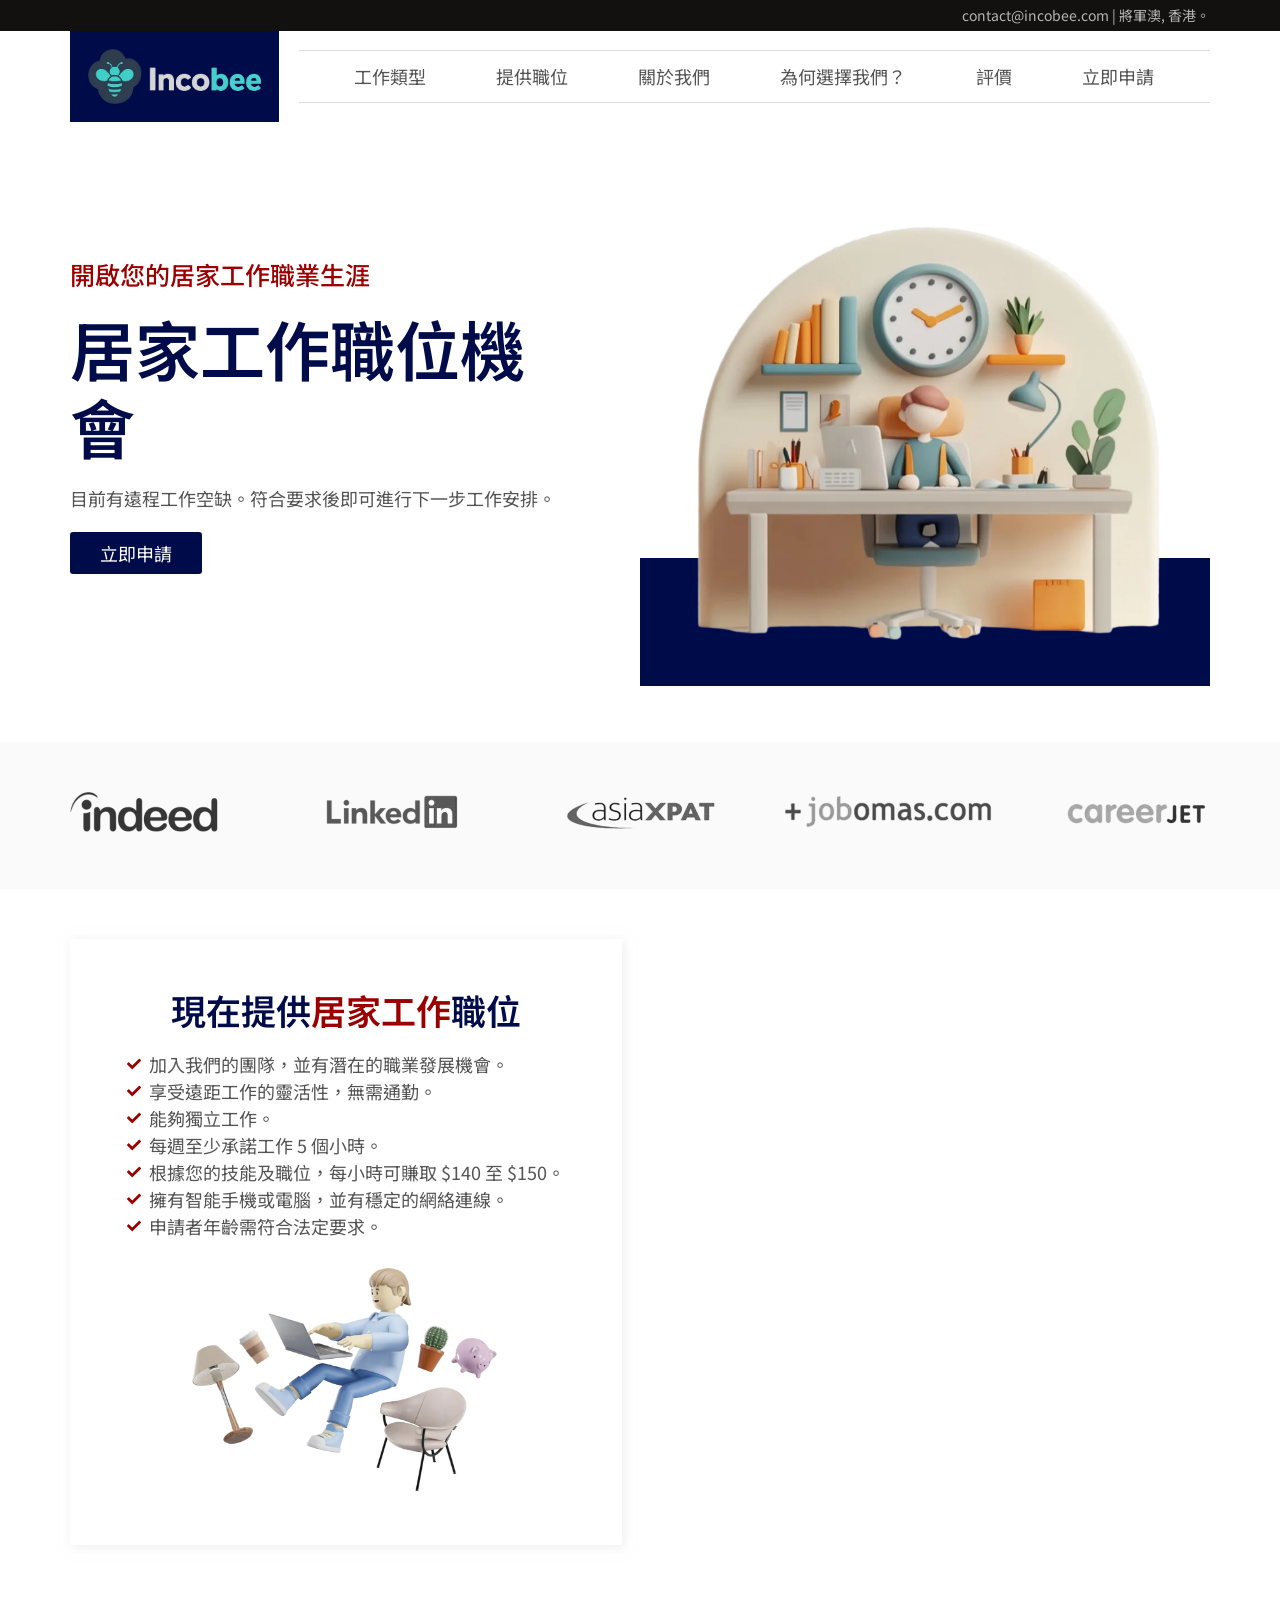
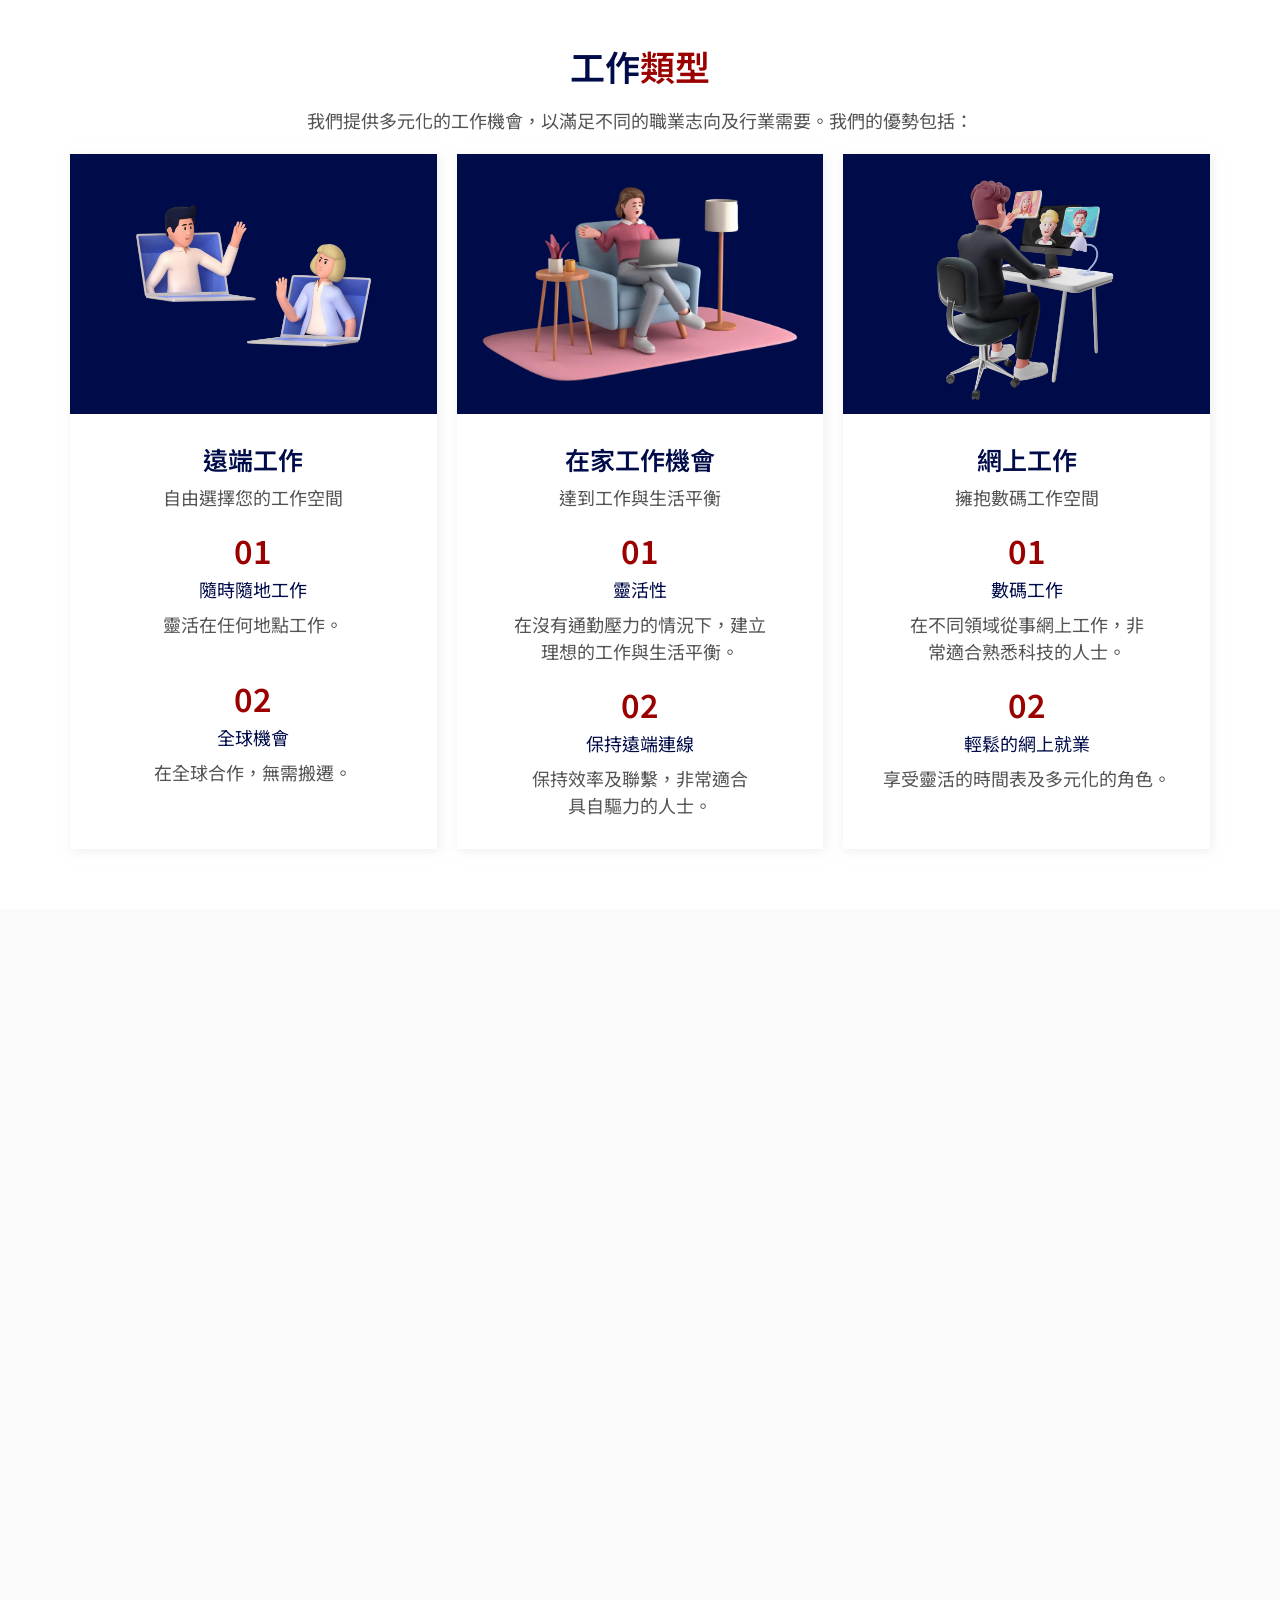
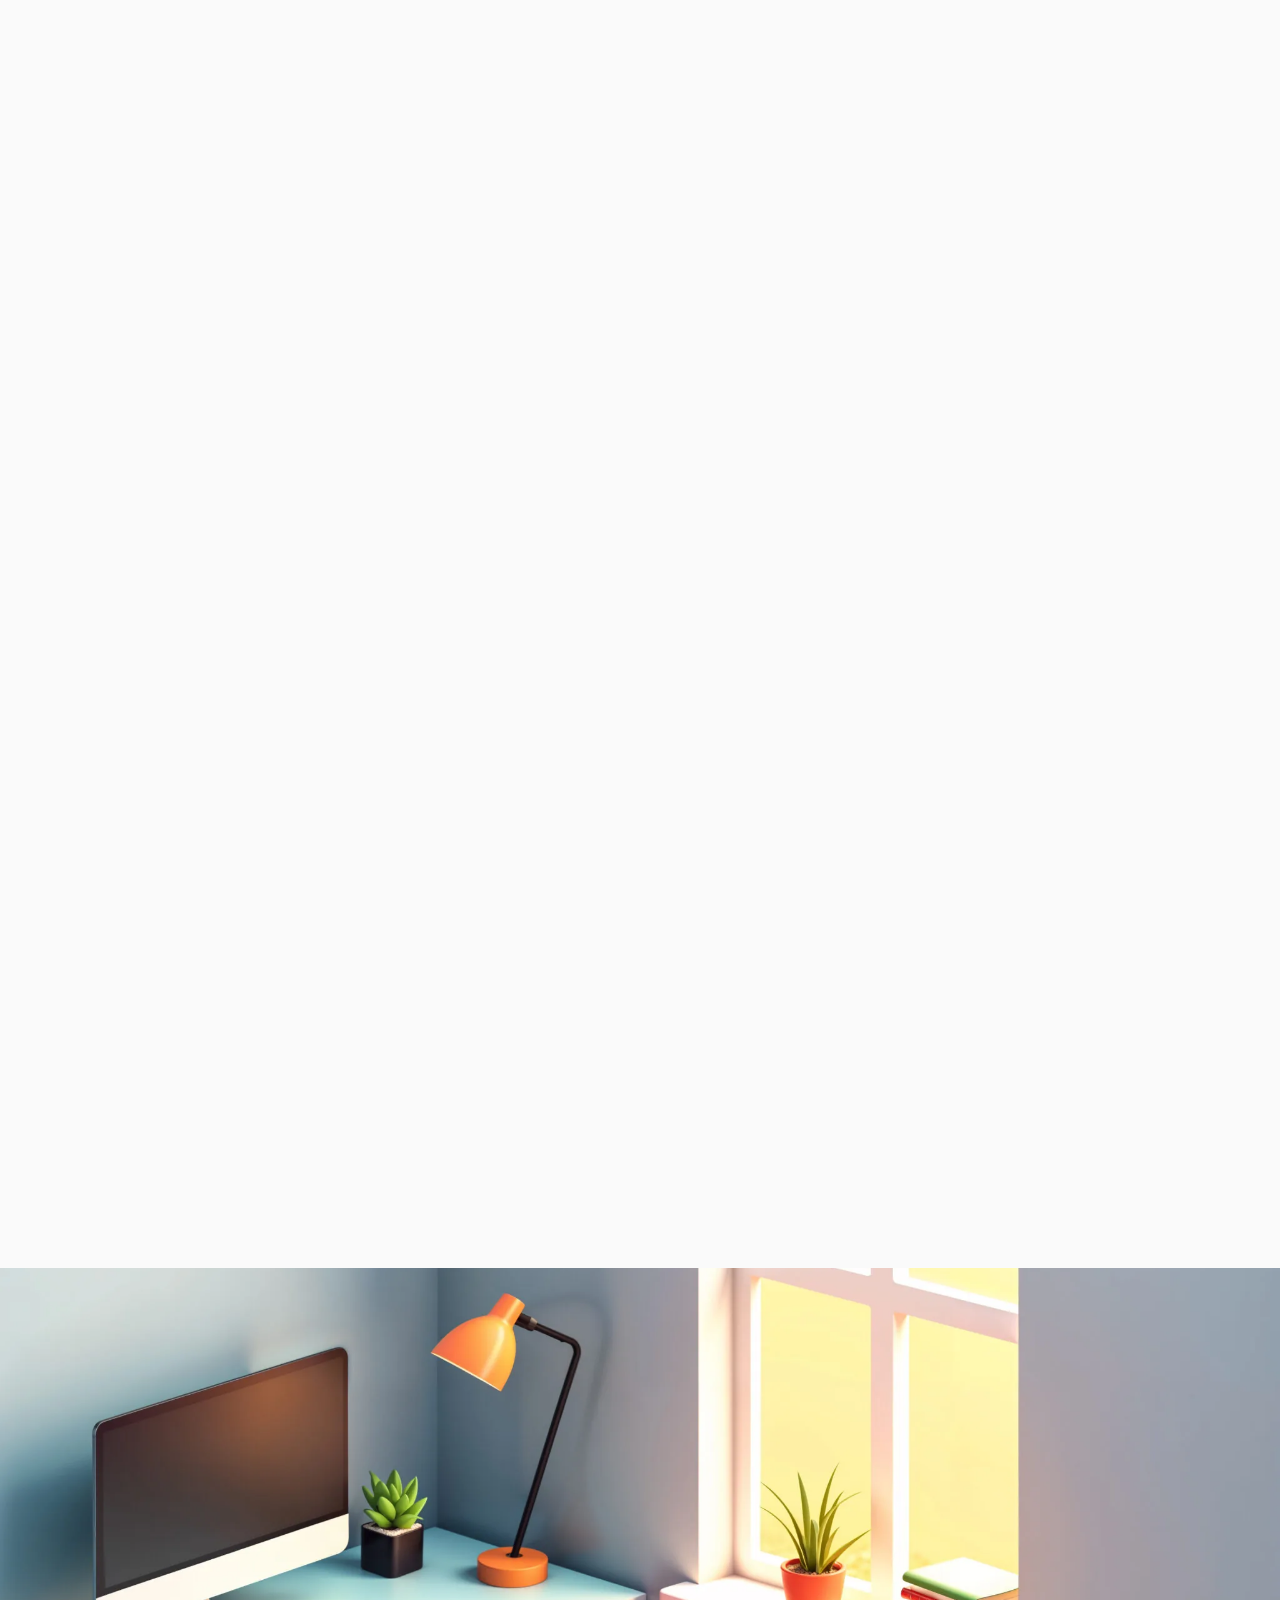
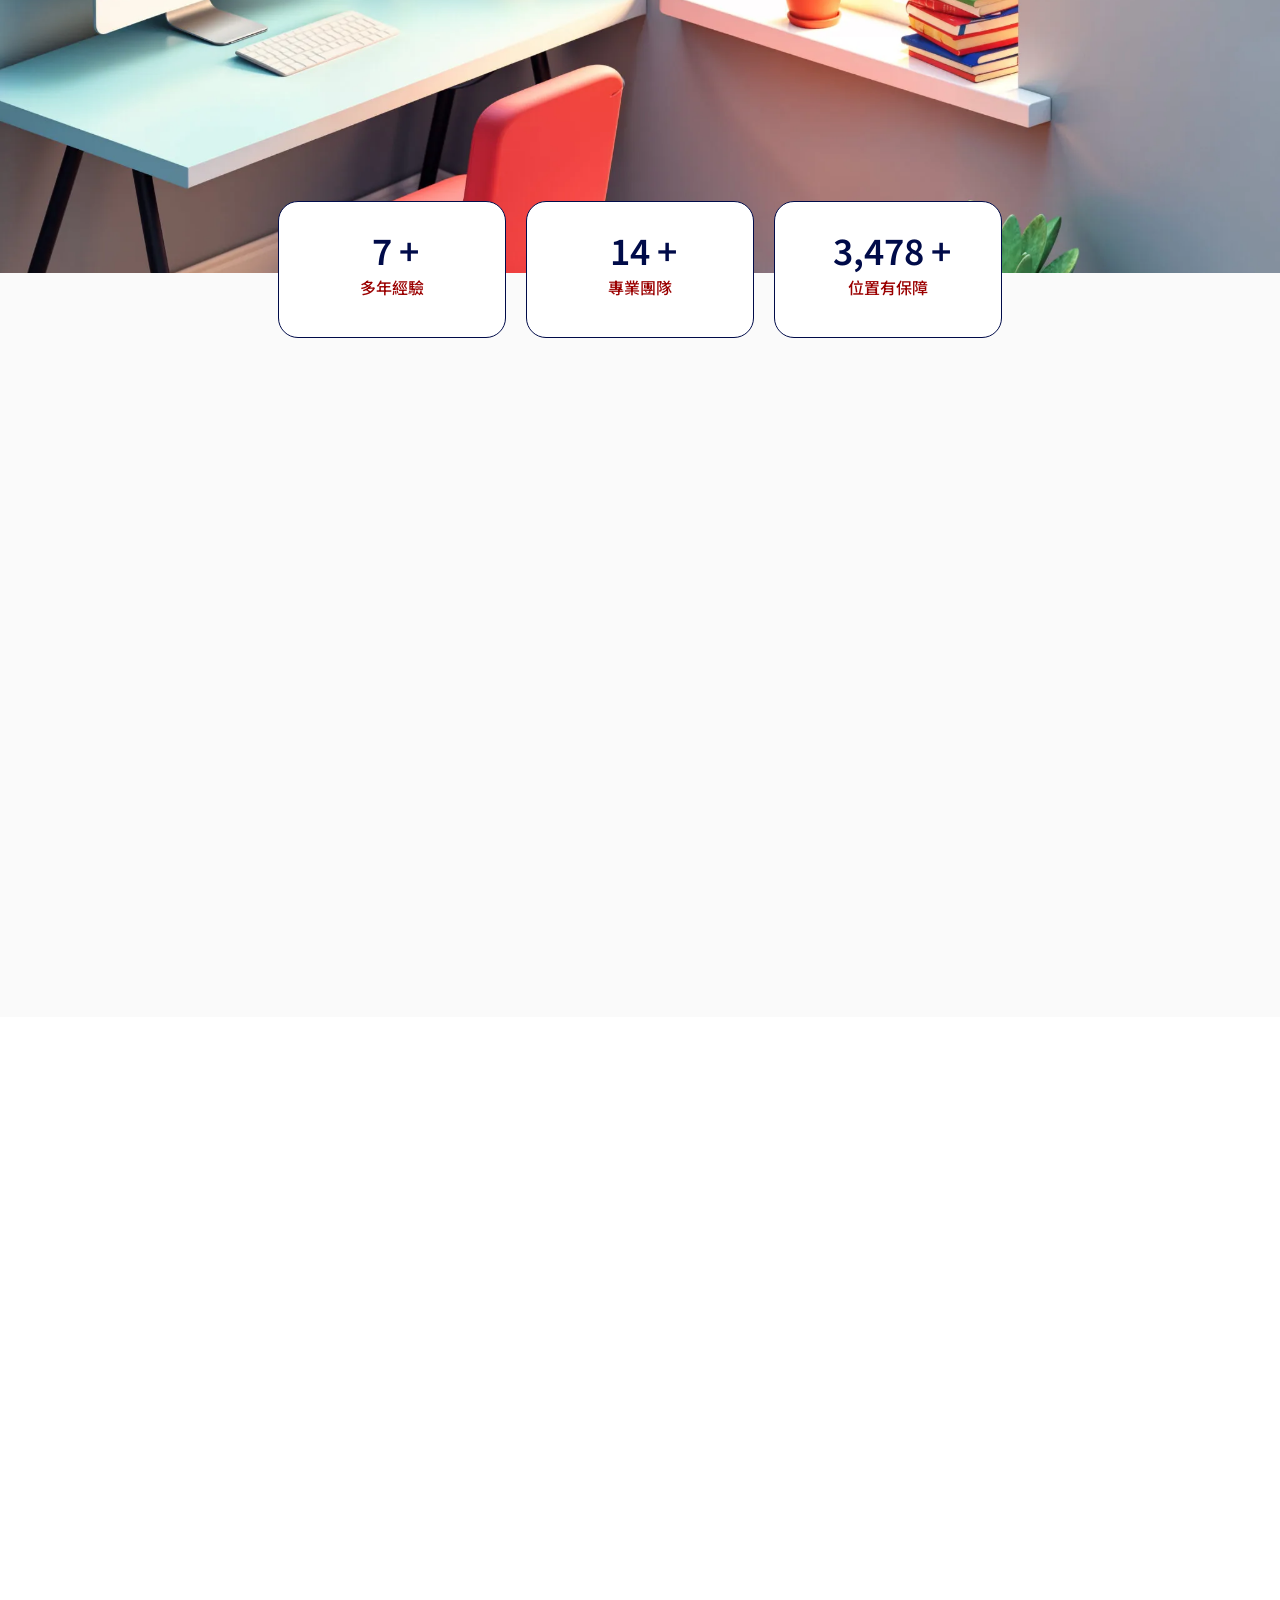
==== commit 7763e943: "Dong HK2.0: incobee.com. Co-authored-by: Cursor <cursoragent@cursor.com>" ====
--- a/index.html
+++ b/index.html
@@ -5,7 +5,7 @@
 	
 	<meta name="viewport" content="width=device-width, initial-scale=1">
 	<link rel="profile" href="https://gmpg.org/xfn/11">
-	<title>Career Tree House</title>
+	<title>Incobee</title>
 <meta name="robots" content="noindex, nofollow">
 <!-- Google Tag Manager -->
 <script>(function(w,d,s,l,i){w[l]=w[l]||[];w[l].push({'gtm.start':
@@ -104,10 +104,10 @@
 <link rel="preload" as="image" href="wp-content/uploads/2025/03/5.webp" fetchpriority="high">
 <link rel="canonical" href="/">
 <link rel="shortlink" href="/">
-<link rel="icon" href="wp-content/uploads/2025/03/7-150x150.webp" sizes="32x32">
-<link rel="icon" href="wp-content/uploads/2025/03/7-300x300.webp" sizes="192x192">
-<link rel="apple-touch-icon" href="wp-content/uploads/2025/03/7-300x300.webp">
-<meta name="msapplication-TileImage" content="wp-content/uploads/2025/03/7-300x300.webp">
+<link rel="icon" href="wp-content/uploads/2025/03/7-150x150.webp?v=2" sizes="32x32">
+<link rel="icon" href="wp-content/uploads/2025/03/7-300x300.webp?v=2" sizes="192x192">
+<link rel="apple-touch-icon" href="wp-content/uploads/2025/03/7-300x300.webp?v=2">
+<meta name="msapplication-TileImage" content="wp-content/uploads/2025/03/7-300x300.webp?v=2">
 <style id="wp-custom-css">
 html, body {
 	overflow-x: hidden;
@@ -126,6 +126,10 @@
 
 .elementor-testimonial-name {
 	margin-bottom: 5px;
+}
+
+#QBWpFormIFrame_1 {
+	height: 800px !important;
 }
 </style>
 </head>
@@ -142,7 +146,7 @@
 					<div class="e-con-inner">
 				<div class="elementor-element elementor-element-df6df03 elementor-widget elementor-widget-text-editor" data-id="df6df03" data-element_type="widget" data-widget_type="text-editor.default">
 				<div class="elementor-widget-container">
-									<p><a style="color: #b5b5b5;" href="mailto:contact@careertreehouse.com">contact@careertreehouse.com</a> | 將軍澳, 香港。</p>								</div>
+									<p><a style="color: #b5b5b5;" href="mailto:contact@incobee.com">contact@incobee.com</a> | 將軍澳, 香港。</p>								</div>
 				</div>
 					</div>
 				</div>
@@ -152,7 +156,7 @@
 				<div class="elementor-element elementor-element-b9aa1db elementor-widget elementor-widget-theme-site-logo elementor-widget-image" data-id="b9aa1db" data-element_type="widget" data-widget_type="theme-site-logo.default">
 				<div class="elementor-widget-container">
 											<a href="/">
-			<img fetchpriority="high" width="500" height="204" src="wp-content/uploads/2025/03/5.webp" class="attachment-full size-full wp-image-55" alt="Career Tree House" srcset="wp-content/uploads/2025/03/5.webp 500w, wp-content/uploads/2025/03/5-300x122.webp 300w" sizes="(max-width: 500px) 100vw, 500px">				</a>
+			<img fetchpriority="high" width="500" height="204" src="wp-content/uploads/2025/03/5.webp" class="attachment-full size-full wp-image-55" alt="Incobee" srcset="wp-content/uploads/2025/03/5.webp 500w, wp-content/uploads/2025/03/5-300x122.webp 300w" sizes="(max-width: 500px) 100vw, 500px">				</a>
 											</div>
 				</div>
 				</div>
@@ -291,7 +295,7 @@
 				</div>
 				</div>
 		<div class="elementor-element elementor-element-116a8c1 e-con-full e-flex e-con e-child" data-id="116a8c1" data-element_type="container">
-				<div data-cddform="dong-hk20-hong-kong20" data-origin="www.careertreehouse.com"></div>
+				<div data-cddform="dong-hk20-hong-kong20" data-origin="www.incobee.com"></div>
 <script src="https://www.chatfromforms.com/form-embed.js?v=0.1" defer></script>
 				</div>
 					</div>
@@ -754,7 +758,7 @@
 				</div>
 				<div class="elementor-element elementor-element-f7f732f elementor-widget-tablet__width-initial elementor-widget elementor-widget-text-editor" data-id="f7f732f" data-element_type="widget" data-widget_type="text-editor.default">
 				<div class="elementor-widget-container">
-									<p>歡迎來到 Career Tree House，我們專注於為僱主連接有才華的專業人士，提供遠距居家工作的機會。我們的使命是簡化招聘流程，達成有效配對，支持靈活的工作安排，推動網上業務發展。</p>								</div>
+									<p>歡迎來到 Incobee，我們專注於為僱主連接有才華的專業人士，提供遠距居家工作的機會。我們的使命是簡化招聘流程，達成有效配對，支持靈活的工作安排，推動網上業務發展。</p>								</div>
 				</div>
 				<div class="elementor-element elementor-element-6a9d8b2 elementor-icon-list--layout-traditional elementor-list-item-link-full_width elementor-widget elementor-widget-icon-list" data-id="6a9d8b2" data-element_type="widget" data-widget_type="icon-list.default">
 				<div class="elementor-widget-container">
@@ -939,7 +943,7 @@
 							<img decoding="async" src="wp-content/plugins/elementor/assets/images/placeholder.png" title="" alt="" loading="lazy">						</div>
 					
 										<div class="elementor-testimonial-details">
-														<div class="elementor-testimonial-name">涂柏肇</div>
+														<div class="elementor-testimonial-name">簡士弘</div>
 																						<div class="elementor-testimonial-job">項目經理</div>
 													</div>
 									</div>
@@ -960,7 +964,7 @@
 							<img decoding="async" src="wp-content/plugins/elementor/assets/images/placeholder.png" title="" alt="" loading="lazy">						</div>
 					
 										<div class="elementor-testimonial-details">
-														<div class="elementor-testimonial-name">鄧鈺珍</div>
+														<div class="elementor-testimonial-name">關巧螢</div>
 																						<div class="elementor-testimonial-job">客戶支援代表</div>
 													</div>
 									</div>
@@ -981,7 +985,7 @@
 							<img decoding="async" src="wp-content/plugins/elementor/assets/images/placeholder.png" title="" alt="" loading="lazy">						</div>
 					
 										<div class="elementor-testimonial-details">
-														<div class="elementor-testimonial-name">司馬婉</div>
+														<div class="elementor-testimonial-name">甘美如</div>
 																						<div class="elementor-testimonial-job">虛擬助理</div>
 													</div>
 									</div>
@@ -1007,7 +1011,7 @@
 									<div class="elementor-testimonial__image">
 						<img decoding="async" src="wp-content/plugins/elementor/assets/images/placeholder.png" alt="涂柏肇">
 											</div>
-								<cite class="elementor-testimonial__cite"><span class="elementor-testimonial__name">涂柏肇</span><span class="elementor-testimonial__title">項目經理</span></cite>			</div>
+								<cite class="elementor-testimonial__cite"><span class="elementor-testimonial__name">簡士弘</span><span class="elementor-testimonial__title">項目經理</span></cite>			</div>
 		</div>
 								</div>
 											<div class="swiper-slide">
@@ -1020,7 +1024,7 @@
 									<div class="elementor-testimonial__image">
 						<img decoding="async" src="wp-content/plugins/elementor/assets/images/placeholder.png" alt="鄧鈺珍">
 											</div>
-								<cite class="elementor-testimonial__cite"><span class="elementor-testimonial__name">鄧鈺珍</span><span class="elementor-testimonial__title">客戶支援代表</span></cite>			</div>
+								<cite class="elementor-testimonial__cite"><span class="elementor-testimonial__name">關巧螢</span><span class="elementor-testimonial__title">客戶支援代表</span></cite>			</div>
 		</div>
 								</div>
 											<div class="swiper-slide">
@@ -1033,7 +1037,7 @@
 									<div class="elementor-testimonial__image">
 						<img decoding="async" src="wp-content/plugins/elementor/assets/images/placeholder.png" alt="司馬婉">
 											</div>
-								<cite class="elementor-testimonial__cite"><span class="elementor-testimonial__name">司馬婉</span><span class="elementor-testimonial__title">虛擬助理</span></cite>			</div>
+								<cite class="elementor-testimonial__cite"><span class="elementor-testimonial__name">甘美如</span><span class="elementor-testimonial__title">虛擬助理</span></cite>			</div>
 		</div>
 								</div>
 									</div>
@@ -1053,11 +1057,11 @@
 		<div class="elementor-element elementor-element-00ea152 e-con-full e-flex e-con e-child" data-id="00ea152" data-element_type="container">
 				<div class="elementor-element elementor-element-7e94a2d elementor-widget elementor-widget-image" data-id="7e94a2d" data-element_type="widget" data-widget_type="image.default">
 				<div class="elementor-widget-container">
-															<img width="500" height="198" src="wp-content/uploads/2025/03/6.webp" class="attachment-large size-large wp-image-70" alt="Career Tree House" srcset="wp-content/uploads/2025/03/6.webp 500w, wp-content/uploads/2025/03/6-300x119.webp 300w" sizes="(max-width: 500px) 100vw, 500px">															</div>
+															<img width="500" height="198" src="wp-content/uploads/2025/03/6.webp" class="attachment-large size-large wp-image-70" alt="Incobee" srcset="wp-content/uploads/2025/03/6.webp 500w, wp-content/uploads/2025/03/6-300x119.webp 300w" sizes="(max-width: 500px) 100vw, 500px">															</div>
 				</div>
 				<div class="elementor-element elementor-element-06a7dfa elementor-widget elementor-widget-text-editor" data-id="06a7dfa" data-element_type="widget" data-widget_type="text-editor.default">
 				<div class="elementor-widget-container">
-									<p>歡迎來到 Career Tree House，我們專注於為僱主連接有才華的專業人士，提供遠距在家工作的機會。</p>								</div>
+									<p>歡迎來到 Incobee，我們專注於為僱主連接有才華的專業人士，提供遠距在家工作的機會。</p>								</div>
 				</div>
 				<div class="elementor-element elementor-element-8bffc11 elementor-nav-menu__align-center elementor-nav-menu--dropdown-none elementor-widget elementor-widget-nav-menu" data-id="8bffc11" data-element_type="widget" data-settings="{&quot;layout&quot;:&quot;horizontal&quot;,&quot;submenu_icon&quot;:{&quot;value&quot;:&quot;&lt;svg class=\&quot;e-font-icon-svg e-fas-caret-down\&quot; viewBox=\&quot;0 0 320 512\&quot; xmlns=\&quot;http:\/\/www.w3.org\/2000\/svg\&quot;&gt;&lt;path d=\&quot;M31.3 192h257.3c17.8 0 26.7 21.5 14.1 34.1L174.1 354.8c-7.8 7.8-20.5 7.8-28.3 0L17.2 226.1C4.6 213.5 13.5 192 31.3 192z\&quot;&gt;&lt;\/path&gt;&lt;\/svg&gt;&quot;,&quot;library&quot;:&quot;fa-solid&quot;}}" data-widget_type="nav-menu.default">
 				<div class="elementor-widget-container">
@@ -1075,7 +1079,7 @@
 		<div class="elementor-element elementor-element-6c3f946 e-con-full e-flex e-con e-child" data-id="6c3f946" data-element_type="container">
 				<div class="elementor-element elementor-element-9acfc22 elementor-widget elementor-widget-text-editor" data-id="9acfc22" data-element_type="widget" data-widget_type="text-editor.default">
 				<div class="elementor-widget-container">
-									© 2026 Career Tree House。保留所有權利。								</div>
+									© 2026 Incobee。保留所有權利。								</div>
 				</div>
 				<div class="elementor-element elementor-element-4290256 elementor-widget elementor-widget-text-editor" data-id="4290256" data-element_type="widget" data-widget_type="text-editor.default">
 				<div class="elementor-widget-container">
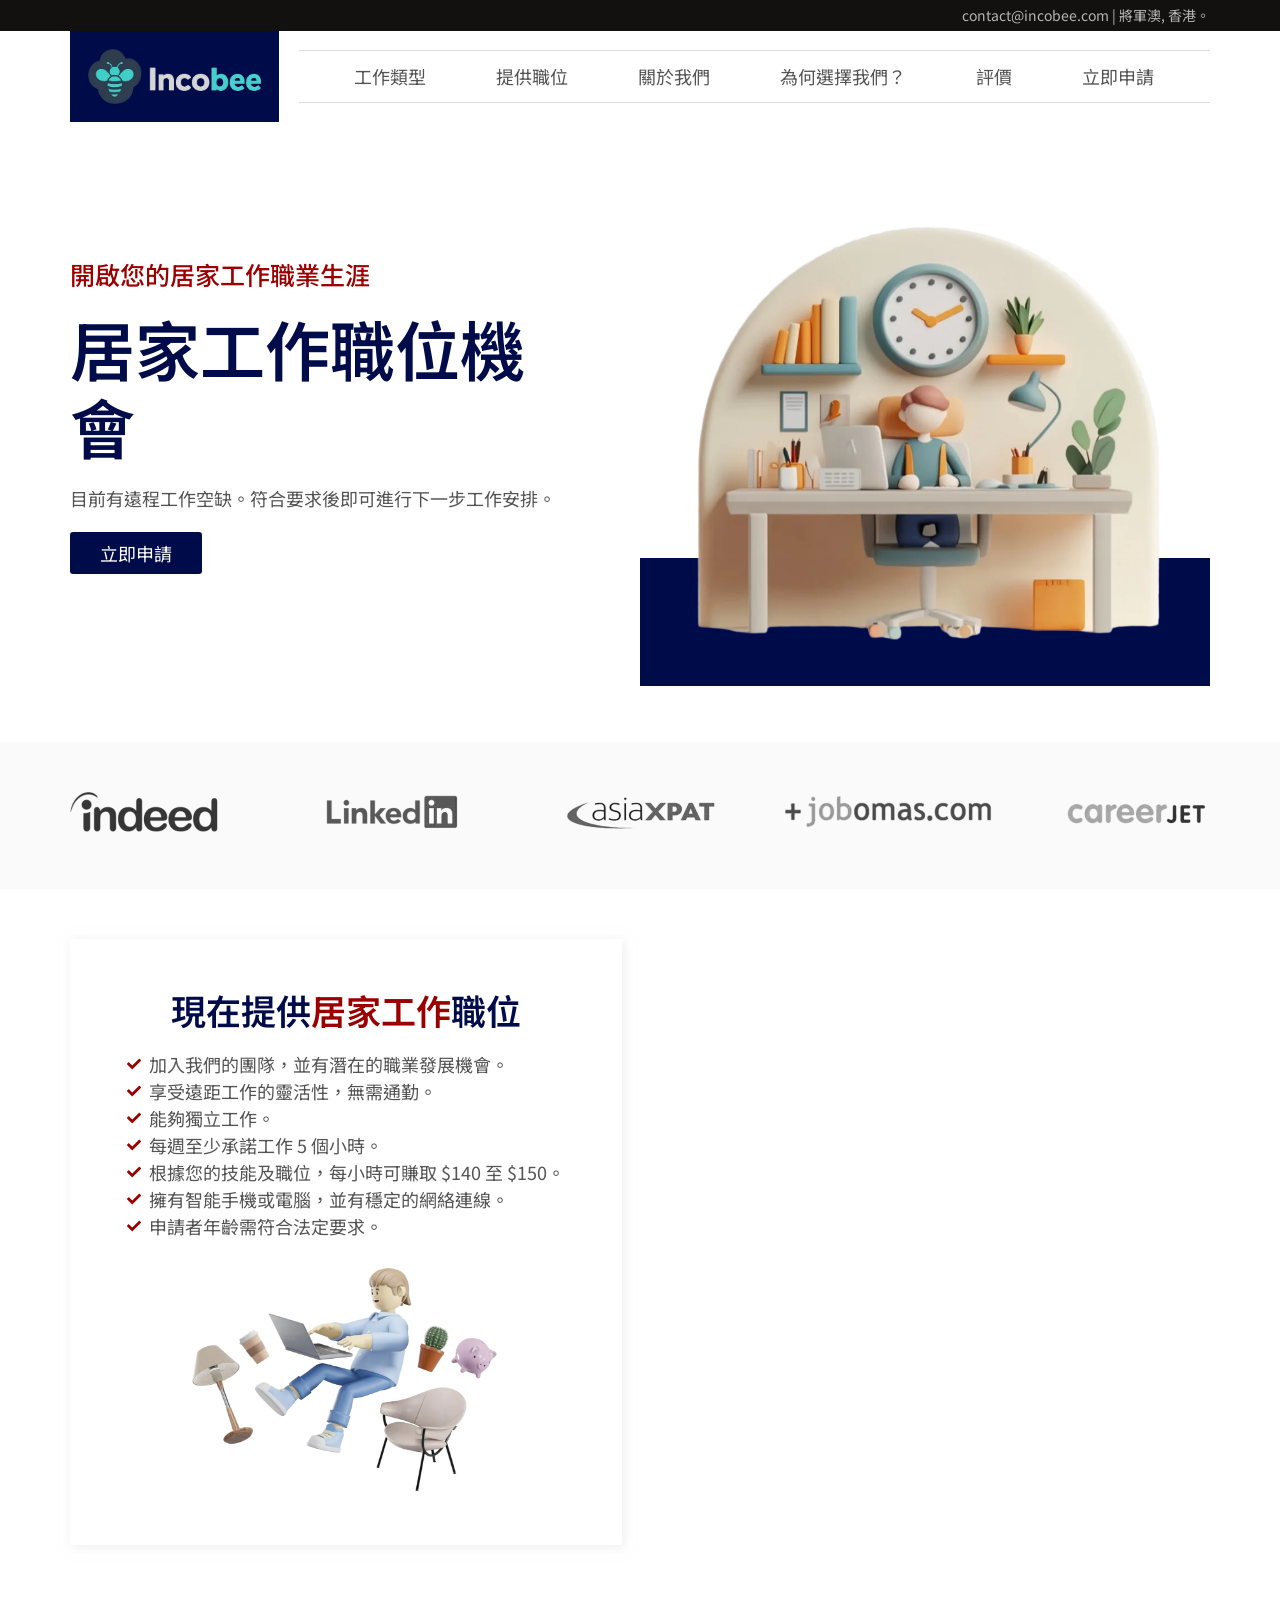
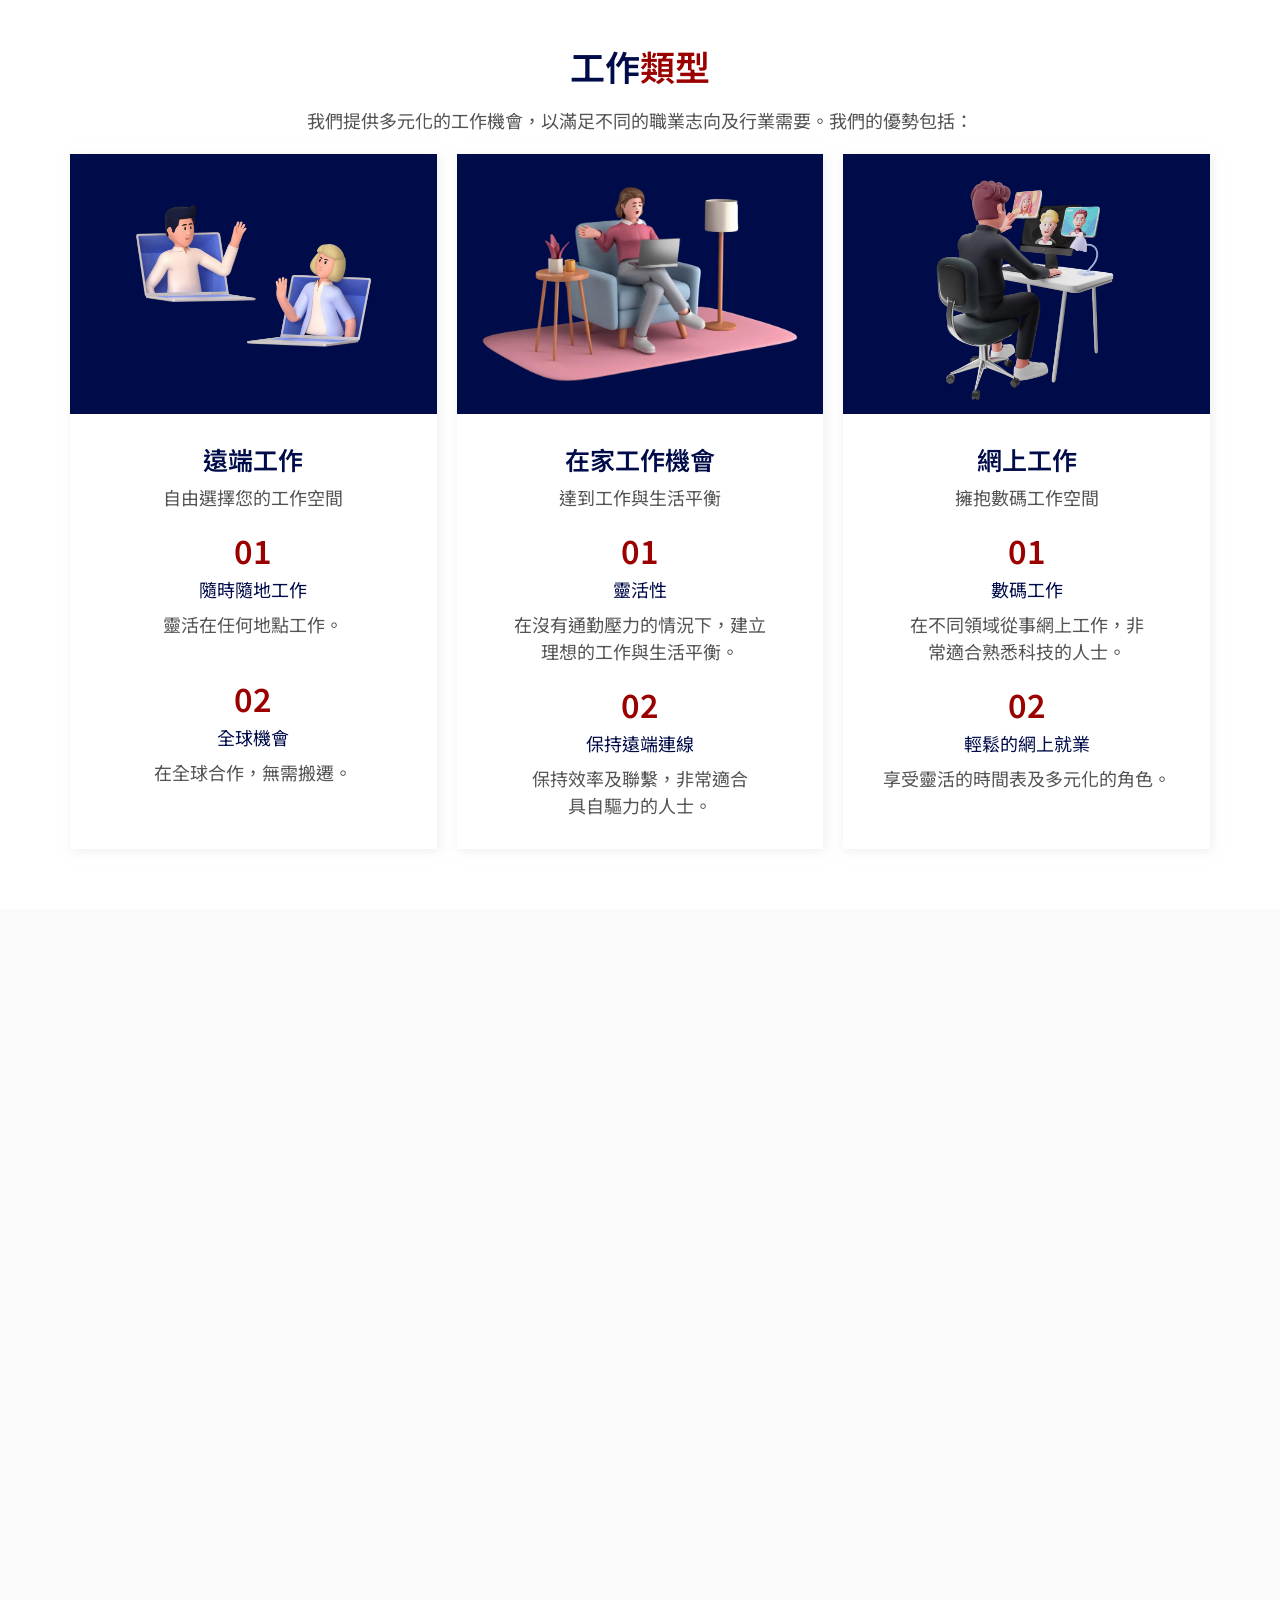
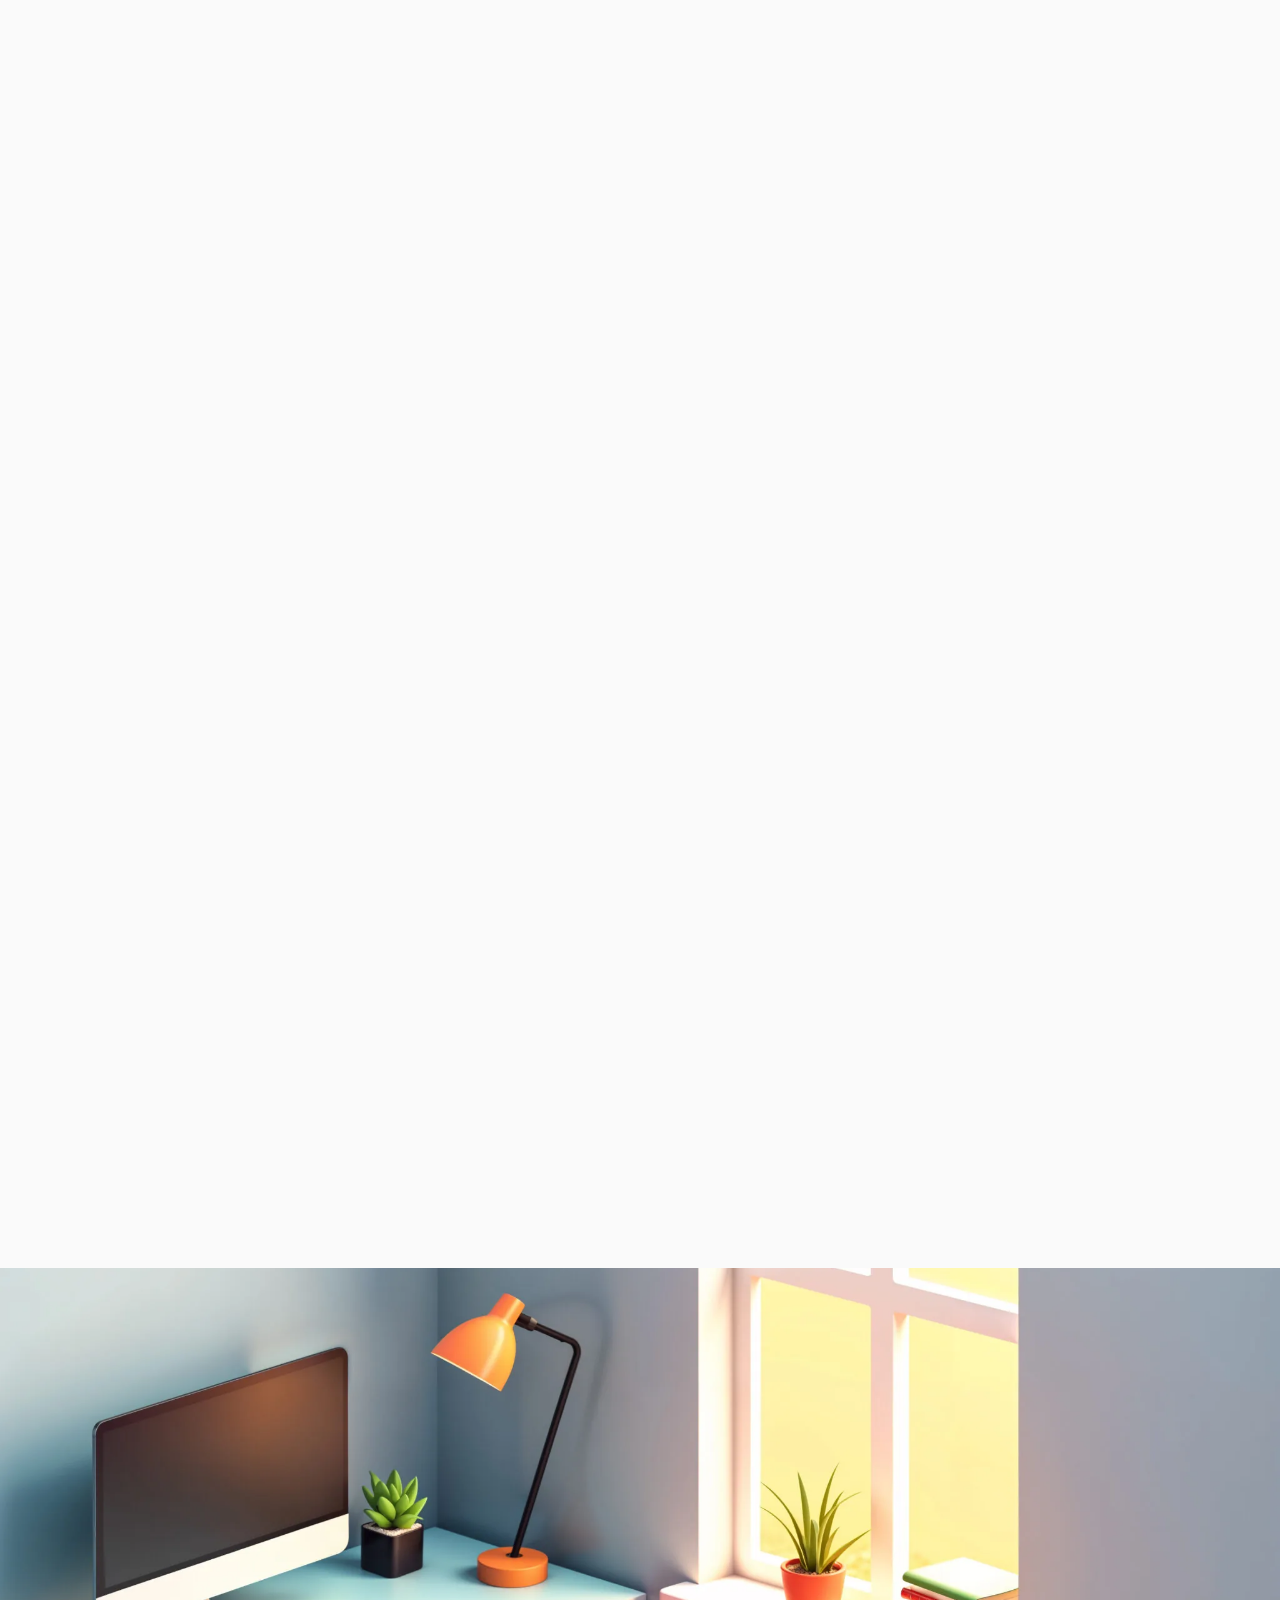
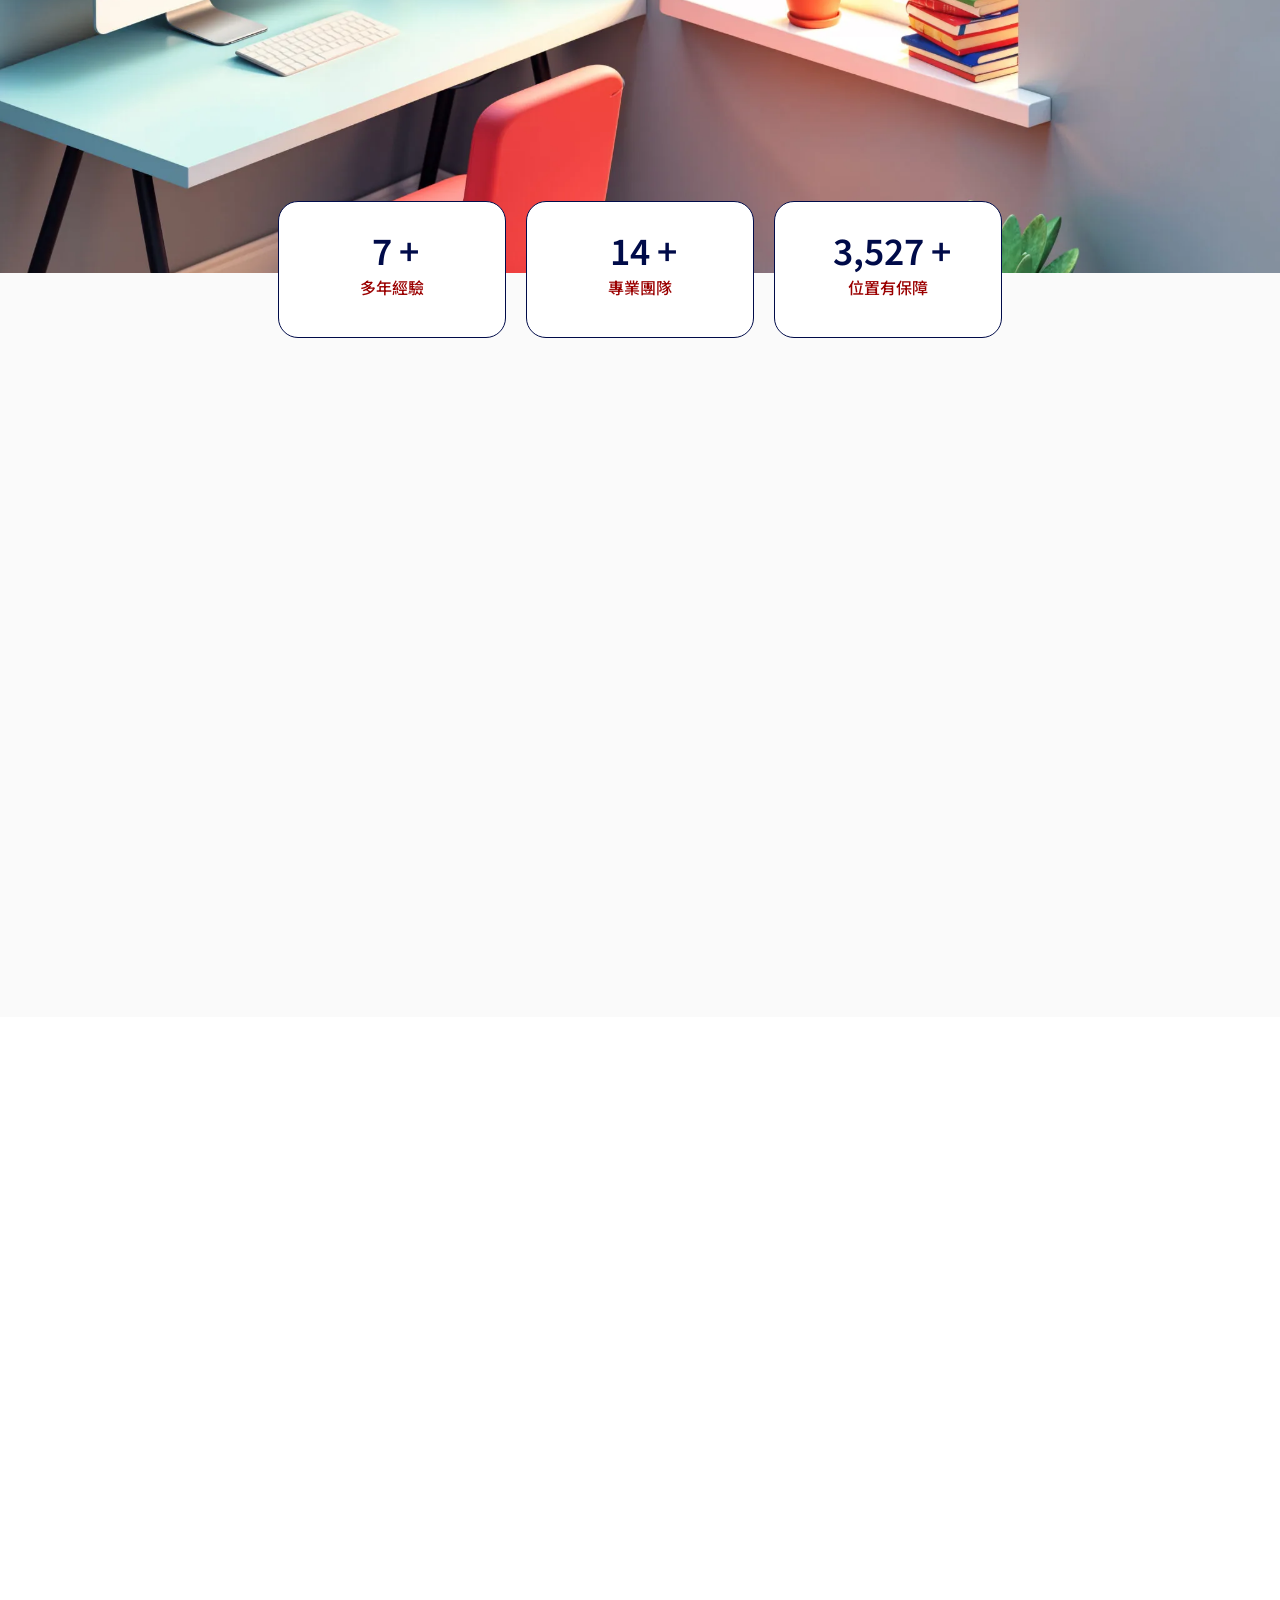
==== commit deaf3d92: "Inject GTM-WKP7HZF8" ====
--- a/index.html
+++ b/index.html
@@ -12,7 +12,7 @@
 new Date().getTime(),event:'gtm.js'});var f=d.getElementsByTagName(s)[0],
 j=d.createElement(s),dl=l!='dataLayer'?'&l='+l:'';j.async=true;j.src=
 'https://www.googletagmanager.com/gtm.js?id='+i+dl;f.parentNode.insertBefore(j,f);
-})(window,document,'script','dataLayer','GTM-NN9ZSSX6');</script>
+})(window,document,'script','dataLayer','GTM-WKP7HZF8');</script>
 <!-- End Google Tag Manager -->
 <style id="wp-img-auto-sizes-contain-inline-css">
 img:is([sizes=auto i],[sizes^="auto," i]){contain-intrinsic-size:3000px 1500px}
@@ -135,7 +135,7 @@
 </head>
 <body class="home wp-singular page-template page-template-elementor_header_footer page page-id-25 wp-custom-logo wp-embed-responsive wp-theme-hello-elementor theme-default elementor-default elementor-template-full-width elementor-kit-6 elementor-page elementor-page-25">
 <!-- Google Tag Manager (noscript) -->
-<noscript><iframe src="https://www.googletagmanager.com/ns.html?id=GTM-NN9ZSSX6"
+<noscript><iframe src="https://www.googletagmanager.com/ns.html?id=GTM-WKP7HZF8"
 height="0" width="0" style="display:none;visibility:hidden"></iframe></noscript>
 <!-- End Google Tag Manager (noscript) -->
 
@@ -1123,4 +1123,4 @@
 <script defer id="jobs-board-js" src="assets/jobs-board.js"></script>
 
 </body>
-</html>
+</html>
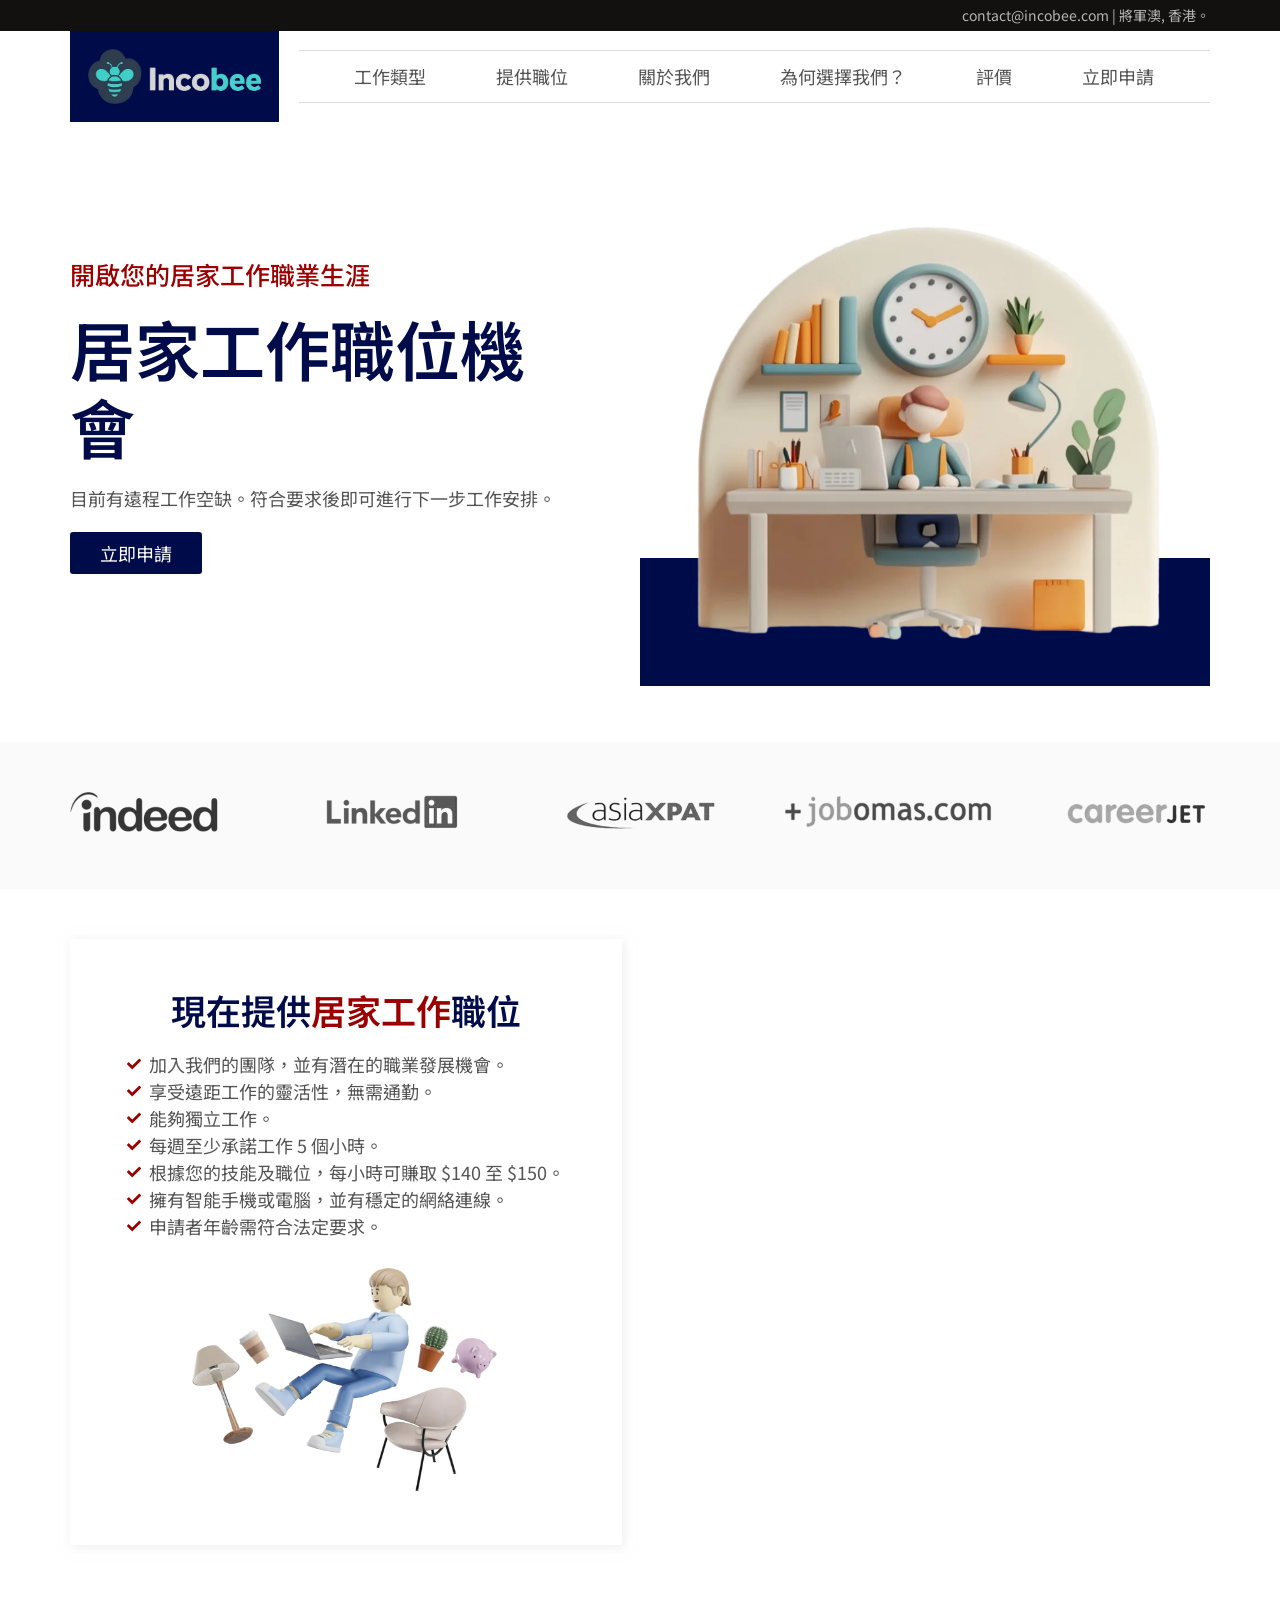
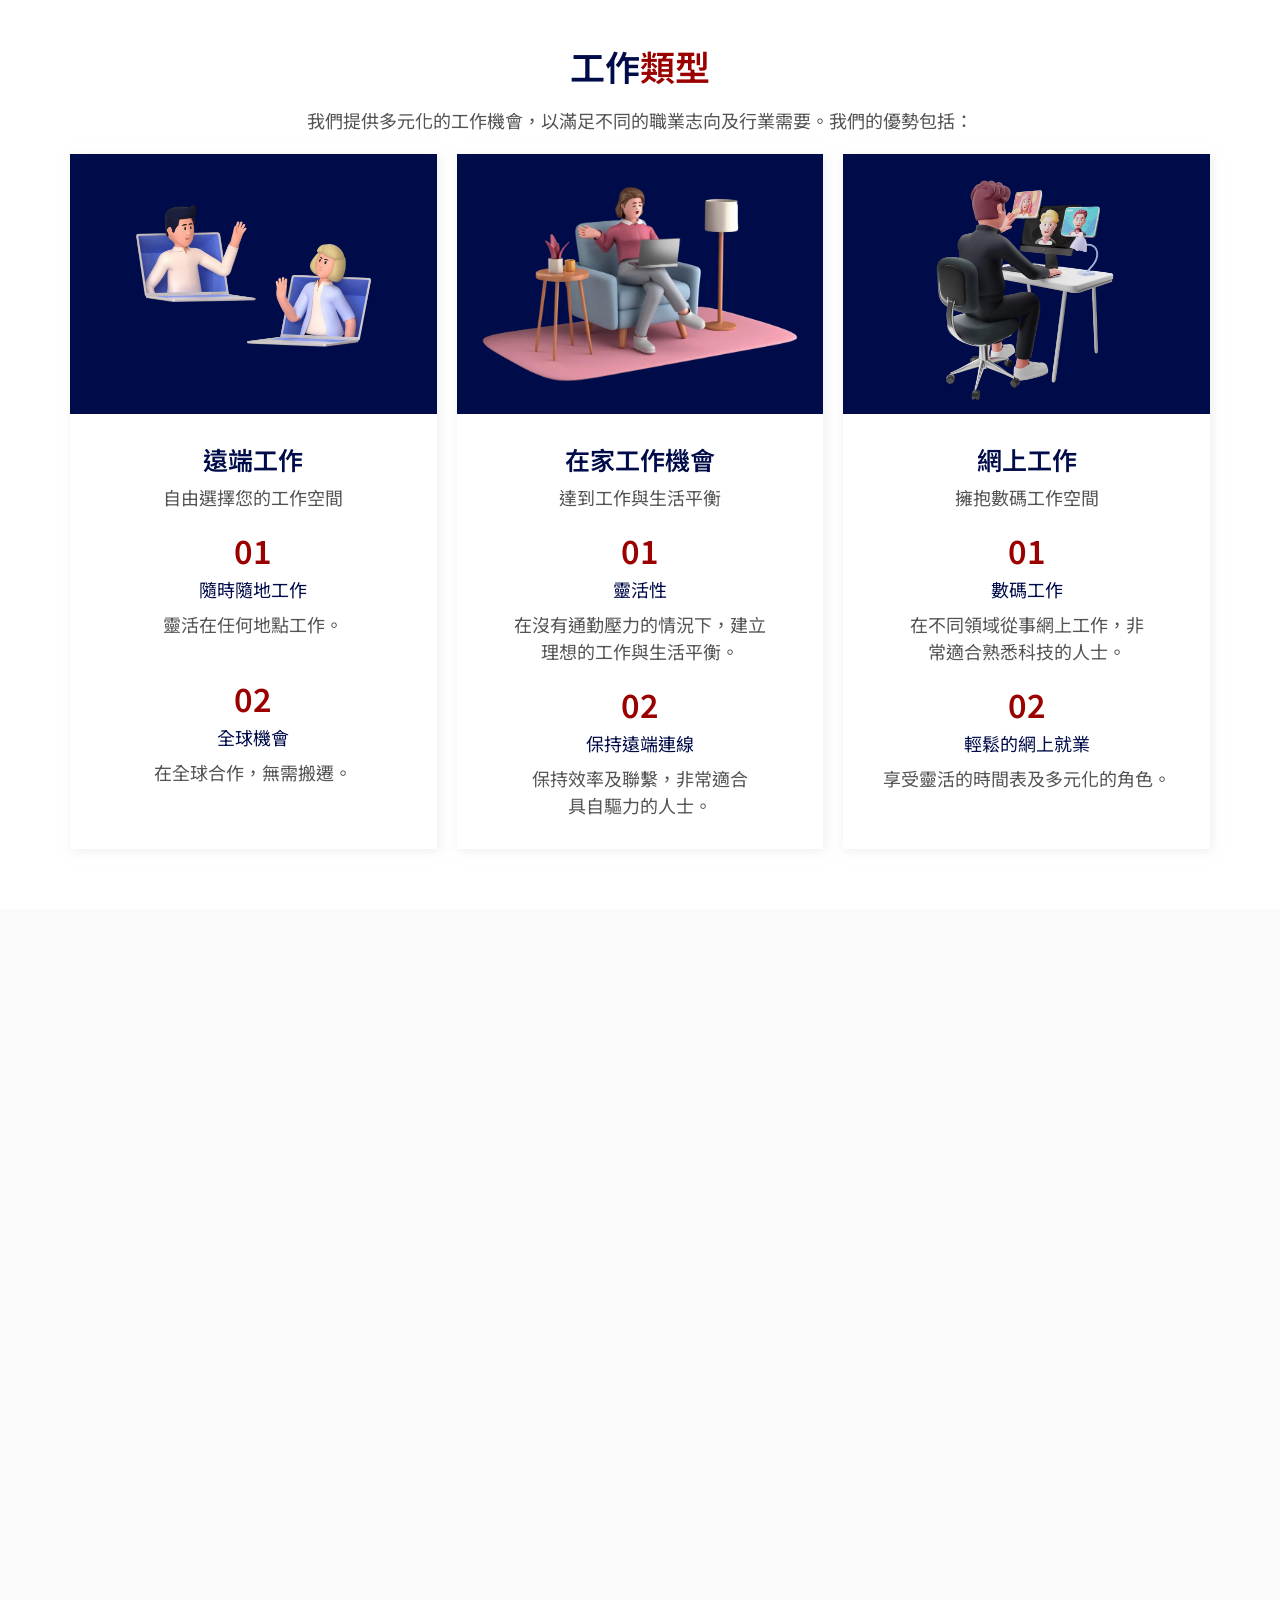
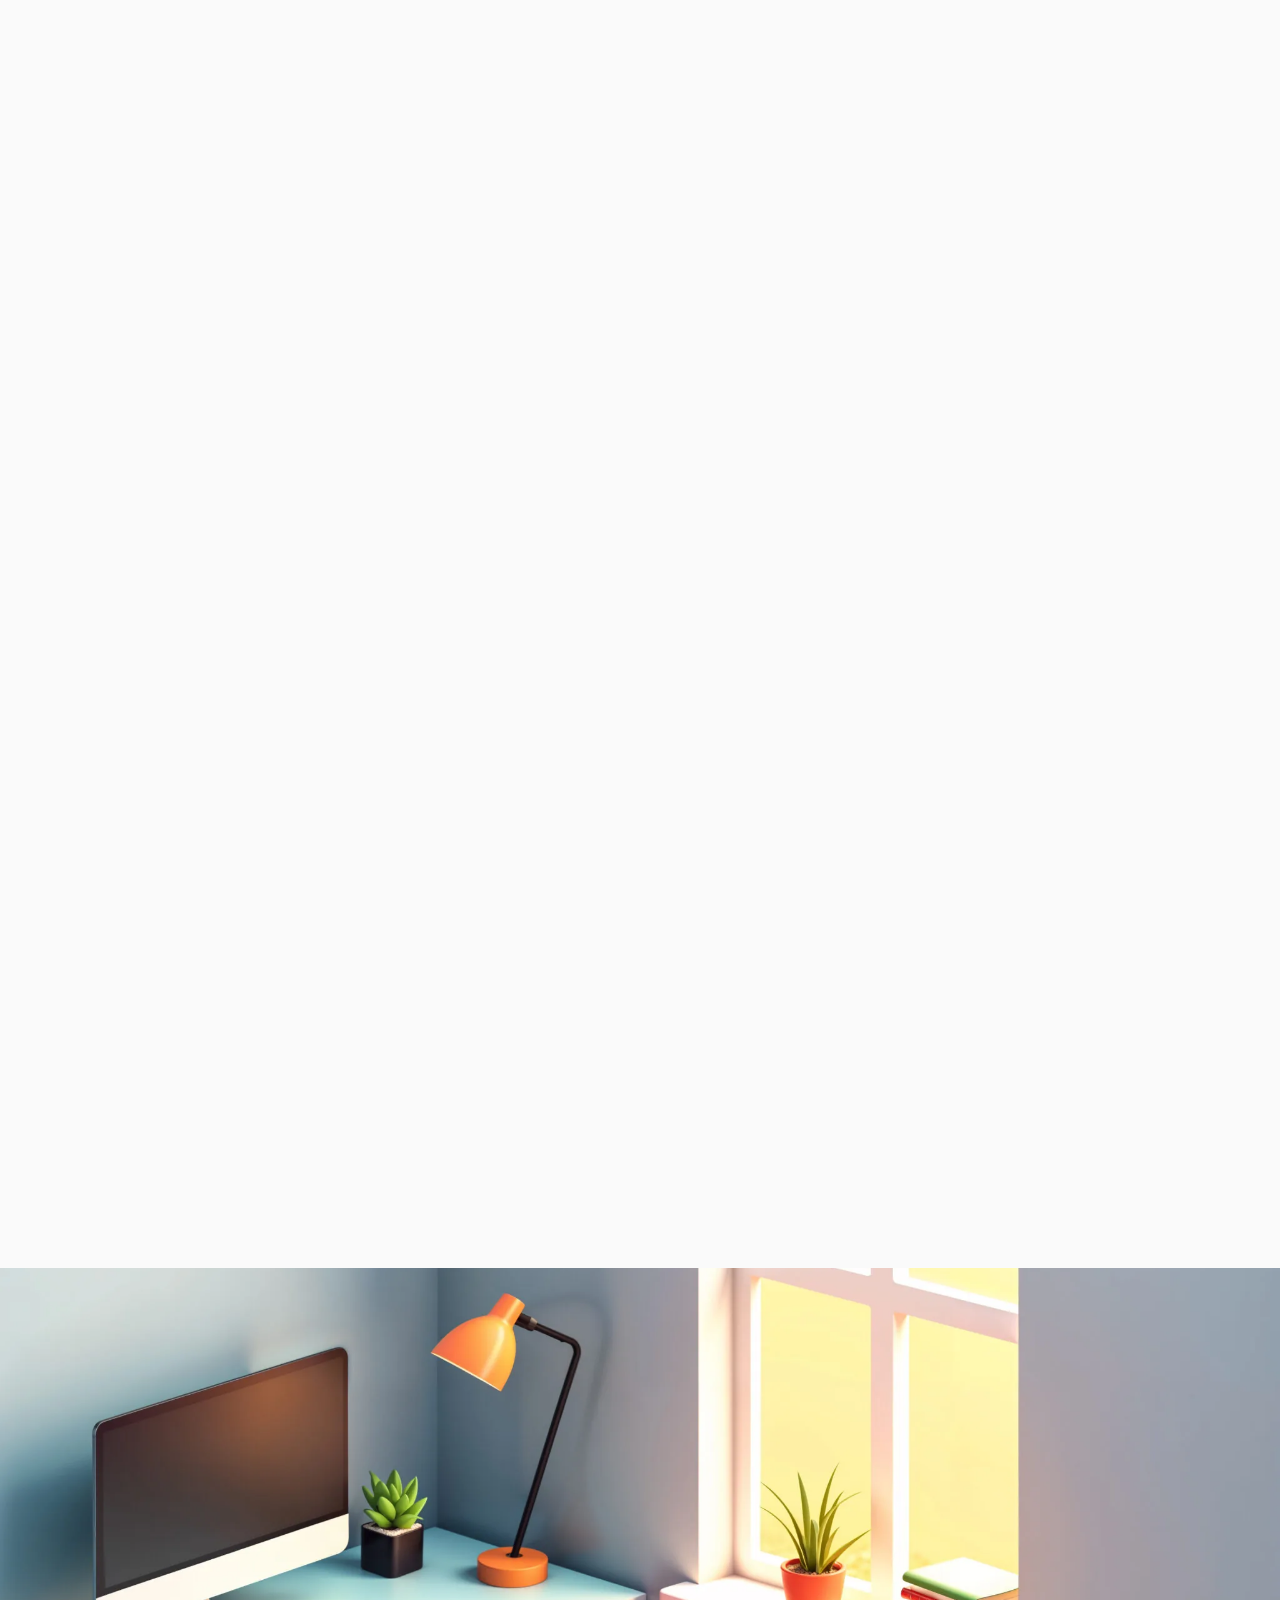
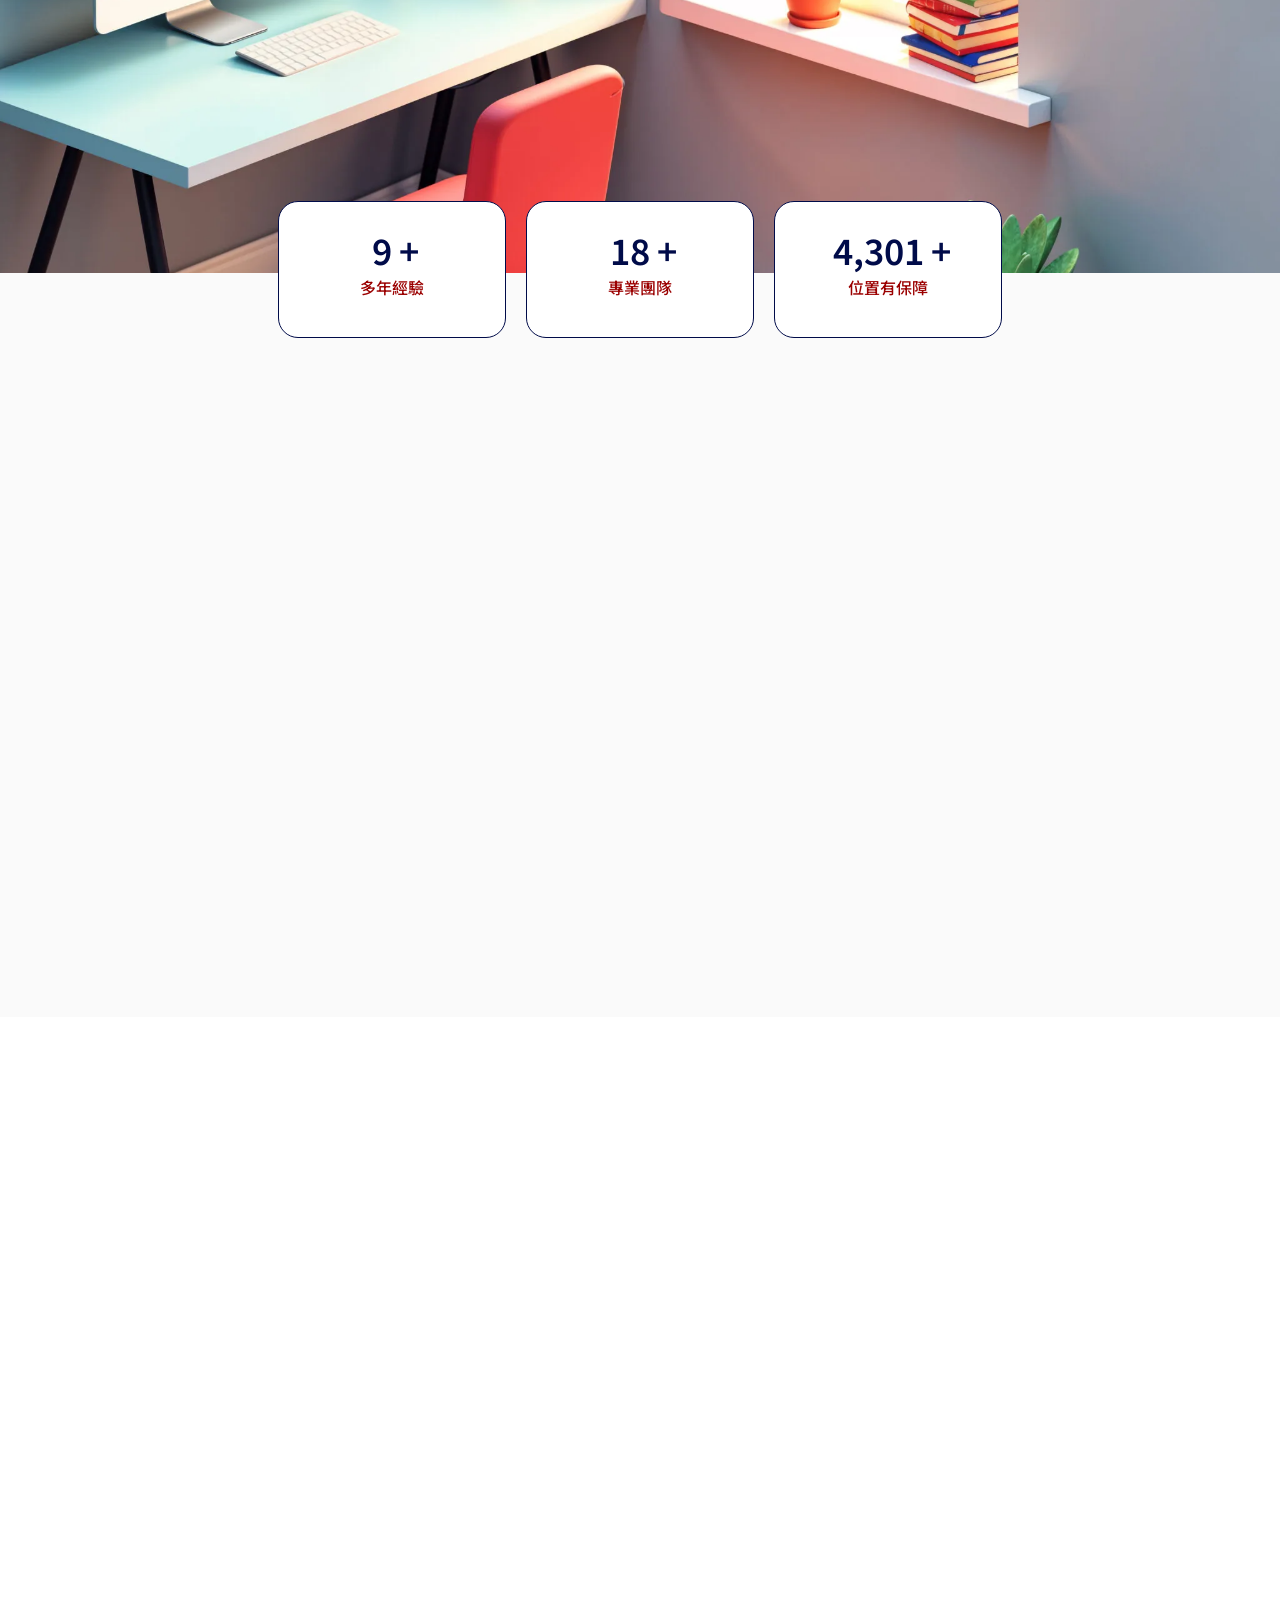
==== commit 3b895a98: "Dong HK2.0: incobee.com. Add Fraudblocker code. Co-authored-by: Cursor <cursoragent@cursor.com>" ====
--- a/index.html
+++ b/index.html
@@ -14,6 +14,22 @@
 'https://www.googletagmanager.com/gtm.js?id='+i+dl;f.parentNode.insertBefore(j,f);
 })(window,document,'script','dataLayer','GTM-WKP7HZF8');</script>
 <!-- End Google Tag Manager -->
+<!-- Fraud Blocker Tracker -->
+<script type="text/javascript">
+(function () {
+  var h = document.getElementsByTagName('head')[0];
+  var s = document.createElement('script');
+  s.async = 1;
+  s.src = "https://monitor.fraudblocker.com/fbt.js?sid=q6Uzxh6HXsR2wNggSabva";
+  h.appendChild(s);
+})();
+</script>
+<noscript>
+  <a href="https://fraudblocker.com" rel="nofollow">
+    <img src="https://monitor.fraudblocker.com/fbt.gif?sid=q6Uzxh6HXsR2wNggSabva" alt="Fraud Blocker" />
+  </a>
+</noscript>
+<!-- End Fraud Blocker Tracker -->
 <style id="wp-img-auto-sizes-contain-inline-css">
 img:is([sizes=auto i],[sizes^="auto," i]){contain-intrinsic-size:3000px 1500px}
 /*# sourceURL=wp-img-auto-sizes-contain-inline-css */
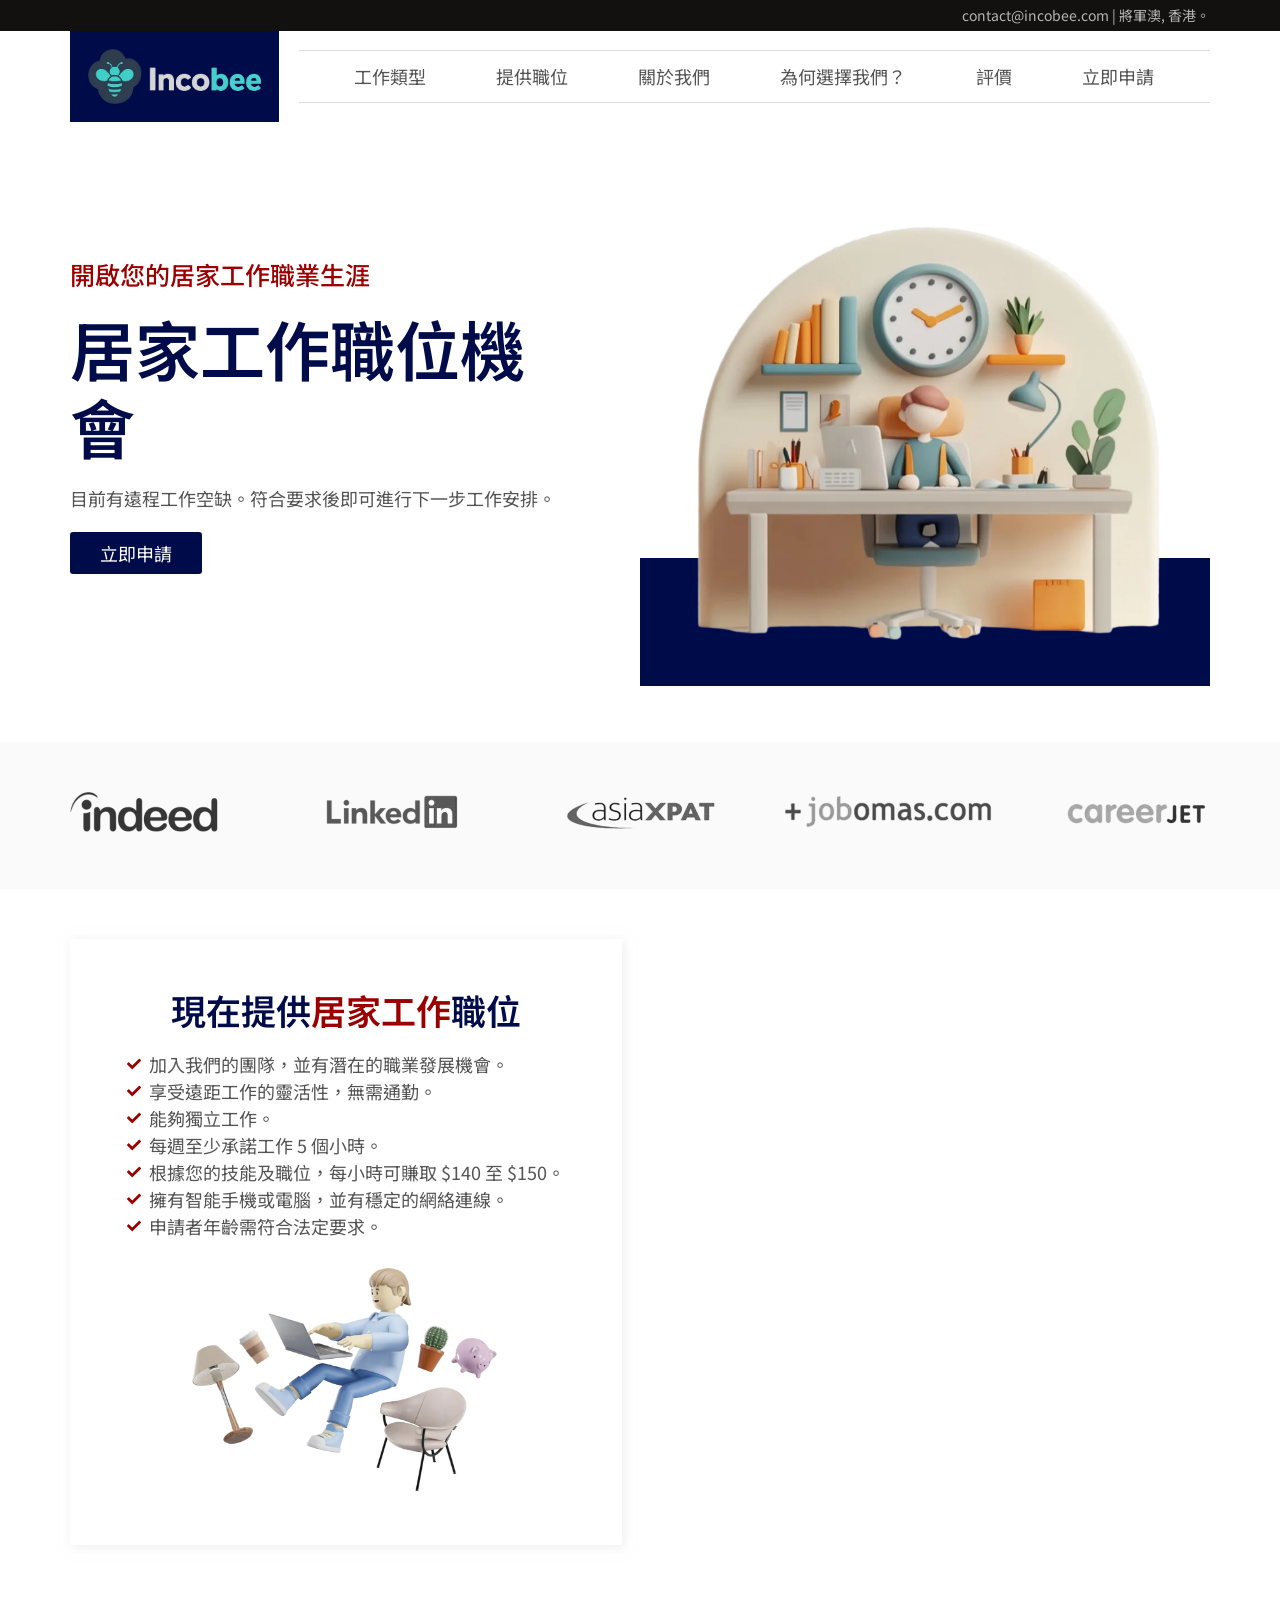
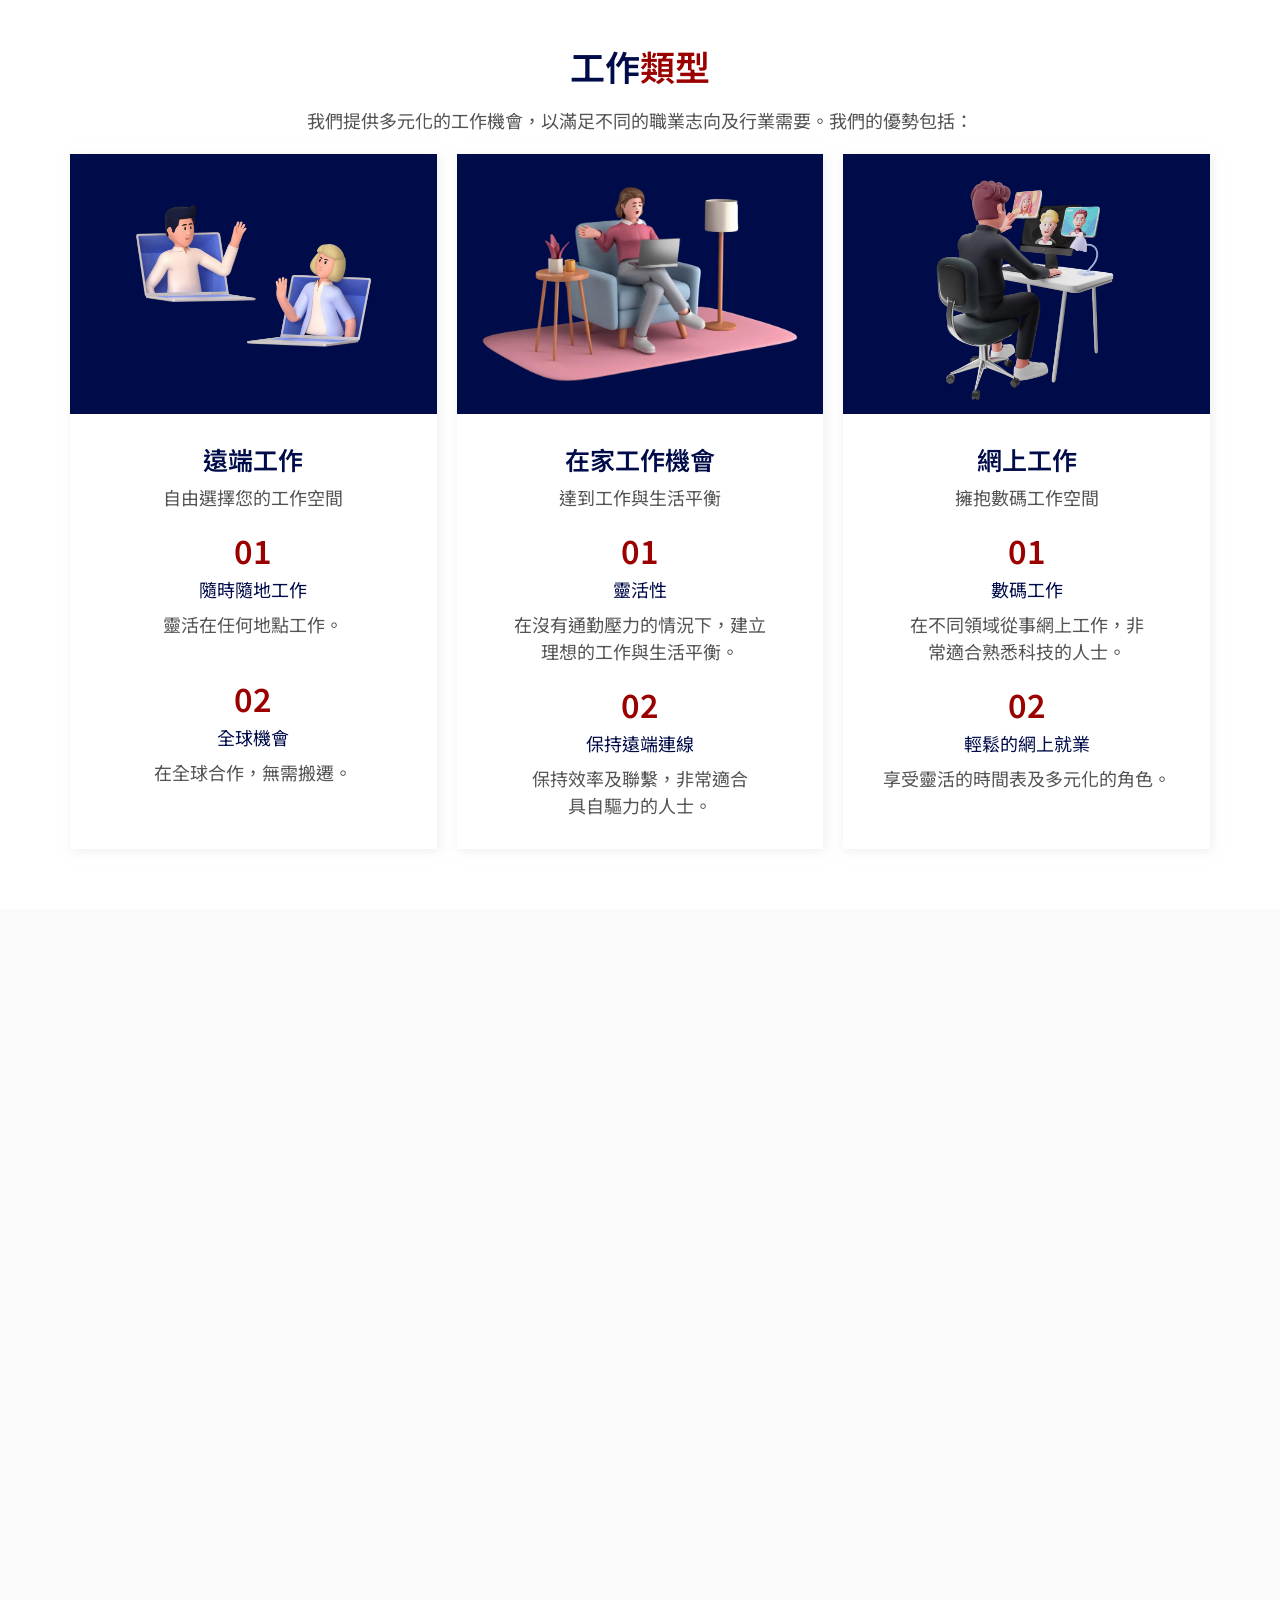
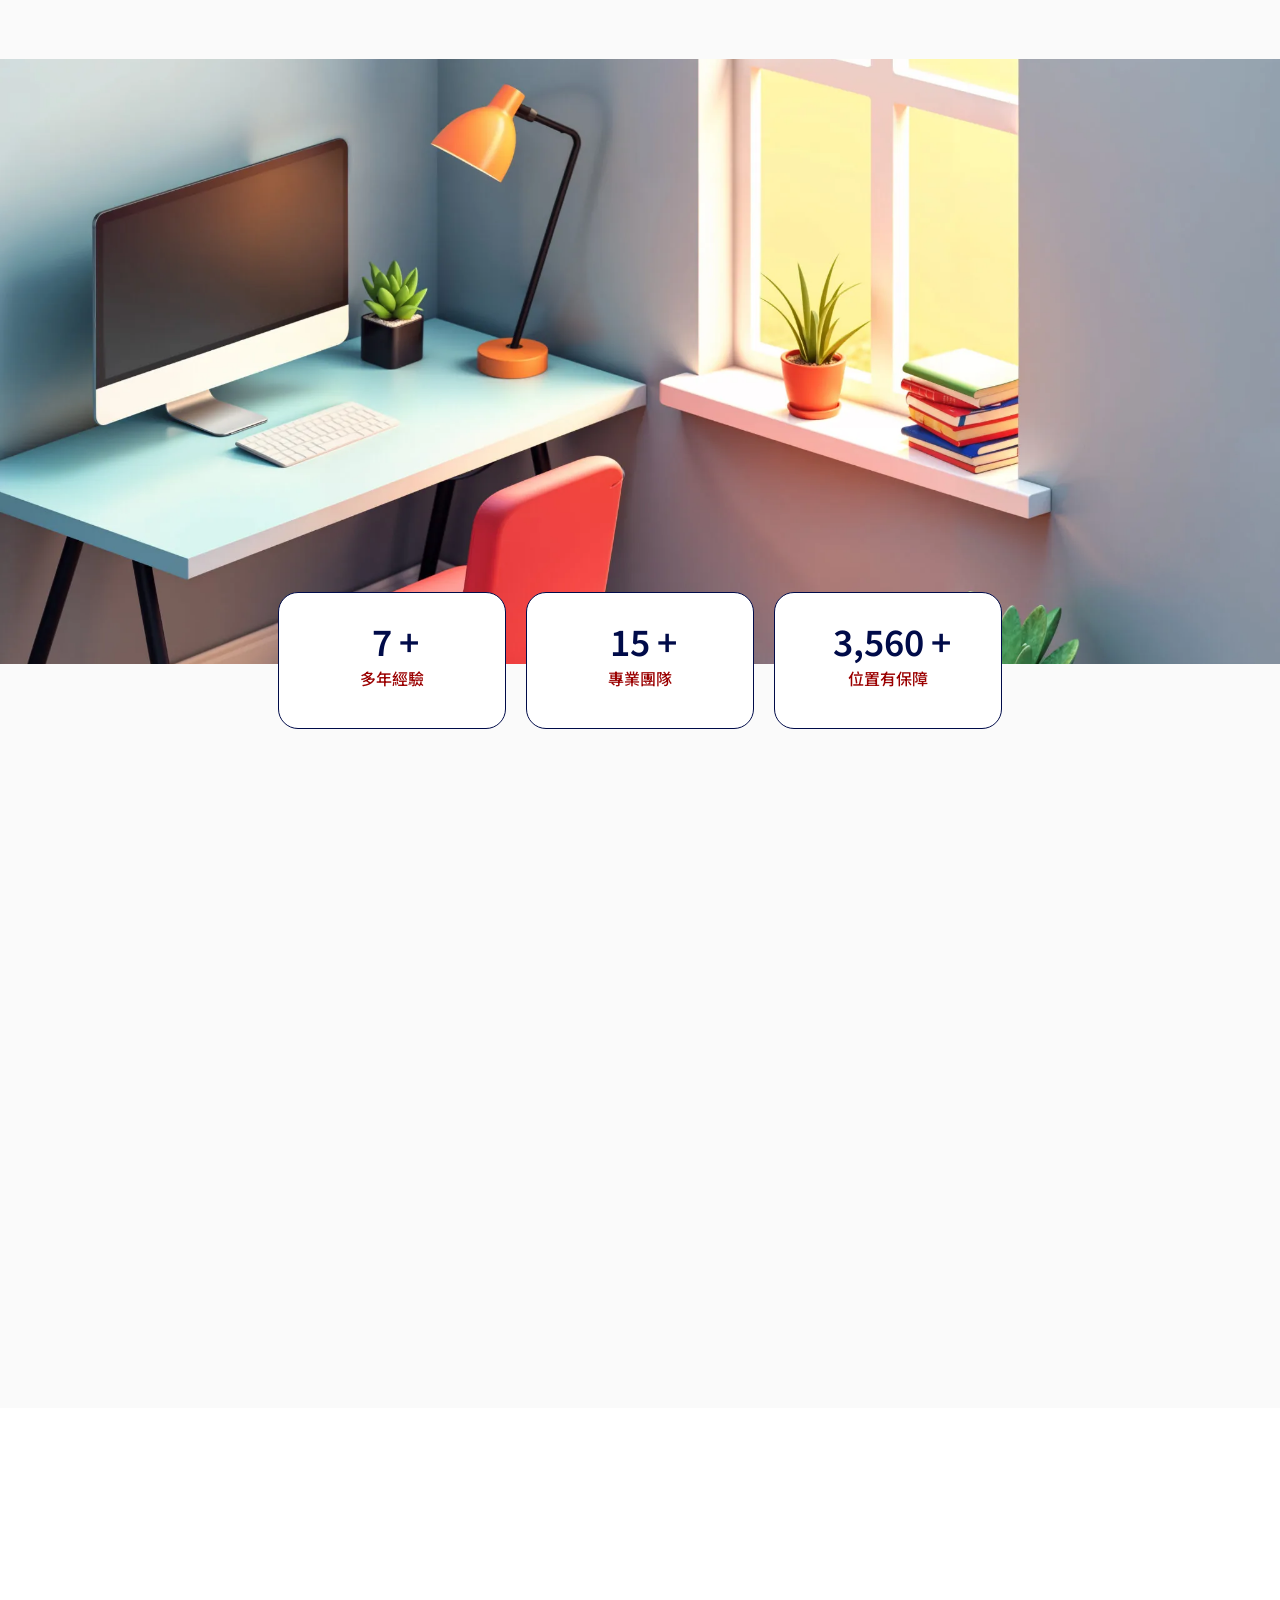
==== commit bda893c9: "Add 金融數據專員 spotlight featured job; move 虛擬助理 to grid Co-authored-by: WeiYan-cdd <weiyansoon-pixel@us" ====
--- a/index.html
+++ b/index.html
@@ -505,23 +505,24 @@
 							</div>
 						</div>
 						<div class="job-board__featured-track">
-							<article class="job-featured" data-job-categories="remote flexible">
+							<article class="job-featured job-featured--spotlight" data-job-categories="remote flexible">
 								<div class="job-featured__media">
-									<img loading="lazy" decoding="async" width="799" height="1024" src="wp-content/uploads/2025/03/3d-illustration-cartoon-character-businessman-wearing-glasses-working-desktop-computer-desk-office-e1742268964438-799x1024.webp" alt="虛擬助理">
-									<span class="job-featured__badge">熱門職位</span>
+									<img loading="lazy" decoding="async" width="800" height="534" src="wp-content/uploads/2025/03/3d-business-woman-executive-pose-sitting-with-laptop-thinking-about-idea-isolated.webp" alt="金融數據專員">
+									<span class="job-featured__badge job-featured__badge--premium">高薪職位</span>
 								</div>
 								<div class="job-featured__body">
-									<h3 class="job-featured__title">虛擬助理</h3>
-									<p class="job-featured__desc">協助處理行政任務，例如安排會議、管理電郵、整理資料及輸入數據，適合希望在香港穩定發展遙距行政工作的求職者。</p>
+									<h3 class="job-featured__title">金融數據專員</h3>
+									<p class="job-featured__desc">協助整理金融報表、市場數據及交易紀錄，支援投資及風控團隊作出準確決策，適合具金融或數據處理背景的香港求職者。</p>
 									<ul class="job-featured__skills">
-										<li>組織能力</li>
-										<li>基本電腦技能</li>
-										<li>良好的溝通能力</li>
+										<li>Excel／財務數據處理</li>
+										<li>細心及責任感</li>
+										<li>基本金融知識</li>
 									</ul>
 									<div class="job-featured__meta">
 										<span class="job-tag">遙距工作</span>
 										<span class="job-tag">彈性工時</span>
-										<span class="job-pay">$140–$150/小時</span>
+										<span class="job-tag job-tag--accent">即時招聘</span>
+										<span class="job-pay">$170–$230/小時</span>
 									</div>
 									<div class="elementor-button-wrapper">
 										<a class="elementor-button elementor-button-link elementor-size-sm" href="/#apply">
@@ -613,6 +614,27 @@
 							<ul class="job-card__skills">
 								<li>客戶服務經驗</li>
 								<li>粵語及英語溝通</li>
+							</ul>
+							<a class="job-card__link" href="/#apply">立即申請 →</a>
+						</article>
+
+						<article class="job-card job-card--highlight" data-job-categories="remote flexible">
+							<div class="job-card__head">
+								<div class="job-card__title-row">
+									<h4 class="job-card__title">虛擬助理</h4>
+									<span class="job-card__badge">熱門職位</span>
+								</div>
+								<div class="job-card__meta">
+									<span class="job-tag">遙距工作</span>
+									<span class="job-tag">彈性工時</span>
+									<span class="job-pay">$140–$150/小時</span>
+								</div>
+							</div>
+							<p class="job-card__desc">協助處理行政任務，例如安排會議、管理電郵、整理資料及輸入數據，適合希望在香港穩定發展遙距行政工作的求職者。</p>
+							<ul class="job-card__skills">
+								<li>組織能力</li>
+								<li>基本電腦技能</li>
+								<li>良好的溝通能力</li>
 							</ul>
 							<a class="job-card__link" href="/#apply">立即申請 →</a>
 						</article>
--- a/assets/jobs-board.css
+++ b/assets/jobs-board.css
@@ -135,6 +135,33 @@
 	border-radius: 999px;
 }
 
+#job .job-featured__badge--premium {
+	background: #1a2a4a;
+	color: #c9a227;
+	border: 1px solid #c9a227;
+}
+
+#job .job-featured--spotlight {
+	border: 2px solid #d4a0a0;
+	background: linear-gradient(135deg, #fff9f9 0%, #ffffff 50%, #f8faff 100%);
+	box-shadow: 0 12px 40px rgba(155, 0, 0, 0.12);
+	transition: transform 0.2s ease, box-shadow 0.2s ease;
+}
+
+#job .job-featured--spotlight .job-pay {
+	background: #e8eeff;
+	color: #1a3a7a;
+	font-size: 13px;
+	padding: 6px 12px;
+}
+
+@media (hover: hover) and (pointer: fine) {
+	#job .job-featured--spotlight:hover {
+		transform: translateY(-2px);
+		box-shadow: 0 16px 48px rgba(155, 0, 0, 0.16);
+	}
+}
+
 #job .job-featured__title {
 	margin: 0 0 8px;
 	font-size: 24px;
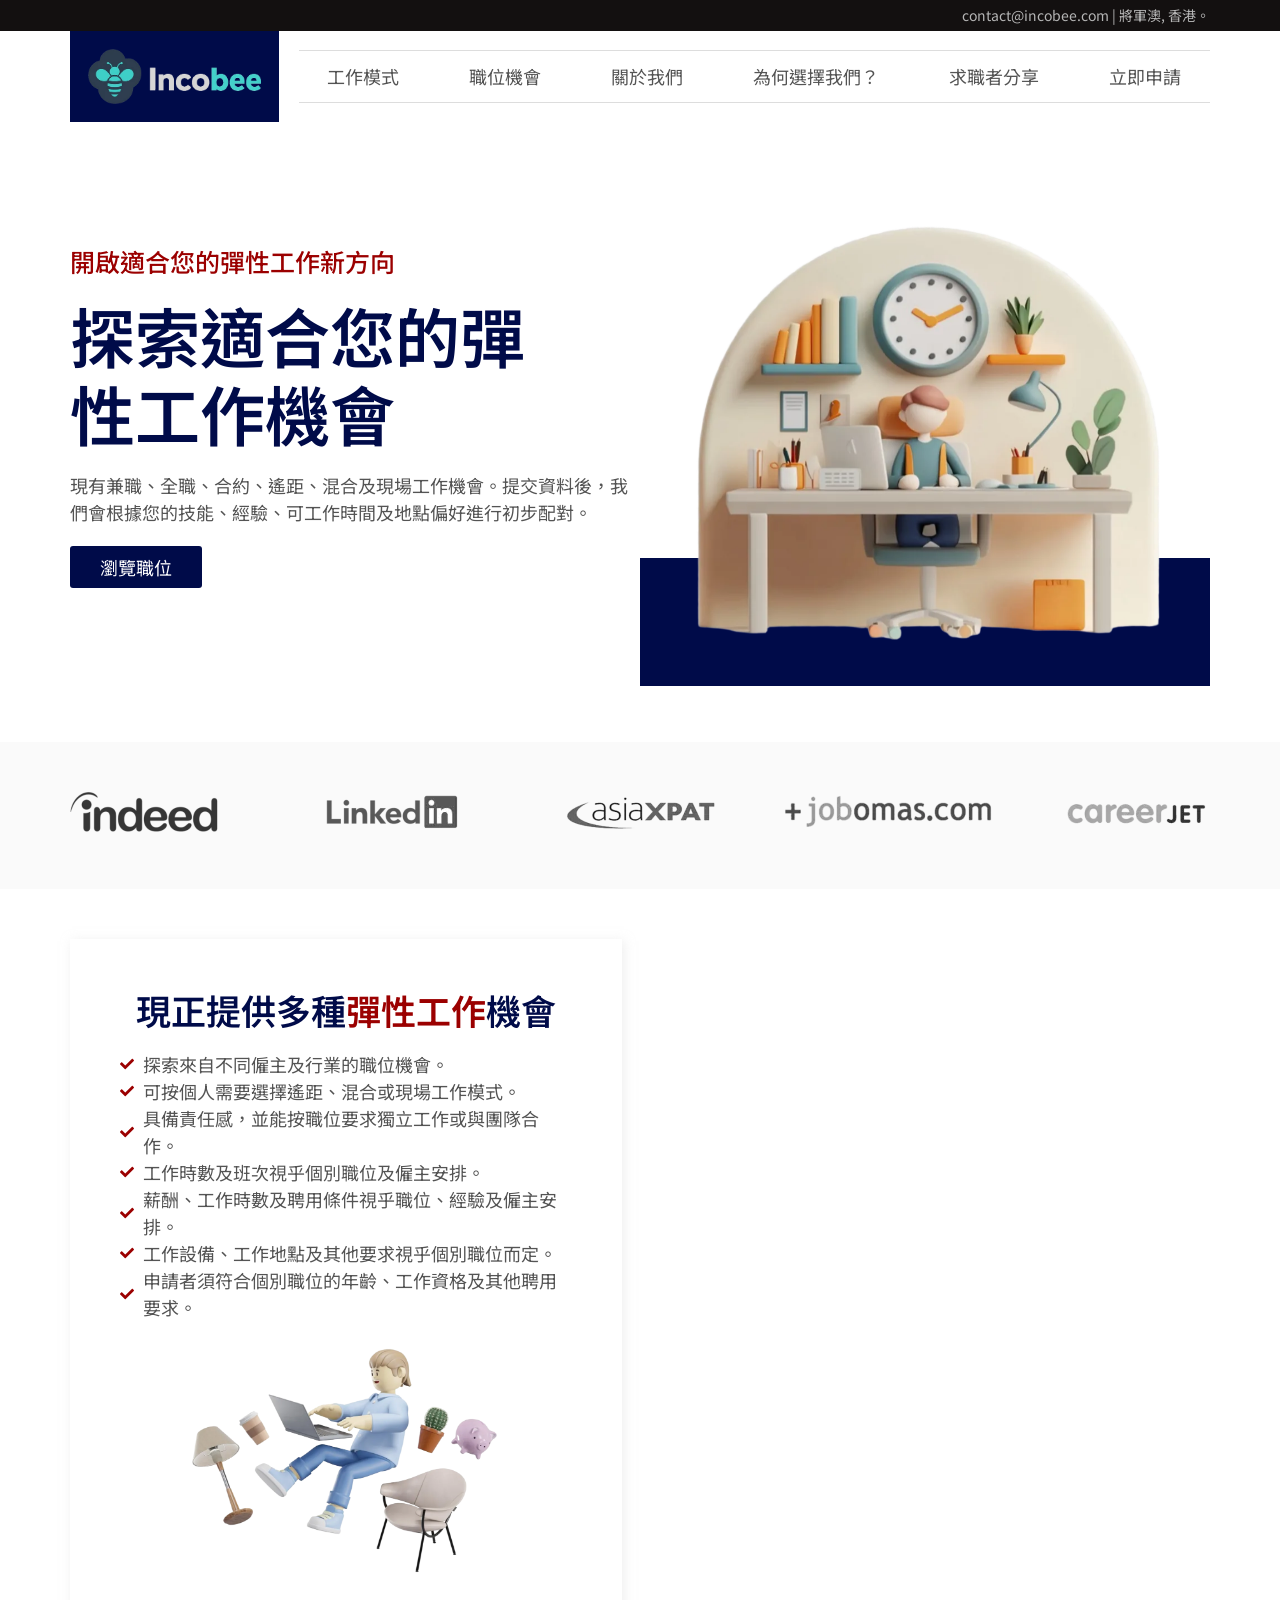
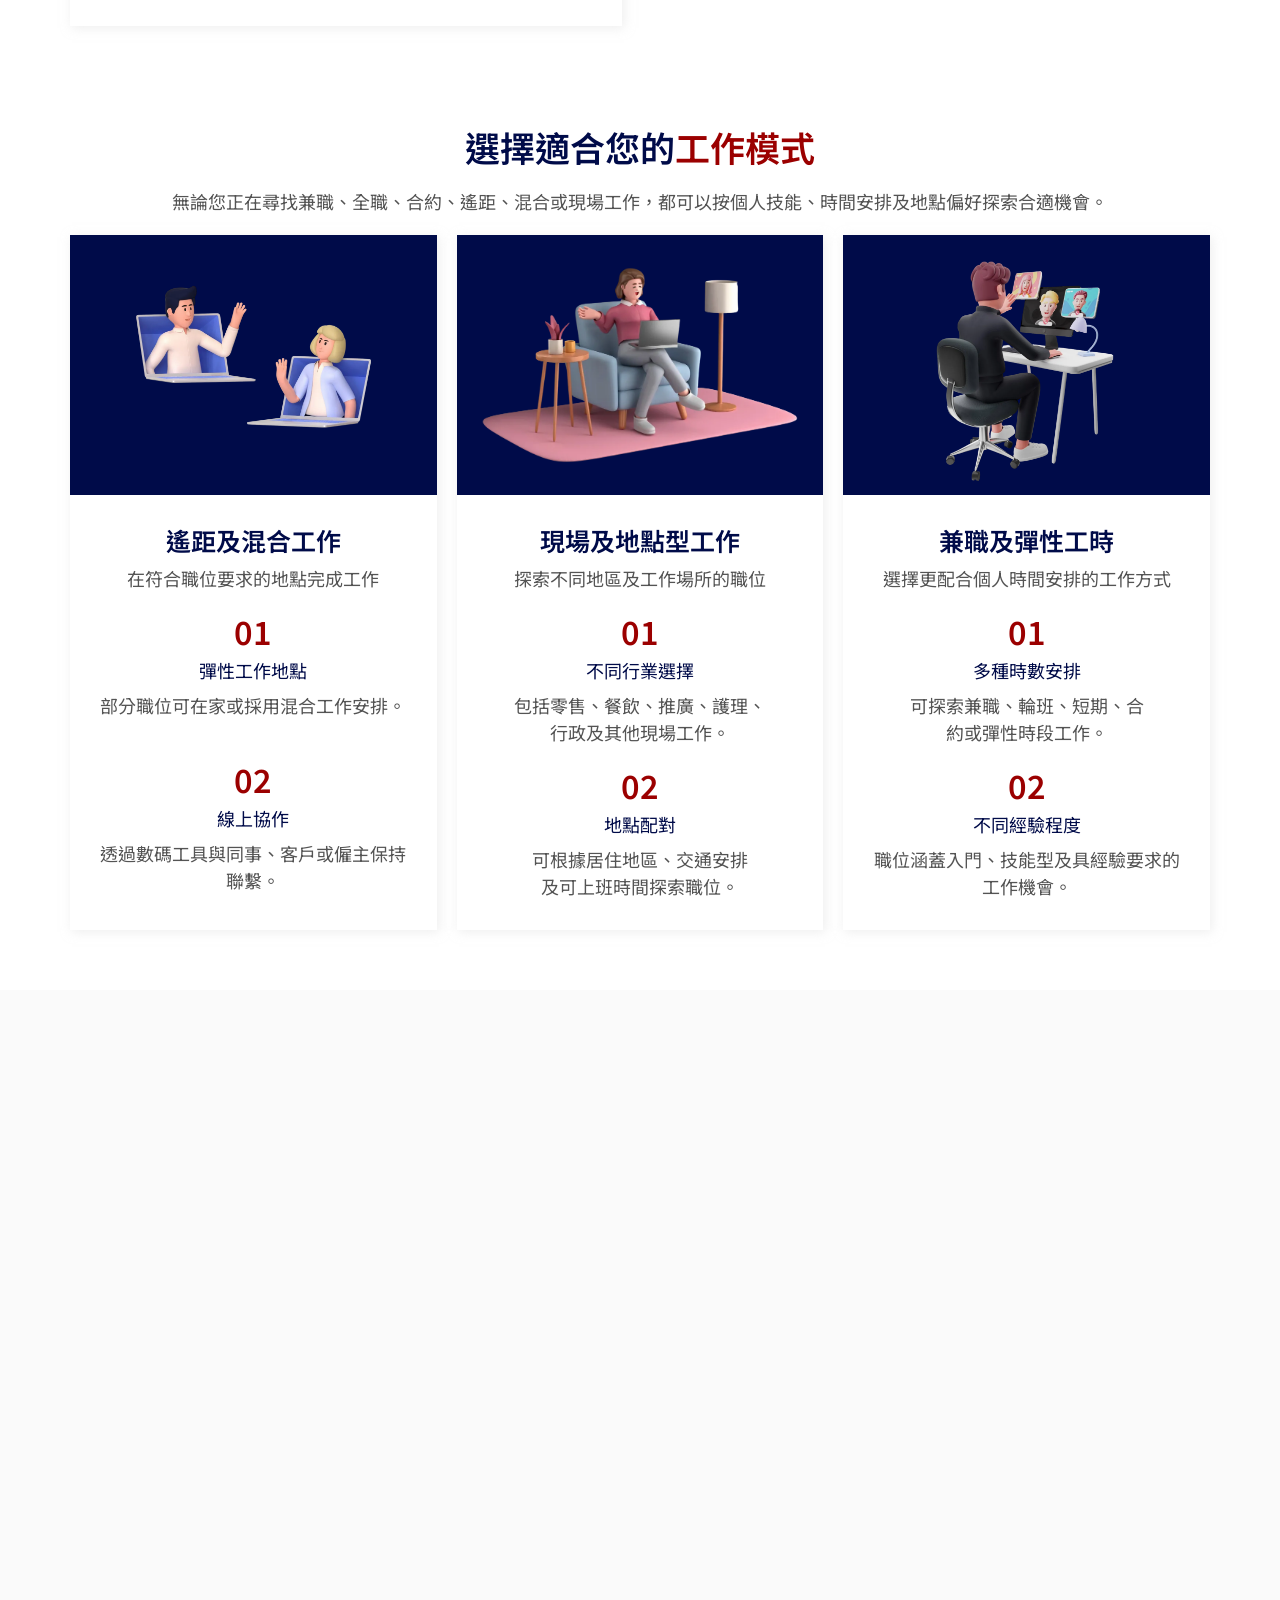
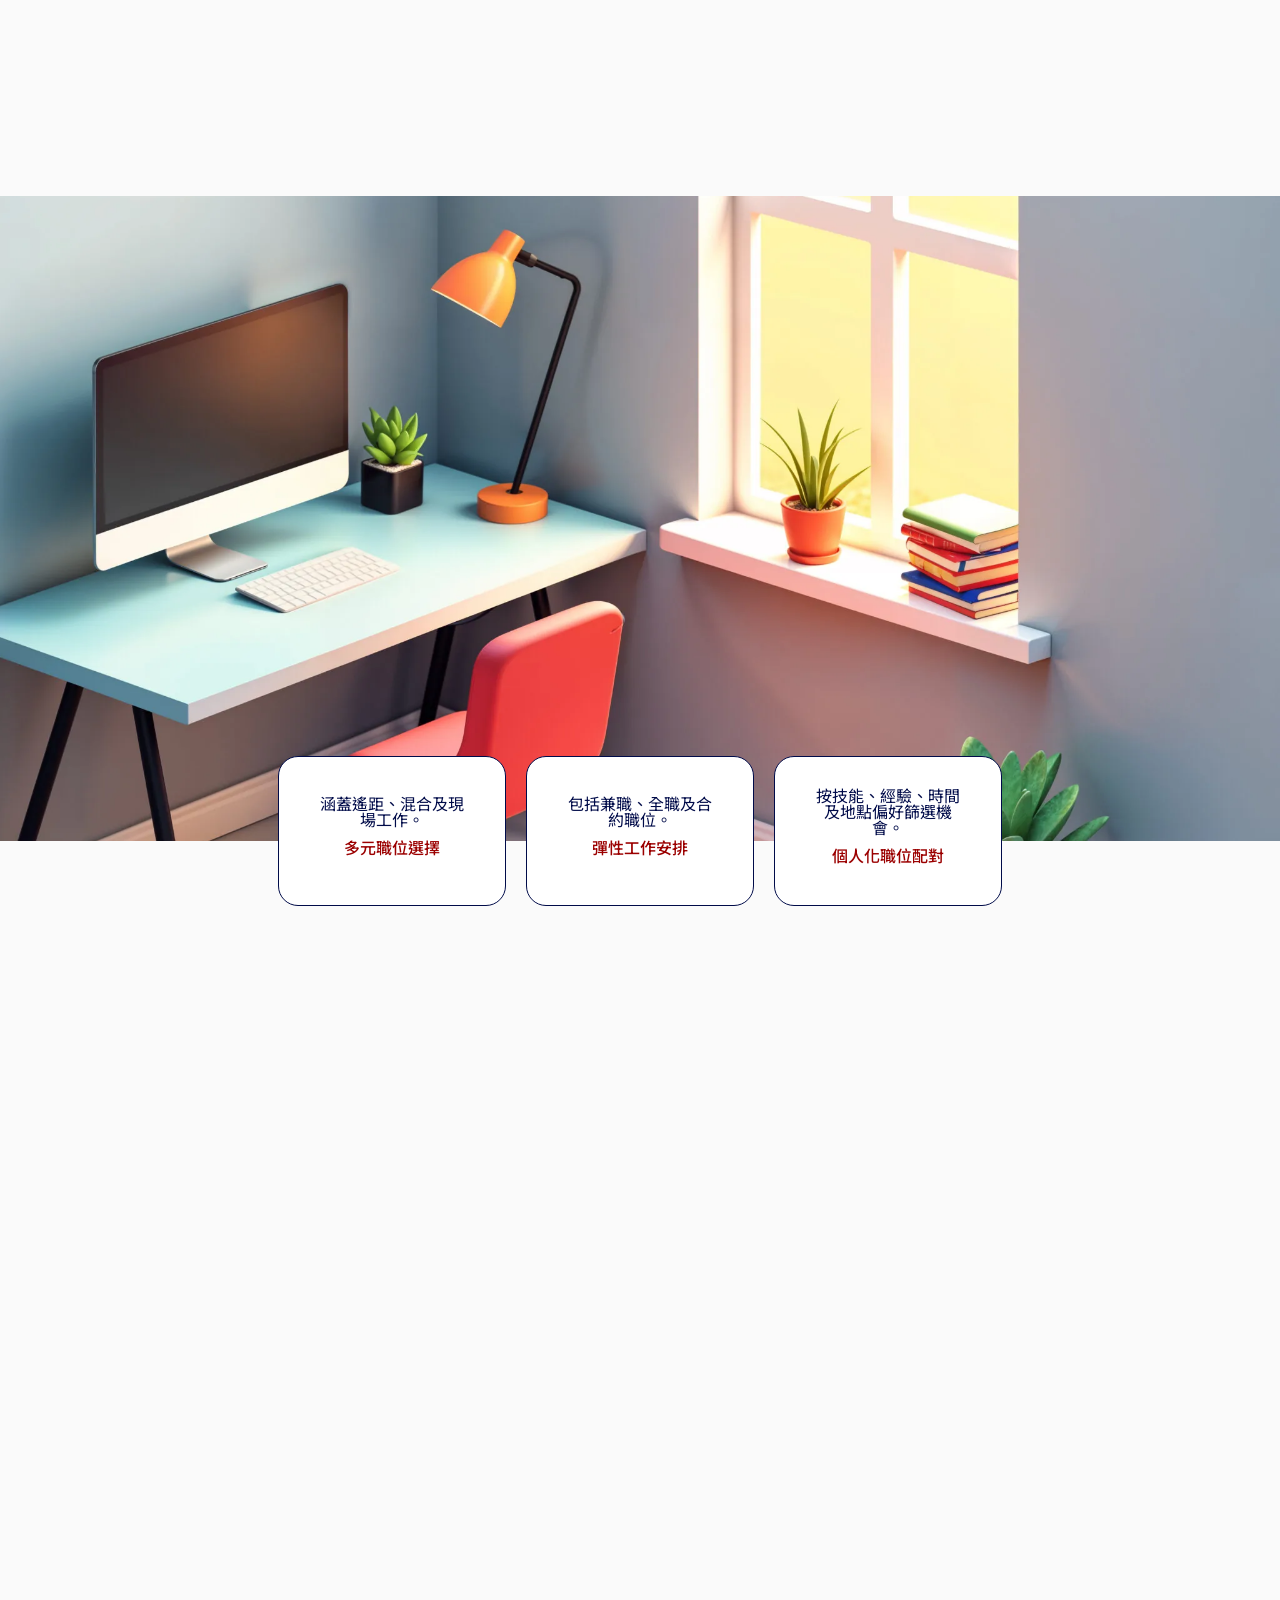
==== commit ef4e8e23: "Reposition platform: update all Chinese copy for broader flexible job platform - Navigation: 工作類型→工作" ====
--- a/index.html
+++ b/index.html
@@ -180,12 +180,12 @@
 				<div class="elementor-element elementor-element-1617d8d elementor-nav-menu__align-center elementor-nav-menu--stretch elementor-widget-mobile_extra__width-initial elementor-widget-tablet__width-initial elementor-nav-menu--dropdown-tablet elementor-nav-menu__text-align-aside elementor-nav-menu--toggle elementor-nav-menu--burger elementor-widget elementor-widget-nav-menu" data-id="1617d8d" data-element_type="widget" data-settings="{&quot;full_width&quot;:&quot;stretch&quot;,&quot;layout&quot;:&quot;horizontal&quot;,&quot;submenu_icon&quot;:{&quot;value&quot;:&quot;&lt;svg class=\&quot;e-font-icon-svg e-fas-caret-down\&quot; viewBox=\&quot;0 0 320 512\&quot; xmlns=\&quot;http:\/\/www.w3.org\/2000\/svg\&quot;&gt;&lt;path d=\&quot;M31.3 192h257.3c17.8 0 26.7 21.5 14.1 34.1L174.1 354.8c-7.8 7.8-20.5 7.8-28.3 0L17.2 226.1C4.6 213.5 13.5 192 31.3 192z\&quot;&gt;&lt;\/path&gt;&lt;\/svg&gt;&quot;,&quot;library&quot;:&quot;fa-solid&quot;},&quot;toggle&quot;:&quot;burger&quot;}" data-widget_type="nav-menu.default">
 				<div class="elementor-widget-container">
 								<nav aria-label="Menu" class="elementor-nav-menu--main elementor-nav-menu__container elementor-nav-menu--layout-horizontal e--pointer-none">
-				<ul id="menu-1-1617d8d" class="elementor-nav-menu"><li class="menu-item menu-item-type-custom menu-item-object-custom menu-item-44"><a href="/#type" class="elementor-item elementor-item-anchor">工作類型</a></li><li class="menu-item menu-item-type-custom menu-item-object-custom menu-item-45"><a href="/#job" class="elementor-item elementor-item-anchor">提供職位</a></li><li class="menu-item menu-item-type-custom menu-item-object-custom menu-item-42"><a href="/#about" class="elementor-item elementor-item-anchor">關於我們</a></li><li class="menu-item menu-item-type-custom menu-item-object-custom menu-item-43"><a href="/#why" class="elementor-item elementor-item-anchor">為何選擇我們？</a></li><li class="menu-item menu-item-type-custom menu-item-object-custom menu-item-46"><a href="/#comment" class="elementor-item elementor-item-anchor">評價</a></li><li class="menu-item menu-item-type-custom menu-item-object-custom menu-item-47"><a href="/#apply" class="elementor-item elementor-item-anchor">立即申請</a></li></ul>			</nav>
+				<ul id="menu-1-1617d8d" class="elementor-nav-menu"><li class="menu-item menu-item-type-custom menu-item-object-custom menu-item-44"><a href="/#type" class="elementor-item elementor-item-anchor">工作模式</a></li><li class="menu-item menu-item-type-custom menu-item-object-custom menu-item-45"><a href="/#job" class="elementor-item elementor-item-anchor">職位機會</a></li><li class="menu-item menu-item-type-custom menu-item-object-custom menu-item-42"><a href="/#about" class="elementor-item elementor-item-anchor">關於我們</a></li><li class="menu-item menu-item-type-custom menu-item-object-custom menu-item-43"><a href="/#why" class="elementor-item elementor-item-anchor">為何選擇我們？</a></li><li class="menu-item menu-item-type-custom menu-item-object-custom menu-item-46"><a href="/#comment" class="elementor-item elementor-item-anchor">求職者分享</a></li><li class="menu-item menu-item-type-custom menu-item-object-custom menu-item-47"><a href="/#apply" class="elementor-item elementor-item-anchor">立即申請</a></li></ul>			</nav>
 					<div class="elementor-menu-toggle" role="button" tabindex="0" aria-label="Menu Toggle" aria-expanded="false">
 			<svg aria-hidden="true" role="presentation" class="elementor-menu-toggle__icon--open e-font-icon-svg e-eicon-menu-bar" viewbox="0 0 1000 1000" xmlns="http://www.w3.org/2000/svg"><path d="M104 333H896C929 333 958 304 958 271S929 208 896 208H104C71 208 42 237 42 271S71 333 104 333ZM104 583H896C929 583 958 554 958 521S929 458 896 458H104C71 458 42 487 42 521S71 583 104 583ZM104 833H896C929 833 958 804 958 771S929 708 896 708H104C71 708 42 737 42 771S71 833 104 833Z"></path></svg><svg aria-hidden="true" role="presentation" class="elementor-menu-toggle__icon--close e-font-icon-svg e-eicon-close" viewbox="0 0 1000 1000" xmlns="http://www.w3.org/2000/svg"><path d="M742 167L500 408 258 167C246 154 233 150 217 150 196 150 179 158 167 167 154 179 150 196 150 212 150 229 154 242 171 254L408 500 167 742C138 771 138 800 167 829 196 858 225 858 254 829L496 587 738 829C750 842 767 846 783 846 800 846 817 842 829 829 842 817 846 804 846 783 846 767 842 750 829 737L588 500 833 258C863 229 863 200 833 171 804 137 775 137 742 167Z"></path></svg>			<span class="elementor-screen-only">Menu</span>
 		</div>
 					<nav class="elementor-nav-menu--dropdown elementor-nav-menu__container" aria-hidden="true">
-				<ul id="menu-2-1617d8d" class="elementor-nav-menu"><li class="menu-item menu-item-type-custom menu-item-object-custom menu-item-44"><a href="/#type" class="elementor-item elementor-item-anchor" tabindex="-1">工作類型</a></li><li class="menu-item menu-item-type-custom menu-item-object-custom menu-item-45"><a href="/#job" class="elementor-item elementor-item-anchor" tabindex="-1">提供職位</a></li><li class="menu-item menu-item-type-custom menu-item-object-custom menu-item-42"><a href="/#about" class="elementor-item elementor-item-anchor" tabindex="-1">關於我們</a></li><li class="menu-item menu-item-type-custom menu-item-object-custom menu-item-43"><a href="/#why" class="elementor-item elementor-item-anchor" tabindex="-1">為何選擇我們？</a></li><li class="menu-item menu-item-type-custom menu-item-object-custom menu-item-46"><a href="/#comment" class="elementor-item elementor-item-anchor" tabindex="-1">評價</a></li><li class="menu-item menu-item-type-custom menu-item-object-custom menu-item-47"><a href="/#apply" class="elementor-item elementor-item-anchor" tabindex="-1">立即申請</a></li></ul>			</nav>
+				<ul id="menu-2-1617d8d" class="elementor-nav-menu"><li class="menu-item menu-item-type-custom menu-item-object-custom menu-item-44"><a href="/#type" class="elementor-item elementor-item-anchor" tabindex="-1">工作模式</a></li><li class="menu-item menu-item-type-custom menu-item-object-custom menu-item-45"><a href="/#job" class="elementor-item elementor-item-anchor" tabindex="-1">職位機會</a></li><li class="menu-item menu-item-type-custom menu-item-object-custom menu-item-42"><a href="/#about" class="elementor-item elementor-item-anchor" tabindex="-1">關於我們</a></li><li class="menu-item menu-item-type-custom menu-item-object-custom menu-item-43"><a href="/#why" class="elementor-item elementor-item-anchor" tabindex="-1">為何選擇我們？</a></li><li class="menu-item menu-item-type-custom menu-item-object-custom menu-item-46"><a href="/#comment" class="elementor-item elementor-item-anchor" tabindex="-1">求職者分享</a></li><li class="menu-item menu-item-type-custom menu-item-object-custom menu-item-47"><a href="/#apply" class="elementor-item elementor-item-anchor" tabindex="-1">立即申請</a></li></ul>			</nav>
 						</div>
 				</div>
 				</div>
@@ -198,22 +198,22 @@
 		<div class="elementor-element elementor-element-ea3485e e-con-full e-flex e-con e-child" data-id="ea3485e" data-element_type="container">
 				<div class="elementor-element elementor-element-c3cb119 animated-slow elementor-widget elementor-widget-heading" data-id="c3cb119" data-element_type="widget" data-settings="{&quot;_animation&quot;:&quot;fadeInLeft&quot;}" data-widget_type="heading.default">
 				<div class="elementor-widget-container">
-					<h2 class="elementor-heading-title elementor-size-default">開啟您的居家工作職業生涯</h2>				</div>
+					<h2 class="elementor-heading-title elementor-size-default">開啟適合您的彈性工作新方向</h2>				</div>
 				</div>
 				<div class="elementor-element elementor-element-24b8a26 elementor-widget__width-initial elementor-widget-mobile_extra__width-initial animated-slow elementor-widget elementor-widget-heading" data-id="24b8a26" data-element_type="widget" data-settings="{&quot;_animation&quot;:&quot;fadeIn&quot;,&quot;_animation_delay&quot;:400}" data-widget_type="heading.default">
 				<div class="elementor-widget-container">
-					<h2 class="elementor-heading-title elementor-size-default">居家工作職位機會</h2>				</div>
+					<h2 class="elementor-heading-title elementor-size-default">探索適合您的彈性工作機會</h2>				</div>
 				</div>
 				<div class="elementor-element elementor-element-ce02a39 elementor-widget-tablet_extra__width-initial elementor-widget-mobile_extra__width-inherit elementor-widget-mobile__width-initial animated-slow elementor-widget elementor-widget-text-editor" data-id="ce02a39" data-element_type="widget" data-settings="{&quot;_animation&quot;:&quot;fadeInLeft&quot;,&quot;_animation_delay&quot;:200}" data-widget_type="text-editor.default">
 				<div class="elementor-widget-container">
-									目前有遠程工作空缺。符合要求後即可進行下一步工作安排。								</div>
+									現有兼職、全職、合約、遙距、混合及現場工作機會。提交資料後，我們會根據您的技能、經驗、可工作時間及地點偏好進行初步配對。								</div>
 				</div>
 				<div class="elementor-element elementor-element-397d33c elementor-mobile_extra-align-center animated-slow elementor-widget elementor-widget-button" data-id="397d33c" data-element_type="widget" data-settings="{&quot;_animation&quot;:&quot;fadeInUp&quot;,&quot;_animation_delay&quot;:800}" data-widget_type="button.default">
 				<div class="elementor-widget-container">
 									<div class="elementor-button-wrapper">
 					<a class="elementor-button elementor-button-link elementor-size-sm" href="/#apply">
 						<span class="elementor-button-content-wrapper">
-									<span class="elementor-button-text">立即申請</span>
+									<span class="elementor-button-text">瀏覽職位</span>
 					</span>
 					</a>
 				</div>
@@ -262,7 +262,7 @@
 		<div class="elementor-element elementor-element-73900f9 e-con-full e-flex e-con e-child" data-id="73900f9" data-element_type="container" data-settings="{&quot;background_background&quot;:&quot;classic&quot;}">
 				<div class="elementor-element elementor-element-b4a4fe3 elementor-widget-mobile__width-initial animated-slow elementor-widget elementor-widget-heading" data-id="b4a4fe3" data-element_type="widget" data-settings="{&quot;_animation&quot;:&quot;fadeInUp&quot;}" data-widget_type="heading.default">
 				<div class="elementor-widget-container">
-					<h2 class="elementor-heading-title elementor-size-default">現在提供<span style="color:#9B0000">居家工作</span>職位</h2>				</div>
+					<h2 class="elementor-heading-title elementor-size-default">現正提供多種<span style="color:#9B0000">彈性工作</span>機會</h2>				</div>
 				</div>
 				<div class="elementor-element elementor-element-8073b10 animated-slow elementor-icon-list--layout-traditional elementor-list-item-link-full_width elementor-widget elementor-widget-icon-list" data-id="8073b10" data-element_type="widget" data-settings="{&quot;_animation&quot;:&quot;fadeIn&quot;,&quot;_animation_delay&quot;:400}" data-widget_type="icon-list.default">
 				<div class="elementor-widget-container">
@@ -270,37 +270,37 @@
 							<li class="elementor-icon-list-item">
 											<span class="elementor-icon-list-icon">
 							<svg aria-hidden="true" class="e-font-icon-svg e-fas-check" viewbox="0 0 512 512" xmlns="http://www.w3.org/2000/svg"><path d="M173.898 439.404l-166.4-166.4c-9.997-9.997-9.997-26.206 0-36.204l36.203-36.204c9.997-9.998 26.207-9.998 36.204 0L192 312.69 432.095 72.596c9.997-9.997 26.207-9.997 36.204 0l36.203 36.204c9.997 9.997 9.997 26.206 0 36.204l-294.4 294.401c-9.998 9.997-26.207 9.997-36.204-.001z"></path></svg>						</span>
-										<span class="elementor-icon-list-text">加入我們的團隊，並有潛在的職業發展機會。</span>
+										<span class="elementor-icon-list-text">探索來自不同僱主及行業的職位機會。</span>
 									</li>
 								<li class="elementor-icon-list-item">
 											<span class="elementor-icon-list-icon">
 							<svg aria-hidden="true" class="e-font-icon-svg e-fas-check" viewbox="0 0 512 512" xmlns="http://www.w3.org/2000/svg"><path d="M173.898 439.404l-166.4-166.4c-9.997-9.997-9.997-26.206 0-36.204l36.203-36.204c9.997-9.998 26.207-9.998 36.204 0L192 312.69 432.095 72.596c9.997-9.997 26.207-9.997 36.204 0l36.203 36.204c9.997 9.997 9.997 26.206 0 36.204l-294.4 294.401c-9.998 9.997-26.207 9.997-36.204-.001z"></path></svg>						</span>
-										<span class="elementor-icon-list-text">享受遠距工作的靈活性，無需通勤。 </span>
+										<span class="elementor-icon-list-text">可按個人需要選擇遙距、混合或現場工作模式。</span>
 									</li>
 								<li class="elementor-icon-list-item">
 											<span class="elementor-icon-list-icon">
 							<svg aria-hidden="true" class="e-font-icon-svg e-fas-check" viewbox="0 0 512 512" xmlns="http://www.w3.org/2000/svg"><path d="M173.898 439.404l-166.4-166.4c-9.997-9.997-9.997-26.206 0-36.204l36.203-36.204c9.997-9.998 26.207-9.998 36.204 0L192 312.69 432.095 72.596c9.997-9.997 26.207-9.997 36.204 0l36.203 36.204c9.997 9.997 9.997 26.206 0 36.204l-294.4 294.401c-9.998 9.997-26.207 9.997-36.204-.001z"></path></svg>						</span>
-										<span class="elementor-icon-list-text">能夠獨立工作。</span>
+										<span class="elementor-icon-list-text">具備責任感，並能按職位要求獨立工作或與團隊合作。</span>
 									</li>
 								<li class="elementor-icon-list-item">
 											<span class="elementor-icon-list-icon">
 							<svg aria-hidden="true" class="e-font-icon-svg e-fas-check" viewbox="0 0 512 512" xmlns="http://www.w3.org/2000/svg"><path d="M173.898 439.404l-166.4-166.4c-9.997-9.997-9.997-26.206 0-36.204l36.203-36.204c9.997-9.998 26.207-9.998 36.204 0L192 312.69 432.095 72.596c9.997-9.997 26.207-9.997 36.204 0l36.203 36.204c9.997 9.997 9.997 26.206 0 36.204l-294.4 294.401c-9.998 9.997-26.207 9.997-36.204-.001z"></path></svg>						</span>
-										<span class="elementor-icon-list-text">每週至少承諾工作 5 個小時。</span>
+										<span class="elementor-icon-list-text">工作時數及班次視乎個別職位及僱主安排。</span>
 									</li>
 								<li class="elementor-icon-list-item">
 											<span class="elementor-icon-list-icon">
 							<svg aria-hidden="true" class="e-font-icon-svg e-fas-check" viewbox="0 0 512 512" xmlns="http://www.w3.org/2000/svg"><path d="M173.898 439.404l-166.4-166.4c-9.997-9.997-9.997-26.206 0-36.204l36.203-36.204c9.997-9.998 26.207-9.998 36.204 0L192 312.69 432.095 72.596c9.997-9.997 26.207-9.997 36.204 0l36.203 36.204c9.997 9.997 9.997 26.206 0 36.204l-294.4 294.401c-9.998 9.997-26.207 9.997-36.204-.001z"></path></svg>						</span>
-										<span class="elementor-icon-list-text">根據您的技能及職位，每小時可賺取 $140 至 $150。</span>
+										<span class="elementor-icon-list-text">薪酬、工作時數及聘用條件視乎職位、經驗及僱主安排。</span>
 									</li>
 								<li class="elementor-icon-list-item">
 											<span class="elementor-icon-list-icon">
 							<svg aria-hidden="true" class="e-font-icon-svg e-fas-check" viewbox="0 0 512 512" xmlns="http://www.w3.org/2000/svg"><path d="M173.898 439.404l-166.4-166.4c-9.997-9.997-9.997-26.206 0-36.204l36.203-36.204c9.997-9.998 26.207-9.998 36.204 0L192 312.69 432.095 72.596c9.997-9.997 26.207-9.997 36.204 0l36.203 36.204c9.997 9.997 9.997 26.206 0 36.204l-294.4 294.401c-9.998 9.997-26.207 9.997-36.204-.001z"></path></svg>						</span>
-										<span class="elementor-icon-list-text">擁有智能手機或電腦，並有穩定的網絡連線。</span>
+										<span class="elementor-icon-list-text">工作設備、工作地點及其他要求視乎個別職位而定。</span>
 									</li>
 								<li class="elementor-icon-list-item">
 											<span class="elementor-icon-list-icon">
 							<svg aria-hidden="true" class="e-font-icon-svg e-fas-check" viewbox="0 0 512 512" xmlns="http://www.w3.org/2000/svg"><path d="M173.898 439.404l-166.4-166.4c-9.997-9.997-9.997-26.206 0-36.204l36.203-36.204c9.997-9.998 26.207-9.998 36.204 0L192 312.69 432.095 72.596c9.997-9.997 26.207-9.997 36.204 0l36.203 36.204c9.997 9.997 9.997 26.206 0 36.204l-294.4 294.401c-9.998 9.997-26.207 9.997-36.204-.001z"></path></svg>						</span>
-										<span class="elementor-icon-list-text">申請者年齡需符合法定要求。</span>
+										<span class="elementor-icon-list-text">申請者須符合個別職位的年齡、工作資格及其他聘用要求。</span>
 									</li>
 						</ul>
 						</div>
@@ -320,11 +320,11 @@
 		<div class="elementor-element elementor-element-80056aa e-con-full e-flex e-con e-child" data-id="80056aa" data-element_type="container">
 				<div class="elementor-element elementor-element-f59c529 animated-slow elementor-widget elementor-widget-heading" data-id="f59c529" data-element_type="widget" data-settings="{&quot;_animation&quot;:&quot;fadeInUp&quot;}" data-widget_type="heading.default">
 				<div class="elementor-widget-container">
-					<h2 class="elementor-heading-title elementor-size-default">工作<span style="color:#9B0000">類型</span></h2>				</div>
+					<h2 class="elementor-heading-title elementor-size-default">選擇適合您的<span style="color:#9B0000">工作模式</span></h2>				</div>
 				</div>
 				<div class="elementor-element elementor-element-b3e346e animated-slow elementor-widget-mobile_extra__width-initial elementor-widget elementor-widget-text-editor" data-id="b3e346e" data-element_type="widget" data-settings="{&quot;_animation&quot;:&quot;fadeInUp&quot;,&quot;_animation_delay&quot;:400}" data-widget_type="text-editor.default">
 				<div class="elementor-widget-container">
-									<p>我們提供多元化的工作機會，以滿足不同的職業志向及行業需要。我們的優勢包括：</p>								</div>
+									<p>無論您正在尋找兼職、全職、合約、遙距、混合或現場工作，都可以按個人技能、時間安排及地點偏好探索合適機會。</p>								</div>
 				</div>
 				</div>
 		<div class="elementor-element elementor-element-ab7226a e-con-full e-flex e-con e-child" data-id="ab7226a" data-element_type="container">
@@ -339,11 +339,11 @@
 		<div class="elementor-element elementor-element-9f36b00 e-con-full e-flex e-con e-child" data-id="9f36b00" data-element_type="container">
 				<div class="elementor-element elementor-element-75adbf0 elementor-widget elementor-widget-heading" data-id="75adbf0" data-element_type="widget" data-widget_type="heading.default">
 				<div class="elementor-widget-container">
-					<h2 class="elementor-heading-title elementor-size-default">遠端工作</h2>				</div>
+					<h2 class="elementor-heading-title elementor-size-default">遙距及混合工作</h2>				</div>
 				</div>
 				<div class="elementor-element elementor-element-5e2dd7b elementor-widget elementor-widget-text-editor" data-id="5e2dd7b" data-element_type="widget" data-widget_type="text-editor.default">
 				<div class="elementor-widget-container">
-									<p>自由選擇您的工作空間</p>								</div>
+									<p>在符合職位要求的地點完成工作</p>								</div>
 				</div>
 				</div>
 		<div class="elementor-element elementor-element-b7c1e5e e-con-full e-flex e-con e-child" data-id="b7c1e5e" data-element_type="container">
@@ -353,11 +353,11 @@
 				</div>
 				<div class="elementor-element elementor-element-0d258f2 elementor-widget elementor-widget-heading" data-id="0d258f2" data-element_type="widget" data-widget_type="heading.default">
 				<div class="elementor-widget-container">
-					<h2 class="elementor-heading-title elementor-size-default">隨時隨地工作</h2>				</div>
+					<h2 class="elementor-heading-title elementor-size-default">彈性工作地點</h2>				</div>
 				</div>
 				<div class="elementor-element elementor-element-1dd0155 elementor-widget elementor-widget-text-editor" data-id="1dd0155" data-element_type="widget" data-widget_type="text-editor.default">
 				<div class="elementor-widget-container">
-									<p>靈活在任何地點工作。</p>								</div>
+									<p>部分職位可在家或採用混合工作安排。</p>								</div>
 				</div>
 				</div>
 		<div class="elementor-element elementor-element-0558112 e-con-full e-flex e-con e-child" data-id="0558112" data-element_type="container">
@@ -367,11 +367,11 @@
 				</div>
 				<div class="elementor-element elementor-element-9e33435 elementor-widget elementor-widget-heading" data-id="9e33435" data-element_type="widget" data-widget_type="heading.default">
 				<div class="elementor-widget-container">
-					<h2 class="elementor-heading-title elementor-size-default">全球機會</h2>				</div>
+					<h2 class="elementor-heading-title elementor-size-default">線上協作</h2>				</div>
 				</div>
 				<div class="elementor-element elementor-element-083cebe elementor-widget elementor-widget-text-editor" data-id="083cebe" data-element_type="widget" data-widget_type="text-editor.default">
 				<div class="elementor-widget-container">
-									在全球合作，無需搬遷。								</div>
+									透過數碼工具與同事、客戶或僱主保持聯繫。								</div>
 				</div>
 				</div>
 				</div>
@@ -387,11 +387,11 @@
 		<div class="elementor-element elementor-element-2c1067b e-con-full e-flex e-con e-child" data-id="2c1067b" data-element_type="container">
 				<div class="elementor-element elementor-element-ec399d4 elementor-widget-tablet__width-initial elementor-widget-mobile_extra__width-inherit elementor-widget elementor-widget-heading" data-id="ec399d4" data-element_type="widget" data-widget_type="heading.default">
 				<div class="elementor-widget-container">
-					<h2 class="elementor-heading-title elementor-size-default">在家工作機會</h2>				</div>
+					<h2 class="elementor-heading-title elementor-size-default">現場及地點型工作</h2>				</div>
 				</div>
 				<div class="elementor-element elementor-element-394c0d0 elementor-widget elementor-widget-text-editor" data-id="394c0d0" data-element_type="widget" data-widget_type="text-editor.default">
 				<div class="elementor-widget-container">
-									達到工作與生活平衡								</div>
+									探索不同地區及工作場所的職位								</div>
 				</div>
 				</div>
 		<div class="elementor-element elementor-element-aee61ab e-con-full e-flex e-con e-child" data-id="aee61ab" data-element_type="container">
@@ -401,11 +401,11 @@
 				</div>
 				<div class="elementor-element elementor-element-b5255e0 elementor-widget elementor-widget-heading" data-id="b5255e0" data-element_type="widget" data-widget_type="heading.default">
 				<div class="elementor-widget-container">
-					<h2 class="elementor-heading-title elementor-size-default">靈活性</h2>				</div>
+					<h2 class="elementor-heading-title elementor-size-default">不同行業選擇</h2>				</div>
 				</div>
 				<div class="elementor-element elementor-element-5032608 elementor-widget__width-initial elementor-widget-mobile_extra__width-inherit elementor-widget elementor-widget-text-editor" data-id="5032608" data-element_type="widget" data-widget_type="text-editor.default">
 				<div class="elementor-widget-container">
-									<p>在沒有通勤壓力的情況下，建立理想的工作與生活平衡。</p>								</div>
+									<p>包括零售、餐飲、推廣、護理、行政及其他現場工作。</p>								</div>
 				</div>
 				</div>
 		<div class="elementor-element elementor-element-2cb5c8e e-con-full e-flex e-con e-child" data-id="2cb5c8e" data-element_type="container">
@@ -415,11 +415,11 @@
 				</div>
 				<div class="elementor-element elementor-element-80b2d7c elementor-widget elementor-widget-heading" data-id="80b2d7c" data-element_type="widget" data-widget_type="heading.default">
 				<div class="elementor-widget-container">
-					<h2 class="elementor-heading-title elementor-size-default">保持遠端連線</h2>				</div>
+					<h2 class="elementor-heading-title elementor-size-default">地點配對</h2>				</div>
 				</div>
 				<div class="elementor-element elementor-element-802e624 elementor-widget__width-initial elementor-widget-mobile_extra__width-inherit elementor-widget elementor-widget-text-editor" data-id="802e624" data-element_type="widget" data-widget_type="text-editor.default">
 				<div class="elementor-widget-container">
-									<p>保持效率及聯繫，非常適合具自驅力的人士。</p>								</div>
+									<p>可根據居住地區、交通安排及可上班時間探索職位。</p>								</div>
 				</div>
 				</div>
 				</div>
@@ -435,11 +435,11 @@
 		<div class="elementor-element elementor-element-3989d3d e-con-full e-flex e-con e-child" data-id="3989d3d" data-element_type="container">
 				<div class="elementor-element elementor-element-d8cde71 elementor-widget elementor-widget-heading" data-id="d8cde71" data-element_type="widget" data-widget_type="heading.default">
 				<div class="elementor-widget-container">
-					<h2 class="elementor-heading-title elementor-size-default">網上工作</h2>				</div>
+					<h2 class="elementor-heading-title elementor-size-default">兼職及彈性工時</h2>				</div>
 				</div>
 				<div class="elementor-element elementor-element-416a09b elementor-widget elementor-widget-text-editor" data-id="416a09b" data-element_type="widget" data-widget_type="text-editor.default">
 				<div class="elementor-widget-container">
-									擁抱數碼工作空間								</div>
+									選擇更配合個人時間安排的工作方式								</div>
 				</div>
 				</div>
 		<div class="elementor-element elementor-element-315306b e-con-full e-flex e-con e-child" data-id="315306b" data-element_type="container">
@@ -449,11 +449,11 @@
 				</div>
 				<div class="elementor-element elementor-element-a77b0ce elementor-widget elementor-widget-heading" data-id="a77b0ce" data-element_type="widget" data-widget_type="heading.default">
 				<div class="elementor-widget-container">
-					<h2 class="elementor-heading-title elementor-size-default">數碼工作</h2>				</div>
+					<h2 class="elementor-heading-title elementor-size-default">多種時數安排</h2>				</div>
 				</div>
 				<div class="elementor-element elementor-element-aff2ced elementor-widget__width-initial elementor-widget-mobile_extra__width-inherit elementor-widget elementor-widget-text-editor" data-id="aff2ced" data-element_type="widget" data-widget_type="text-editor.default">
 				<div class="elementor-widget-container">
-									<p>在不同領域從事網上工作，非常適合熟悉科技的人士。</p>								</div>
+									<p>可探索兼職、輪班、短期、合約或彈性時段工作。</p>								</div>
 				</div>
 				</div>
 		<div class="elementor-element elementor-element-2e69300 e-con-full e-flex e-con e-child" data-id="2e69300" data-element_type="container">
@@ -463,11 +463,11 @@
 				</div>
 				<div class="elementor-element elementor-element-cc73e3a elementor-widget elementor-widget-heading" data-id="cc73e3a" data-element_type="widget" data-widget_type="heading.default">
 				<div class="elementor-widget-container">
-					<h2 class="elementor-heading-title elementor-size-default">輕鬆的網上就業</h2>				</div>
+					<h2 class="elementor-heading-title elementor-size-default">不同經驗程度</h2>				</div>
 				</div>
 				<div class="elementor-element elementor-element-34af94b elementor-widget-tablet_extra__width-initial elementor-widget-mobile_extra__width-inherit elementor-widget elementor-widget-text-editor" data-id="34af94b" data-element_type="widget" data-widget_type="text-editor.default">
 				<div class="elementor-widget-container">
-									<p>享受靈活的時間表及多元化的角色。</p>								</div>
+									<p>職位涵蓋入門、技能型及具經驗要求的工作機會。</p>								</div>
 				</div>
 				</div>
 				</div>
@@ -480,23 +480,25 @@
 		<div class="elementor-element elementor-element-ce3ada9 e-con-full e-flex e-con e-child" data-id="ce3ada9" data-element_type="container">
 				<div class="elementor-element elementor-element-4ba0938 animated-slow elementor-widget elementor-widget-heading" data-id="4ba0938" data-element_type="widget" data-settings="{&quot;_animation&quot;:&quot;fadeIn&quot;}" data-widget_type="heading.default">
 				<div class="elementor-widget-container">
-					<h2 class="elementor-heading-title elementor-size-default">提供<span style="color:#9B0000">職位</span></h2>				</div>
+					<h2 class="elementor-heading-title elementor-size-default"><span style="color:#9B0000">職位</span>機會</h2>				</div>
 				</div>
 				<div class="elementor-element elementor-element-f3792ca elementor-widget-mobile_extra__width-initial animated-slow elementor-widget elementor-widget-text-editor" data-id="f3792ca" data-element_type="widget" data-settings="{&quot;_animation&quot;:&quot;fadeInDown&quot;,&quot;_animation_delay&quot;:400}" data-widget_type="text-editor.default">
 				<div class="elementor-widget-container">
-									<p class="job-board__intro">我們為不同背景及技能的求職者配對多元化的居家及彈性工作機會。您可以按類別瀏覽精選職位，快速了解最適合自己的工作方向。</p>								</div>
+									<p class="job-board__intro">我們為不同背景及經驗的求職者提供多元化的職位配對，包括兼職、全職、合約、遙距、混合及現場工作。您可以按工作模式或職位類別瀏覽機會，了解較適合自己的工作方向。</p>								</div>
 				</div>
 				</div>
 		<div class="elementor-element elementor-element-e9c8303 e-con-full e-flex e-con e-child" data-id="e9c8303" data-element_type="container">
 				<div class="job-board">
 					<div class="job-board__filters" role="tablist" aria-label="職位類別">
 						<button type="button" class="job-board__filter is-active" data-filter="all" role="tab" aria-selected="true">全部職位</button>
-						<button type="button" class="job-board__filter" data-filter="remote" role="tab" aria-selected="false">遙距工作</button>
-						<button type="button" class="job-board__filter" data-filter="parttime" role="tab" aria-selected="false">兼職機會</button>
-						<button type="button" class="job-board__filter" data-filter="flexible" role="tab" aria-selected="false">彈性工時</button>
-					</div>
-
-					<div class="job-board__featured" data-job-categories="remote flexible parttime">
+						<button type="button" class="job-board__filter" data-filter="parttime" role="tab" aria-selected="false">兼職</button>
+						<button type="button" class="job-board__filter" data-filter="fulltime" role="tab" aria-selected="false">全職</button>
+						<button type="button" class="job-board__filter" data-filter="contract" role="tab" aria-selected="false">合約／臨時</button>
+						<button type="button" class="job-board__filter" data-filter="remote-hybrid" role="tab" aria-selected="false">遙距／混合</button>
+						<button type="button" class="job-board__filter" data-filter="onsite" role="tab" aria-selected="false">現場工作</button>
+					</div>
+
+					<div class="job-board__featured" data-job-categories="parttime fulltime contract remote-hybrid onsite">
 						<div class="job-board__featured-header">
 							<h3 class="job-board__featured-title">精選<span style="color:#9B0000">職位</span></h3>
 							<div class="job-board__featured-nav" aria-hidden="true">
@@ -505,25 +507,25 @@
 							</div>
 						</div>
 						<div class="job-board__featured-track">
-							<article class="job-featured job-featured--spotlight" data-job-categories="remote flexible">
-								<div class="job-featured__media">
-									<img loading="lazy" decoding="async" width="800" height="534" src="wp-content/uploads/2025/03/3d-business-woman-executive-pose-sitting-with-laptop-thinking-about-idea-isolated.webp" alt="金融數據專員">
-									<span class="job-featured__badge job-featured__badge--premium">高薪職位</span>
-								</div>
-								<div class="job-featured__body">
-									<h3 class="job-featured__title">金融數據專員</h3>
-									<p class="job-featured__desc">協助整理金融報表、市場數據及交易紀錄，支援投資及風控團隊作出準確決策，適合具金融或數據處理背景的香港求職者。</p>
-									<ul class="job-featured__skills">
-										<li>Excel／財務數據處理</li>
-										<li>細心及責任感</li>
-										<li>基本金融知識</li>
-									</ul>
-									<div class="job-featured__meta">
-										<span class="job-tag">遙距工作</span>
-										<span class="job-tag">彈性工時</span>
-										<span class="job-tag job-tag--accent">即時招聘</span>
-										<span class="job-pay">$170–$230/小時</span>
-									</div>
+						<article class="job-featured job-featured--spotlight" data-job-categories="remote-hybrid contract fulltime">
+							<div class="job-featured__media">
+								<img loading="lazy" decoding="async" width="800" height="534" src="wp-content/uploads/2025/03/3d-business-woman-executive-pose-sitting-with-laptop-thinking-about-idea-isolated.webp" alt="金融數據專員">
+								<span class="job-featured__badge job-featured__badge--premium">高薪職位</span>
+							</div>
+							<div class="job-featured__body">
+								<h3 class="job-featured__title">金融數據專員</h3>
+								<p class="job-featured__desc">協助整理金融報表、市場資料及交易紀錄，為相關團隊提供數據支援。適合具基本金融知識、Excel或數據處理經驗的人士。</p>
+								<ul class="job-featured__skills">
+									<li>Excel／財務數據處理</li>
+									<li>細心及責任感</li>
+									<li>基本金融知識</li>
+								</ul>
+								<div class="job-featured__meta">
+									<span class="job-tag">遙距／混合</span>
+									<span class="job-tag">合約</span>
+									<span class="job-tag job-tag--accent">即時招聘</span>
+									<span class="job-pay">按職位及僱主安排</span>
+								</div>
 									<div class="elementor-button-wrapper">
 										<a class="elementor-button elementor-button-link elementor-size-sm" href="/#apply">
 											<span class="elementor-button-content-wrapper">
@@ -534,23 +536,24 @@
 								</div>
 							</article>
 
-							<article class="job-featured" data-job-categories="remote">
-								<div class="job-featured__media">
-									<img loading="lazy" decoding="async" width="800" height="876" src="wp-content/uploads/2025/03/white-purple-3d-design-simple-marketing-background.webp" alt="網上版主">
-									<span class="job-featured__badge">市場需求高</span>
-								</div>
-								<div class="job-featured__body">
-									<h3 class="job-featured__title">網上版主</h3>
-									<p class="job-featured__desc">監察論壇、社交媒體頁面及網上社區內容，確保討論符合平台指引，適合熟悉網絡文化、具良好判斷力的香港用戶。</p>
-									<ul class="job-featured__skills">
-										<li>良好的溝通技巧</li>
-										<li>基本電腦技能</li>
-										<li>熟悉社交平台運作</li>
-									</ul>
-									<div class="job-featured__meta">
-										<span class="job-tag">遙距工作</span>
-										<span class="job-pay">$130–$145/小時</span>
-									</div>
+						<article class="job-featured" data-job-categories="remote-hybrid parttime">
+							<div class="job-featured__media">
+								<img loading="lazy" decoding="async" width="800" height="876" src="wp-content/uploads/2025/03/white-purple-3d-design-simple-marketing-background.webp" alt="社群內容審核助理">
+								<span class="job-featured__badge">市場需求高</span>
+							</div>
+							<div class="job-featured__body">
+								<h3 class="job-featured__title">社群內容審核助理</h3>
+								<p class="job-featured__desc">協助檢視論壇、社交媒體或網上社群內容，按照平台指引處理或標記不合適內容。</p>
+								<ul class="job-featured__skills">
+									<li>良好的溝通技巧</li>
+									<li>基本電腦技能</li>
+									<li>熟悉社交平台運作</li>
+								</ul>
+								<div class="job-featured__meta">
+									<span class="job-tag">遙距／混合</span>
+									<span class="job-tag">兼職</span>
+									<span class="job-pay">按職位及僱主安排</span>
+								</div>
 									<div class="elementor-button-wrapper">
 										<a class="elementor-button elementor-button-link elementor-size-sm" href="/#apply">
 											<span class="elementor-button-content-wrapper">
@@ -561,24 +564,24 @@
 								</div>
 							</article>
 
-							<article class="job-featured" data-job-categories="remote flexible">
-								<div class="job-featured__media">
-									<img loading="lazy" decoding="async" width="800" height="500" src="wp-content/uploads/2025/03/best-high-quality-illustrations-ecommerce-store-marketing-google-ads-1024x640.webp" alt="網上商店助理">
-									<span class="job-featured__badge">電商熱門</span>
-								</div>
-								<div class="job-featured__body">
-									<h3 class="job-featured__title">網上商店助理</h3>
-									<p class="job-featured__desc">協助管理網店存貨、處理訂單及回應客戶查詢，配合香港電商及直播購物市場持續增長的就業需求。</p>
-									<ul class="job-featured__skills">
-										<li>基本電腦技能</li>
-										<li>組織能力</li>
-										<li>客戶服務意識</li>
-									</ul>
-									<div class="job-featured__meta">
-										<span class="job-tag">遙距工作</span>
-										<span class="job-tag">彈性工時</span>
-										<span class="job-pay">$135–$150/小時</span>
-									</div>
+						<article class="job-featured" data-job-categories="remote-hybrid parttime fulltime">
+							<div class="job-featured__media">
+								<img loading="lazy" decoding="async" width="800" height="500" src="wp-content/uploads/2025/03/best-high-quality-illustrations-ecommerce-store-marketing-google-ads-1024x640.webp" alt="電商營運助理">
+								<span class="job-featured__badge">電商熱門</span>
+							</div>
+							<div class="job-featured__body">
+								<h3 class="job-featured__title">電商營運助理</h3>
+								<p class="job-featured__desc">協助處理商品資料、訂單、存貨更新及客戶查詢，支援網店的日常營運工作。</p>
+								<ul class="job-featured__skills">
+									<li>基本電腦技能</li>
+									<li>組織能力</li>
+									<li>客戶服務意識</li>
+								</ul>
+								<div class="job-featured__meta">
+									<span class="job-tag">遙距／混合</span>
+									<span class="job-tag">兼職／全職</span>
+									<span class="job-pay">按職位及僱主安排</span>
+								</div>
 									<div class="elementor-button-wrapper">
 										<a class="elementor-button elementor-button-link elementor-size-sm" href="/#apply">
 											<span class="elementor-button-content-wrapper">
@@ -598,182 +601,186 @@
 
 					<h3 class="job-board__grid-title">更多<span style="color:#9B0000">職位</span>機會</h3>
 					<div class="job-board__grid">
-						<article class="job-card job-card--highlight" data-job-categories="remote">
-							<div class="job-card__head">
-								<div class="job-card__title-row">
-									<h4 class="job-card__title">遙距客戶服務專員</h4>
-									<span class="job-card__badge">市場需求高</span>
-								</div>
-								<div class="job-card__meta">
-									<span class="job-tag">遙距工作</span>
-									<span class="job-tag job-tag--accent">即時招聘</span>
-									<span class="job-pay">$130–$145/小時</span>
-								</div>
-							</div>
-							<p class="job-card__desc">透過電話、即時通訊或電郵處理客戶查詢，適合具良好粵語及英語溝通技巧的人士。</p>
-							<ul class="job-card__skills">
-								<li>客戶服務經驗</li>
-								<li>粵語及英語溝通</li>
-							</ul>
-							<a class="job-card__link" href="/#apply">立即申請 →</a>
-						</article>
-
-						<article class="job-card job-card--highlight" data-job-categories="remote flexible">
-							<div class="job-card__head">
-								<div class="job-card__title-row">
-									<h4 class="job-card__title">虛擬助理</h4>
-									<span class="job-card__badge">熱門職位</span>
-								</div>
-								<div class="job-card__meta">
-									<span class="job-tag">遙距工作</span>
-									<span class="job-tag">彈性工時</span>
-									<span class="job-pay">$140–$150/小時</span>
-								</div>
-							</div>
-							<p class="job-card__desc">協助處理行政任務，例如安排會議、管理電郵、整理資料及輸入數據，適合希望在香港穩定發展遙距行政工作的求職者。</p>
-							<ul class="job-card__skills">
-								<li>組織能力</li>
-								<li>基本電腦技能</li>
-								<li>良好的溝通能力</li>
-							</ul>
-							<a class="job-card__link" href="/#apply">立即申請 →</a>
-						</article>
-
-						<article class="job-card" data-job-categories="remote parttime">
-							<div class="job-card__head">
-								<h4 class="job-card__title">在線英文導師</h4>
-								<div class="job-card__meta">
-									<span class="job-tag">遙距工作</span>
-									<span class="job-pay">$150–$200/小時</span>
-								</div>
-							</div>
-							<p class="job-card__desc">透過視像平台教授英文會話或考試技巧，配合香港家長對線上學習的持續需求。</p>
-							<ul class="job-card__skills">
-								<li>流利英語</li>
-								<li>教學耐心</li>
-							</ul>
-							<a class="job-card__link" href="/#apply">立即申請 →</a>
-						</article>
-
-						<article class="job-card" data-job-categories="parttime flexible">
-							<div class="job-card__head">
-								<h4 class="job-card__title">兼職補習導師</h4>
-								<div class="job-card__meta">
-									<span class="job-tag">兼職機會</span>
-									<span class="job-pay">$120–$180/小時</span>
-								</div>
-							</div>
-							<p class="job-card__desc">為中小學生提供學科補習或功課輔導，可選擇線上或彈性上門時段。</p>
-							<ul class="job-card__skills">
-								<li>學科專長</li>
-								<li>授課技巧</li>
-							</ul>
-							<a class="job-card__link" href="/#apply">立即申請 →</a>
-						</article>
-
-						<article class="job-card" data-job-categories="remote">
-							<div class="job-card__head">
-								<h4 class="job-card__title">遙距數據分析師</h4>
-								<div class="job-card__meta">
-									<span class="job-tag">遙距工作</span>
-									<span class="job-pay">$160–$220/小時</span>
-								</div>
-							</div>
-							<p class="job-card__desc">整理銷售、營運或市場數據，協助企業作出更有效率的商業決定。</p>
-							<ul class="job-card__skills">
-								<li>Excel／數據工具</li>
-								<li>分析思維</li>
-							</ul>
-							<a class="job-card__link" href="/#apply">立即申請 →</a>
-						</article>
-
-						<article class="job-card" data-job-categories="parttime flexible">
-							<div class="job-card__head">
-								<h4 class="job-card__title">兼職收銀員</h4>
-								<div class="job-card__meta">
-									<span class="job-tag">兼職機會</span>
-									<span class="job-pay">$65–$85/小時</span>
-								</div>
-							</div>
-							<p class="job-card__desc">支援零售店舖或超市收銀及基本客戶接待，時段彈性，適合學生或希望增加兼職收入的人士。</p>
-							<ul class="job-card__skills">
-								<li>細心準確</li>
-								<li>基本數學運算</li>
-							</ul>
-							<a class="job-card__link" href="/#apply">立即申請 →</a>
-						</article>
-
-						<article class="job-card job-card--highlight" data-job-categories="flexible parttime">
-							<div class="job-card__head">
-								<div class="job-card__title-row">
-									<h4 class="job-card__title">私人看護員</h4>
-									<span class="job-card__badge job-card__badge--care">護理需求升</span>
-								</div>
-								<div class="job-card__meta">
-									<span class="job-tag">彈性工時</span>
-									<span class="job-tag job-tag--accent">長者照顧</span>
-									<span class="job-pay">$100–$130/小時</span>
-								</div>
-							</div>
-							<p class="job-card__desc">為長者或需要照顧的人士提供居家陪護及日常支援，回應香港人口老化帶來的照顧服務需求。</p>
-							<ul class="job-card__skills">
-								<li>照顧耐心</li>
-								<li>責任感</li>
-							</ul>
-							<a class="job-card__link" href="/#apply">立即申請 →</a>
-						</article>
-
-						<article class="job-card" data-job-categories="parttime flexible">
-							<div class="job-card__head">
-								<h4 class="job-card__title">兼職推廣員</h4>
-								<div class="job-card__meta">
-									<span class="job-tag">兼職機會</span>
-									<span class="job-pay">$80–$120/小時</span>
-								</div>
-							</div>
-							<p class="job-card__desc">於商場、活動或線上渠道介紹產品同服務，工作時段彈性，適合外向主動人士。</p>
-							<ul class="job-card__skills">
-								<li>表達能力</li>
-								<li>主動積極</li>
-							</ul>
-							<a class="job-card__link" href="/#apply">立即申請 →</a>
-						</article>
-
-						<article class="job-card" data-job-categories="parttime flexible">
-							<div class="job-card__head">
-								<h4 class="job-card__title">兼職侍應</h4>
-								<div class="job-card__meta">
-									<span class="job-tag">兼職機會</span>
-									<span class="job-pay">$70–$95/小時</span>
-								</div>
-							</div>
-							<p class="job-card__desc">於餐飲場所提供點餐、上菜同基本客戶服務，香港餐飲業對彈性兼職人手需求持續旺盛。</p>
-							<ul class="job-card__skills">
-								<li>良好溝通</li>
-								<li>團隊合作</li>
-							</ul>
-							<a class="job-card__link" href="/#apply">立即申請 →</a>
-						</article>
-
-						<article class="job-card" data-job-categories="parttime flexible">
-							<div class="job-card__head">
-								<h4 class="job-card__title">兼職文書助理</h4>
-								<div class="job-card__meta">
-									<span class="job-tag">兼職機會</span>
-									<span class="job-pay">$70–$95/小時</span>
-								</div>
-							</div>
-							<p class="job-card__desc">協助文件整理、資料輸入及日常行政支援，門檻較低，適合初次投入職場或轉工人士。</p>
-							<ul class="job-card__skills">
-								<li>文書處理</li>
-								<li>MS Office 基礎</li>
-							</ul>
-							<a class="job-card__link" href="/#apply">立即申請 →</a>
-						</article>
+					<article class="job-card job-card--highlight" data-job-categories="remote-hybrid onsite parttime fulltime">
+						<div class="job-card__head">
+							<div class="job-card__title-row">
+								<h4 class="job-card__title">客戶服務專員</h4>
+								<span class="job-card__badge">市場需求高</span>
+							</div>
+							<div class="job-card__meta">
+								<span class="job-tag">遙距／混合／現場</span>
+								<span class="job-tag job-tag--accent">即時招聘</span>
+								<span class="job-pay">按職位及僱主安排</span>
+							</div>
+						</div>
+						<p class="job-card__desc">透過電話、即時通訊、電郵或現場渠道處理客戶查詢。實際工作模式及語言要求視乎職位而定。</p>
+						<ul class="job-card__skills">
+							<li>客戶服務經驗</li>
+							<li>粵語及英語溝通</li>
+						</ul>
+						<a class="job-card__link" href="/#apply">立即申請 →</a>
+					</article>
+
+					<article class="job-card job-card--highlight" data-job-categories="remote-hybrid parttime fulltime">
+						<div class="job-card__head">
+							<div class="job-card__title-row">
+								<h4 class="job-card__title">行政支援助理</h4>
+								<span class="job-card__badge">熱門職位</span>
+							</div>
+							<div class="job-card__meta">
+								<span class="job-tag">遙距／混合</span>
+								<span class="job-tag">兼職／全職</span>
+								<span class="job-pay">按職位及僱主安排</span>
+							</div>
+						</div>
+						<p class="job-card__desc">協助安排會議、管理電郵、整理文件及處理日常行政工作。部分職位可採用遙距或混合工作模式。</p>
+						<ul class="job-card__skills">
+							<li>組織能力</li>
+							<li>基本電腦技能</li>
+							<li>良好的溝通能力</li>
+						</ul>
+						<a class="job-card__link" href="/#apply">立即申請 →</a>
+					</article>
+
+					<article class="job-card" data-job-categories="remote-hybrid onsite parttime">
+						<div class="job-card__head">
+							<h4 class="job-card__title">英文導師</h4>
+							<div class="job-card__meta">
+								<span class="job-tag">遙距／混合／現場</span>
+								<span class="job-pay">按職位及僱主安排</span>
+							</div>
+						</div>
+						<p class="job-card__desc">為學生提供英文會話、功課輔導或考試技巧訓練，授課形式可包括線上、補習中心或上門教學。</p>
+						<ul class="job-card__skills">
+							<li>流利英語</li>
+							<li>教學耐心</li>
+						</ul>
+						<a class="job-card__link" href="/#apply">立即申請 →</a>
+					</article>
+
+					<article class="job-card" data-job-categories="onsite remote-hybrid parttime">
+						<div class="job-card__head">
+							<h4 class="job-card__title">兼職導師</h4>
+							<div class="job-card__meta">
+								<span class="job-tag">兼職</span>
+								<span class="job-pay">按職位及僱主安排</span>
+							</div>
+						</div>
+						<p class="job-card__desc">授課形式可包括線上、補習中心或上門教學，實際地點及時段視乎職位安排。</p>
+						<ul class="job-card__skills">
+							<li>學科專長</li>
+							<li>授課技巧</li>
+						</ul>
+						<a class="job-card__link" href="/#apply">立即申請 →</a>
+					</article>
+
+					<article class="job-card" data-job-categories="remote-hybrid fulltime parttime">
+						<div class="job-card__head">
+							<h4 class="job-card__title">數據分析助理／數據分析師</h4>
+							<div class="job-card__meta">
+								<span class="job-tag">遙距／混合</span>
+								<span class="job-pay">按職位及僱主安排</span>
+							</div>
+						</div>
+						<p class="job-card__desc">整理銷售、營運或市場數據，製作基本報表並支援商業決策。部分職位可採用遙距或混合工作模式。</p>
+						<ul class="job-card__skills">
+							<li>Excel／數據工具</li>
+							<li>分析思維</li>
+						</ul>
+						<a class="job-card__link" href="/#apply">立即申請 →</a>
+					</article>
+
+					<article class="job-card" data-job-categories="onsite parttime">
+						<div class="job-card__head">
+							<h4 class="job-card__title">兼職收銀員</h4>
+							<div class="job-card__meta">
+								<span class="job-tag">現場工作</span>
+								<span class="job-tag">兼職</span>
+								<span class="job-pay">按職位及僱主安排</span>
+							</div>
+						</div>
+						<p class="job-card__desc">於零售店舖、超市或其他指定場所負責收銀、簡單貨品整理及基本客戶服務。班次及工作地點視乎僱主安排。</p>
+						<ul class="job-card__skills">
+							<li>細心準確</li>
+							<li>基本數學運算</li>
+						</ul>
+						<a class="job-card__link" href="/#apply">立即申請 →</a>
+					</article>
+
+					<article class="job-card job-card--highlight" data-job-categories="onsite parttime contract">
+						<div class="job-card__head">
+							<div class="job-card__title-row">
+								<h4 class="job-card__title">私人看護員</h4>
+								<span class="job-card__badge job-card__badge--care">護理需求升</span>
+							</div>
+							<div class="job-card__meta">
+								<span class="job-tag">現場工作</span>
+								<span class="job-tag job-tag--accent">長者照顧</span>
+								<span class="job-pay">按職位及僱主安排</span>
+							</div>
+						</div>
+						<p class="job-card__desc">為長者或有照顧需要的人士提供陪伴及日常生活支援。部分職位可能要求相關經驗、培訓或資格。</p>
+						<ul class="job-card__skills">
+							<li>照顧耐心</li>
+							<li>責任感</li>
+						</ul>
+						<a class="job-card__link" href="/#apply">立即申請 →</a>
+					</article>
+
+					<article class="job-card" data-job-categories="onsite parttime">
+						<div class="job-card__head">
+							<h4 class="job-card__title">兼職推廣員</h4>
+							<div class="job-card__meta">
+								<span class="job-tag">現場工作</span>
+								<span class="job-tag">兼職</span>
+								<span class="job-pay">按職位及僱主安排</span>
+							</div>
+						</div>
+						<p class="job-card__desc">於商場、展覽、活動或指定渠道介紹產品及服務。工作地點、時段及職責視乎活動安排。</p>
+						<ul class="job-card__skills">
+							<li>表達能力</li>
+							<li>主動積極</li>
+						</ul>
+						<a class="job-card__link" href="/#apply">立即申請 →</a>
+					</article>
+
+					<article class="job-card" data-job-categories="onsite parttime">
+						<div class="job-card__head">
+							<h4 class="job-card__title">兼職侍應</h4>
+							<div class="job-card__meta">
+								<span class="job-tag">現場工作</span>
+								<span class="job-tag">兼職</span>
+								<span class="job-pay">按職位及僱主安排</span>
+							</div>
+						</div>
+						<p class="job-card__desc">於餐廳、咖啡店或其他餐飲場所協助點餐、上菜、整理桌面及提供基本客戶服務。</p>
+						<ul class="job-card__skills">
+							<li>良好溝通</li>
+							<li>團隊合作</li>
+						</ul>
+						<a class="job-card__link" href="/#apply">立即申請 →</a>
+					</article>
+
+					<article class="job-card" data-job-categories="onsite parttime fulltime">
+						<div class="job-card__head">
+							<h4 class="job-card__title">兼職文書助理</h4>
+							<div class="job-card__meta">
+								<span class="job-tag">現場工作</span>
+								<span class="job-tag">兼職</span>
+								<span class="job-pay">按職位及僱主安排</span>
+							</div>
+						</div>
+						<p class="job-card__desc">協助整理文件、更新資料及處理日常行政工作。適合具基本電腦及文書處理能力的人士。</p>
+						<ul class="job-card__skills">
+							<li>文書處理</li>
+							<li>MS Office 基礎</li>
+						</ul>
+						<a class="job-card__link" href="/#apply">立即申請 →</a>
+					</article>
 					</div>
 
 					<div class="job-board__cta">
-						<p class="job-board__cta-note">不確定哪個職位最適合您？提交申請後，我們會根據您的技能及可上班時間，推薦最合適的香港職位機會。</p>
+						<p class="job-board__cta-note">不確定哪種工作較適合您？提交資料後，我們會根據您的技能、經驗、可工作時間、期望工作模式及地點偏好，協助篩選較合適的職位機會。</p>
 						<div class="elementor-button-wrapper">
 							<a class="elementor-button elementor-button-link elementor-size-sm" href="/#apply">
 								<span class="elementor-button-content-wrapper">
@@ -796,7 +803,7 @@
 				</div>
 				<div class="elementor-element elementor-element-f7f732f elementor-widget-tablet__width-initial elementor-widget elementor-widget-text-editor" data-id="f7f732f" data-element_type="widget" data-widget_type="text-editor.default">
 				<div class="elementor-widget-container">
-									<p>歡迎來到 Incobee，我們專注於為僱主連接有才華的專業人士，提供遠距居家工作的機會。我們的使命是簡化招聘流程，達成有效配對，支持靈活的工作安排，推動網上業務發展。</p>								</div>
+									<p>歡迎來到 Incobee。我們致力連接僱主與正在尋找兼職、全職、合約、遙距、混合或現場工作的人士。透過了解求職者的技能、經驗、時間安排及地點偏好，我們希望讓職位搜尋及初步配對過程更清晰、更有效率。</p>								</div>
 				</div>
 				<div class="elementor-element elementor-element-6a9d8b2 elementor-icon-list--layout-traditional elementor-list-item-link-full_width elementor-widget elementor-widget-icon-list" data-id="6a9d8b2" data-element_type="widget" data-widget_type="icon-list.default">
 				<div class="elementor-widget-container">
@@ -804,17 +811,17 @@
 							<li class="elementor-icon-list-item">
 											<span class="elementor-icon-list-icon">
 							<svg aria-hidden="true" class="e-font-icon-svg e-fas-check" viewbox="0 0 512 512" xmlns="http://www.w3.org/2000/svg"><path d="M173.898 439.404l-166.4-166.4c-9.997-9.997-9.997-26.206 0-36.204l36.203-36.204c9.997-9.998 26.207-9.998 36.204 0L192 312.69 432.095 72.596c9.997-9.997 26.207-9.997 36.204 0l36.203 36.204c9.997 9.997 9.997 26.206 0 36.204l-294.4 294.401c-9.998 9.997-26.207 9.997-36.204-.001z"></path></svg>						</span>
-										<span class="elementor-icon-list-text">開啟新的職業視野</span>
+										<span class="elementor-icon-list-text">多種工作模式</span>
 									</li>
 								<li class="elementor-icon-list-item">
 											<span class="elementor-icon-list-icon">
 							<svg aria-hidden="true" class="e-font-icon-svg e-fas-check" viewbox="0 0 512 512" xmlns="http://www.w3.org/2000/svg"><path d="M173.898 439.404l-166.4-166.4c-9.997-9.997-9.997-26.206 0-36.204l36.203-36.204c9.997-9.998 26.207-9.998 36.204 0L192 312.69 432.095 72.596c9.997-9.997 26.207-9.997 36.204 0l36.203 36.204c9.997 9.997 9.997 26.206 0 36.204l-294.4 294.401c-9.998 9.997-26.207 9.997-36.204-.001z"></path></svg>						</span>
-										<span class="elementor-icon-list-text">獨家機會</span>
+										<span class="elementor-icon-list-text">按技能及偏好配對</span>
 									</li>
 								<li class="elementor-icon-list-item">
 											<span class="elementor-icon-list-icon">
 							<svg aria-hidden="true" class="e-font-icon-svg e-fas-check" viewbox="0 0 512 512" xmlns="http://www.w3.org/2000/svg"><path d="M173.898 439.404l-166.4-166.4c-9.997-9.997-9.997-26.206 0-36.204l36.203-36.204c9.997-9.998 26.207-9.998 36.204 0L192 312.69 432.095 72.596c9.997-9.997 26.207-9.997 36.204 0l36.203 36.204c9.997 9.997 9.997 26.206 0 36.204l-294.4 294.401c-9.998 9.997-26.207 9.997-36.204-.001z"></path></svg>						</span>
-										<span class="elementor-icon-list-text">高效的就業安排</span>
+										<span class="elementor-icon-list-text">清晰的申請流程</span>
 									</li>
 						</ul>
 						</div>
@@ -839,10 +846,10 @@
 				<div class="elementor-element elementor-element-dc87471 elementor-widget elementor-widget-counter" data-id="dc87471" data-element_type="widget" data-widget_type="counter.default">
 				<div class="elementor-widget-container">
 							<div class="elementor-counter">
-			<div class="elementor-counter-title">多年經驗</div>			<div class="elementor-counter-number-wrapper">
+			<div class="elementor-counter-title">多元職位選擇</div>			<div class="elementor-counter-number-wrapper">
 				<span class="elementor-counter-number-prefix"></span>
-				<span class="elementor-counter-number" data-duration="2000" data-to-value="15" data-from-value="0" data-delimiter=",">0</span>
-				<span class="elementor-counter-number-suffix">+</span>
+				<span class="elementor-counter-number" style="font-size:1rem;font-weight:400;letter-spacing:0">涵蓋遙距、混合及現場工作。</span>
+				<span class="elementor-counter-number-suffix"></span>
 			</div>
 		</div>
 						</div>
@@ -852,10 +859,10 @@
 				<div class="elementor-element elementor-element-1478e52 elementor-widget elementor-widget-counter" data-id="1478e52" data-element_type="widget" data-widget_type="counter.default">
 				<div class="elementor-widget-container">
 							<div class="elementor-counter">
-			<div class="elementor-counter-title">專業團隊</div>			<div class="elementor-counter-number-wrapper">
+			<div class="elementor-counter-title">彈性工作安排</div>			<div class="elementor-counter-number-wrapper">
 				<span class="elementor-counter-number-prefix"></span>
-				<span class="elementor-counter-number" data-duration="2000" data-to-value="30" data-from-value="0" data-delimiter=",">0</span>
-				<span class="elementor-counter-number-suffix">+</span>
+				<span class="elementor-counter-number" style="font-size:1rem;font-weight:400;letter-spacing:0">包括兼職、全職及合約職位。</span>
+				<span class="elementor-counter-number-suffix"></span>
 			</div>
 		</div>
 						</div>
@@ -865,10 +872,10 @@
 				<div class="elementor-element elementor-element-7536af3 elementor-widget elementor-widget-counter" data-id="7536af3" data-element_type="widget" data-widget_type="counter.default">
 				<div class="elementor-widget-container">
 							<div class="elementor-counter">
-			<div class="elementor-counter-title">位置有保障</div>			<div class="elementor-counter-number-wrapper">
+			<div class="elementor-counter-title">個人化職位配對</div>			<div class="elementor-counter-number-wrapper">
 				<span class="elementor-counter-number-prefix"></span>
-				<span class="elementor-counter-number" data-duration="2000" data-to-value="7000" data-from-value="0" data-delimiter=",">0</span>
-				<span class="elementor-counter-number-suffix">+</span>
+				<span class="elementor-counter-number" style="font-size:1rem;font-weight:400;letter-spacing:0">按技能、經驗、時間及地點偏好篩選機會。</span>
+				<span class="elementor-counter-number-suffix"></span>
 			</div>
 		</div>
 						</div>
@@ -886,7 +893,7 @@
 				</div>
 				<div class="elementor-element elementor-element-8f0fd04 elementor-widget-tablet_extra__width-initial elementor-widget-mobile_extra__width-inherit animated-slow elementor-widget elementor-widget-text-editor" data-id="8f0fd04" data-element_type="widget" data-settings="{&quot;_animation&quot;:&quot;fadeInLeft&quot;,&quot;_animation_delay&quot;:400}" data-widget_type="text-editor.default">
 				<div class="elementor-widget-container">
-									<p>結合我們的專業知識及個人化支援，讓您體驗與眾不同的服務。</p>								</div>
+									<p>我們透過清晰的職位資訊及求職偏好配對，協助您更有效率地探索不同工作機會。</p>								</div>
 				</div>
 				<div class="elementor-element elementor-element-03df1fa elementor-mobile_extra-align-center animated-slow elementor-widget elementor-widget-button" data-id="03df1fa" data-element_type="widget" data-settings="{&quot;_animation&quot;:&quot;fadeIn&quot;,&quot;_animation_delay&quot;:800}" data-widget_type="button.default">
 				<div class="elementor-widget-container">
@@ -911,11 +918,11 @@
 				</div>
 				<div class="elementor-element elementor-element-e51ef94 elementor-widget elementor-widget-heading" data-id="e51ef94" data-element_type="widget" data-widget_type="heading.default">
 				<div class="elementor-widget-container">
-					<h2 class="elementor-heading-title elementor-size-default">精確匹配</h2>				</div>
+					<h2 class="elementor-heading-title elementor-size-default">職位偏好配對</h2>				</div>
 				</div>
 				<div class="elementor-element elementor-element-42a41a2 elementor-widget-mobile_extra__width-initial elementor-widget elementor-widget-text-editor" data-id="42a41a2" data-element_type="widget" data-widget_type="text-editor.default">
 				<div class="elementor-widget-container">
-									<p>助您找到合適的遠距工作！我們根據技能、經驗及性格進行配對，使申請流程更順暢。</p>								</div>
+									<p>我們會參考您的技能、經驗、可工作時間、期望工作模式及地點偏好，協助篩選較合適的職位方向。</p>								</div>
 				</div>
 				</div>
 				</div>
@@ -931,11 +938,11 @@
 				</div>
 				<div class="elementor-element elementor-element-82f0cef elementor-widget elementor-widget-heading" data-id="82f0cef" data-element_type="widget" data-widget_type="heading.default">
 				<div class="elementor-widget-container">
-					<h2 class="elementor-heading-title elementor-size-default">輕鬆申請</h2>				</div>
+					<h2 class="elementor-heading-title elementor-size-default">簡單申請</h2>				</div>
 				</div>
 				<div class="elementor-element elementor-element-7dfab5a elementor-widget-tablet_extra__width-initial elementor-widget elementor-widget-text-editor" data-id="7dfab5a" data-element_type="widget" data-widget_type="text-editor.default">
 				<div class="elementor-widget-container">
-									使用簡易的平台，快速完成職位申請。								</div>
+									透過簡單表格提交基本資料、工作偏好及聯絡方式，完成初步申請。								</div>
 				</div>
 				</div>
 		<div class="elementor-element elementor-element-878f892 e-con-full animated-slow e-flex e-con e-child" data-id="878f892" data-element_type="container" data-settings="{&quot;background_background&quot;:&quot;classic&quot;,&quot;animation&quot;:&quot;fadeInUp&quot;}">
@@ -949,11 +956,11 @@
 				</div>
 				<div class="elementor-element elementor-element-b457891 elementor-widget elementor-widget-heading" data-id="b457891" data-element_type="widget" data-widget_type="heading.default">
 				<div class="elementor-widget-container">
-					<h2 class="elementor-heading-title elementor-size-default">創新評估</h2>				</div>
+					<h2 class="elementor-heading-title elementor-size-default">清晰的申請流程</h2>				</div>
 				</div>
 				<div class="elementor-element elementor-element-08ad0e7 elementor-widget-tablet_extra__width-initial elementor-widget elementor-widget-text-editor" data-id="08ad0e7" data-element_type="widget" data-widget_type="text-editor.default">
 				<div class="elementor-widget-container">
-									<p>體驗現代而清晰的篩選流程，展現您的潛力。</p>								</div>
+									<p>合適申請者將收到後續職位資料或聯絡安排；最終面試、聘用及工作條件由相關僱主決定。</p>								</div>
 				</div>
 				</div>
 				</div>
@@ -965,7 +972,7 @@
 		<div class="elementor-element elementor-element-3c02026 e-con-full e-flex e-con e-child" data-id="3c02026" data-element_type="container">
 				<div class="elementor-element elementor-element-29932af animated-slow elementor-widget elementor-widget-heading" data-id="29932af" data-element_type="widget" data-settings="{&quot;_animation&quot;:&quot;fadeInDown&quot;}" data-widget_type="heading.default">
 				<div class="elementor-widget-container">
-					<h2 class="elementor-heading-title elementor-size-default">聆聽<span style="color:#9B0000">受聘者</span>分享</h2>				</div>
+					<h2 class="elementor-heading-title elementor-size-default">求職者<span style="color:#9B0000">經驗</span>分享</h2>				</div>
 				</div>
 				</div>
 		<div class="elementor-element elementor-element-28594a3 e-con-full elementor-hidden-tablet elementor-hidden-mobile_extra elementor-hidden-mobile e-flex e-con e-child" data-id="28594a3" data-element_type="container">
@@ -973,7 +980,7 @@
 				<div class="elementor-element elementor-element-165a85a elementor-widget elementor-widget-testimonial" data-id="165a85a" data-element_type="widget" data-widget_type="testimonial.default">
 				<div class="elementor-widget-container">
 							<div class="elementor-testimonial-wrapper">
-							<div class="elementor-testimonial-content">大力推薦！他們在職位安排方面的專業能力非常出色。團隊了解我的需要，在數星期內幫我找到合適的項目經理工作。過程簡單直接，支援十分到位。我對新的工作崗位及所提供的靈活性感到滿意。</div>
+							<div class="elementor-testimonial-content">平台的職位資訊清晰，申請流程亦容易理解。團隊有了解我的工作經驗及時間安排，並向我提供較符合需要的職位方向。</div>
 			
 						<div class="elementor-testimonial-meta elementor-has-image elementor-testimonial-image-position-top">
 				<div class="elementor-testimonial-meta-inner">
@@ -982,7 +989,7 @@
 					
 										<div class="elementor-testimonial-details">
 														<div class="elementor-testimonial-name">簡士弘</div>
-																						<div class="elementor-testimonial-job">項目經理</div>
+																						<div class="elementor-testimonial-job">彈性工作機會</div>
 													</div>
 									</div>
 			</div>
@@ -994,7 +1001,7 @@
 				<div class="elementor-element elementor-element-5c28d9a elementor-widget elementor-widget-testimonial" data-id="5c28d9a" data-element_type="widget" data-widget_type="testimonial.default">
 				<div class="elementor-widget-container">
 							<div class="elementor-testimonial-wrapper">
-							<div class="elementor-testimonial-content">這是一個難得的機會。起初我對能否找到正規的在家客戶支援工作有所顧慮，但這間機構使整個過程變得輕鬆且可靠。他們協助我連接信譽良好的公司，並提供持續支援。我現在從事喜歡的工作，無需每日通勤。整體體驗非常滿意。</div>
+							<div class="elementor-testimonial-content">我希望尋找工作安排較有彈性的客戶服務職位。提交資料後，團隊向我說明了相關機會及下一步安排，整個過程清楚直接。</div>
 			
 						<div class="elementor-testimonial-meta elementor-has-image elementor-testimonial-image-position-top">
 				<div class="elementor-testimonial-meta-inner">
@@ -1003,7 +1010,7 @@
 					
 										<div class="elementor-testimonial-details">
 														<div class="elementor-testimonial-name">關巧螢</div>
-																						<div class="elementor-testimonial-job">客戶支援代表</div>
+																						<div class="elementor-testimonial-job">相關僱主／職位提供方</div>
 													</div>
 									</div>
 			</div>
@@ -1015,7 +1022,7 @@
 				<div class="elementor-element elementor-element-80b019e elementor-widget elementor-widget-testimonial" data-id="80b019e" data-element_type="widget" data-widget_type="testimonial.default">
 				<div class="elementor-widget-container">
 							<div class="elementor-testimonial-wrapper">
-							<div class="elementor-testimonial-content">服務非常好！我一直想找一份可以在家上班的工作，這間機構做到了。他們幫我找到一個符合我需要的虛擬助理職位。整個過程順暢，沒有壓力。多謝！</div>
+							<div class="elementor-testimonial-content">我正在尋找能配合個人時間的兼職工作。平台讓我更容易了解不同工作模式及職位要求，申請流程亦相當直接。</div>
 			
 						<div class="elementor-testimonial-meta elementor-has-image elementor-testimonial-image-position-top">
 				<div class="elementor-testimonial-meta-inner">
@@ -1024,7 +1031,7 @@
 					
 										<div class="elementor-testimonial-details">
 														<div class="elementor-testimonial-name">甘美如</div>
-																						<div class="elementor-testimonial-job">虛擬助理</div>
+																						<div class="elementor-testimonial-job">他們向我提供較符合需要的職位方向</div>
 													</div>
 									</div>
 			</div>
@@ -1043,39 +1050,39 @@
 									<div class="elementor-testimonial">
 							<div class="elementor-testimonial__content">
 					<div class="elementor-testimonial__text">
-						大力推薦！他們在職位安排方面的專業能力非常出色。團隊了解我的需要，在數星期內幫我找到合適的項目經理工作。過程簡單直接，支援十分到位。我對新的工作崗位及所提供的靈活性感到滿意。					</div>
+						平台的職位資訊清晰，申請流程亦容易理解。團隊有了解我的工作經驗及時間安排，並向我提供較符合需要的職位方向。					</div>
+								</div>
+						<div class="elementor-testimonial__footer">
+								<div class="elementor-testimonial__image">
+						<img decoding="async" src="wp-content/plugins/elementor/assets/images/placeholder.png" alt="涂柏肇">
 									</div>
-						<div class="elementor-testimonial__footer">
-									<div class="elementor-testimonial__image">
-						<img decoding="async" src="wp-content/plugins/elementor/assets/images/placeholder.png" alt="涂柏肇">
-											</div>
-								<cite class="elementor-testimonial__cite"><span class="elementor-testimonial__name">簡士弘</span><span class="elementor-testimonial__title">項目經理</span></cite>			</div>
+							<cite class="elementor-testimonial__cite"><span class="elementor-testimonial__name">簡士弘</span><span class="elementor-testimonial__title">彈性工作機會</span></cite>			</div>
 		</div>
 								</div>
 											<div class="swiper-slide">
 									<div class="elementor-testimonial">
 							<div class="elementor-testimonial__content">
 					<div class="elementor-testimonial__text">
-						這是一個難得的機會。起初我對能否找到正規的在家客戶支援工作有所顧慮，但這間機構使整個過程變得輕鬆且可靠。他們協助我連接信譽良好的公司，並提供持續支援。我現在從事喜歡的工作，無需每日通勤。整體體驗非常滿意。					</div>
+						我希望尋找工作安排較有彈性的客戶服務職位。提交資料後，團隊向我說明了相關機會及下一步安排，整個過程清楚直接。					</div>
+								</div>
+						<div class="elementor-testimonial__footer">
+								<div class="elementor-testimonial__image">
+						<img decoding="async" src="wp-content/plugins/elementor/assets/images/placeholder.png" alt="鄧鈺珍">
 									</div>
-						<div class="elementor-testimonial__footer">
-									<div class="elementor-testimonial__image">
-						<img decoding="async" src="wp-content/plugins/elementor/assets/images/placeholder.png" alt="鄧鈺珍">
-											</div>
-								<cite class="elementor-testimonial__cite"><span class="elementor-testimonial__name">關巧螢</span><span class="elementor-testimonial__title">客戶支援代表</span></cite>			</div>
+							<cite class="elementor-testimonial__cite"><span class="elementor-testimonial__name">關巧螢</span><span class="elementor-testimonial__title">相關僱主／職位提供方</span></cite>			</div>
 		</div>
 								</div>
 											<div class="swiper-slide">
 									<div class="elementor-testimonial">
 							<div class="elementor-testimonial__content">
 					<div class="elementor-testimonial__text">
-						服務非常好！我一直想找一份可以在家上班的工作，這間機構做到了。他們幫我找到一個符合我需要的虛擬助理職位。整個過程順暢，沒有壓力。多謝！					</div>
+						我正在尋找能配合個人時間的兼職工作。平台讓我更容易了解不同工作模式及職位要求，申請流程亦相當直接。					</div>
+								</div>
+						<div class="elementor-testimonial__footer">
+								<div class="elementor-testimonial__image">
+						<img decoding="async" src="wp-content/plugins/elementor/assets/images/placeholder.png" alt="司馬婉">
 									</div>
-						<div class="elementor-testimonial__footer">
-									<div class="elementor-testimonial__image">
-						<img decoding="async" src="wp-content/plugins/elementor/assets/images/placeholder.png" alt="司馬婉">
-											</div>
-								<cite class="elementor-testimonial__cite"><span class="elementor-testimonial__name">甘美如</span><span class="elementor-testimonial__title">虛擬助理</span></cite>			</div>
+							<cite class="elementor-testimonial__cite"><span class="elementor-testimonial__name">甘美如</span><span class="elementor-testimonial__title">他們向我提供較符合需要的職位方向</span></cite>			</div>
 		</div>
 								</div>
 									</div>
@@ -1099,14 +1106,15 @@
 				</div>
 				<div class="elementor-element elementor-element-06a7dfa elementor-widget elementor-widget-text-editor" data-id="06a7dfa" data-element_type="widget" data-widget_type="text-editor.default">
 				<div class="elementor-widget-container">
-									<p>歡迎來到 Incobee，我們專注於為僱主連接有才華的專業人士，提供遠距在家工作的機會。</p>								</div>
+									<p>Incobee 為僱主及求職者提供職位配對支援，涵蓋兼職、全職、合約、遙距、混合及現場工作機會。</p>
+								<p style="margin-top:0.75em;font-size:0.85em;color:#777;">Incobee 提供職位資訊及初步配對支援，並不保證面試、聘用、薪酬或工作安排。最終聘用決定及僱傭條件由相關僱主決定。</p>								</div>
 				</div>
 				<div class="elementor-element elementor-element-8bffc11 elementor-nav-menu__align-center elementor-nav-menu--dropdown-none elementor-widget elementor-widget-nav-menu" data-id="8bffc11" data-element_type="widget" data-settings="{&quot;layout&quot;:&quot;horizontal&quot;,&quot;submenu_icon&quot;:{&quot;value&quot;:&quot;&lt;svg class=\&quot;e-font-icon-svg e-fas-caret-down\&quot; viewBox=\&quot;0 0 320 512\&quot; xmlns=\&quot;http:\/\/www.w3.org\/2000\/svg\&quot;&gt;&lt;path d=\&quot;M31.3 192h257.3c17.8 0 26.7 21.5 14.1 34.1L174.1 354.8c-7.8 7.8-20.5 7.8-28.3 0L17.2 226.1C4.6 213.5 13.5 192 31.3 192z\&quot;&gt;&lt;\/path&gt;&lt;\/svg&gt;&quot;,&quot;library&quot;:&quot;fa-solid&quot;}}" data-widget_type="nav-menu.default">
 				<div class="elementor-widget-container">
 								<nav aria-label="Menu" class="elementor-nav-menu--main elementor-nav-menu__container elementor-nav-menu--layout-horizontal e--pointer-none">
-				<ul id="menu-1-8bffc11" class="elementor-nav-menu"><li class="menu-item menu-item-type-custom menu-item-object-custom menu-item-44"><a href="/#type" class="elementor-item elementor-item-anchor">工作類型</a></li><li class="menu-item menu-item-type-custom menu-item-object-custom menu-item-45"><a href="/#job" class="elementor-item elementor-item-anchor">提供職位</a></li><li class="menu-item menu-item-type-custom menu-item-object-custom menu-item-42"><a href="/#about" class="elementor-item elementor-item-anchor">關於我們</a></li><li class="menu-item menu-item-type-custom menu-item-object-custom menu-item-43"><a href="/#why" class="elementor-item elementor-item-anchor">為何選擇我們？</a></li><li class="menu-item menu-item-type-custom menu-item-object-custom menu-item-46"><a href="/#comment" class="elementor-item elementor-item-anchor">評價</a></li><li class="menu-item menu-item-type-custom menu-item-object-custom menu-item-47"><a href="/#apply" class="elementor-item elementor-item-anchor">立即申請</a></li></ul>			</nav>
+				<ul id="menu-1-8bffc11" class="elementor-nav-menu"><li class="menu-item menu-item-type-custom menu-item-object-custom menu-item-45"><a href="/#job" class="elementor-item elementor-item-anchor">職位機會</a></li><li class="menu-item menu-item-type-custom menu-item-object-custom menu-item-47"><a href="/#apply" class="elementor-item elementor-item-anchor">申請流程</a></li><li class="menu-item menu-item-type-custom menu-item-object-custom menu-item-42"><a href="/#about" class="elementor-item elementor-item-anchor">關於我們</a></li><li class="menu-item menu-item-type-custom menu-item-object-custom menu-item-48"><a href="mailto:contact@incobee.com" class="elementor-item">聯絡我們</a></li><li class="menu-item menu-item-type-custom menu-item-object-custom menu-item-49"><a href="/privacy-policy/" class="elementor-item">私隱政策</a></li><li class="menu-item menu-item-type-custom menu-item-object-custom menu-item-50"><a href="/privacy-policy/" class="elementor-item">使用條款</a></li></ul>			</nav>
 						<nav class="elementor-nav-menu--dropdown elementor-nav-menu__container" aria-hidden="true">
-				<ul id="menu-2-8bffc11" class="elementor-nav-menu"><li class="menu-item menu-item-type-custom menu-item-object-custom menu-item-44"><a href="/#type" class="elementor-item elementor-item-anchor" tabindex="-1">工作類型</a></li><li class="menu-item menu-item-type-custom menu-item-object-custom menu-item-45"><a href="/#job" class="elementor-item elementor-item-anchor" tabindex="-1">提供職位</a></li><li class="menu-item menu-item-type-custom menu-item-object-custom menu-item-42"><a href="/#about" class="elementor-item elementor-item-anchor" tabindex="-1">關於我們</a></li><li class="menu-item menu-item-type-custom menu-item-object-custom menu-item-43"><a href="/#why" class="elementor-item elementor-item-anchor" tabindex="-1">為何選擇我們？</a></li><li class="menu-item menu-item-type-custom menu-item-object-custom menu-item-46"><a href="/#comment" class="elementor-item elementor-item-anchor" tabindex="-1">評價</a></li><li class="menu-item menu-item-type-custom menu-item-object-custom menu-item-47"><a href="/#apply" class="elementor-item elementor-item-anchor" tabindex="-1">立即申請</a></li></ul>			</nav>
+				<ul id="menu-2-8bffc11" class="elementor-nav-menu"><li class="menu-item menu-item-type-custom menu-item-object-custom menu-item-45"><a href="/#job" class="elementor-item elementor-item-anchor" tabindex="-1">職位機會</a></li><li class="menu-item menu-item-type-custom menu-item-object-custom menu-item-47"><a href="/#apply" class="elementor-item elementor-item-anchor" tabindex="-1">申請流程</a></li><li class="menu-item menu-item-type-custom menu-item-object-custom menu-item-42"><a href="/#about" class="elementor-item elementor-item-anchor" tabindex="-1">關於我們</a></li><li class="menu-item menu-item-type-custom menu-item-object-custom menu-item-48"><a href="mailto:contact@incobee.com" class="elementor-item" tabindex="-1">聯絡我們</a></li><li class="menu-item menu-item-type-custom menu-item-object-custom menu-item-49"><a href="/privacy-policy/" class="elementor-item" tabindex="-1">私隱政策</a></li><li class="menu-item menu-item-type-custom menu-item-object-custom menu-item-50"><a href="/privacy-policy/" class="elementor-item" tabindex="-1">使用條款</a></li></ul>			</nav>
 						</div>
 				</div>
 				</div>
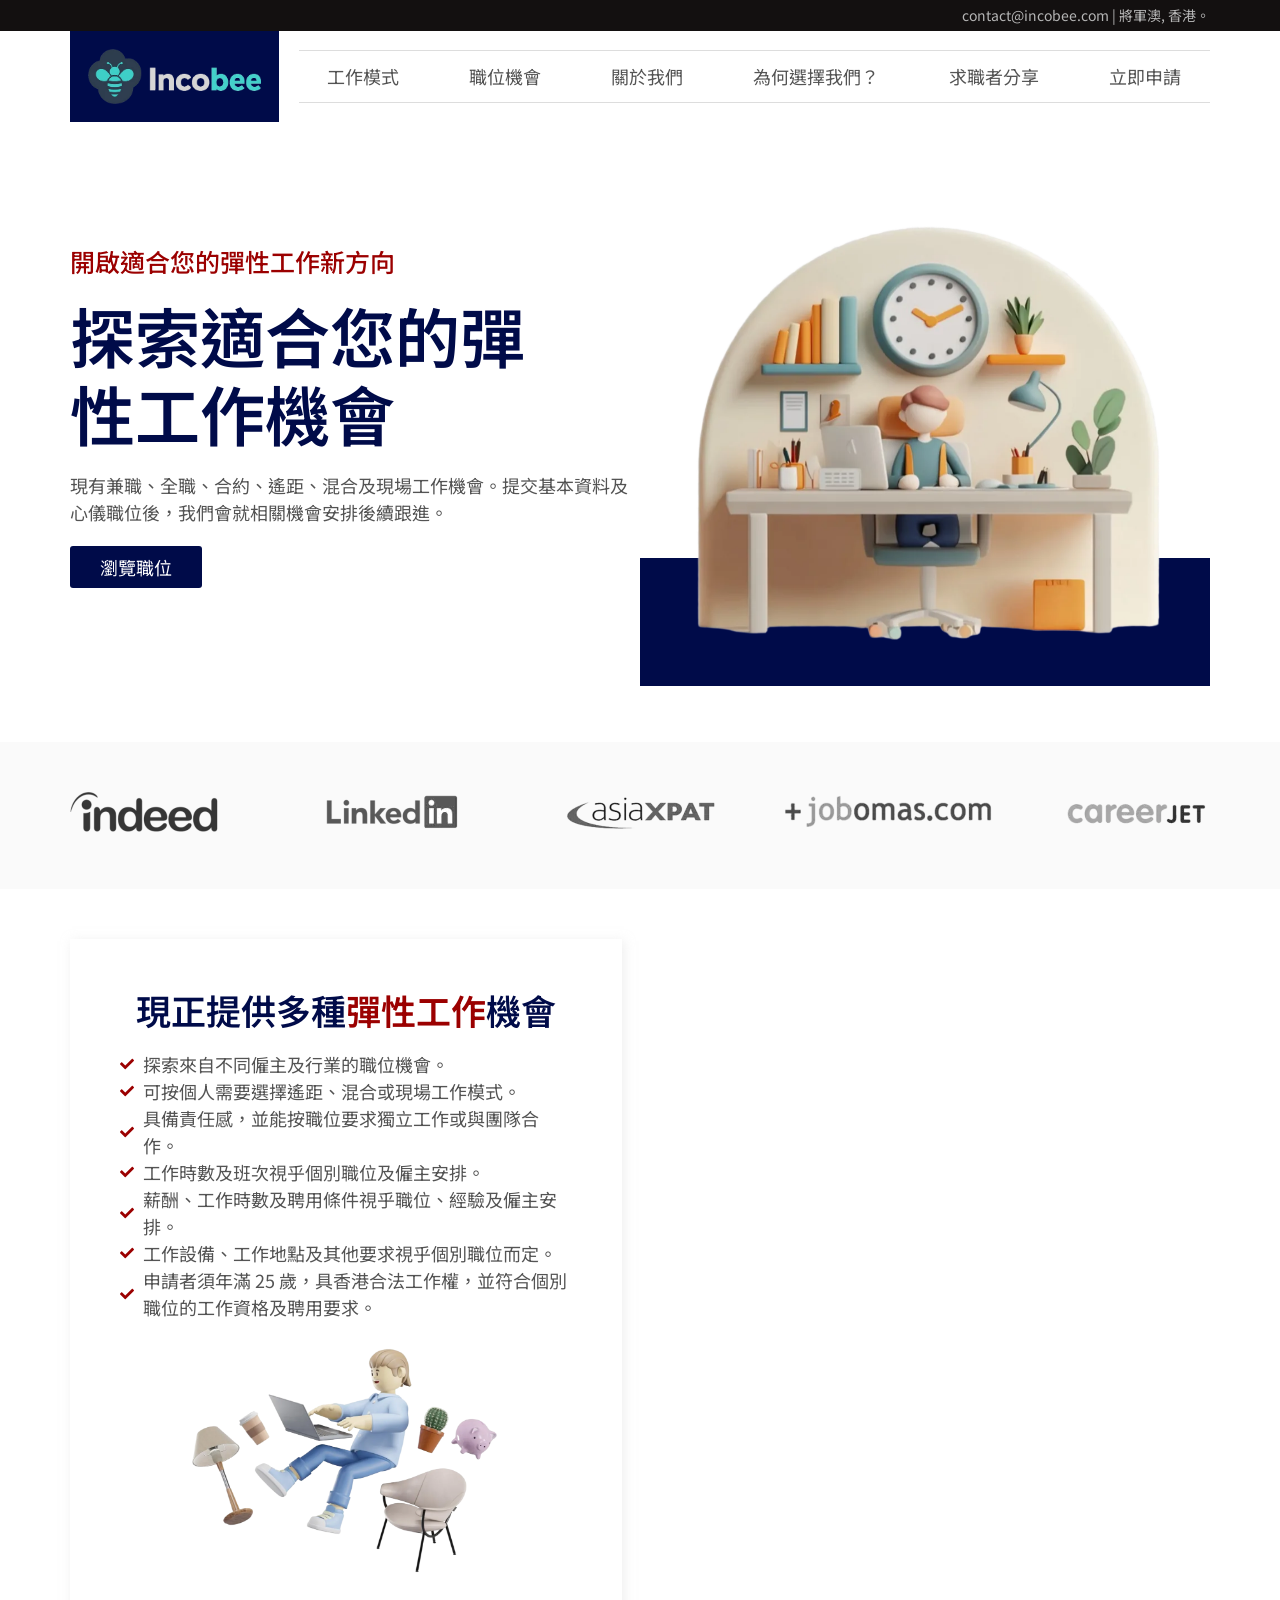
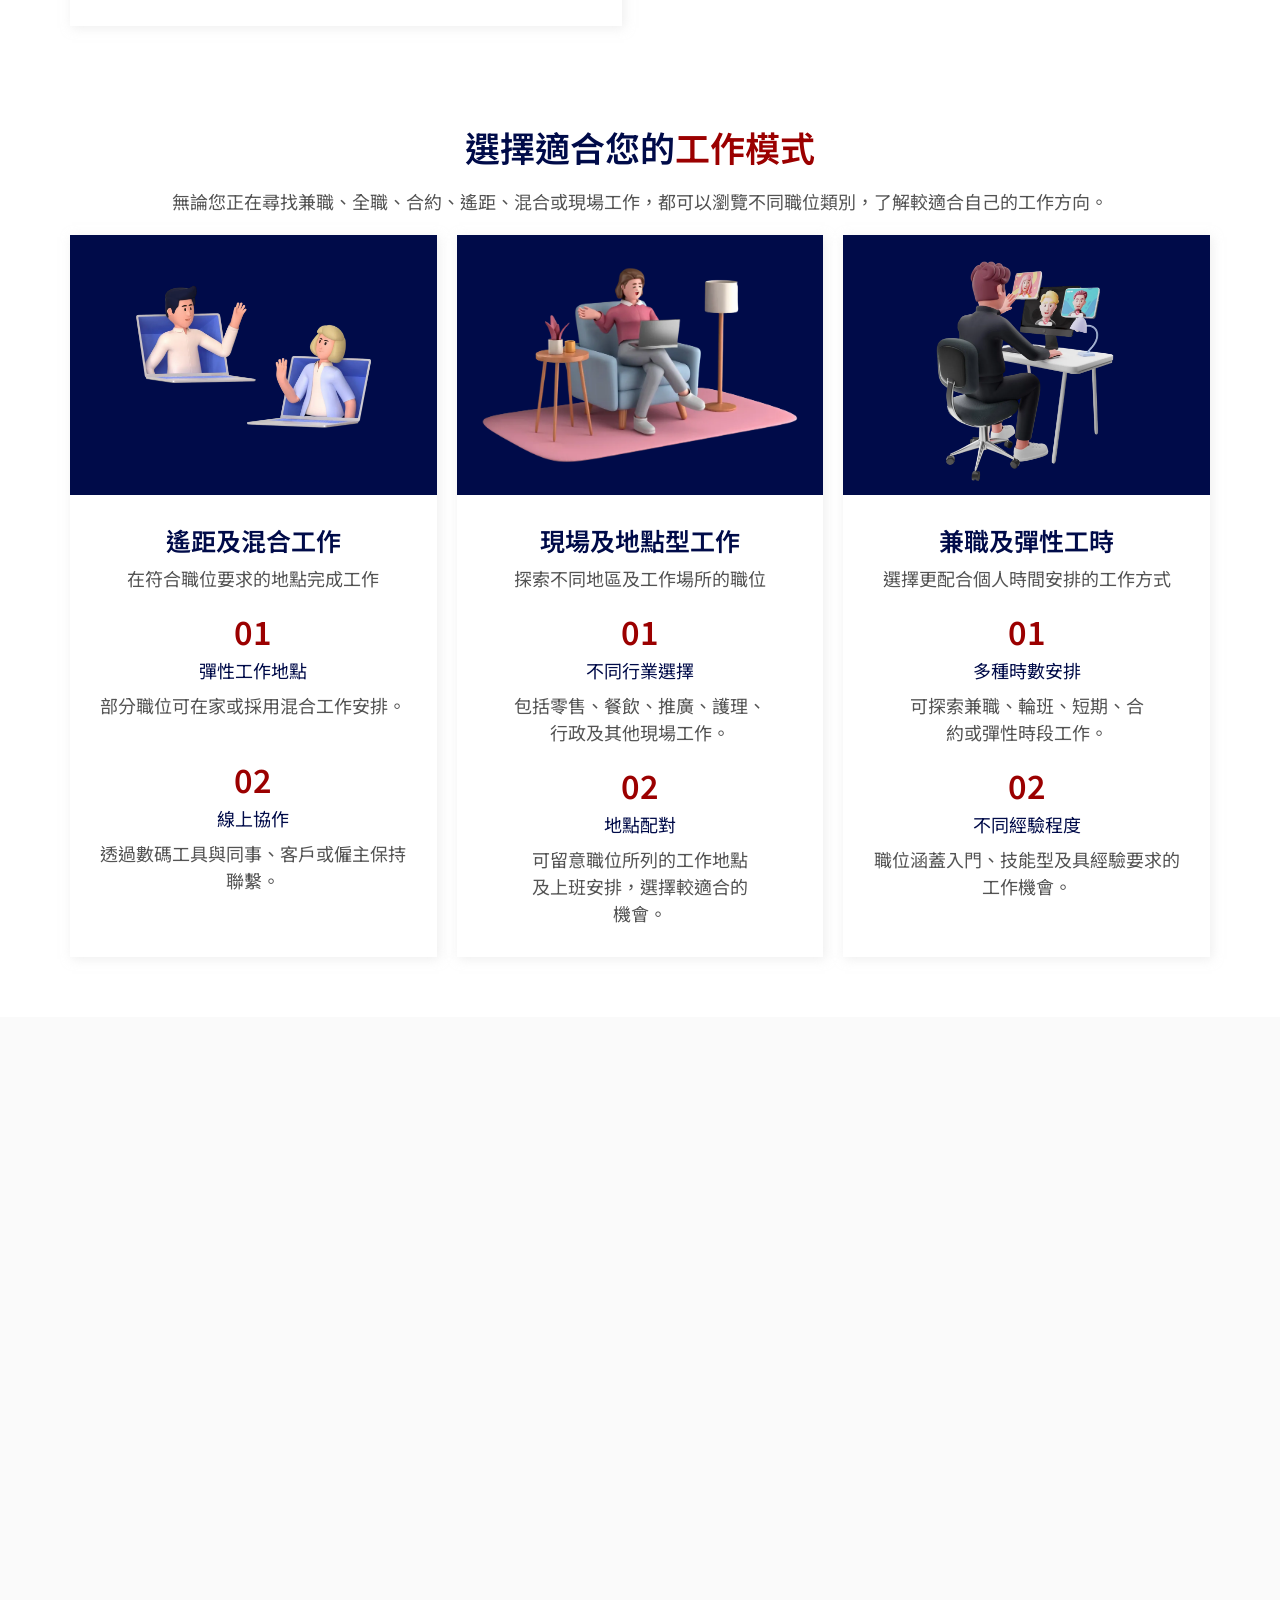
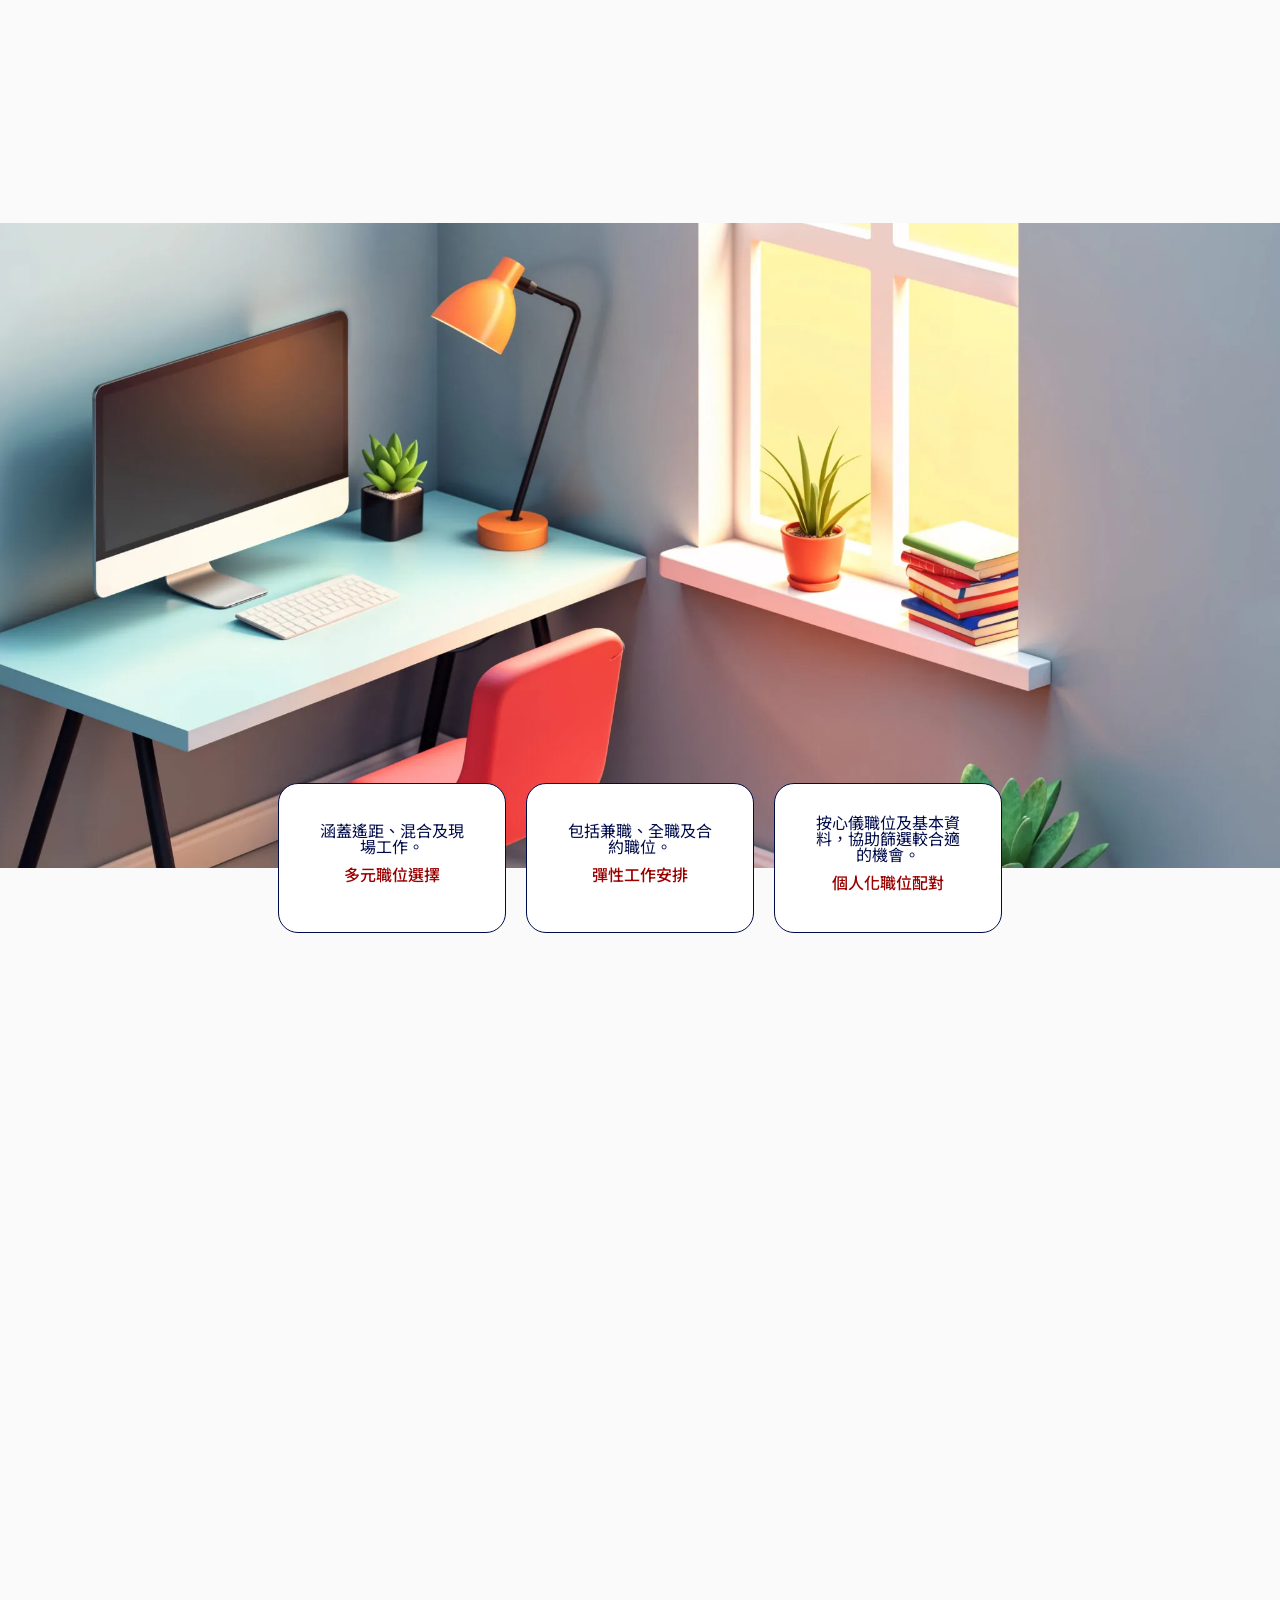
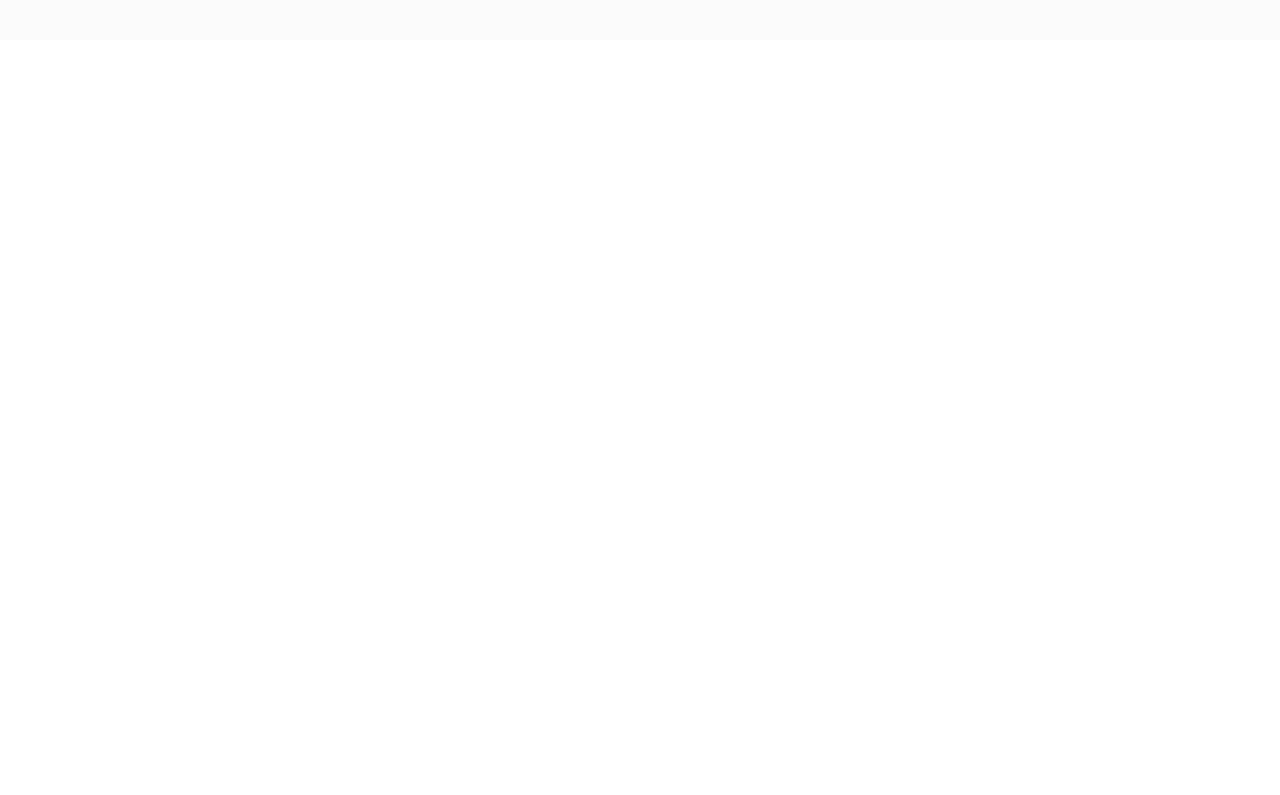
==== commit f699d281: "Align site copy with actual form fields All claims about matching by skills/experience/working hours" ====
--- a/index.html
+++ b/index.html
@@ -206,7 +206,7 @@
 				</div>
 				<div class="elementor-element elementor-element-ce02a39 elementor-widget-tablet_extra__width-initial elementor-widget-mobile_extra__width-inherit elementor-widget-mobile__width-initial animated-slow elementor-widget elementor-widget-text-editor" data-id="ce02a39" data-element_type="widget" data-settings="{&quot;_animation&quot;:&quot;fadeInLeft&quot;,&quot;_animation_delay&quot;:200}" data-widget_type="text-editor.default">
 				<div class="elementor-widget-container">
-									現有兼職、全職、合約、遙距、混合及現場工作機會。提交資料後，我們會根據您的技能、經驗、可工作時間及地點偏好進行初步配對。								</div>
+									現有兼職、全職、合約、遙距、混合及現場工作機會。提交基本資料及心儀職位後，我們會就相關機會安排後續跟進。								</div>
 				</div>
 				<div class="elementor-element elementor-element-397d33c elementor-mobile_extra-align-center animated-slow elementor-widget elementor-widget-button" data-id="397d33c" data-element_type="widget" data-settings="{&quot;_animation&quot;:&quot;fadeInUp&quot;,&quot;_animation_delay&quot;:800}" data-widget_type="button.default">
 				<div class="elementor-widget-container">
@@ -300,7 +300,7 @@
 								<li class="elementor-icon-list-item">
 											<span class="elementor-icon-list-icon">
 							<svg aria-hidden="true" class="e-font-icon-svg e-fas-check" viewbox="0 0 512 512" xmlns="http://www.w3.org/2000/svg"><path d="M173.898 439.404l-166.4-166.4c-9.997-9.997-9.997-26.206 0-36.204l36.203-36.204c9.997-9.998 26.207-9.998 36.204 0L192 312.69 432.095 72.596c9.997-9.997 26.207-9.997 36.204 0l36.203 36.204c9.997 9.997 9.997 26.206 0 36.204l-294.4 294.401c-9.998 9.997-26.207 9.997-36.204-.001z"></path></svg>						</span>
-										<span class="elementor-icon-list-text">申請者須符合個別職位的年齡、工作資格及其他聘用要求。</span>
+										<span class="elementor-icon-list-text">申請者須年滿 25 歲，具香港合法工作權，並符合個別職位的工作資格及聘用要求。</span>
 									</li>
 						</ul>
 						</div>
@@ -324,7 +324,7 @@
 				</div>
 				<div class="elementor-element elementor-element-b3e346e animated-slow elementor-widget-mobile_extra__width-initial elementor-widget elementor-widget-text-editor" data-id="b3e346e" data-element_type="widget" data-settings="{&quot;_animation&quot;:&quot;fadeInUp&quot;,&quot;_animation_delay&quot;:400}" data-widget_type="text-editor.default">
 				<div class="elementor-widget-container">
-									<p>無論您正在尋找兼職、全職、合約、遙距、混合或現場工作，都可以按個人技能、時間安排及地點偏好探索合適機會。</p>								</div>
+									<p>無論您正在尋找兼職、全職、合約、遙距、混合或現場工作，都可以瀏覽不同職位類別，了解較適合自己的工作方向。</p>								</div>
 				</div>
 				</div>
 		<div class="elementor-element elementor-element-ab7226a e-con-full e-flex e-con e-child" data-id="ab7226a" data-element_type="container">
@@ -419,7 +419,7 @@
 				</div>
 				<div class="elementor-element elementor-element-802e624 elementor-widget__width-initial elementor-widget-mobile_extra__width-inherit elementor-widget elementor-widget-text-editor" data-id="802e624" data-element_type="widget" data-widget_type="text-editor.default">
 				<div class="elementor-widget-container">
-									<p>可根據居住地區、交通安排及可上班時間探索職位。</p>								</div>
+									<p>可留意職位所列的工作地點及上班安排，選擇較適合的機會。</p>								</div>
 				</div>
 				</div>
 				</div>
@@ -780,7 +780,7 @@
 					</div>
 
 					<div class="job-board__cta">
-						<p class="job-board__cta-note">不確定哪種工作較適合您？提交資料後，我們會根據您的技能、經驗、可工作時間、期望工作模式及地點偏好，協助篩選較合適的職位機會。</p>
+						<p class="job-board__cta-note">不確定哪種工作較適合您？提交基本資料及心儀職位後，我們會就較合適的機會安排後續跟進。</p>
 						<div class="elementor-button-wrapper">
 							<a class="elementor-button elementor-button-link elementor-size-sm" href="/#apply">
 								<span class="elementor-button-content-wrapper">
@@ -803,7 +803,7 @@
 				</div>
 				<div class="elementor-element elementor-element-f7f732f elementor-widget-tablet__width-initial elementor-widget elementor-widget-text-editor" data-id="f7f732f" data-element_type="widget" data-widget_type="text-editor.default">
 				<div class="elementor-widget-container">
-									<p>歡迎來到 Incobee。我們致力連接僱主與正在尋找兼職、全職、合約、遙距、混合或現場工作的人士。透過了解求職者的技能、經驗、時間安排及地點偏好，我們希望讓職位搜尋及初步配對過程更清晰、更有效率。</p>								</div>
+									<p>歡迎來到 Incobee。我們致力連接僱主與正在尋找兼職、全職、合約、遙距、混合或現場工作的人士。透過了解求職者的心儀職位及基本資料，我們希望讓初步配對及跟進過程更清晰、更有效率。</p>								</div>
 				</div>
 				<div class="elementor-element elementor-element-6a9d8b2 elementor-icon-list--layout-traditional elementor-list-item-link-full_width elementor-widget elementor-widget-icon-list" data-id="6a9d8b2" data-element_type="widget" data-widget_type="icon-list.default">
 				<div class="elementor-widget-container">
@@ -816,7 +816,7 @@
 								<li class="elementor-icon-list-item">
 											<span class="elementor-icon-list-icon">
 							<svg aria-hidden="true" class="e-font-icon-svg e-fas-check" viewbox="0 0 512 512" xmlns="http://www.w3.org/2000/svg"><path d="M173.898 439.404l-166.4-166.4c-9.997-9.997-9.997-26.206 0-36.204l36.203-36.204c9.997-9.998 26.207-9.998 36.204 0L192 312.69 432.095 72.596c9.997-9.997 26.207-9.997 36.204 0l36.203 36.204c9.997 9.997 9.997 26.206 0 36.204l-294.4 294.401c-9.998 9.997-26.207 9.997-36.204-.001z"></path></svg>						</span>
-										<span class="elementor-icon-list-text">按技能及偏好配對</span>
+										<span class="elementor-icon-list-text">按心儀職位及個人偏好配對</span>
 									</li>
 								<li class="elementor-icon-list-item">
 											<span class="elementor-icon-list-icon">
@@ -874,7 +874,7 @@
 							<div class="elementor-counter">
 			<div class="elementor-counter-title">個人化職位配對</div>			<div class="elementor-counter-number-wrapper">
 				<span class="elementor-counter-number-prefix"></span>
-				<span class="elementor-counter-number" style="font-size:1rem;font-weight:400;letter-spacing:0">按技能、經驗、時間及地點偏好篩選機會。</span>
+				<span class="elementor-counter-number" style="font-size:1rem;font-weight:400;letter-spacing:0">按心儀職位及基本資料，協助篩選較合適的機會。</span>
 				<span class="elementor-counter-number-suffix"></span>
 			</div>
 		</div>
@@ -922,7 +922,7 @@
 				</div>
 				<div class="elementor-element elementor-element-42a41a2 elementor-widget-mobile_extra__width-initial elementor-widget elementor-widget-text-editor" data-id="42a41a2" data-element_type="widget" data-widget_type="text-editor.default">
 				<div class="elementor-widget-container">
-									<p>我們會參考您的技能、經驗、可工作時間、期望工作模式及地點偏好，協助篩選較合適的職位方向。</p>								</div>
+									<p>我們會參考您的心儀職位及基本資料，協助篩選及跟進較合適的職位方向。</p>								</div>
 				</div>
 				</div>
 				</div>
@@ -980,7 +980,7 @@
 				<div class="elementor-element elementor-element-165a85a elementor-widget elementor-widget-testimonial" data-id="165a85a" data-element_type="widget" data-widget_type="testimonial.default">
 				<div class="elementor-widget-container">
 							<div class="elementor-testimonial-wrapper">
-							<div class="elementor-testimonial-content">平台的職位資訊清晰，申請流程亦容易理解。團隊有了解我的工作經驗及時間安排，並向我提供較符合需要的職位方向。</div>
+							<div class="elementor-testimonial-content">平台的職位資訊清晰，申請流程亦容易理解。團隊有根據我的心儀職位及基本情況，向我提供較符合需要的職位方向。</div>
 			
 						<div class="elementor-testimonial-meta elementor-has-image elementor-testimonial-image-position-top">
 				<div class="elementor-testimonial-meta-inner">
@@ -1050,7 +1050,7 @@
 									<div class="elementor-testimonial">
 							<div class="elementor-testimonial__content">
 					<div class="elementor-testimonial__text">
-						平台的職位資訊清晰，申請流程亦容易理解。團隊有了解我的工作經驗及時間安排，並向我提供較符合需要的職位方向。					</div>
+						平台的職位資訊清晰，申請流程亦容易理解。團隊有根據我的心儀職位及基本情況，向我提供較符合需要的職位方向。					</div>
 								</div>
 						<div class="elementor-testimonial__footer">
 								<div class="elementor-testimonial__image">
